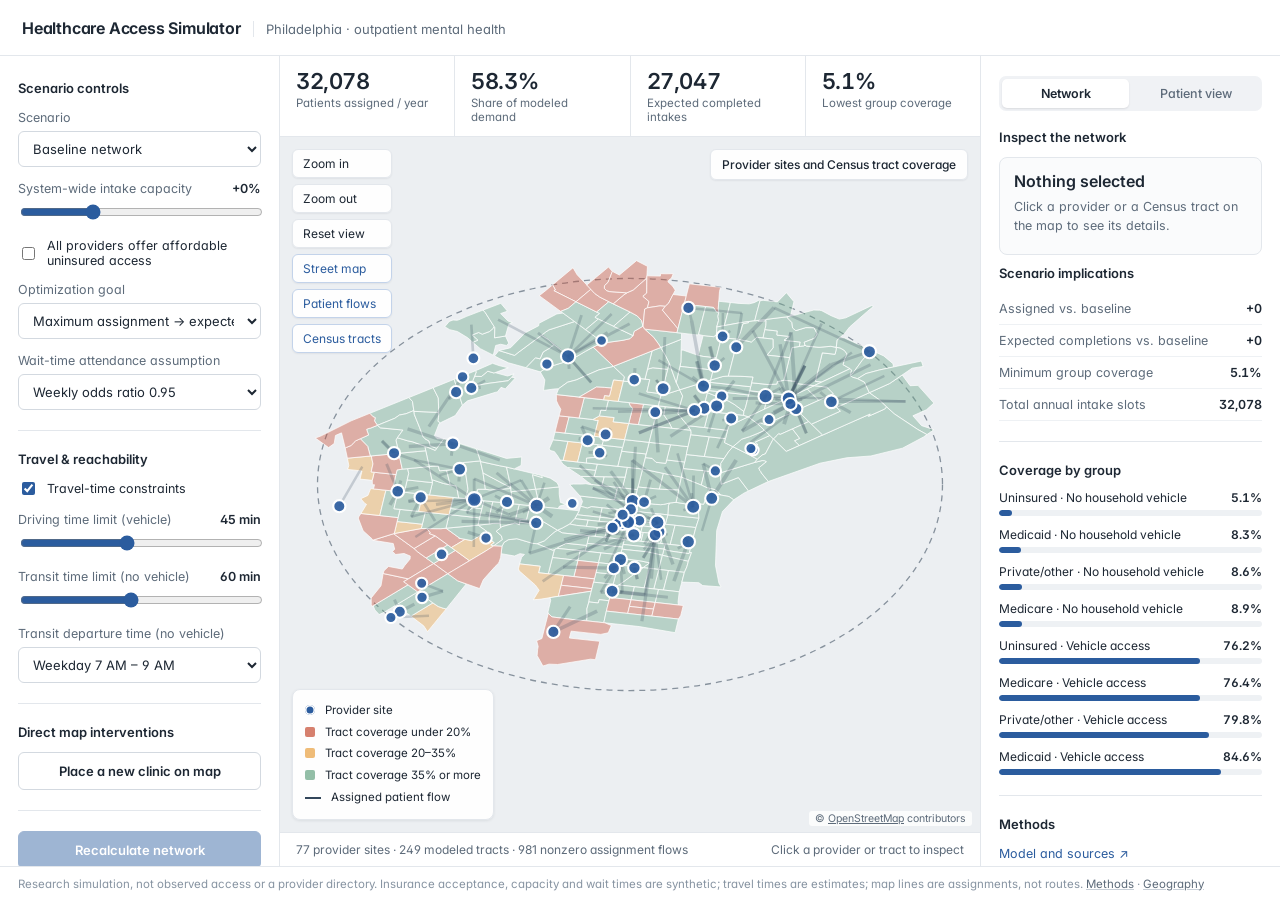
==== index.html @ bc06a71a "Initial commit" ====
<!DOCTYPE html><html lang="en"><head><meta charset="UTF-8"><meta name="viewport" content="width=device-width, initial-scale=1"><title>Healthcare Access Simulator · Philadelphia</title>
<link rel="preconnect" href="https://fonts.googleapis.com"><link rel="preconnect" href="https://fonts.gstatic.com" crossorigin><link href="https://fonts.googleapis.com/css2?family=Inter:wght@400;500;600;700&display=swap" rel="stylesheet">
<style>
:root{--bg:#f5f6f8;--panel:#ffffff;--line:#e3e7ec;--line-soft:#eef1f4;--text:#1d2733;--muted:#5d6b7a;--faint:#8794a2;--accent:#2b5c9e;--accent-hover:#234c84;--accent-soft:#e9f0fa;--warn:#a85d0c;--warn-bg:#fff6e8;--warn-line:#f0d6ac;--patient:#6b3fa0;
 font-family:Inter,ui-sans-serif,system-ui,-apple-system,"Segoe UI",sans-serif;color:var(--text);background:var(--bg);-webkit-font-smoothing:antialiased;font-feature-settings:"cv11","ss01"}
*{box-sizing:border-box}body{margin:0;background:var(--bg)}button,input,select{font:inherit;color:inherit}button{cursor:pointer}
header{height:56px;display:flex;align-items:center;justify-content:space-between;padding:0 22px;border-bottom:1px solid var(--line);background:var(--panel);gap:15px}
header strong{font-size:16px;letter-spacing:-.2px;font-weight:650}
header small{color:var(--muted);font-size:13px;margin-left:12px;padding-left:12px;border-left:1px solid var(--line)}
.layout{display:grid;grid-template-columns:280px minmax(450px,1fr) 300px;height:calc(100vh - 56px - 34px);min-height:600px}
.panel{background:var(--panel);overflow:auto;padding:20px 18px;border-right:1px solid var(--line)}
.panel.rightpanel{border-right:0;border-left:1px solid var(--line)}
h2{font-size:13px;font-weight:600;color:var(--text);margin:4px 0 12px;letter-spacing:0}
h3{font-size:13px;font-weight:600;margin:18px 0 8px}
.muted{color:var(--muted)}.small{font-size:12.5px;line-height:1.55}
.control{margin:14px 0}.control label{display:flex;justify-content:space-between;font-size:12.5px;color:var(--muted);margin-bottom:6px}.control label b{color:var(--text);font-weight:600}
.control input:not([type=checkbox]):not([type=range]),.control select{width:100%;border:1px solid #d3d9e0;border-radius:6px;background:#fff;color:var(--text);padding:8px 10px;font-size:13px}
.control select:focus,.control input:focus{outline:2px solid var(--accent-soft);border-color:var(--accent)}
.control input[type=range]{width:100%;padding:0;accent-color:var(--accent)}
.check{display:flex;gap:9px;align-items:center;margin:10px 0;font-size:12.5px;color:var(--text)}.check input{accent-color:var(--accent)}
.btn{background:var(--accent);color:#fff;border:1px solid var(--accent);border-radius:6px;padding:10px 12px;font-weight:600;font-size:13px;width:100%;transition:background .15s}
.btn:hover:not(:disabled){background:var(--accent-hover)}.btn:disabled{opacity:.45;cursor:not-allowed}
.btn.secondary{background:#fff;color:var(--text);border:1px solid #d3d9e0}.btn.secondary:hover{background:#f7f8fa}
.btn.smallbtn{padding:7px 8px;font-size:12px;font-weight:500}
.buttonrow{display:grid;grid-template-columns:1fr 1fr;gap:8px;margin:10px 0}
.divider{height:1px;background:var(--line);margin:20px 0}
.notice{background:var(--warn-bg);border:1px solid var(--warn-line);border-radius:6px;padding:10px 11px;color:#6f4708;font-size:12px;line-height:1.55;margin:12px 0}
.mapcol{display:flex;flex-direction:column;min-width:0;background:var(--bg)}
.metrics{display:grid;grid-template-columns:repeat(4,1fr);gap:1px;background:var(--line);border-bottom:1px solid var(--line)}
.metric{padding:12px 16px;background:var(--panel)}
.metric .value{font-size:22px;font-weight:600;letter-spacing:-.4px;font-variant-numeric:tabular-nums}
.metric .lbl{font-size:11.5px;color:var(--muted);margin-top:2px}
.mapwrap{flex:1;min-height:300px;position:relative;overflow:hidden;background:#eceff2}
#map{width:100%;height:100%;display:block;touch-action:none;cursor:grab}#map.add{cursor:crosshair}#map.drag{cursor:grabbing}
#maptiles{filter:grayscale(1) contrast(.95);opacity:.55}
.maptools{position:absolute;top:12px;left:12px;display:flex;flex-direction:column;gap:6px;pointer-events:none}.maptools>*{pointer-events:auto}
.tool{border:1px solid var(--line);background:#fffffff2;color:var(--text);border-radius:6px;padding:6px 10px;font-size:12px;text-align:left;box-shadow:0 1px 2px rgba(16,24,40,.06)}
.tool:hover{background:#fff}.tool.active{color:var(--accent);border-color:#c3d3ea}
.maplegend{position:absolute;bottom:12px;left:12px;background:#fffffff2;border:1px solid var(--line);border-radius:8px;padding:10px 12px;font-size:11.5px;color:var(--text);line-height:1.9;box-shadow:0 1px 3px rgba(16,24,40,.08)}
.maplegend b{display:inline-block;width:10px;height:10px;border-radius:50%;margin-right:7px;vertical-align:-1px}
.maplegend b.sq{border-radius:2px;opacity:.75}
.maplegend .line{width:16px;height:2px;border-radius:0;vertical-align:middle}
.maptitle{position:absolute;top:12px;right:12px;background:#fffffff2;border:1px solid var(--line);border-radius:6px;padding:7px 11px;color:var(--text);font-size:12px;font-weight:500;max-width:60%;text-align:right;box-shadow:0 1px 2px rgba(16,24,40,.06)}
.bottom{padding:9px 16px;background:var(--panel);border-top:1px solid var(--line);font-size:12px;color:var(--muted);display:flex;justify-content:space-between;gap:10px}
.statline{display:flex;justify-content:space-between;gap:10px;padding:8px 0;border-bottom:1px solid var(--line-soft);font-size:12.5px;color:var(--muted)}
.statline b{font-variant-numeric:tabular-nums;color:var(--text);font-weight:600}
.detail{padding:12px 14px;border:1px solid var(--line);border-radius:8px;background:#fafbfc;margin:10px 0}
.detail .name{font-weight:600;line-height:1.4}.detail p{margin:6px 0;color:var(--muted);font-size:12.5px;line-height:1.5}
.badge{display:inline-block;padding:2px 7px;border-radius:4px;background:var(--line-soft);color:#3a4756;font-size:11px;margin:2px 2px 2px 0}
.groupbar{margin:11px 0}.groupbar .head{display:flex;justify-content:space-between;font-size:12px;color:var(--text);margin-bottom:5px}.groupbar .head b{font-weight:600;font-variant-numeric:tabular-nums}
.track{height:6px;background:var(--line-soft);border-radius:3px;overflow:hidden}.fill{height:100%;background:var(--accent);border-radius:3px}
.tiny{font-size:11.5px;color:var(--faint);line-height:1.5}
.link{color:var(--accent);text-decoration:none}.link:hover{text-decoration:underline}
.select{cursor:pointer}.select:hover{stroke:#1d2733;stroke-width:2}
.hidden{display:none!important}
.tabs{display:grid;grid-template-columns:1fr 1fr;gap:3px;background:#f0f2f5;border-radius:7px;padding:3px;margin-bottom:18px}
.tab{background:transparent;border:0;color:var(--muted);border-radius:5px;padding:7px;font-size:12.5px;font-weight:500}
.tab.active{background:#fff;color:var(--text);font-weight:600;box-shadow:0 1px 2px rgba(16,24,40,.1)}
.ptrow{display:grid;grid-template-columns:24px 1fr;gap:9px;padding:10px 6px;border-bottom:1px solid var(--line-soft);cursor:pointer;border-radius:6px}
.ptrow:hover,.ptrow.sel{background:#f5f3fa}
.ptrank{width:22px;height:22px;border-radius:50%;background:var(--patient);color:#fff;font-weight:600;font-size:11px;display:flex;align-items:center;justify-content:center}
.ptrank.dim{background:var(--line-soft);color:var(--muted)}
.ptname{font-size:12.5px;font-weight:600;line-height:1.35}.ptmeta{font-size:11.5px;color:var(--muted);margin-top:3px;line-height:1.45}
.ptfull{color:var(--warn)}
.sitefoot{height:34px;display:flex;align-items:center;gap:14px;padding:0 18px;border-top:1px solid var(--line);background:var(--panel);color:var(--faint);font-size:11.5px;white-space:nowrap;overflow:hidden}
.sitefoot .msg{overflow:hidden;text-overflow:ellipsis}.sitefoot a{color:var(--muted);text-decoration:underline;text-decoration-color:#c9d0d8}.sitefoot a:hover{color:var(--accent)}
.attrib{position:absolute;right:8px;bottom:6px;font-size:10.5px;color:var(--muted);background:#ffffffcc;padding:1px 6px;border-radius:3px}.attrib a{color:inherit}
.ptdetail{position:relative;border-color:#d9cdea;background:#faf8fd}.ptdetail .name{font-size:13.5px;padding-right:18px}.ptdetail .statline b{text-align:right}.ptclose{position:absolute;top:6px;right:8px;border:0;background:none;font-size:18px;line-height:1;color:var(--faint)}.ptclose:hover{color:var(--text)}
code{font-size:11.5px;background:var(--line-soft);padding:1px 4px;border-radius:3px}
@media(max-width:1150px){.layout{grid-template-columns:240px minmax(390px,1fr) 260px}}
@media(max-width:900px){.layout{grid-template-columns:1fr;height:auto}.panel{border:0;border-bottom:1px solid var(--line)}.mapcol{height:72vh;min-height:550px;order:-1}.rightpanel{border:0}.metrics{grid-template-columns:repeat(2,1fr)}header{height:auto;min-height:56px;flex-wrap:wrap;padding:12px 16px}.sitefoot{height:auto;white-space:normal;flex-wrap:wrap;padding:10px 16px}}
</style></head><body>
<header><div><strong>Healthcare Access Simulator</strong><small>Philadelphia · outpatient mental health</small></div></header>
<main class="layout"><aside class="panel"><h2>Scenario controls</h2><div class="control"><label for="preset">Scenario</label><select id="preset"><option value="baseline">Baseline network</option><option value="equity">Max–min equity allocation</option><option value="capacity">Expand all capacity +20%</option><option value="uninsured">Uninsured access everywhere</option><option value="combined">Capacity + uninsured access</option><option value="piecewise">Alternative wait-time model</option><option value="custom">Custom intervention</option></select></div>
<div class="control"><label for="capacity">System-wide intake capacity <b id="caplabel">+0%</b></label><input id="capacity" type="range" min="-40" max="100" value="0" step="5"></div>
<label class="check"><input id="uninsured" type="checkbox">All providers offer affordable uninsured access</label>
<div class="control"><label for="objective">Optimization goal</label><select id="objective"><option value="attendance">Maximum assignment → expected attendance</option><option value="equity">Maximum assignment → max–min group equity</option></select></div>
<div class="control"><label for="waitmodel">Wait-time attendance assumption</label><select id="waitmodel"><option value="odds">Weekly odds ratio 0.95</option><option value="piecewise">Piecewise published no-show anchors</option></select></div>
<div class="divider"></div><h2>Travel & reachability</h2><label class="check"><input id="travelenabled" type="checkbox" checked>Travel-time constraints</label><div class="control"><label>Driving time limit (vehicle) <b id="carlabel">45 min</b></label><input id="carmax" type="range" min="10" max="90" step="5" value="45"></div><div class="control"><label>Transit time limit (no vehicle) <b id="nocarlabel">60 min</b></label><input id="nocarmax" type="range" min="10" max="120" step="5" value="60"></div><div class="control" id="transitwindowbox"><label>Transit departure time (no vehicle)</label><select id="transitwindow"></select></div><div class="divider"></div><h2>Direct map interventions</h2><button id="addsite" class="btn secondary">Place a new clinic on map</button><div id="newsite" class="hidden"><div class="control"><label>New clinic annual intake capacity</label><input id="newcap" type="number" value="400" min="0" max="10000"></div><div class="control"><label>New clinic wait (days)</label><input id="newwait" type="number" value="30" min="0" max="180"></div><label class="check"><input id="newmedicaid" type="checkbox" checked>Accept Medicaid</label><label class="check"><input id="newmedicare" type="checkbox" checked>Accept Medicare</label><label class="check"><input id="newprivate" type="checkbox" checked>Accept private</label><label class="check"><input id="newuninsured" type="checkbox" checked>Affordable uninsured access</label><p class="tiny" id="newcoord">Click the map to choose a site location.</p></div>
<div id="selectededit" class="hidden"><h3>Selected provider intervention</h3><div class="control"><label>Change annual intake capacity (slots)</label><input id="sitecapdelta" type="number" value="0" step="25"></div><label class="check"><input id="editmedicaid" type="checkbox">Medicaid</label><label class="check"><input id="editmedicare" type="checkbox">Medicare</label><label class="check"><input id="editprivate" type="checkbox">Private</label><label class="check"><input id="edituninsured" type="checkbox">Uninsured</label></div>
<div class="divider"></div><button id="run" class="btn">Recalculate network</button><div class="buttonrow"><button id="reset" class="btn secondary smallbtn">Reset changes</button><button id="compare" class="btn secondary smallbtn">Compare baseline</button></div></aside>
<section class="mapcol"><div class="metrics"><div class="metric"><div class="value" id="served">—</div><div class="lbl">Patients assigned / year</div></div><div class="metric"><div class="value" id="coverage">—</div><div class="lbl">Share of modeled demand</div></div><div class="metric"><div class="value" id="completed">—</div><div class="lbl">Expected completed intakes</div></div><div class="metric"><div class="value" id="equity">—</div><div class="lbl">Lowest group coverage</div></div></div><div class="mapwrap"><svg id="map" viewBox="0 0 1000 690" preserveAspectRatio="xMidYMid meet" role="img" aria-label="Geographic map of provider sites and modeled cohort connections"><g id="maptiles"></g><g id="mapcontent"></g></svg><div class="maptools"><button id="zoomin" class="tool">Zoom in</button><button id="zoomout" class="tool">Zoom out</button><button id="home" class="tool">Reset view</button><button id="tilesbtn" class="tool active">Street map</button><button id="flowsbtn" class="tool active">Patient flows</button><button id="originsbtn" class="tool active">Census tracts</button></div><div class="attrib">© <a href="https://www.openstreetmap.org/copyright" target="_blank">OpenStreetMap</a> contributors</div><div class="maptitle" id="maptitle">Provider locations · patient geography is illustrative</div><div class="maplegend"><div><b style="background:#2b5c9e;box-shadow:0 0 0 1.5px #fff inset"></b> Provider site</div><div><b class="sq" style="background:#c8553d"></b> Tract coverage under 20%</div><div><b class="sq" style="background:#e9a54b"></b> Tract coverage 20–35%</div><div><b class="sq" style="background:#6fa88a"></b> Tract coverage 35% or more</div><div><b class="line" style="background:#33475b"></b> Assigned patient flow</div></div></div><div class="bottom"><span id="mapstatus">Loading network…</span><span>Click a provider or tract to inspect</span></div></section>
<aside class="panel rightpanel"><div class="tabs"><button id="tabnetwork" class="tab active">Network</button><button id="tabpatient" class="tab">Patient view</button></div><div id="networkpane"><h2>Inspect the network</h2><div id="selection"><div class="detail"><div class="name">Nothing selected</div><p>Click a provider or a Census tract on the map to see its details.</p></div></div><h2>Scenario implications</h2><div id="implications"></div><div class="divider"></div><h2>Coverage by group</h2><div id="groups"></div><div class="divider"></div><h2>Methods</h2><p class="small"><a class="link" href="docs/MODEL_AND_PROVENANCE.md" target="_blank">Model and sources ↗</a></p><p class="small"><a class="link" href="docs/GEOGRAPHY.md" target="_blank">Geography and travel times ↗</a></p></div>
<div id="patientpane" class="hidden"><h2>Find providers for a patient</h2><button id="ptpick" class="btn secondary smallbtn">Set patient location on map</button><p class="tiny" id="ptloc">No location yet. Click the button, then click where the patient lives.</p>
<div class="control"><label for="ptins">Insurance</label><select id="ptins"><option>Medicaid</option><option>Medicare</option><option value="Private/other">Private / other</option><option>Uninsured</option></select></div>
<div class="control"><label for="ptcar">How they travel</label><select id="ptcar"><option value="1">Has a car (driving)</option><option value="0">No car (public transit)</option></select></div>
<div class="control"><label for="ptmax">Longest acceptable trip <b id="ptmaxlabel">45 min</b></label><input id="ptmax" type="range" min="10" max="120" step="5" value="45"></div>
<div class="control hidden" id="ptwindowbox"><label for="ptwindow">When they would travel</label><select id="ptwindow"></select></div>
<div class="control"><label for="ptsort">Sort by</label><select id="ptsort"><option value="attend">Most likely to attend (model)</option><option value="minutes">Shortest trip</option><option value="wait">Shortest wait</option></select></div>
<div id="ptdetail"></div><div id="ptsummary" class="small muted"></div><div id="ptlist"></div>
<p class="tiny">"Likely to attend" combines the model's assumed effects of wait time and travel time; it is not a measured rate. "Booked" is how much of the site's capacity the current scenario fills. Travel uses the nearest Census tract's network times.</p></div></aside></main>
<footer class="sitefoot"><span class="msg">Research simulation, not observed access or a provider directory. Insurance acceptance, capacity and wait times are synthetic; travel times are estimates; map lines are assignments, not routes. <a href="docs/MODEL_AND_PROVENANCE.md" target="_blank">Methods</a> · <a href="docs/GEOGRAPHY.md" target="_blank">Geography</a></span></footer>
<script id="snapshot" type="application/json">{"meta":{"geography_verified":true,"study_area":{"center_lat":39.964368,"center_lon":-75.163773,"radius_miles":5.36,"rule":"smallest circle containing all providers","tracts_kept":249,"tracts_total":391},"geography_active":true,"travel_mode":"network","vehicle_limit":45.0,"no_vehicle_limit":60.0,"geography_warning":"Travel times from R5 routing: driving on OpenStreetMap roads (free-flow, no congestion); public transit on SEPTA schedules (median over departures 2026-11-17 07:00 + 2.0 h, incl. walking and waiting). Tract origins are Census internal points. Attendance-vs-travel multiplier is an assumption.","network_travel_available":true,"travel_source":{"created":"2026-11-15T14:05:50","router":"R5 via r5py 1.1.7","osm_file":"philadelphia.osm.pbf","gtfs_files":["google_bus.zip","google_rail.zip"],"departure":"2026-11-17T07:00:00","departure_window_hours":2.0,"transit_windows":[{"key":"am","column":"transit_am_min","departure":"2026-11-17T07:00:00","label":"Weekday 7 AM – 9 AM"},{"key":"midday","column":"transit_midday_min","departure":"2026-11-17T11:00:00","label":"Weekday 11 AM – 1 PM"},{"key":"evening","column":"transit_evening_min","departure":"2026-11-17T17:00:00","label":"Weekday 5 PM – 7 PM"}],"default_transit_window":"am","transit_statistic":"median travel time over departures every minute in the window","transit_modes":"all GTFS transit modes + walking (access, egress, transfers); walk-only used if faster","drive_modes":"car on OSM road network, free-flow speeds (no congestion)","max_minutes":180,"origins":"Census 2024 Gazetteer tract internal points (data/tract_representative_points.csv)","missing_provider_pairs":{"drive_min":0,"transit_am_min":0,"transit_midday_min":0,"transit_evening_min":0}},"transit_window":"am","transit_windows":[{"key":"am","label":"Weekday 7 AM – 9 AM"},{"key":"midday","label":"Weekday 11 AM – 1 PM"},{"key":"evening","label":"Weekday 5 PM – 7 PM"}],"new_site_travel":null,"algorithm":"Two-stage linear programming over up to 17 candidate sites per cohort: maximum assignment then maximum expected attendance","candidate_edge_pruning":true,"edge_count":31621,"nonzero_flows":981},"metrics":{"demand":55034.04,"assigned":32078.0,"completed":27047.04,"coverage":0.58288,"attendance":0.84316,"min_group_coverage":0.05119,"capacity":32078.0},"providers":[{"id":"H001","name":"HEARTFELT INTERVENTIONS, LLC","address":"3580 Indian Queen Lane, Philadelphia, PA 19129","lat":40.0096688,"lon":-75.1906533,"capacity":126.0,"assigned":126.0,"wait":180.0,"accepts":{"Medicaid":true,"Medicare":true,"Private/other":true,"Uninsured":false}},{"id":"H002","name":"HISPANIC COMMUNITY COUNSELING SERVICES","address":"1952 E Allegheny Avenue, Philadelphia, PA 19134","lat":39.9946228,"lon":-75.1118597,"capacity":679.0,"assigned":679.0,"wait":31.0,"accepts":{"Medicaid":true,"Medicare":true,"Private/other":true,"Uninsured":true}},{"id":"H003","name":"HISPANIC COMMUNITY COUNSELING SERVICES","address":"3221 Kensington Avenue, Philadelphia, PA 19134","lat":39.9967681,"lon":-75.1124489,"capacity":535.0,"assigned":535.0,"wait":13.0,"accepts":{"Medicaid":true,"Medicare":true,"Private/other":true,"Uninsured":true}},{"id":"H004","name":"HOLCOMB BEHAVIORAL HEALTH SYSTEM","address":"225 S 69th Street, Upper Darby, PA 19082","lat":39.9561918,"lon":-75.2578197,"capacity":282.0,"assigned":282.0,"wait":74.0,"accepts":{"Medicaid":true,"Medicare":false,"Private/other":false,"Uninsured":true}},{"id":"H005","name":"HORIZON HOUSE, INC.","address":"5901 Market Street, Philadelphia, PA 19139","lat":39.961815,"lon":-75.238927,"capacity":480.0,"assigned":480.0,"wait":47.0,"accepts":{"Medicaid":true,"Medicare":false,"Private/other":true,"Uninsured":true}},{"id":"H006","name":"HOSPITAL OF UNIVERSITY OF PENNSYLVANIA","address":"3535 Market Street, Philadelphia, PA 19104","lat":39.9563537,"lon":-75.1939444,"capacity":1181.0,"assigned":1181.0,"wait":41.0,"accepts":{"Medicaid":false,"Medicare":true,"Private/other":true,"Uninsured":false}},{"id":"H007","name":"HOSPITAL OF UNIVERSITY OF PENNSYLVANIA - HUP DICKENS","address":"3400 Spruce Street, Philadelphia, PA 19104","lat":39.9499481,"lon":-75.1941014,"capacity":369.0,"assigned":369.0,"wait":47.0,"accepts":{"Medicaid":true,"Medicare":false,"Private/other":true,"Uninsured":false}},{"id":"H008","name":"INTEGRATED COMMUNITY HEALTH NETWORK, LLC","address":"6523 Elmwood Avenue, Philadelphia, PA 19142","lat":39.9219317,"lon":-75.2310609,"capacity":138.0,"assigned":138.0,"wait":76.0,"accepts":{"Medicaid":false,"Medicare":true,"Private/other":true,"Uninsured":false}},{"id":"H009","name":"JOSEPH J. PETERS INSTITUTE (JJPI)","address":"4601 Market Street, Philadelphia, PA 19143","lat":39.958744,"lon":-75.214159,"capacity":110.0,"assigned":110.0,"wait":24.0,"accepts":{"Medicaid":true,"Medicare":true,"Private/other":true,"Uninsured":true}},{"id":"H010","name":"JOSEPH J. PETERS INSTITUTE (JJPI) - BROAD STREET","address":"100 S Broad Street, Philadelphia, PA 19110","lat":39.9502599,"lon":-75.1643576,"capacity":556.0,"assigned":556.0,"wait":54.0,"accepts":{"Medicaid":true,"Medicare":true,"Private/other":false,"Uninsured":false}},{"id":"H011","name":"JOSEPH J. PETERS INSTITUTE (JJPI) - SAFETY & RESPONSIBILITY SERVICES","address":"1211 Chestnut Street, Philadelphia, PA 19107","lat":39.9507708,"lon":-75.1607119,"capacity":163.0,"assigned":163.0,"wait":106.0,"accepts":{"Medicaid":true,"Medicare":true,"Private/other":true,"Uninsured":true}},{"id":"H012","name":"JOSEPH J. PETERS INSTITUTE (JJPI) - SRP","address":"100 S Broad Street, Philadelphia, PA","lat":39.9502599,"lon":-75.1643576,"capacity":264.0,"assigned":264.0,"wait":59.0,"accepts":{"Medicaid":true,"Medicare":true,"Private/other":true,"Uninsured":true}},{"id":"H013","name":"JOSEPH J. PETERS INSTITUTE (JJPI) - VAUX PATH","address":"2300 W Master Street, Philadelphia, PA 19122","lat":39.976302,"lon":-75.17359,"capacity":178.0,"assigned":178.0,"wait":45.0,"accepts":{"Medicaid":false,"Medicare":false,"Private/other":true,"Uninsured":false}},{"id":"H014","name":"KIND AUTHENTIC THERAPEUTIC INITIATIVES, LLC (KATI)","address":"2832 Coral Street, Philadelphia, PA 19134","lat":39.9888069,"lon":-75.1187809,"capacity":51.0,"assigned":51.0,"wait":46.0,"accepts":{"Medicaid":true,"Medicare":false,"Private/other":true,"Uninsured":false}},{"id":"H015","name":"MEN AND WOMEN FOR HUMAN EXCELLENCE","address":"2600 Cecil B Moore Avenue, Philadelphia, PA 19121","lat":39.9810345,"lon":-75.1774605,"capacity":296.0,"assigned":296.0,"wait":26.0,"accepts":{"Medicaid":true,"Medicare":false,"Private/other":true,"Uninsured":true}},{"id":"H016","name":"MINDFUL ESSENCE THERAPEUTIC SERVICES, LLC","address":"2424 E York Street, Philadelphia, PA","lat":39.977336,"lon":-75.1239008,"capacity":26.0,"assigned":26.0,"wait":65.0,"accepts":{"Medicaid":true,"Medicare":false,"Private/other":true,"Uninsured":true}},{"id":"H017","name":"NEW SPIRIT BEHAVIORAL HEALTH FOUNDATION, A","address":"4190 City Avenue, Philadelphia, PA","lat":40.0048321,"lon":-75.2179365,"capacity":152.0,"assigned":152.0,"wait":43.0,"accepts":{"Medicaid":false,"Medicare":true,"Private/other":true,"Uninsured":true}},{"id":"H018","name":"NORTHEAST TREATMENT CENTERS (NET CENTERS) - COLUMBUS","address":"520 N Christopher Columbus Boulevard, Philadelphia, PA 19123","lat":39.9591905,"lon":-75.1373355,"capacity":592.0,"assigned":592.0,"wait":20.0,"accepts":{"Medicaid":true,"Medicare":true,"Private/other":true,"Uninsured":false}},{"id":"H019","name":"ONE STOP WELLNESS MD LLC","address":"2418 E York Street, Philadelphia, PA 19125","lat":39.9779057,"lon":-75.1246441,"capacity":68.0,"assigned":68.0,"wait":23.0,"accepts":{"Medicaid":false,"Medicare":false,"Private/other":true,"Uninsured":true}},{"id":"H020","name":"ONE STOP WELLNESS MD LLC","address":"1500 Walnut Street, Philadelphia, PA","lat":39.9493923,"lon":-75.166186,"capacity":38.0,"assigned":38.0,"wait":35.0,"accepts":{"Medicaid":true,"Medicare":true,"Private/other":true,"Uninsured":false}},{"id":"H021","name":"PAN AMERICAN MENTAL HEALTH SERVICES","address":"2561 N Front Street, Philadelphia, PA 19133","lat":39.9891827,"lon":-75.1310354,"capacity":253.0,"assigned":253.0,"wait":52.0,"accepts":{"Medicaid":false,"Medicare":true,"Private/other":true,"Uninsured":false}},{"id":"H022","name":"PAN AMERICAN MENTAL HEALTH SERVICES","address":"4519 N 5th Street, Philadelphia, PA 19140","lat":40.0200597,"lon":-75.1338206,"capacity":207.0,"assigned":207.0,"wait":44.0,"accepts":{"Medicaid":true,"Medicare":true,"Private/other":true,"Uninsured":false}},{"id":"H023","name":"PENNSYLVANIA HOSPITAL (HALL-MERCER COMMUNITY BEHAVIORAL HEALTH CENTER)","address":"245 S 8th Street, Philadelphia, PA 19106","lat":39.9465932,"lon":-75.1543838,"capacity":552.0,"assigned":552.0,"wait":20.0,"accepts":{"Medicaid":true,"Medicare":true,"Private/other":true,"Uninsured":true}},{"id":"H024","name":"PHILADELPHIA CONSULTATION CENTER","address":"401 S 2nd Street, Philadelphia, PA","lat":39.9428639,"lon":-75.1449323,"capacity":770.0,"assigned":770.0,"wait":28.0,"accepts":{"Medicaid":true,"Medicare":true,"Private/other":true,"Uninsured":false}},{"id":"H025","name":"WES HEALTH SYSTEM","address":"2101 S Broad Street, Philadelphia, PA 19148","lat":39.924237,"lon":-75.169547,"capacity":563.0,"assigned":563.0,"wait":34.0,"accepts":{"Medicaid":false,"Medicare":true,"Private/other":true,"Uninsured":false}},{"id":"H026","name":"WES HEALTH SYSTEM","address":"2514 N Broad Street, Philadelphia, PA 19132","lat":39.9915605,"lon":-75.1555965,"capacity":216.0,"assigned":216.0,"wait":48.0,"accepts":{"Medicaid":true,"Medicare":false,"Private/other":true,"Uninsured":false}},{"id":"H027","name":"VITAE HEALTH MEDICAL PENNSYLVANIA","address":"2600 Belmont Avenue, Philadelphia, PA 19131","lat":39.9991024,"lon":-75.2200304,"capacity":312.0,"assigned":312.0,"wait":37.0,"accepts":{"Medicaid":true,"Medicare":true,"Private/other":true,"Uninsured":true}},{"id":"H028","name":"VIRTUAL HOPE BEHAVIORAL HEALTH SERVICES, LLC","address":"5945 Lansdowne Avenue, Philadelphia, PA","lat":39.976157,"lon":-75.2401062,"capacity":294.0,"assigned":294.0,"wait":38.0,"accepts":{"Medicaid":true,"Medicare":true,"Private/other":true,"Uninsured":false}},{"id":"H029","name":"VANNA HEALTH (VANNA MEDICAL SERVICES, PA)","address":"5070 Parkside Avenue, Philadelphia, PA 19131","lat":39.9796873,"lon":-75.2210853,"capacity":494.0,"assigned":494.0,"wait":62.0,"accepts":{"Medicaid":true,"Medicare":true,"Private/other":true,"Uninsured":true}},{"id":"H030","name":"UNIVERSITY OF PENNSYLVANIA - PENNSYLVANIA","address":"800 Spruce Street, Philadelphia, PA","lat":39.9453631,"lon":-75.1556518,"capacity":483.0,"assigned":483.0,"wait":58.0,"accepts":{"Medicaid":true,"Medicare":false,"Private/other":true,"Uninsured":true}},{"id":"H031","name":"TOWER-DREXEL ACADEMIC GROUP - PSYCHIATRY","address":"1427 Vine Street, Philadelphia, PA","lat":39.9582299,"lon":-75.1629144,"capacity":872.0,"assigned":872.0,"wait":77.0,"accepts":{"Medicaid":true,"Medicare":true,"Private/other":true,"Uninsured":false}},{"id":"H032","name":"THRIVEWELL HEALTH CO.","address":"3228 N 20th Street, Philadelphia, PA 19140","lat":40.0037861,"lon":-75.1624028,"capacity":160.0,"assigned":160.0,"wait":30.0,"accepts":{"Medicaid":true,"Medicare":true,"Private/other":true,"Uninsured":false}},{"id":"H033","name":"THOMAS JEFFERSON UNIVERSITY HOSPITAL - PSYCHIATRIC ASSOCIATES","address":"833 Chestnut Street, Philadelphia, PA 19107","lat":39.9500971,"lon":-75.1549287,"capacity":1184.0,"assigned":1184.0,"wait":27.0,"accepts":{"Medicaid":true,"Medicare":true,"Private/other":true,"Uninsured":false}},{"id":"H034","name":"SIMPLY THERAPY MENTAL HEALTH CENTER - LPC GROUP","address":"2735 N 5th Street, Philadelphia, PA 19133","lat":39.993054,"lon":-75.1397812,"capacity":547.0,"assigned":547.0,"wait":14.0,"accepts":{"Medicaid":true,"Medicare":true,"Private/other":true,"Uninsured":true}},{"id":"H035","name":"SERENITY SAFE HAVEN OUTPATIENT CLINIC (FKA AGAPE STORAGE HEALTH CARE SERVICES)","address":"5520 Chester Avenue, Philadelphia, PA","lat":39.9381202,"lon":-75.2247388,"capacity":182.0,"assigned":182.0,"wait":59.0,"accepts":{"Medicaid":true,"Medicare":true,"Private/other":true,"Uninsured":false}},{"id":"H036","name":"SAFE MEADOW MEDICAL CENTER","address":"7042 Elmwood Avenue, Philadelphia, PA","lat":39.9165105,"lon":-75.2382527,"capacity":302.0,"assigned":302.0,"wait":24.0,"accepts":{"Medicaid":true,"Medicare":true,"Private/other":true,"Uninsured":false}},{"id":"H037","name":"RIGHT BALANCE COUNSELING AND CONSULTANT, LLC","address":"4617 Woodland Avenue, Philadelphia, PA","lat":39.9442188,"lon":-75.2103628,"capacity":117.0,"assigned":117.0,"wait":86.0,"accepts":{"Medicaid":false,"Medicare":true,"Private/other":true,"Uninsured":false}},{"id":"H038","name":"REDEEM CARING HANDS, LLC","address":"2209 S 63rd Street, Philadelphia, PA 19142","lat":39.9272328,"lon":-75.2311697,"capacity":64.0,"assigned":64.0,"wait":66.0,"accepts":{"Medicaid":true,"Medicare":false,"Private/other":true,"Uninsured":false}},{"id":"H039","name":"ALLIED COMFORT N CARE OUTPATIENT MENTAL HEALTH","address":"236 W Allegheny Avenue, Philadelphia, PA","lat":39.9975878,"lon":-75.1341087,"capacity":127.0,"assigned":127.0,"wait":32.0,"accepts":{"Medicaid":true,"Medicare":true,"Private/other":true,"Uninsured":true}},{"id":"H040","name":"ARCLINE ASSOCIATES COUNSEL SERVICES, LLC","address":"1601 Walnut Street, Philadelphia, PA","lat":39.9498719,"lon":-75.1676442,"capacity":52.0,"assigned":52.0,"wait":82.0,"accepts":{"Medicaid":true,"Medicare":false,"Private/other":true,"Uninsured":false}},{"id":"H041","name":"AS THERAPY, LLC (D/B/A WISSAHICKON VALLEY COUNSELING)","address":"4931 Wissahickon Avenue, Philadelphia, PA","lat":40.0185163,"lon":-75.1729693,"capacity":35.0,"assigned":35.0,"wait":29.0,"accepts":{"Medicaid":false,"Medicare":true,"Private/other":true,"Uninsured":false}},{"id":"H042","name":"ASOCIACION PUERTORRIQUENOS EN MARCHA (APM)","address":"4301 Rising Sun Avenue, Philadelphia, PA","lat":40.016004,"lon":-75.129398,"capacity":269.0,"assigned":269.0,"wait":93.0,"accepts":{"Medicaid":false,"Medicare":true,"Private/other":true,"Uninsured":false}},{"id":"H043","name":"ASSESSMENT AND TREATMENT ALTERNATIVES","address":"1235 Vine Street, Philadelphia, PA","lat":39.9577549,"lon":-75.1592229,"capacity":219.0,"assigned":219.0,"wait":49.0,"accepts":{"Medicaid":false,"Medicare":true,"Private/other":true,"Uninsured":false}},{"id":"H044","name":"BEANEL BEHAVIORAL HEALTH SERVICES, LLC","address":"7236 Elmwood Avenue, Philadelphia, PA","lat":39.9143678,"lon":-75.2411246,"capacity":80.0,"assigned":80.0,"wait":103.0,"accepts":{"Medicaid":false,"Medicare":false,"Private/other":true,"Uninsured":false}},{"id":"H045","name":"BELMONT BEHAVIORAL HEALTH","address":"4200 Monument Road, Philadelphia, PA","lat":40.0006686,"lon":-75.2151032,"capacity":298.0,"assigned":298.0,"wait":41.0,"accepts":{"Medicaid":true,"Medicare":true,"Private/other":true,"Uninsured":true}},{"id":"H046","name":"BEYOND MENTAL HEALTH & WELLNESS, LLC","address":"2929 Arch Street, Philadelphia, PA 19104","lat":39.9572797,"lon":-75.1824563,"capacity":25.0,"assigned":25.0,"wait":90.0,"accepts":{"Medicaid":false,"Medicare":true,"Private/other":true,"Uninsured":false}},{"id":"H047","name":"CASA DE CONSEJERIA Y SALUD INTEGRAL, INC. - MHOP","address":"618 W Lehigh Avenue, Philadelphia, PA 19133","lat":39.9921988,"lon":-75.1428706,"capacity":596.0,"assigned":596.0,"wait":11.0,"accepts":{"Medicaid":true,"Medicare":true,"Private/other":true,"Uninsured":false}},{"id":"H048","name":"CENTER FOR FAMILIES AND RELATIONSHIPS (CFAR) - 23RD STREET","address":"1845 N 23rd Street, Philadelphia, PA","lat":39.9831913,"lon":-75.1716659,"capacity":226.0,"assigned":226.0,"wait":25.0,"accepts":{"Medicaid":true,"Medicare":false,"Private/other":false,"Uninsured":true}},{"id":"H049","name":"CENTRALIZED COMPREHENSIVE HUMAN SERVICES, INC. - JOHN F. KENNEDY (JFK) BEHAVIORAL HEALTH CENTER","address":"112 N Broad Street, Philadelphia, PA","lat":39.9549927,"lon":-75.163513,"capacity":323.0,"assigned":323.0,"wait":38.0,"accepts":{"Medicaid":true,"Medicare":true,"Private/other":true,"Uninsured":false}},{"id":"H050","name":"CHILDREN’S HOSPITAL OF PHILADELPHIA (CHOP) - EATING DISORDER ASSESSMENT AND TREATMENT PROGRAM","address":"4601 Market Street, Philadelphia, PA 19139","lat":39.958744,"lon":-75.214159,"capacity":1425.0,"assigned":1425.0,"wait":60.0,"accepts":{"Medicaid":true,"Medicare":false,"Private/other":false,"Uninsured":false}},{"id":"H051","name":"CITIZENS ACTING TOGETHER CAN HELP, INC. (CATCH)","address":"1163 S Broad Street, Philadelphia, PA","lat":39.9361679,"lon":-75.1668726,"capacity":670.0,"assigned":670.0,"wait":25.0,"accepts":{"Medicaid":true,"Medicare":false,"Private/other":true,"Uninsured":false}},{"id":"H052","name":"CITIZENS ACTING TOGETHER CAN HELP, INC. (CATCH)","address":"1400 Reed Street, Philadelphia, PA 19146","lat":39.9329116,"lon":-75.1690208,"capacity":315.0,"assigned":315.0,"wait":79.0,"accepts":{"Medicaid":true,"Medicare":true,"Private/other":true,"Uninsured":false}},{"id":"H053","name":"CITIZENS ACTING TOGETHER CAN HELP, INC. (CATCH) - PENROSE AVENUE","address":"2401 Penrose Avenue, Philadelphia, PA","lat":39.9089233,"lon":-75.1885656,"capacity":312.0,"assigned":312.0,"wait":56.0,"accepts":{"Medicaid":true,"Medicare":true,"Private/other":true,"Uninsured":false}},{"id":"H054","name":"CITYWIDE COMMUNITY COUNSELING SERVICES, INC.","address":"537 E Allegheny Avenue, Philadelphia, PA 19134","lat":39.9975955,"lon":-75.1198987,"capacity":1142.0,"assigned":1142.0,"wait":79.0,"accepts":{"Medicaid":true,"Medicare":true,"Private/other":false,"Uninsured":false}},{"id":"H055","name":"COMHAR, INC.","address":"100 S Broad Street, Philadelphia, PA","lat":39.9502599,"lon":-75.1643576,"capacity":1011.0,"assigned":1011.0,"wait":45.0,"accepts":{"Medicaid":true,"Medicare":false,"Private/other":true,"Uninsured":true}},{"id":"H056","name":"COMHAR, INC.","address":"2055 E Allegheny Avenue, Philadelphia, PA","lat":39.9928507,"lon":-75.1100347,"capacity":428.0,"assigned":428.0,"wait":87.0,"accepts":{"Medicaid":true,"Medicare":true,"Private/other":true,"Uninsured":true}},{"id":"H057","name":"COMHAR, INC.","address":"2600 N American Street, Philadelphia, PA","lat":39.9559904,"lon":-75.1433382,"capacity":1075.0,"assigned":1075.0,"wait":23.0,"accepts":{"Medicaid":true,"Medicare":true,"Private/other":true,"Uninsured":true}},{"id":"H058","name":"COMMUNITY COUNCIL","address":"4900 Wyalusing Avenue, Philadelphia, PA","lat":39.9700961,"lon":-75.2188606,"capacity":489.0,"assigned":489.0,"wait":44.0,"accepts":{"Medicaid":true,"Medicare":true,"Private/other":true,"Uninsured":true}},{"id":"H059","name":"COMMUNITY WELLNESS COALITION - OUTPATIENT MENTAL HEALTH CLINIC","address":"3300 Henry Avenue, Philadelphia, PA 19129","lat":40.012575,"lon":-75.183804,"capacity":1166.0,"assigned":1166.0,"wait":42.0,"accepts":{"Medicaid":true,"Medicare":true,"Private/other":true,"Uninsured":false}},{"id":"H060","name":"CONSORTIUM, INC.","address":"5501 Chestnut Street, Philadelphia, PA 19139","lat":39.9594934,"lon":-75.2314913,"capacity":331.0,"assigned":331.0,"wait":37.0,"accepts":{"Medicaid":true,"Medicare":false,"Private/other":true,"Uninsured":true}},{"id":"H061","name":"ELLIE MENTAL HEALTH OF PHILADELPHIA - INDLOVU, LLC","address":"255 S 17th Street, Philadelphia, PA 19103","lat":39.9481077,"lon":-75.1693988,"capacity":153.0,"assigned":153.0,"wait":43.0,"accepts":{"Medicaid":false,"Medicare":false,"Private/other":true,"Uninsured":false}},{"id":"H062","name":"ELWYN OF PENNSYLVANIA AND DELAWARE","address":"12 N Preston Street, Philadelphia, PA","lat":39.9578036,"lon":-75.2035626,"capacity":315.0,"assigned":315.0,"wait":35.0,"accepts":{"Medicaid":true,"Medicare":true,"Private/other":true,"Uninsured":true}},{"id":"H063","name":"FOR ME TALK THERAPY","address":"191 Presidential Boulevard, Bala Cynwyd, PA 19004","lat":40.0118193,"lon":-75.2144529,"capacity":217.0,"assigned":217.0,"wait":22.0,"accepts":{"Medicaid":true,"Medicare":true,"Private/other":true,"Uninsured":true}},{"id":"H064","name":"FREE TO LIVE COUNSELING","address":"1515 Market Street, Philadelphia, PA 19102","lat":39.9529802,"lon":-75.1661525,"capacity":306.0,"assigned":306.0,"wait":69.0,"accepts":{"Medicaid":true,"Medicare":true,"Private/other":false,"Uninsured":true}},{"id":"H065","name":"GETWELL BEHAVIORAL HEALTH, INC.","address":"2227 E Venango Street, Philadelphia, PA 19134","lat":39.9955022,"lon":-75.0986222,"capacity":497.0,"assigned":497.0,"wait":11.0,"accepts":{"Medicaid":false,"Medicare":true,"Private/other":true,"Uninsured":false}},{"id":"H066","name":"GKSW CRYSTAL GROUP ASSOCIATES","address":"255 S 17th Street, Philadelphia, PA 19103","lat":39.9481077,"lon":-75.1693988,"capacity":336.0,"assigned":336.0,"wait":22.0,"accepts":{"Medicaid":true,"Medicare":true,"Private/other":true,"Uninsured":false}},{"id":"H067","name":"HARMONY WELLNESS GROUP INC.","address":"3803 N 5th Street, Philadelphia, PA 19140","lat":40.0091074,"lon":-75.1363702,"capacity":400.0,"assigned":400.0,"wait":36.0,"accepts":{"Medicaid":true,"Medicare":true,"Private/other":true,"Uninsured":false}},{"id":"H068","name":"HEALING AND BALANCE THERAPEUTIC SERVICES LLC","address":"1216 N Front Street, Philadelphia, PA 19122","lat":39.9694555,"lon":-75.1361561,"capacity":106.0,"assigned":106.0,"wait":42.0,"accepts":{"Medicaid":true,"Medicare":false,"Private/other":true,"Uninsured":false}},{"id":"H069","name":"Cognitive Behavioral Services Inc","address":"3257 N. 6th St, Philadelphia, PA 19140","lat":40.0013821,"lon":-75.1400063,"capacity":696.0,"assigned":696.0,"wait":49.0,"accepts":{"Medicaid":true,"Medicare":false,"Private/other":true,"Uninsured":true}},{"id":"H070","name":"COMHAR Inc. - Latino Treatment Services","address":"2600 N. American St, Philadelphia, PA 19133","lat":39.9939153,"lon":-75.1357349,"capacity":670.0,"assigned":670.0,"wait":63.0,"accepts":{"Medicaid":true,"Medicare":false,"Private/other":true,"Uninsured":true}},{"id":"H071","name":"GPHA - AI Assist Behavioral Healthcare Center","address":"4510 Frankford Avenue, Philadelphia, PA 19124","lat":40.0143175,"lon":-75.0863084,"capacity":616.0,"assigned":616.0,"wait":64.0,"accepts":{"Medicaid":true,"Medicare":true,"Private/other":false,"Uninsured":true}},{"id":"H072","name":"Hispanic Community Counseling - Kengsington Ave","address":"3221 Kensington Avenue, Philadelphia, PA 19134","lat":39.9967681,"lon":-75.1124489,"capacity":969.0,"assigned":969.0,"wait":33.0,"accepts":{"Medicaid":true,"Medicare":false,"Private/other":true,"Uninsured":false}},{"id":"H073","name":"Hispanic Community Counseling - E. Allegheny Ave","address":"1952 E. Allegheny Ave, Philadelphia, PA 19134","lat":39.9946228,"lon":-75.1118597,"capacity":284.0,"assigned":284.0,"wait":23.0,"accepts":{"Medicaid":true,"Medicare":false,"Private/other":true,"Uninsured":true}},{"id":"H074","name":"Merakey Mental Health Walk-in Clinic","address":"3125 N. Broad St, Philadelphia, PA 19132","lat":40.0004414,"lon":-75.1530675,"capacity":585.0,"assigned":585.0,"wait":50.0,"accepts":{"Medicaid":true,"Medicare":true,"Private/other":true,"Uninsured":true}},{"id":"H075","name":"Philadelphia Mental Health Care Corp (PMHCC/CCT)","address":"One Reed St, Philadelphia, PA 19147","lat":39.9330221,"lon":-75.1623461,"capacity":400.0,"assigned":400.0,"wait":31.0,"accepts":{"Medicaid":true,"Medicare":true,"Private/other":true,"Uninsured":true}},{"id":"H076","name":"Philadelphia Mental Health Center - PMHC","address":"1235 Pine St, Philadelphia, PA 19107","lat":39.9454363,"lon":-75.1625653,"capacity":724.0,"assigned":724.0,"wait":33.0,"accepts":{"Medicaid":true,"Medicare":true,"Private/other":true,"Uninsured":true}},{"id":"H077","name":"Warren E. Smith - Outpatient","address":"1315 Windrim Ave, Philadelphia, PA 19141","lat":40.030775,"lon":-75.1448759,"capacity":334.0,"assigned":334.0,"wait":29.0,"accepts":{"Medicaid":true,"Medicare":false,"Private/other":false,"Uninsured":true}}],"tracts":[{"id":"42101000101","lat":39.950546,"lon":-75.1468375,"demand":105.639,"assigned":80.517,"coverage":0.76219,"reach":{"Medicaid · No household vehicle":62,"Medicaid · Vehicle access":62,"Medicare · No household vehicle":52,"Medicare · Vehicle access":52,"Private/other · No household vehicle":69,"Private/other · Vehicle access":69,"Uninsured · No household vehicle":35,"Uninsured · Vehicle access":35}},{"id":"42101000102","lat":39.954716,"lon":-75.1465255,"demand":177.757,"assigned":177.757,"coverage":1.0,"reach":{"Medicaid · No household vehicle":62,"Medicaid · Vehicle access":62,"Medicare · No household vehicle":52,"Medicare · Vehicle access":52,"Private/other · No household vehicle":69,"Private/other · Vehicle access":69,"Uninsured · No household vehicle":35,"Uninsured · Vehicle access":35}},{"id":"42101000200","lat":39.9554162,"lon":-75.1569255,"demand":187.08,"assigned":159.034,"coverage":0.85009,"reach":{"Medicaid · No household vehicle":62,"Medicaid · Vehicle access":62,"Medicare · No household vehicle":52,"Medicare · Vehicle access":52,"Private/other · No household vehicle":69,"Private/other · Vehicle access":69,"Uninsured · No household vehicle":35,"Uninsured · Vehicle access":35}},{"id":"42101000300","lat":39.9568348,"lon":-75.1713009,"demand":290.231,"assigned":207.689,"coverage":0.7156,"reach":{"Medicaid · No household vehicle":62,"Medicaid · Vehicle access":62,"Medicare · No household vehicle":52,"Medicare · Vehicle access":52,"Private/other · No household vehicle":69,"Private/other · Vehicle access":69,"Uninsured · No household vehicle":35,"Uninsured · Vehicle access":35}},{"id":"42101000401","lat":39.9541871,"lon":-75.1758082,"demand":207.059,"assigned":182.455,"coverage":0.88117,"reach":{"Medicaid · No household vehicle":62,"Medicaid · Vehicle access":62,"Medicare · No household vehicle":52,"Medicare · Vehicle access":52,"Private/other · No household vehicle":69,"Private/other · Vehicle access":69,"Uninsured · No household vehicle":35,"Uninsured · Vehicle access":35}},{"id":"42101000403","lat":39.9530146,"lon":-75.1662733,"demand":32.404,"assigned":32.404,"coverage":1.0,"reach":{"Medicaid · No household vehicle":62,"Medicaid · Vehicle access":62,"Medicare · No household vehicle":52,"Medicare · Vehicle access":52,"Private/other · No household vehicle":69,"Private/other · Vehicle access":69,"Uninsured · No household vehicle":35,"Uninsured · Vehicle access":35}},{"id":"42101000404","lat":39.9535379,"lon":-75.1707559,"demand":138.334,"assigned":120.575,"coverage":0.87162,"reach":{"Medicaid · No household vehicle":62,"Medicaid · Vehicle access":62,"Medicare · No household vehicle":52,"Medicare · Vehicle access":52,"Private/other · No household vehicle":69,"Private/other · Vehicle access":69,"Uninsured · No household vehicle":35,"Uninsured · Vehicle access":35}},{"id":"42101000500","lat":39.9519533,"lon":-75.1581771,"demand":192.675,"assigned":192.675,"coverage":1.0,"reach":{"Medicaid · No household vehicle":62,"Medicaid · Vehicle access":62,"Medicare · No household vehicle":52,"Medicare · Vehicle access":52,"Private/other · No household vehicle":69,"Private/other · Vehicle access":69,"Uninsured · No household vehicle":35,"Uninsured · Vehicle access":35}},{"id":"42101000600","lat":39.9493845,"lon":-75.1583355,"demand":94.555,"assigned":94.555,"coverage":1.0,"reach":{"Medicaid · No household vehicle":62,"Medicaid · Vehicle access":62,"Medicare · No household vehicle":52,"Medicare · Vehicle access":52,"Private/other · No household vehicle":69,"Private/other · Vehicle access":69,"Uninsured · No household vehicle":35,"Uninsured · Vehicle access":35}},{"id":"42101000701","lat":39.950701,"lon":-75.1689153,"demand":150.517,"assigned":150.517,"coverage":1.0,"reach":{"Medicaid · No household vehicle":62,"Medicaid · Vehicle access":62,"Medicare · No household vehicle":52,"Medicare · Vehicle access":52,"Private/other · No household vehicle":69,"Private/other · Vehicle access":69,"Uninsured · No household vehicle":35,"Uninsured · Vehicle access":35}},{"id":"42101000702","lat":39.9514178,"lon":-75.1778219,"demand":151.283,"assigned":90.686,"coverage":0.59945,"reach":{"Medicaid · No household vehicle":62,"Medicaid · Vehicle access":62,"Medicare · No household vehicle":52,"Medicare · Vehicle access":52,"Private/other · No household vehicle":69,"Private/other · Vehicle access":69,"Uninsured · No household vehicle":35,"Uninsured · Vehicle access":35}},{"id":"42101000801","lat":39.9497374,"lon":-75.1804054,"demand":75.546,"assigned":56.717,"coverage":0.75075,"reach":{"Medicaid · No household vehicle":62,"Medicaid · Vehicle access":62,"Medicare · No household vehicle":52,"Medicare · Vehicle access":52,"Private/other · No household vehicle":69,"Private/other · Vehicle access":69,"Uninsured · No household vehicle":35,"Uninsured · Vehicle access":35}},{"id":"42101000803","lat":39.9493748,"lon":-75.1742489,"demand":192.212,"assigned":153.42,"coverage":0.79818,"reach":{"Medicaid · No household vehicle":62,"Medicaid · Vehicle access":62,"Medicare · No household vehicle":52,"Medicare · Vehicle access":52,"Private/other · No household vehicle":69,"Private/other · Vehicle access":69,"Uninsured · No household vehicle":35,"Uninsured · Vehicle access":35}},{"id":"42101000805","lat":39.9487605,"lon":-75.1693486,"demand":133.733,"assigned":130.356,"coverage":0.97474,"reach":{"Medicaid · No household vehicle":62,"Medicaid · Vehicle access":62,"Medicare · No household vehicle":52,"Medicare · Vehicle access":52,"Private/other · No household vehicle":69,"Private/other · Vehicle access":69,"Uninsured · No household vehicle":35,"Uninsured · Vehicle access":35}},{"id":"42101000806","lat":39.9483711,"lon":-75.1661849,"demand":179.055,"assigned":179.055,"coverage":1.0,"reach":{"Medicaid · No household vehicle":62,"Medicaid · Vehicle access":62,"Medicare · No household vehicle":52,"Medicare · Vehicle access":52,"Private/other · No household vehicle":69,"Private/other · Vehicle access":69,"Uninsured · No household vehicle":35,"Uninsured · Vehicle access":35}},{"id":"42101000901","lat":39.9478866,"lon":-75.1623004,"demand":146.212,"assigned":146.212,"coverage":1.0,"reach":{"Medicaid · No household vehicle":62,"Medicaid · Vehicle access":62,"Medicare · No household vehicle":52,"Medicare · Vehicle access":52,"Private/other · No household vehicle":69,"Private/other · Vehicle access":69,"Uninsured · No household vehicle":35,"Uninsured · Vehicle access":35}},{"id":"42101000902","lat":39.9471596,"lon":-75.1566389,"demand":173.76,"assigned":173.76,"coverage":1.0,"reach":{"Medicaid · No household vehicle":62,"Medicaid · Vehicle access":62,"Medicare · No household vehicle":52,"Medicare · Vehicle access":52,"Private/other · No household vehicle":69,"Private/other · Vehicle access":69,"Uninsured · No household vehicle":35,"Uninsured · Vehicle access":35}},{"id":"42101001001","lat":39.9456722,"lon":-75.151602,"demand":170.241,"assigned":170.241,"coverage":1.0,"reach":{"Medicaid · No household vehicle":62,"Medicaid · Vehicle access":62,"Medicare · No household vehicle":52,"Medicare · Vehicle access":52,"Private/other · No household vehicle":69,"Private/other · Vehicle access":69,"Uninsured · No household vehicle":35,"Uninsured · Vehicle access":35}},{"id":"42101001002","lat":39.9450045,"lon":-75.1466193,"demand":253.515,"assigned":243.246,"coverage":0.95949,"reach":{"Medicaid · No household vehicle":62,"Medicaid · Vehicle access":62,"Medicare · No household vehicle":52,"Medicare · Vehicle access":52,"Private/other · No household vehicle":69,"Private/other · Vehicle access":69,"Uninsured · No household vehicle":35,"Uninsured · Vehicle access":35}},{"id":"42101001101","lat":39.9449918,"lon":-75.162524,"demand":206.546,"assigned":206.546,"coverage":1.0,"reach":{"Medicaid · No household vehicle":62,"Medicaid · Vehicle access":62,"Medicare · No household vehicle":52,"Medicare · Vehicle access":52,"Private/other · No household vehicle":69,"Private/other · Vehicle access":69,"Uninsured · No household vehicle":35,"Uninsured · Vehicle access":35}},{"id":"42101001102","lat":39.9442654,"lon":-75.156696,"demand":187.577,"assigned":187.577,"coverage":1.0,"reach":{"Medicaid · No household vehicle":62,"Medicaid · Vehicle access":62,"Medicare · No household vehicle":52,"Medicare · Vehicle access":52,"Private/other · No household vehicle":69,"Private/other · Vehicle access":69,"Uninsured · No household vehicle":35,"Uninsured · Vehicle access":35}},{"id":"42101001201","lat":39.9470373,"lon":-75.1799169,"demand":200.835,"assigned":147.584,"coverage":0.73485,"reach":{"Medicaid · No household vehicle":62,"Medicaid · Vehicle access":62,"Medicare · No household vehicle":52,"Medicare · Vehicle access":52,"Private/other · No household vehicle":69,"Private/other · Vehicle access":69,"Uninsured · No household vehicle":35,"Uninsured · Vehicle access":35}},{"id":"42101001203","lat":39.9463064,"lon":-75.173116,"demand":128.773,"assigned":67.71,"coverage":0.52581,"reach":{"Medicaid · No household vehicle":62,"Medicaid · Vehicle access":62,"Medicare · No household vehicle":52,"Medicare · Vehicle access":52,"Private/other · No household vehicle":69,"Private/other · Vehicle access":69,"Uninsured · No household vehicle":35,"Uninsured · Vehicle access":35}},{"id":"42101001204","lat":39.9457155,"lon":-75.1683734,"demand":185.197,"assigned":181.412,"coverage":0.97956,"reach":{"Medicaid · No household vehicle":62,"Medicaid · Vehicle access":62,"Medicare · No household vehicle":52,"Medicare · Vehicle access":52,"Private/other · No household vehicle":69,"Private/other · Vehicle access":69,"Uninsured · No household vehicle":35,"Uninsured · Vehicle access":35}},{"id":"42101001301","lat":39.9408055,"lon":-75.1820557,"demand":97.963,"assigned":74.03,"coverage":0.7557,"reach":{"Medicaid · No household vehicle":57,"Medicaid · Vehicle access":62,"Medicare · No household vehicle":45,"Medicare · Vehicle access":52,"Private/other · No household vehicle":62,"Private/other · Vehicle access":69,"Uninsured · No household vehicle":32,"Uninsured · Vehicle access":35}},{"id":"42101001302","lat":39.9435771,"lon":-75.1851119,"demand":176.095,"assigned":153.67,"coverage":0.87265,"reach":{"Medicaid · No household vehicle":54,"Medicaid · Vehicle access":62,"Medicare · No household vehicle":43,"Medicare · Vehicle access":52,"Private/other · No household vehicle":60,"Private/other · Vehicle access":69,"Uninsured · No household vehicle":29,"Uninsured · Vehicle access":35}},{"id":"42101001400","lat":39.9429436,"lon":-75.171593,"demand":296.797,"assigned":194.103,"coverage":0.65399,"reach":{"Medicaid · No household vehicle":62,"Medicaid · Vehicle access":62,"Medicare · No household vehicle":52,"Medicare · Vehicle access":52,"Private/other · No household vehicle":69,"Private/other · Vehicle access":69,"Uninsured · No household vehicle":35,"Uninsured · Vehicle access":35}},{"id":"42101001500","lat":39.9419037,"lon":-75.1591158,"demand":124.593,"assigned":98.43,"coverage":0.79001,"reach":{"Medicaid · No household vehicle":62,"Medicaid · Vehicle access":62,"Medicare · No household vehicle":52,"Medicare · Vehicle access":52,"Private/other · No household vehicle":69,"Private/other · Vehicle access":69,"Uninsured · No household vehicle":35,"Uninsured · Vehicle access":35}},{"id":"42101001600","lat":39.9402546,"lon":-75.1483127,"demand":91.945,"assigned":87.261,"coverage":0.94906,"reach":{"Medicaid · No household vehicle":59,"Medicaid · Vehicle access":62,"Medicare · No household vehicle":49,"Medicare · Vehicle access":52,"Private/other · No household vehicle":66,"Private/other · Vehicle access":69,"Uninsured · No household vehicle":32,"Uninsured · Vehicle access":35}},{"id":"42101001700","lat":39.9377805,"lon":-75.1484848,"demand":242.406,"assigned":126.611,"coverage":0.52231,"reach":{"Medicaid · No household vehicle":59,"Medicaid · Vehicle access":62,"Medicare · No household vehicle":49,"Medicare · Vehicle access":52,"Private/other · No household vehicle":66,"Private/other · Vehicle access":69,"Uninsured · No household vehicle":32,"Uninsured · Vehicle access":35}},{"id":"42101001800","lat":39.9400001,"lon":-75.1593102,"demand":169.767,"assigned":109.038,"coverage":0.64228,"reach":{"Medicaid · No household vehicle":60,"Medicaid · Vehicle access":62,"Medicare · No household vehicle":50,"Medicare · Vehicle access":52,"Private/other · No household vehicle":67,"Private/other · Vehicle access":69,"Uninsured · No household vehicle":33,"Uninsured · Vehicle access":35}},{"id":"42101001900","lat":39.9400454,"lon":-75.172227,"demand":145.726,"assigned":130.087,"coverage":0.89269,"reach":{"Medicaid · No household vehicle":61,"Medicaid · Vehicle access":62,"Medicare · No household vehicle":50,"Medicare · Vehicle access":52,"Private/other · No household vehicle":67,"Private/other · Vehicle access":69,"Uninsured · No household vehicle":34,"Uninsured · Vehicle access":35}},{"id":"42101002000","lat":39.9381467,"lon":-75.1843188,"demand":106.79,"assigned":90.118,"coverage":0.84388,"reach":{"Medicaid · No household vehicle":54,"Medicaid · Vehicle access":62,"Medicare · No household vehicle":42,"Medicare · Vehicle access":52,"Private/other · No household vehicle":60,"Private/other · Vehicle access":69,"Uninsured · No household vehicle":30,"Uninsured · Vehicle access":35}},{"id":"42101002100","lat":39.9372214,"lon":-75.1768955,"demand":139.268,"assigned":111.77,"coverage":0.80255,"reach":{"Medicaid · No household vehicle":62,"Medicaid · Vehicle access":62,"Medicare · No household vehicle":51,"Medicare · Vehicle access":52,"Private/other · No household vehicle":68,"Private/other · Vehicle access":69,"Uninsured · No household vehicle":35,"Uninsured · Vehicle access":35}},{"id":"42101002200","lat":39.9364111,"lon":-75.1703923,"demand":172.007,"assigned":153.752,"coverage":0.89387,"reach":{"Medicaid · No household vehicle":62,"Medicaid · Vehicle access":62,"Medicare · No household vehicle":52,"Medicare · Vehicle access":52,"Private/other · No household vehicle":69,"Private/other · Vehicle access":69,"Uninsured · No household vehicle":35,"Uninsured · Vehicle access":35}},{"id":"42101002300","lat":39.9348217,"lon":-75.1629799,"demand":207.579,"assigned":191.92,"coverage":0.92457,"reach":{"Medicaid · No household vehicle":59,"Medicaid · Vehicle access":62,"Medicare · No household vehicle":49,"Medicare · Vehicle access":52,"Private/other · No household vehicle":66,"Private/other · Vehicle access":69,"Uninsured · No household vehicle":32,"Uninsured · Vehicle access":35}},{"id":"42101002400","lat":39.9367634,"lon":-75.15951,"demand":286.796,"assigned":197.216,"coverage":0.68765,"reach":{"Medicaid · No household vehicle":59,"Medicaid · Vehicle access":62,"Medicare · No household vehicle":49,"Medicare · Vehicle access":52,"Private/other · No household vehicle":66,"Private/other · Vehicle access":69,"Uninsured · No household vehicle":32,"Uninsured · Vehicle access":35}},{"id":"42101002500","lat":39.9342949,"lon":-75.1498638,"demand":260.369,"assigned":192.811,"coverage":0.74053,"reach":{"Medicaid · No household vehicle":59,"Medicaid · Vehicle access":62,"Medicare · No household vehicle":49,"Medicare · Vehicle access":52,"Private/other · No household vehicle":66,"Private/other · Vehicle access":69,"Uninsured · No household vehicle":32,"Uninsured · Vehicle access":35}},{"id":"42101002701","lat":39.9285526,"lon":-75.1537033,"demand":237.976,"assigned":167.47,"coverage":0.70373,"reach":{"Medicaid · No household vehicle":59,"Medicaid · Vehicle access":62,"Medicare · No household vehicle":47,"Medicare · Vehicle access":52,"Private/other · No household vehicle":64,"Private/other · Vehicle access":69,"Uninsured · No household vehicle":31,"Uninsured · Vehicle access":35}},{"id":"42101002702","lat":39.9280114,"lon":-75.1495606,"demand":204.284,"assigned":176.797,"coverage":0.86545,"reach":{"Medicaid · No household vehicle":57,"Medicaid · Vehicle access":62,"Medicare · No household vehicle":46,"Medicare · Vehicle access":52,"Private/other · No household vehicle":63,"Private/other · Vehicle access":69,"Uninsured · No household vehicle":31,"Uninsured · Vehicle access":35}},{"id":"42101002801","lat":39.9289729,"lon":-75.1568319,"demand":176.874,"assigned":144.121,"coverage":0.81482,"reach":{"Medicaid · No household vehicle":59,"Medicaid · Vehicle access":62,"Medicare · No household vehicle":49,"Medicare · Vehicle access":52,"Private/other · No household vehicle":66,"Private/other · Vehicle access":69,"Uninsured · No household vehicle":32,"Uninsured · Vehicle access":35}},{"id":"42101002802","lat":39.9288001,"lon":-75.1614073,"demand":385.244,"assigned":248.541,"coverage":0.64515,"reach":{"Medicaid · No household vehicle":59,"Medicaid · Vehicle access":62,"Medicare · No household vehicle":48,"Medicare · Vehicle access":52,"Private/other · No household vehicle":65,"Private/other · Vehicle access":69,"Uninsured · No household vehicle":32,"Uninsured · Vehicle access":35}},{"id":"42101002900","lat":39.9306978,"lon":-75.1655733,"demand":213.307,"assigned":151.682,"coverage":0.71109,"reach":{"Medicaid · No household vehicle":59,"Medicaid · Vehicle access":62,"Medicare · No household vehicle":49,"Medicare · Vehicle access":52,"Private/other · No household vehicle":66,"Private/other · Vehicle access":69,"Uninsured · No household vehicle":32,"Uninsured · Vehicle access":35}},{"id":"42101003001","lat":39.929064,"lon":-75.1719912,"demand":235.441,"assigned":169.244,"coverage":0.71884,"reach":{"Medicaid · No household vehicle":60,"Medicaid · Vehicle access":62,"Medicare · No household vehicle":50,"Medicare · Vehicle access":52,"Private/other · No household vehicle":67,"Private/other · Vehicle access":69,"Uninsured · No household vehicle":33,"Uninsured · Vehicle access":35}},{"id":"42101003002","lat":39.9327263,"lon":-75.1711915,"demand":250.263,"assigned":239.86,"coverage":0.95843,"reach":{"Medicaid · No household vehicle":59,"Medicaid · Vehicle access":62,"Medicare · No household vehicle":48,"Medicare · Vehicle access":52,"Private/other · No household vehicle":65,"Private/other · Vehicle access":69,"Uninsured · No household vehicle":32,"Uninsured · Vehicle access":35}},{"id":"42101003100","lat":39.9323428,"lon":-75.1779572,"demand":371.168,"assigned":0.0,"coverage":0.0,"reach":{"Medicaid · No household vehicle":59,"Medicaid · Vehicle access":62,"Medicare · No household vehicle":48,"Medicare · Vehicle access":52,"Private/other · No household vehicle":65,"Private/other · Vehicle access":69,"Uninsured · No household vehicle":32,"Uninsured · Vehicle access":35}},{"id":"42101003200","lat":39.9333011,"lon":-75.1854187,"demand":255.827,"assigned":198.142,"coverage":0.77451,"reach":{"Medicaid · No household vehicle":50,"Medicaid · Vehicle access":62,"Medicare · No household vehicle":40,"Medicare · Vehicle access":52,"Private/other · No household vehicle":55,"Private/other · Vehicle access":69,"Uninsured · No household vehicle":26,"Uninsured · Vehicle access":35}},{"id":"42101003300","lat":39.9385079,"lon":-75.1963391,"demand":353.503,"assigned":257.621,"coverage":0.72876,"reach":{"Medicaid · No household vehicle":56,"Medicaid · Vehicle access":62,"Medicare · No household vehicle":44,"Medicare · Vehicle access":52,"Private/other · No household vehicle":62,"Private/other · Vehicle access":69,"Uninsured · No household vehicle":32,"Uninsured · Vehicle access":35}},{"id":"42101003600","lat":39.9279253,"lon":-75.1920207,"demand":398.499,"assigned":130.968,"coverage":0.32865,"reach":{"Medicaid · No household vehicle":48,"Medicaid · Vehicle access":62,"Medicare · No household vehicle":38,"Medicare · Vehicle access":52,"Private/other · No household vehicle":52,"Private/other · Vehicle access":69,"Uninsured · No household vehicle":24,"Uninsured · Vehicle access":35}},{"id":"42101003701","lat":39.9276728,"lon":-75.1806654,"demand":345.446,"assigned":0.0,"coverage":0.0,"reach":{"Medicaid · No household vehicle":55,"Medicaid · Vehicle access":62,"Medicare · No household vehicle":43,"Medicare · Vehicle access":52,"Private/other · No household vehicle":61,"Private/other · Vehicle access":69,"Uninsured · No household vehicle":31,"Uninsured · Vehicle access":35}},{"id":"42101003702","lat":39.9245287,"lon":-75.1824353,"demand":179.38,"assigned":0.0,"coverage":0.0,"reach":{"Medicaid · No household vehicle":56,"Medicaid · Vehicle access":62,"Medicare · No household vehicle":44,"Medicare · Vehicle access":52,"Private/other · No household vehicle":62,"Private/other · Vehicle access":69,"Uninsured · No household vehicle":31,"Uninsured · Vehicle access":35}},{"id":"42101003800","lat":39.918466,"lon":-75.1831321,"demand":119.643,"assigned":114.019,"coverage":0.95299,"reach":{"Medicaid · No household vehicle":58,"Medicaid · Vehicle access":62,"Medicare · No household vehicle":46,"Medicare · Vehicle access":52,"Private/other · No household vehicle":63,"Private/other · Vehicle access":69,"Uninsured · No household vehicle":31,"Uninsured · Vehicle access":35}},{"id":"42101003901","lat":39.9238262,"lon":-75.1732854,"demand":334.194,"assigned":226.294,"coverage":0.67713,"reach":{"Medicaid · No household vehicle":59,"Medicaid · Vehicle access":62,"Medicare · No household vehicle":48,"Medicare · Vehicle access":52,"Private/other · No household vehicle":65,"Private/other · Vehicle access":69,"Uninsured · No household vehicle":32,"Uninsured · Vehicle access":35}},{"id":"42101003902","lat":39.9167148,"lon":-75.1744099,"demand":272.441,"assigned":208.438,"coverage":0.76508,"reach":{"Medicaid · No household vehicle":59,"Medicaid · Vehicle access":62,"Medicare · No household vehicle":48,"Medicare · Vehicle access":52,"Private/other · No household vehicle":65,"Private/other · Vehicle access":69,"Uninsured · No household vehicle":32,"Uninsured · Vehicle access":35}},{"id":"42101004001","lat":39.9238033,"lon":-75.1662098,"demand":317.851,"assigned":201.474,"coverage":0.63386,"reach":{"Medicaid · No household vehicle":59,"Medicaid · Vehicle access":62,"Medicare · No household vehicle":49,"Medicare · Vehicle access":52,"Private/other · No household vehicle":66,"Private/other · Vehicle access":69,"Uninsured · No household vehicle":32,"Uninsured · Vehicle access":35}},{"id":"42101004002","lat":39.9188943,"lon":-75.167416,"demand":294.965,"assigned":0.0,"coverage":0.0,"reach":{"Medicaid · No household vehicle":59,"Medicaid · Vehicle access":62,"Medicare · No household vehicle":48,"Medicare · Vehicle access":52,"Private/other · No household vehicle":65,"Private/other · Vehicle access":69,"Uninsured · No household vehicle":32,"Uninsured · Vehicle access":35}},{"id":"42101004101","lat":39.9229611,"lon":-75.1589741,"demand":339.182,"assigned":262.107,"coverage":0.77276,"reach":{"Medicaid · No household vehicle":59,"Medicaid · Vehicle access":62,"Medicare · No household vehicle":47,"Medicare · Vehicle access":52,"Private/other · No household vehicle":64,"Private/other · Vehicle access":69,"Uninsured · No household vehicle":31,"Uninsured · Vehicle access":35}},{"id":"42101004103","lat":39.9192616,"lon":-75.1597758,"demand":344.692,"assigned":0.0,"coverage":0.0,"reach":{"Medicaid · No household vehicle":56,"Medicaid · Vehicle access":62,"Medicare · No household vehicle":43,"Medicare · Vehicle access":52,"Private/other · No household vehicle":60,"Private/other · Vehicle access":69,"Uninsured · No household vehicle":30,"Uninsured · Vehicle access":35}},{"id":"42101004104","lat":39.9166943,"lon":-75.1603345,"demand":182.127,"assigned":0.0,"coverage":0.0,"reach":{"Medicaid · No household vehicle":57,"Medicaid · Vehicle access":62,"Medicare · No household vehicle":44,"Medicare · Vehicle access":52,"Private/other · No household vehicle":61,"Private/other · Vehicle access":69,"Uninsured · No household vehicle":31,"Uninsured · Vehicle access":35}},{"id":"42101004201","lat":39.9219675,"lon":-75.1515167,"demand":210.287,"assigned":178.376,"coverage":0.84825,"reach":{"Medicaid · No household vehicle":57,"Medicaid · Vehicle access":62,"Medicare · No household vehicle":45,"Medicare · Vehicle access":52,"Private/other · No household vehicle":62,"Private/other · Vehicle access":69,"Uninsured · No household vehicle":31,"Uninsured · Vehicle access":35}},{"id":"42101004202","lat":39.916857,"lon":-75.1516284,"demand":380.681,"assigned":0.0,"coverage":0.0,"reach":{"Medicaid · No household vehicle":55,"Medicaid · Vehicle access":62,"Medicare · No household vehicle":42,"Medicare · Vehicle access":52,"Private/other · No household vehicle":59,"Private/other · Vehicle access":69,"Uninsured · No household vehicle":30,"Uninsured · Vehicle access":35}},{"id":"42101006100","lat":39.9149909,"lon":-75.2288106,"demand":198.237,"assigned":64.271,"coverage":0.32421,"reach":{"Medicaid · No household vehicle":35,"Medicaid · Vehicle access":62,"Medicare · No household vehicle":30,"Medicare · Vehicle access":52,"Private/other · No household vehicle":39,"Private/other · Vehicle access":69,"Uninsured · No household vehicle":16,"Uninsured · Vehicle access":35}},{"id":"42101006200","lat":39.9194134,"lon":-75.2335257,"demand":222.03,"assigned":145.773,"coverage":0.65655,"reach":{"Medicaid · No household vehicle":42,"Medicaid · Vehicle access":62,"Medicare · No household vehicle":35,"Medicare · Vehicle access":52,"Private/other · No household vehicle":47,"Private/other · Vehicle access":69,"Uninsured · No household vehicle":21,"Uninsured · Vehicle access":35}},{"id":"42101006300","lat":39.9210844,"lon":-75.2399761,"demand":242.041,"assigned":149.55,"coverage":0.61787,"reach":{"Medicaid · No household vehicle":44,"Medicaid · Vehicle access":62,"Medicare · No household vehicle":36,"Medicare · Vehicle access":52,"Private/other · No household vehicle":50,"Private/other · Vehicle access":69,"Uninsured · No household vehicle":23,"Uninsured · Vehicle access":35}},{"id":"42101006400","lat":39.9251805,"lon":-75.2428396,"demand":314.669,"assigned":0.0,"coverage":0.0,"reach":{"Medicaid · No household vehicle":35,"Medicaid · Vehicle access":62,"Medicare · No household vehicle":30,"Medicare · Vehicle access":52,"Private/other · No household vehicle":39,"Private/other · Vehicle access":69,"Uninsured · No household vehicle":16,"Uninsured · Vehicle access":35}},{"id":"42101006500","lat":39.9330954,"lon":-75.2318407,"demand":186.754,"assigned":0.0,"coverage":0.0,"reach":{"Medicaid · No household vehicle":54,"Medicaid · Vehicle access":62,"Medicare · No household vehicle":44,"Medicare · Vehicle access":52,"Private/other · No household vehicle":59,"Private/other · Vehicle access":69,"Uninsured · No household vehicle":30,"Uninsured · Vehicle access":35}},{"id":"42101006600","lat":39.9293155,"lon":-75.2298425,"demand":137.748,"assigned":0.0,"coverage":0.0,"reach":{"Medicaid · No household vehicle":53,"Medicaid · Vehicle access":62,"Medicare · No household vehicle":42,"Medicare · Vehicle access":52,"Private/other · No household vehicle":57,"Private/other · Vehicle access":69,"Uninsured · No household vehicle":30,"Uninsured · Vehicle access":35}},{"id":"42101006700","lat":39.9242475,"lon":-75.2242816,"demand":475.471,"assigned":224.407,"coverage":0.47197,"reach":{"Medicaid · No household vehicle":49,"Medicaid · Vehicle access":62,"Medicare · No household vehicle":38,"Medicare · Vehicle access":52,"Private/other · No household vehicle":54,"Private/other · Vehicle access":69,"Uninsured · No household vehicle":27,"Uninsured · Vehicle access":35}},{"id":"42101007000","lat":39.9351858,"lon":-75.2214706,"demand":258.426,"assigned":17.319,"coverage":0.06702,"reach":{"Medicaid · No household vehicle":58,"Medicaid · Vehicle access":62,"Medicare · No household vehicle":47,"Medicare · Vehicle access":52,"Private/other · No household vehicle":63,"Private/other · Vehicle access":69,"Uninsured · No household vehicle":33,"Uninsured · Vehicle access":35}},{"id":"42101007101","lat":39.938158,"lon":-75.2249984,"demand":126.896,"assigned":115.147,"coverage":0.90742,"reach":{"Medicaid · No household vehicle":60,"Medicaid · Vehicle access":62,"Medicare · No household vehicle":48,"Medicare · Vehicle access":52,"Private/other · No household vehicle":65,"Private/other · Vehicle access":69,"Uninsured · No household vehicle":35,"Uninsured · Vehicle access":35}},{"id":"42101007102","lat":39.9409204,"lon":-75.2282511,"demand":260.307,"assigned":49.534,"coverage":0.19029,"reach":{"Medicaid · No household vehicle":49,"Medicaid · Vehicle access":62,"Medicare · No household vehicle":39,"Medicare · Vehicle access":52,"Private/other · No household vehicle":55,"Private/other · Vehicle access":69,"Uninsured · No household vehicle":28,"Uninsured · Vehicle access":35}},{"id":"42101007200","lat":39.9446375,"lon":-75.2332142,"demand":293.891,"assigned":53.94,"coverage":0.18354,"reach":{"Medicaid · No household vehicle":49,"Medicaid · Vehicle access":62,"Medicare · No household vehicle":39,"Medicare · Vehicle access":52,"Private/other · No household vehicle":55,"Private/other · Vehicle access":69,"Uninsured · No household vehicle":28,"Uninsured · Vehicle access":35}},{"id":"42101007300","lat":39.9448131,"lon":-75.2232796,"demand":196.61,"assigned":36.314,"coverage":0.1847,"reach":{"Medicaid · No household vehicle":54,"Medicaid · Vehicle access":62,"Medicare · No household vehicle":43,"Medicare · Vehicle access":52,"Private/other · No household vehicle":59,"Private/other · Vehicle access":69,"Uninsured · No household vehicle":30,"Uninsured · Vehicle access":35}},{"id":"42101007400","lat":39.9408638,"lon":-75.2143066,"demand":286.595,"assigned":59.294,"coverage":0.20689,"reach":{"Medicaid · No household vehicle":60,"Medicaid · Vehicle access":62,"Medicare · No household vehicle":50,"Medicare · Vehicle access":52,"Private/other · No household vehicle":67,"Private/other · Vehicle access":69,"Uninsured · No household vehicle":35,"Uninsured · Vehicle access":35}},{"id":"42101007700","lat":39.9463523,"lon":-75.2082583,"demand":103.191,"assigned":73.124,"coverage":0.70863,"reach":{"Medicaid · No household vehicle":62,"Medicaid · Vehicle access":62,"Medicare · No household vehicle":52,"Medicare · Vehicle access":52,"Private/other · No household vehicle":69,"Private/other · Vehicle access":69,"Uninsured · No household vehicle":35,"Uninsured · Vehicle access":35}},{"id":"42101007800","lat":39.9464631,"lon":-75.2162652,"demand":177.26,"assigned":138.076,"coverage":0.77895,"reach":{"Medicaid · No household vehicle":60,"Medicaid · Vehicle access":62,"Medicare · No household vehicle":48,"Medicare · Vehicle access":52,"Private/other · No household vehicle":65,"Private/other · Vehicle access":69,"Uninsured · No household vehicle":35,"Uninsured · Vehicle access":35}},{"id":"42101007900","lat":39.950463,"lon":-75.218257,"demand":238.481,"assigned":140.601,"coverage":0.58957,"reach":{"Medicaid · No household vehicle":60,"Medicaid · Vehicle access":62,"Medicare · No household vehicle":48,"Medicare · Vehicle access":52,"Private/other · No household vehicle":65,"Private/other · Vehicle access":69,"Uninsured · No household vehicle":35,"Uninsured · Vehicle access":35}},{"id":"42101008000","lat":39.9506586,"lon":-75.2268464,"demand":232.571,"assigned":133.565,"coverage":0.5743,"reach":{"Medicaid · No household vehicle":60,"Medicaid · Vehicle access":62,"Medicare · No household vehicle":49,"Medicare · Vehicle access":52,"Private/other · No household vehicle":66,"Private/other · Vehicle access":69,"Uninsured · No household vehicle":35,"Uninsured · Vehicle access":35}},{"id":"42101008101","lat":39.9483645,"lon":-75.2360472,"demand":205.556,"assigned":43.502,"coverage":0.21163,"reach":{"Medicaid · No household vehicle":55,"Medicaid · Vehicle access":62,"Medicare · No household vehicle":45,"Medicare · Vehicle access":52,"Private/other · No household vehicle":60,"Private/other · Vehicle access":69,"Uninsured · No household vehicle":31,"Uninsured · Vehicle access":35}},{"id":"42101008102","lat":39.9522216,"lon":-75.2345584,"demand":336.335,"assigned":170.983,"coverage":0.50837,"reach":{"Medicaid · No household vehicle":54,"Medicaid · Vehicle access":62,"Medicare · No household vehicle":45,"Medicare · Vehicle access":52,"Private/other · No household vehicle":60,"Private/other · Vehicle access":69,"Uninsured · No household vehicle":30,"Uninsured · Vehicle access":35}},{"id":"42101008200","lat":39.9491574,"lon":-75.2444494,"demand":597.403,"assigned":83.017,"coverage":0.13896,"reach":{"Medicaid · No household vehicle":48,"Medicaid · Vehicle access":62,"Medicare · No household vehicle":39,"Medicare · Vehicle access":52,"Private/other · No household vehicle":55,"Private/other · Vehicle access":69,"Uninsured · No household vehicle":27,"Uninsured · Vehicle access":35}},{"id":"42101008301","lat":39.957781,"lon":-75.2467384,"demand":206.537,"assigned":48.054,"coverage":0.23266,"reach":{"Medicaid · No household vehicle":55,"Medicaid · Vehicle access":62,"Medicare · No household vehicle":44,"Medicare · Vehicle access":52,"Private/other · No household vehicle":60,"Private/other · Vehicle access":69,"Uninsured · No household vehicle":32,"Uninsured · Vehicle access":35}},{"id":"42101008302","lat":39.9566981,"lon":-75.2414378,"demand":282.646,"assigned":186.696,"coverage":0.66053,"reach":{"Medicaid · No household vehicle":58,"Medicaid · Vehicle access":62,"Medicare · No household vehicle":46,"Medicare · Vehicle access":52,"Private/other · No household vehicle":63,"Private/other · Vehicle access":69,"Uninsured · No household vehicle":35,"Uninsured · Vehicle access":35}},{"id":"42101008400","lat":39.9579899,"lon":-75.235468,"demand":303.35,"assigned":189.459,"coverage":0.62456,"reach":{"Medicaid · No household vehicle":62,"Medicaid · Vehicle access":62,"Medicare · No household vehicle":52,"Medicare · Vehicle access":52,"Private/other · No household vehicle":69,"Private/other · Vehicle access":69,"Uninsured · No household vehicle":35,"Uninsured · Vehicle access":35}},{"id":"42101008500","lat":39.9568821,"lon":-75.2265389,"demand":483.962,"assigned":100.644,"coverage":0.20796,"reach":{"Medicaid · No household vehicle":62,"Medicaid · Vehicle access":62,"Medicare · No household vehicle":52,"Medicare · Vehicle access":52,"Private/other · No household vehicle":69,"Private/other · Vehicle access":69,"Uninsured · No household vehicle":35,"Uninsured · Vehicle access":35}},{"id":"42101008601","lat":39.9537341,"lon":-75.2165929,"demand":295.675,"assigned":172.062,"coverage":0.58193,"reach":{"Medicaid · No household vehicle":61,"Medicaid · Vehicle access":62,"Medicare · No household vehicle":51,"Medicare · Vehicle access":52,"Private/other · No household vehicle":68,"Private/other · Vehicle access":69,"Uninsured · No household vehicle":35,"Uninsured · Vehicle access":35}},{"id":"42101008602","lat":39.9569725,"lon":-75.216703,"demand":188.016,"assigned":114.768,"coverage":0.61041,"reach":{"Medicaid · No household vehicle":62,"Medicaid · Vehicle access":62,"Medicare · No household vehicle":52,"Medicare · Vehicle access":52,"Private/other · No household vehicle":69,"Private/other · Vehicle access":69,"Uninsured · No household vehicle":35,"Uninsured · Vehicle access":35}},{"id":"42101008701","lat":39.953566,"lon":-75.2104986,"demand":221.67,"assigned":165.699,"coverage":0.7475,"reach":{"Medicaid · No household vehicle":59,"Medicaid · Vehicle access":62,"Medicare · No household vehicle":49,"Medicare · Vehicle access":52,"Private/other · No household vehicle":66,"Private/other · Vehicle access":69,"Uninsured · No household vehicle":35,"Uninsured · Vehicle access":35}},{"id":"42101008702","lat":39.9538112,"lon":-75.2070434,"demand":153.048,"assigned":128.23,"coverage":0.83784,"reach":{"Medicaid · No household vehicle":62,"Medicaid · Vehicle access":62,"Medicare · No household vehicle":52,"Medicare · Vehicle access":52,"Private/other · No household vehicle":69,"Private/other · Vehicle access":69,"Uninsured · No household vehicle":35,"Uninsured · Vehicle access":35}},{"id":"42101008801","lat":39.9539319,"lon":-75.1984477,"demand":149.125,"assigned":107.522,"coverage":0.72102,"reach":{"Medicaid · No household vehicle":62,"Medicaid · Vehicle access":62,"Medicare · No household vehicle":52,"Medicare · Vehicle access":52,"Private/other · No household vehicle":69,"Private/other · Vehicle access":69,"Uninsured · No household vehicle":35,"Uninsured · Vehicle access":35}},{"id":"42101008802","lat":39.9529471,"lon":-75.2027609,"demand":339.13,"assigned":260.906,"coverage":0.76934,"reach":{"Medicaid · No household vehicle":62,"Medicaid · Vehicle access":62,"Medicare · No household vehicle":52,"Medicare · Vehicle access":52,"Private/other · No household vehicle":69,"Private/other · Vehicle access":69,"Uninsured · No household vehicle":35,"Uninsured · Vehicle access":35}},{"id":"42101009000","lat":39.9592921,"lon":-75.1899772,"demand":254.37,"assigned":239.569,"coverage":0.94181,"reach":{"Medicaid · No household vehicle":62,"Medicaid · Vehicle access":62,"Medicare · No household vehicle":52,"Medicare · Vehicle access":52,"Private/other · No household vehicle":69,"Private/other · Vehicle access":69,"Uninsured · No household vehicle":35,"Uninsured · Vehicle access":35}},{"id":"42101009100","lat":39.9594179,"lon":-75.1977245,"demand":222.415,"assigned":120.27,"coverage":0.54075,"reach":{"Medicaid · No household vehicle":62,"Medicaid · Vehicle access":62,"Medicare · No household vehicle":52,"Medicare · Vehicle access":52,"Private/other · No household vehicle":69,"Private/other · Vehicle access":69,"Uninsured · No household vehicle":35,"Uninsured · Vehicle access":35}},{"id":"42101009200","lat":39.9601608,"lon":-75.2074723,"demand":206.793,"assigned":138.458,"coverage":0.66955,"reach":{"Medicaid · No household vehicle":60,"Medicaid · Vehicle access":62,"Medicare · No household vehicle":50,"Medicare · Vehicle access":52,"Private/other · No household vehicle":67,"Private/other · Vehicle access":69,"Uninsured · No household vehicle":35,"Uninsured · Vehicle access":35}},{"id":"42101009300","lat":39.962289,"lon":-75.2240326,"demand":244.831,"assigned":173.981,"coverage":0.71062,"reach":{"Medicaid · No household vehicle":62,"Medicaid · Vehicle access":62,"Medicare · No household vehicle":52,"Medicare · Vehicle access":52,"Private/other · No household vehicle":69,"Private/other · Vehicle access":69,"Uninsured · No household vehicle":35,"Uninsured · Vehicle access":35}},{"id":"42101009400","lat":39.9632709,"lon":-75.2322437,"demand":225.922,"assigned":151.844,"coverage":0.67211,"reach":{"Medicaid · No household vehicle":62,"Medicaid · Vehicle access":62,"Medicare · No household vehicle":52,"Medicare · Vehicle access":52,"Private/other · No household vehicle":69,"Private/other · Vehicle access":69,"Uninsured · No household vehicle":35,"Uninsured · Vehicle access":35}},{"id":"42101009500","lat":39.9658712,"lon":-75.2379141,"demand":227.769,"assigned":141.611,"coverage":0.62173,"reach":{"Medicaid · No household vehicle":59,"Medicaid · Vehicle access":62,"Medicare · No household vehicle":47,"Medicare · Vehicle access":52,"Private/other · No household vehicle":64,"Private/other · Vehicle access":69,"Uninsured · No household vehicle":35,"Uninsured · Vehicle access":35}},{"id":"42101009600","lat":39.9655396,"lon":-75.2435075,"demand":118.737,"assigned":6.996,"coverage":0.05892,"reach":{"Medicaid · No household vehicle":59,"Medicaid · Vehicle access":62,"Medicare · No household vehicle":47,"Medicare · Vehicle access":52,"Private/other · No household vehicle":64,"Private/other · Vehicle access":69,"Uninsured · No household vehicle":35,"Uninsured · Vehicle access":35}},{"id":"42101010000","lat":39.9710834,"lon":-75.250376,"demand":299.877,"assigned":69.051,"coverage":0.23026,"reach":{"Medicaid · No household vehicle":47,"Medicaid · Vehicle access":62,"Medicare · No household vehicle":39,"Medicare · Vehicle access":52,"Private/other · No household vehicle":53,"Private/other · Vehicle access":69,"Uninsured · No household vehicle":27,"Uninsured · Vehicle access":35}},{"id":"42101010100","lat":39.9721397,"lon":-75.2425291,"demand":395.272,"assigned":78.613,"coverage":0.19888,"reach":{"Medicaid · No household vehicle":51,"Medicaid · Vehicle access":62,"Medicare · No household vehicle":40,"Medicare · Vehicle access":52,"Private/other · No household vehicle":56,"Private/other · Vehicle access":69,"Uninsured · No household vehicle":30,"Uninsured · Vehicle access":35}},{"id":"42101010200","lat":39.968083,"lon":-75.2316701,"demand":280.754,"assigned":147.694,"coverage":0.52606,"reach":{"Medicaid · No household vehicle":60,"Medicaid · Vehicle access":62,"Medicare · No household vehicle":48,"Medicare · Vehicle access":52,"Private/other · No household vehicle":65,"Private/other · Vehicle access":69,"Uninsured · No household vehicle":35,"Uninsured · Vehicle access":35}},{"id":"42101010300","lat":39.9678329,"lon":-75.2254384,"demand":102.385,"assigned":81.107,"coverage":0.79218,"reach":{"Medicaid · No household vehicle":61,"Medicaid · Vehicle access":62,"Medicare · No household vehicle":51,"Medicare · Vehicle access":52,"Private/other · No household vehicle":68,"Private/other · Vehicle access":69,"Uninsured · No household vehicle":35,"Uninsured · Vehicle access":35}},{"id":"42101010400","lat":39.9654955,"lon":-75.2191208,"demand":281.888,"assigned":181.789,"coverage":0.6449,"reach":{"Medicaid · No household vehicle":60,"Medicaid · Vehicle access":62,"Medicare · No household vehicle":49,"Medicare · Vehicle access":52,"Private/other · No household vehicle":66,"Private/other · Vehicle access":69,"Uninsured · No household vehicle":35,"Uninsured · Vehicle access":35}},{"id":"42101010500","lat":39.9665651,"lon":-75.2142018,"demand":325.034,"assigned":192.1,"coverage":0.59101,"reach":{"Medicaid · No household vehicle":60,"Medicaid · Vehicle access":62,"Medicare · No household vehicle":50,"Medicare · Vehicle access":52,"Private/other · No household vehicle":67,"Private/other · Vehicle access":69,"Uninsured · No household vehicle":35,"Uninsured · Vehicle access":35}},{"id":"42101010600","lat":39.9646327,"lon":-75.2079213,"demand":90.43,"assigned":59.33,"coverage":0.65609,"reach":{"Medicaid · No household vehicle":60,"Medicaid · Vehicle access":62,"Medicare · No household vehicle":48,"Medicare · Vehicle access":52,"Private/other · No household vehicle":65,"Private/other · Vehicle access":69,"Uninsured · No household vehicle":35,"Uninsured · Vehicle access":35}},{"id":"42101010700","lat":39.9687505,"lon":-75.2069416,"demand":242.204,"assigned":169.565,"coverage":0.70009,"reach":{"Medicaid · No household vehicle":60,"Medicaid · Vehicle access":62,"Medicare · No household vehicle":48,"Medicare · Vehicle access":52,"Private/other · No household vehicle":65,"Private/other · Vehicle access":69,"Uninsured · No household vehicle":35,"Uninsured · Vehicle access":35}},{"id":"42101010800","lat":39.9660217,"lon":-75.198989,"demand":283.057,"assigned":165.379,"coverage":0.58426,"reach":{"Medicaid · No household vehicle":60,"Medicaid · Vehicle access":62,"Medicare · No household vehicle":48,"Medicare · Vehicle access":52,"Private/other · No household vehicle":65,"Private/other · Vehicle access":69,"Uninsured · No household vehicle":35,"Uninsured · Vehicle access":35}},{"id":"42101010900","lat":39.9650671,"lon":-75.1914538,"demand":161.871,"assigned":110.852,"coverage":0.68482,"reach":{"Medicaid · No household vehicle":61,"Medicaid · Vehicle access":62,"Medicare · No household vehicle":50,"Medicare · Vehicle access":52,"Private/other · No household vehicle":67,"Private/other · Vehicle access":69,"Uninsured · No household vehicle":35,"Uninsured · Vehicle access":35}},{"id":"42101011000","lat":39.9735487,"lon":-75.205901,"demand":160.118,"assigned":122.773,"coverage":0.76677,"reach":{"Medicaid · No household vehicle":61,"Medicaid · Vehicle access":62,"Medicare · No household vehicle":50,"Medicare · Vehicle access":52,"Private/other · No household vehicle":67,"Private/other · Vehicle access":69,"Uninsured · No household vehicle":35,"Uninsured · Vehicle access":35}},{"id":"42101011100","lat":39.9752012,"lon":-75.221575,"demand":246.441,"assigned":159.392,"coverage":0.64678,"reach":{"Medicaid · No household vehicle":58,"Medicaid · Vehicle access":62,"Medicare · No household vehicle":46,"Medicare · Vehicle access":52,"Private/other · No household vehicle":64,"Private/other · Vehicle access":69,"Uninsured · No household vehicle":33,"Uninsured · Vehicle access":35}},{"id":"42101011200","lat":39.9736041,"lon":-75.2336532,"demand":383.013,"assigned":281.166,"coverage":0.73409,"reach":{"Medicaid · No household vehicle":60,"Medicaid · Vehicle access":62,"Medicare · No household vehicle":48,"Medicare · Vehicle access":52,"Private/other · No household vehicle":65,"Private/other · Vehicle access":69,"Uninsured · No household vehicle":35,"Uninsured · Vehicle access":35}},{"id":"42101011300","lat":39.9786589,"lon":-75.2353332,"demand":188.888,"assigned":157.701,"coverage":0.83489,"reach":{"Medicaid · No household vehicle":50,"Medicaid · Vehicle access":62,"Medicare · No household vehicle":40,"Medicare · Vehicle access":52,"Private/other · No household vehicle":56,"Private/other · Vehicle access":69,"Uninsured · No household vehicle":29,"Uninsured · Vehicle access":35}},{"id":"42101011400","lat":39.9807388,"lon":-75.2440178,"demand":328.814,"assigned":196.78,"coverage":0.59845,"reach":{"Medicaid · No household vehicle":47,"Medicaid · Vehicle access":62,"Medicare · No household vehicle":39,"Medicare · Vehicle access":52,"Private/other · No household vehicle":55,"Private/other · Vehicle access":69,"Uninsured · No household vehicle":27,"Uninsured · Vehicle access":35}},{"id":"42101011500","lat":39.9773687,"lon":-75.2518303,"demand":283.551,"assigned":0.0,"coverage":0.0,"reach":{"Medicaid · No household vehicle":45,"Medicaid · Vehicle access":62,"Medicare · No household vehicle":38,"Medicare · Vehicle access":52,"Private/other · No household vehicle":52,"Private/other · Vehicle access":69,"Uninsured · No household vehicle":24,"Uninsured · Vehicle access":35}},{"id":"42101011700","lat":39.991907,"lon":-75.240437,"demand":166.669,"assigned":72.824,"coverage":0.43694,"reach":{"Medicaid · No household vehicle":47,"Medicaid · Vehicle access":62,"Medicare · No household vehicle":40,"Medicare · Vehicle access":52,"Private/other · No household vehicle":54,"Private/other · Vehicle access":69,"Uninsured · No household vehicle":25,"Uninsured · Vehicle access":35}},{"id":"42101011800","lat":39.9852922,"lon":-75.2357403,"demand":220.964,"assigned":115.651,"coverage":0.52339,"reach":{"Medicaid · No household vehicle":46,"Medicaid · Vehicle access":62,"Medicare · No household vehicle":39,"Medicare · Vehicle access":52,"Private/other · No household vehicle":53,"Private/other · Vehicle access":69,"Uninsured · No household vehicle":26,"Uninsured · Vehicle access":35}},{"id":"42101011900","lat":39.9861159,"lon":-75.2288441,"demand":233.652,"assigned":169.399,"coverage":0.725,"reach":{"Medicaid · No household vehicle":45,"Medicaid · Vehicle access":62,"Medicare · No household vehicle":38,"Medicare · Vehicle access":52,"Private/other · No household vehicle":50,"Private/other · Vehicle access":69,"Uninsured · No household vehicle":23,"Uninsured · Vehicle access":35}},{"id":"42101012000","lat":39.9955322,"lon":-75.2297466,"demand":121.715,"assigned":76.218,"coverage":0.6262,"reach":{"Medicaid · No household vehicle":39,"Medicaid · Vehicle access":62,"Medicare · No household vehicle":32,"Medicare · Vehicle access":52,"Private/other · No household vehicle":42,"Private/other · Vehicle access":69,"Uninsured · No household vehicle":21,"Uninsured · Vehicle access":35}},{"id":"42101012100","lat":39.9964998,"lon":-75.2223795,"demand":202.357,"assigned":156.304,"coverage":0.77242,"reach":{"Medicaid · No household vehicle":29,"Medicaid · Vehicle access":62,"Medicare · No household vehicle":26,"Medicare · Vehicle access":52,"Private/other · No household vehicle":32,"Private/other · Vehicle access":69,"Uninsured · No household vehicle":16,"Uninsured · Vehicle access":35}},{"id":"42101012201","lat":40.0034648,"lon":-75.2106388,"demand":173.53,"assigned":111.747,"coverage":0.64396,"reach":{"Medicaid · No household vehicle":36,"Medicaid · Vehicle access":62,"Medicare · No household vehicle":31,"Medicare · Vehicle access":52,"Private/other · No household vehicle":39,"Private/other · Vehicle access":69,"Uninsured · No household vehicle":21,"Uninsured · Vehicle access":35}},{"id":"42101012203","lat":40.0074872,"lon":-75.2093403,"demand":50.577,"assigned":38.423,"coverage":0.7597,"reach":{"Medicaid · No household vehicle":55,"Medicaid · Vehicle access":62,"Medicare · No household vehicle":46,"Medicare · Vehicle access":52,"Private/other · No household vehicle":59,"Private/other · Vehicle access":69,"Uninsured · No household vehicle":31,"Uninsured · Vehicle access":35}},{"id":"42101012204","lat":40.0009407,"lon":-75.2120769,"demand":172.36,"assigned":172.36,"coverage":1.0,"reach":{"Medicaid · No household vehicle":37,"Medicaid · Vehicle access":62,"Medicare · No household vehicle":31,"Medicare · Vehicle access":52,"Private/other · No household vehicle":40,"Private/other · Vehicle access":69,"Uninsured · No household vehicle":21,"Uninsured · Vehicle access":35}},{"id":"42101012501","lat":39.9605615,"lon":-75.1650735,"demand":144.067,"assigned":141.708,"coverage":0.98363,"reach":{"Medicaid · No household vehicle":62,"Medicaid · Vehicle access":62,"Medicare · No household vehicle":52,"Medicare · Vehicle access":52,"Private/other · No household vehicle":69,"Private/other · Vehicle access":69,"Uninsured · No household vehicle":35,"Uninsured · Vehicle access":35}},{"id":"42101012502","lat":39.963017,"lon":-75.1758223,"demand":258.289,"assigned":159.366,"coverage":0.61701,"reach":{"Medicaid · No household vehicle":62,"Medicaid · Vehicle access":62,"Medicare · No household vehicle":52,"Medicare · Vehicle access":52,"Private/other · No household vehicle":69,"Private/other · Vehicle access":69,"Uninsured · No household vehicle":35,"Uninsured · Vehicle access":35}},{"id":"42101013100","lat":39.9651312,"lon":-75.1507381,"demand":120.843,"assigned":62.135,"coverage":0.51417,"reach":{"Medicaid · No household vehicle":62,"Medicaid · Vehicle access":62,"Medicare · No household vehicle":52,"Medicare · Vehicle access":52,"Private/other · No household vehicle":69,"Private/other · Vehicle access":69,"Uninsured · No household vehicle":35,"Uninsured · Vehicle access":35}},{"id":"42101013200","lat":39.9662042,"lon":-75.1571336,"demand":239.728,"assigned":170.35,"coverage":0.7106,"reach":{"Medicaid · No household vehicle":62,"Medicaid · Vehicle access":62,"Medicare · No household vehicle":52,"Medicare · Vehicle access":52,"Private/other · No household vehicle":69,"Private/other · Vehicle access":69,"Uninsured · No household vehicle":35,"Uninsured · Vehicle access":35}},{"id":"42101013300","lat":39.9666126,"lon":-75.1629455,"demand":261.181,"assigned":156.143,"coverage":0.59783,"reach":{"Medicaid · No household vehicle":62,"Medicaid · Vehicle access":62,"Medicare · No household vehicle":52,"Medicare · Vehicle access":52,"Private/other · No household vehicle":69,"Private/other · Vehicle access":69,"Uninsured · No household vehicle":35,"Uninsured · Vehicle access":35}},{"id":"42101013401","lat":39.9659574,"lon":-75.1752507,"demand":190.662,"assigned":135.125,"coverage":0.70871,"reach":{"Medicaid · No household vehicle":62,"Medicaid · Vehicle access":62,"Medicare · No household vehicle":52,"Medicare · Vehicle access":52,"Private/other · No household vehicle":69,"Private/other · Vehicle access":69,"Uninsured · No household vehicle":35,"Uninsured · Vehicle access":35}},{"id":"42101013402","lat":39.9653623,"lon":-75.1690326,"demand":93.516,"assigned":87.647,"coverage":0.93724,"reach":{"Medicaid · No household vehicle":62,"Medicaid · Vehicle access":62,"Medicare · No household vehicle":52,"Medicare · Vehicle access":52,"Private/other · No household vehicle":69,"Private/other · Vehicle access":69,"Uninsured · No household vehicle":35,"Uninsured · Vehicle access":35}},{"id":"42101013500","lat":39.9693564,"lon":-75.1700367,"demand":218.393,"assigned":171.547,"coverage":0.7855,"reach":{"Medicaid · No household vehicle":62,"Medicaid · Vehicle access":62,"Medicare · No household vehicle":52,"Medicare · Vehicle access":52,"Private/other · No household vehicle":69,"Private/other · Vehicle access":69,"Uninsured · No household vehicle":35,"Uninsured · Vehicle access":35}},{"id":"42101013601","lat":39.9690103,"lon":-75.178759,"demand":131.384,"assigned":92.538,"coverage":0.70433,"reach":{"Medicaid · No household vehicle":62,"Medicaid · Vehicle access":62,"Medicare · No household vehicle":52,"Medicare · Vehicle access":52,"Private/other · No household vehicle":69,"Private/other · Vehicle access":69,"Uninsured · No household vehicle":35,"Uninsured · Vehicle access":35}},{"id":"42101013602","lat":39.9716057,"lon":-75.1800748,"demand":294.723,"assigned":159.308,"coverage":0.54053,"reach":{"Medicaid · No household vehicle":62,"Medicaid · Vehicle access":62,"Medicare · No household vehicle":52,"Medicare · Vehicle access":52,"Private/other · No household vehicle":69,"Private/other · Vehicle access":69,"Uninsured · No household vehicle":35,"Uninsured · Vehicle access":35}},{"id":"42101013701","lat":39.9779769,"lon":-75.1866322,"demand":73.106,"assigned":66.449,"coverage":0.90893,"reach":{"Medicaid · No household vehicle":61,"Medicaid · Vehicle access":62,"Medicare · No household vehicle":50,"Medicare · Vehicle access":52,"Private/other · No household vehicle":67,"Private/other · Vehicle access":69,"Uninsured · No household vehicle":35,"Uninsured · Vehicle access":35}},{"id":"42101013702","lat":39.9767045,"lon":-75.182281,"demand":161.871,"assigned":40.121,"coverage":0.24786,"reach":{"Medicaid · No household vehicle":61,"Medicaid · Vehicle access":62,"Medicare · No household vehicle":51,"Medicare · Vehicle access":52,"Private/other · No household vehicle":68,"Private/other · Vehicle access":69,"Uninsured · No household vehicle":35,"Uninsured · Vehicle access":35}},{"id":"42101013800","lat":39.9764504,"lon":-75.1771771,"demand":103.981,"assigned":88.991,"coverage":0.85584,"reach":{"Medicaid · No household vehicle":61,"Medicaid · Vehicle access":62,"Medicare · No household vehicle":51,"Medicare · Vehicle access":52,"Private/other · No household vehicle":67,"Private/other · Vehicle access":69,"Uninsured · No household vehicle":35,"Uninsured · Vehicle access":35}},{"id":"42101013900","lat":39.9750563,"lon":-75.1711846,"demand":191.84,"assigned":124.634,"coverage":0.64968,"reach":{"Medicaid · No household vehicle":62,"Medicaid · Vehicle access":62,"Medicare · No household vehicle":52,"Medicare · Vehicle access":52,"Private/other · No household vehicle":68,"Private/other · Vehicle access":69,"Uninsured · No household vehicle":35,"Uninsured · Vehicle access":35}},{"id":"42101014000","lat":39.9735358,"lon":-75.1630966,"demand":375.102,"assigned":244.8,"coverage":0.65262,"reach":{"Medicaid · No household vehicle":62,"Medicaid · Vehicle access":62,"Medicare · No household vehicle":52,"Medicare · Vehicle access":52,"Private/other · No household vehicle":69,"Private/other · Vehicle access":69,"Uninsured · No household vehicle":35,"Uninsured · Vehicle access":35}},{"id":"42101014100","lat":39.970877,"lon":-75.1524555,"demand":159.689,"assigned":132.013,"coverage":0.82669,"reach":{"Medicaid · No household vehicle":62,"Medicaid · Vehicle access":62,"Medicare · No household vehicle":52,"Medicare · Vehicle access":52,"Private/other · No household vehicle":69,"Private/other · Vehicle access":69,"Uninsured · No household vehicle":35,"Uninsured · Vehicle access":35}},{"id":"42101014201","lat":39.9677174,"lon":-75.1432033,"demand":200.259,"assigned":138.386,"coverage":0.69104,"reach":{"Medicaid · No household vehicle":59,"Medicaid · Vehicle access":62,"Medicare · No household vehicle":49,"Medicare · Vehicle access":52,"Private/other · No household vehicle":66,"Private/other · Vehicle access":69,"Uninsured · No household vehicle":33,"Uninsured · Vehicle access":35}},{"id":"42101014202","lat":39.962255,"lon":-75.1346335,"demand":173.014,"assigned":103.742,"coverage":0.59962,"reach":{"Medicaid · No household vehicle":58,"Medicaid · Vehicle access":62,"Medicare · No household vehicle":47,"Medicare · Vehicle access":52,"Private/other · No household vehicle":63,"Private/other · Vehicle access":69,"Uninsured · No household vehicle":31,"Uninsured · Vehicle access":35}},{"id":"42101014300","lat":39.9678118,"lon":-75.1249943,"demand":101.433,"assigned":77.704,"coverage":0.76606,"reach":{"Medicaid · No household vehicle":54,"Medicaid · Vehicle access":62,"Medicare · No household vehicle":43,"Medicare · Vehicle access":52,"Private/other · No household vehicle":58,"Private/other · Vehicle access":69,"Uninsured · No household vehicle":31,"Uninsured · Vehicle access":35}},{"id":"42101014400","lat":39.9722286,"lon":-75.1400952,"demand":318.234,"assigned":239.122,"coverage":0.7514,"reach":{"Medicaid · No household vehicle":58,"Medicaid · Vehicle access":62,"Medicare · No household vehicle":48,"Medicare · Vehicle access":52,"Private/other · No household vehicle":65,"Private/other · Vehicle access":69,"Uninsured · No household vehicle":32,"Uninsured · Vehicle access":35}},{"id":"42101014500","lat":39.9760715,"lon":-75.1484189,"demand":110.326,"assigned":90.629,"coverage":0.82147,"reach":{"Medicaid · No household vehicle":62,"Medicaid · Vehicle access":62,"Medicare · No household vehicle":52,"Medicare · Vehicle access":52,"Private/other · No household vehicle":69,"Private/other · Vehicle access":69,"Uninsured · No household vehicle":35,"Uninsured · Vehicle access":35}},{"id":"42101014600","lat":39.9764305,"lon":-75.154699,"demand":272.422,"assigned":213.78,"coverage":0.78474,"reach":{"Medicaid · No household vehicle":62,"Medicaid · Vehicle access":62,"Medicare · No household vehicle":52,"Medicare · Vehicle access":52,"Private/other · No household vehicle":69,"Private/other · Vehicle access":69,"Uninsured · No household vehicle":35,"Uninsured · Vehicle access":35}},{"id":"42101014700","lat":39.9785489,"lon":-75.1620244,"demand":174.175,"assigned":140.159,"coverage":0.8047,"reach":{"Medicaid · No household vehicle":62,"Medicaid · Vehicle access":62,"Medicare · No household vehicle":52,"Medicare · Vehicle access":52,"Private/other · No household vehicle":69,"Private/other · Vehicle access":69,"Uninsured · No household vehicle":35,"Uninsured · Vehicle access":35}},{"id":"42101014800","lat":39.9802047,"lon":-75.169161,"demand":76.565,"assigned":40.847,"coverage":0.5335,"reach":{"Medicaid · No household vehicle":62,"Medicaid · Vehicle access":62,"Medicare · No household vehicle":52,"Medicare · Vehicle access":52,"Private/other · No household vehicle":69,"Private/other · Vehicle access":69,"Uninsured · No household vehicle":35,"Uninsured · Vehicle access":35}},{"id":"42101014900","lat":39.9816503,"lon":-75.1804029,"demand":239.396,"assigned":177.652,"coverage":0.74209,"reach":{"Medicaid · No household vehicle":61,"Medicaid · Vehicle access":62,"Medicare · No household vehicle":51,"Medicare · Vehicle access":52,"Private/other · No household vehicle":68,"Private/other · Vehicle access":69,"Uninsured · No household vehicle":35,"Uninsured · Vehicle access":35}},{"id":"42101015101","lat":39.9869632,"lon":-75.1857502,"demand":122.921,"assigned":0.0,"coverage":0.0,"reach":{"Medicaid · No household vehicle":61,"Medicaid · Vehicle access":62,"Medicare · No household vehicle":51,"Medicare · Vehicle access":52,"Private/other · No household vehicle":67,"Private/other · Vehicle access":69,"Uninsured · No household vehicle":35,"Uninsured · Vehicle access":35}},{"id":"42101015102","lat":39.9861429,"lon":-75.179428,"demand":341.092,"assigned":203.391,"coverage":0.59629,"reach":{"Medicaid · No household vehicle":60,"Medicaid · Vehicle access":62,"Medicare · No household vehicle":50,"Medicare · Vehicle access":52,"Private/other · No household vehicle":66,"Private/other · Vehicle access":69,"Uninsured · No household vehicle":35,"Uninsured · Vehicle access":35}},{"id":"42101015200","lat":39.9854546,"lon":-75.1700491,"demand":542.729,"assigned":121.398,"coverage":0.22368,"reach":{"Medicaid · No household vehicle":59,"Medicaid · Vehicle access":62,"Medicare · No household vehicle":50,"Medicare · Vehicle access":52,"Private/other · No household vehicle":65,"Private/other · Vehicle access":69,"Uninsured · No household vehicle":35,"Uninsured · Vehicle access":35}},{"id":"42101015300","lat":39.9837644,"lon":-75.1608848,"demand":380.947,"assigned":244.43,"coverage":0.64164,"reach":{"Medicaid · No household vehicle":62,"Medicaid · Vehicle access":62,"Medicare · No household vehicle":52,"Medicare · Vehicle access":52,"Private/other · No household vehicle":68,"Private/other · Vehicle access":69,"Uninsured · No household vehicle":35,"Uninsured · Vehicle access":35}},{"id":"42101015600","lat":39.9790066,"lon":-75.141891,"demand":125.794,"assigned":69.33,"coverage":0.55114,"reach":{"Medicaid · No household vehicle":60,"Medicaid · Vehicle access":62,"Medicare · No household vehicle":50,"Medicare · Vehicle access":52,"Private/other · No household vehicle":66,"Private/other · Vehicle access":69,"Uninsured · No household vehicle":35,"Uninsured · Vehicle access":35}},{"id":"42101015700","lat":39.9780454,"lon":-75.1355249,"demand":184.449,"assigned":133.832,"coverage":0.72558,"reach":{"Medicaid · No household vehicle":58,"Medicaid · Vehicle access":62,"Medicare · No household vehicle":48,"Medicare · Vehicle access":52,"Private/other · No household vehicle":65,"Private/other · Vehicle access":69,"Uninsured · No household vehicle":32,"Uninsured · Vehicle access":35}},{"id":"42101015800","lat":39.9735773,"lon":-75.1294327,"demand":238.091,"assigned":218.25,"coverage":0.91667,"reach":{"Medicaid · No household vehicle":57,"Medicaid · Vehicle access":62,"Medicare · No household vehicle":46,"Medicare · Vehicle access":52,"Private/other · No household vehicle":62,"Private/other · Vehicle access":69,"Uninsured · No household vehicle":31,"Uninsured · Vehicle access":35}},{"id":"42101016001","lat":39.9783182,"lon":-75.1212992,"demand":141.42,"assigned":90.588,"coverage":0.64056,"reach":{"Medicaid · No household vehicle":56,"Medicaid · Vehicle access":62,"Medicare · No household vehicle":45,"Medicare · Vehicle access":52,"Private/other · No household vehicle":60,"Private/other · Vehicle access":69,"Uninsured · No household vehicle":31,"Uninsured · Vehicle access":35}},{"id":"42101016002","lat":39.9802781,"lon":-75.1247874,"demand":214.675,"assigned":181.623,"coverage":0.84604,"reach":{"Medicaid · No household vehicle":57,"Medicaid · Vehicle access":62,"Medicare · No household vehicle":46,"Medicare · Vehicle access":52,"Private/other · No household vehicle":62,"Private/other · Vehicle access":69,"Uninsured · No household vehicle":31,"Uninsured · Vehicle access":35}},{"id":"42101016100","lat":39.9844577,"lon":-75.127525,"demand":403.145,"assigned":257.618,"coverage":0.63902,"reach":{"Medicaid · No household vehicle":57,"Medicaid · Vehicle access":62,"Medicare · No household vehicle":46,"Medicare · Vehicle access":52,"Private/other · No household vehicle":62,"Private/other · Vehicle access":69,"Uninsured · No household vehicle":31,"Uninsured · Vehicle access":35}},{"id":"42101016200","lat":39.9840197,"lon":-75.1384217,"demand":143.514,"assigned":113.903,"coverage":0.79368,"reach":{"Medicaid · No household vehicle":57,"Medicaid · Vehicle access":62,"Medicare · No household vehicle":47,"Medicare · Vehicle access":52,"Private/other · No household vehicle":63,"Private/other · Vehicle access":69,"Uninsured · No household vehicle":32,"Uninsured · Vehicle access":35}},{"id":"42101016300","lat":39.9885061,"lon":-75.1339156,"demand":168.618,"assigned":142.282,"coverage":0.84381,"reach":{"Medicaid · No household vehicle":57,"Medicaid · Vehicle access":62,"Medicare · No household vehicle":47,"Medicare · Vehicle access":52,"Private/other · No household vehicle":63,"Private/other · Vehicle access":69,"Uninsured · No household vehicle":32,"Uninsured · Vehicle access":35}},{"id":"42101016400","lat":39.9896435,"lon":-75.1431669,"demand":171.462,"assigned":154.692,"coverage":0.90219,"reach":{"Medicaid · No household vehicle":56,"Medicaid · Vehicle access":62,"Medicare · No household vehicle":46,"Medicare · Vehicle access":52,"Private/other · No household vehicle":61,"Private/other · Vehicle access":69,"Uninsured · No household vehicle":32,"Uninsured · Vehicle access":35}},{"id":"42101016500","lat":39.9890552,"lon":-75.1491727,"demand":109.525,"assigned":83.68,"coverage":0.76403,"reach":{"Medicaid · No household vehicle":60,"Medicaid · Vehicle access":62,"Medicare · No household vehicle":50,"Medicare · Vehicle access":52,"Private/other · No household vehicle":66,"Private/other · Vehicle access":69,"Uninsured · No household vehicle":35,"Uninsured · Vehicle access":35}},{"id":"42101016600","lat":39.9890491,"lon":-75.1536062,"demand":142.367,"assigned":68.513,"coverage":0.48124,"reach":{"Medicaid · No household vehicle":62,"Medicaid · Vehicle access":62,"Medicare · No household vehicle":52,"Medicare · Vehicle access":52,"Private/other · No household vehicle":69,"Private/other · Vehicle access":69,"Uninsured · No household vehicle":35,"Uninsured · Vehicle access":35}},{"id":"42101016701","lat":39.9911989,"lon":-75.1619033,"demand":214.467,"assigned":0.0,"coverage":0.0,"reach":{"Medicaid · No household vehicle":60,"Medicaid · Vehicle access":62,"Medicare · No household vehicle":50,"Medicare · Vehicle access":52,"Private/other · No household vehicle":66,"Private/other · Vehicle access":69,"Uninsured · No household vehicle":35,"Uninsured · Vehicle access":35}},{"id":"42101016702","lat":39.9904175,"lon":-75.1578177,"demand":131.024,"assigned":98.805,"coverage":0.7541,"reach":{"Medicaid · No household vehicle":62,"Medicaid · Vehicle access":62,"Medicare · No household vehicle":52,"Medicare · Vehicle access":52,"Private/other · No household vehicle":69,"Private/other · Vehicle access":69,"Uninsured · No household vehicle":35,"Uninsured · Vehicle access":35}},{"id":"42101016800","lat":39.9917812,"lon":-75.167655,"demand":200.69,"assigned":138.552,"coverage":0.69038,"reach":{"Medicaid · No household vehicle":58,"Medicaid · Vehicle access":62,"Medicare · No household vehicle":49,"Medicare · Vehicle access":52,"Private/other · No household vehicle":64,"Private/other · Vehicle access":69,"Uninsured · No household vehicle":34,"Uninsured · Vehicle access":35}},{"id":"42101016901","lat":39.9930523,"lon":-75.1758394,"demand":252.85,"assigned":144.707,"coverage":0.5723,"reach":{"Medicaid · No household vehicle":58,"Medicaid · Vehicle access":62,"Medicare · No household vehicle":49,"Medicare · Vehicle access":52,"Private/other · No household vehicle":64,"Private/other · Vehicle access":69,"Uninsured · No household vehicle":34,"Uninsured · Vehicle access":35}},{"id":"42101016902","lat":39.9939856,"lon":-75.1831934,"demand":243.211,"assigned":0.0,"coverage":0.0,"reach":{"Medicaid · No household vehicle":58,"Medicaid · Vehicle access":62,"Medicare · No household vehicle":49,"Medicare · Vehicle access":52,"Private/other · No household vehicle":64,"Private/other · Vehicle access":69,"Uninsured · No household vehicle":34,"Uninsured · Vehicle access":35}},{"id":"42101017000","lat":40.0078562,"lon":-75.1834444,"demand":128.372,"assigned":109.594,"coverage":0.85372,"reach":{"Medicaid · No household vehicle":50,"Medicaid · Vehicle access":62,"Medicare · No household vehicle":43,"Medicare · Vehicle access":52,"Private/other · No household vehicle":55,"Private/other · Vehicle access":69,"Uninsured · No household vehicle":30,"Uninsured · Vehicle access":35}},{"id":"42101017100","lat":40.0027449,"lon":-75.1763249,"demand":300.426,"assigned":184.877,"coverage":0.61538,"reach":{"Medicaid · No household vehicle":58,"Medicaid · Vehicle access":62,"Medicare · No household vehicle":49,"Medicare · Vehicle access":52,"Private/other · No household vehicle":64,"Private/other · Vehicle access":69,"Uninsured · No household vehicle":34,"Uninsured · Vehicle access":35}},{"id":"42101017201","lat":39.9993972,"lon":-75.1686145,"demand":155.348,"assigned":43.735,"coverage":0.28153,"reach":{"Medicaid · No household vehicle":57,"Medicaid · Vehicle access":62,"Medicare · No household vehicle":48,"Medicare · Vehicle access":52,"Private/other · No household vehicle":63,"Private/other · Vehicle access":69,"Uninsured · No household vehicle":34,"Uninsured · Vehicle access":35}},{"id":"42101017202","lat":39.998667,"lon":-75.1742061,"demand":210.782,"assigned":0.0,"coverage":0.0,"reach":{"Medicaid · No household vehicle":57,"Medicaid · Vehicle access":62,"Medicare · No household vehicle":48,"Medicare · Vehicle access":52,"Private/other · No household vehicle":63,"Private/other · Vehicle access":69,"Uninsured · No household vehicle":34,"Uninsured · Vehicle access":35}},{"id":"42101017300","lat":39.9985706,"lon":-75.1609337,"demand":130.05,"assigned":99.2,"coverage":0.76278,"reach":{"Medicaid · No household vehicle":57,"Medicaid · Vehicle access":62,"Medicare · No household vehicle":48,"Medicare · Vehicle access":52,"Private/other · No household vehicle":63,"Private/other · Vehicle access":69,"Uninsured · No household vehicle":33,"Uninsured · Vehicle access":35}},{"id":"42101017400","lat":39.9962138,"lon":-75.1503586,"demand":144.07,"assigned":101.469,"coverage":0.7043,"reach":{"Medicaid · No household vehicle":61,"Medicaid · Vehicle access":62,"Medicare · No household vehicle":51,"Medicare · Vehicle access":52,"Private/other · No household vehicle":67,"Private/other · Vehicle access":69,"Uninsured · No household vehicle":35,"Uninsured · Vehicle access":35}},{"id":"42101017500","lat":39.997915,"lon":-75.1429842,"demand":355.021,"assigned":244.061,"coverage":0.68745,"reach":{"Medicaid · No household vehicle":54,"Medicaid · Vehicle access":62,"Medicare · No household vehicle":45,"Medicare · Vehicle access":52,"Private/other · No household vehicle":60,"Private/other · Vehicle access":69,"Uninsured · No household vehicle":31,"Uninsured · Vehicle access":35}},{"id":"42101017601","lat":39.993926,"lon":-75.1343448,"demand":266.261,"assigned":255.616,"coverage":0.96002,"reach":{"Medicaid · No household vehicle":54,"Medicaid · Vehicle access":62,"Medicare · No household vehicle":45,"Medicare · Vehicle access":52,"Private/other · No household vehicle":60,"Private/other · Vehicle access":69,"Uninsured · No household vehicle":30,"Uninsured · Vehicle access":35}},{"id":"42101017602","lat":39.9967182,"lon":-75.1305528,"demand":159.108,"assigned":159.108,"coverage":1.0,"reach":{"Medicaid · No household vehicle":54,"Medicaid · Vehicle access":62,"Medicare · No household vehicle":45,"Medicare · Vehicle access":52,"Private/other · No household vehicle":60,"Private/other · Vehicle access":69,"Uninsured · No household vehicle":31,"Uninsured · Vehicle access":35}},{"id":"42101017701","lat":39.996447,"lon":-75.1167526,"demand":188.795,"assigned":188.795,"coverage":1.0,"reach":{"Medicaid · No household vehicle":58,"Medicaid · Vehicle access":62,"Medicare · No household vehicle":48,"Medicare · Vehicle access":52,"Private/other · No household vehicle":64,"Private/other · Vehicle access":69,"Uninsured · No household vehicle":32,"Uninsured · Vehicle access":35}},{"id":"42101017702","lat":39.9950621,"lon":-75.1231399,"demand":197.205,"assigned":172.01,"coverage":0.87224,"reach":{"Medicaid · No household vehicle":58,"Medicaid · Vehicle access":62,"Medicare · No household vehicle":48,"Medicare · Vehicle access":52,"Private/other · No household vehicle":64,"Private/other · Vehicle access":69,"Uninsured · No household vehicle":32,"Uninsured · Vehicle access":35}},{"id":"42101017800","lat":39.9913752,"lon":-75.117304,"demand":247.266,"assigned":220.462,"coverage":0.8916,"reach":{"Medicaid · No household vehicle":57,"Medicaid · Vehicle access":62,"Medicare · No household vehicle":46,"Medicare · Vehicle access":52,"Private/other · No household vehicle":62,"Private/other · Vehicle access":69,"Uninsured · No household vehicle":31,"Uninsured · Vehicle access":35}},{"id":"42101017900","lat":39.9870535,"lon":-75.1139355,"demand":254.82,"assigned":220.608,"coverage":0.86574,"reach":{"Medicaid · No household vehicle":52,"Medicaid · Vehicle access":62,"Medicare · No household vehicle":42,"Medicare · Vehicle access":52,"Private/other · No household vehicle":57,"Private/other · Vehicle access":69,"Uninsured · No household vehicle":28,"Uninsured · Vehicle access":35}},{"id":"42101018001","lat":39.9810569,"lon":-75.1128,"demand":117.308,"assigned":88.221,"coverage":0.75204,"reach":{"Medicaid · No household vehicle":53,"Medicaid · Vehicle access":62,"Medicare · No household vehicle":43,"Medicare · Vehicle access":52,"Private/other · No household vehicle":58,"Private/other · Vehicle access":69,"Uninsured · No household vehicle":29,"Uninsured · Vehicle access":35}},{"id":"42101018002","lat":39.9836344,"lon":-75.1067096,"demand":334.111,"assigned":210.401,"coverage":0.62973,"reach":{"Medicaid · No household vehicle":52,"Medicaid · Vehicle access":62,"Medicare · No household vehicle":42,"Medicare · Vehicle access":52,"Private/other · No household vehicle":57,"Private/other · Vehicle access":69,"Uninsured · No household vehicle":28,"Uninsured · Vehicle access":35}},{"id":"42101018300","lat":39.9956035,"lon":-75.0746225,"demand":375.482,"assigned":213.686,"coverage":0.5691,"reach":{"Medicaid · No household vehicle":38,"Medicaid · Vehicle access":62,"Medicare · No household vehicle":32,"Medicare · Vehicle access":52,"Private/other · No household vehicle":39,"Private/other · Vehicle access":69,"Uninsured · No household vehicle":21,"Uninsured · Vehicle access":35}},{"id":"42101018801","lat":39.9962925,"lon":-75.1080366,"demand":146.583,"assigned":140.421,"coverage":0.95796,"reach":{"Medicaid · No household vehicle":56,"Medicaid · Vehicle access":62,"Medicare · No household vehicle":45,"Medicare · Vehicle access":52,"Private/other · No household vehicle":60,"Private/other · Vehicle access":69,"Uninsured · No household vehicle":31,"Uninsured · Vehicle access":35}},{"id":"42101018802","lat":39.9991169,"lon":-75.1022288,"demand":194.645,"assigned":145.341,"coverage":0.7467,"reach":{"Medicaid · No household vehicle":55,"Medicaid · Vehicle access":62,"Medicare · No household vehicle":44,"Medicare · Vehicle access":52,"Private/other · No household vehicle":59,"Private/other · Vehicle access":69,"Uninsured · No household vehicle":30,"Uninsured · Vehicle access":35}},{"id":"42101019000","lat":40.0095015,"lon":-75.0986136,"demand":458.203,"assigned":322.738,"coverage":0.70436,"reach":{"Medicaid · No household vehicle":52,"Medicaid · Vehicle access":62,"Medicare · No household vehicle":42,"Medicare · Vehicle access":52,"Private/other · No household vehicle":57,"Private/other · Vehicle access":69,"Uninsured · No household vehicle":28,"Uninsured · Vehicle access":35}},{"id":"42101019100","lat":40.0090421,"lon":-75.107211,"demand":533.037,"assigned":368.296,"coverage":0.69094,"reach":{"Medicaid · No household vehicle":51,"Medicaid · Vehicle access":62,"Medicare · No household vehicle":41,"Medicare · Vehicle access":52,"Private/other · No household vehicle":56,"Private/other · Vehicle access":69,"Uninsured · No household vehicle":28,"Uninsured · Vehicle access":35}},{"id":"42101019200","lat":40.0006626,"lon":-75.1151056,"demand":432.022,"assigned":352.409,"coverage":0.81572,"reach":{"Medicaid · No household vehicle":55,"Medicaid · Vehicle access":62,"Medicare · No household vehicle":45,"Medicare · Vehicle access":52,"Private/other · No household vehicle":60,"Private/other · Vehicle access":69,"Uninsured · No household vehicle":31,"Uninsured · Vehicle access":35}},{"id":"42101019501","lat":40.0004303,"lon":-75.1316227,"demand":312.182,"assigned":174.388,"coverage":0.55861,"reach":{"Medicaid · No household vehicle":54,"Medicaid · Vehicle access":62,"Medicare · No household vehicle":45,"Medicare · Vehicle access":52,"Private/other · No household vehicle":60,"Private/other · Vehicle access":69,"Uninsured · No household vehicle":31,"Uninsured · Vehicle access":35}},{"id":"42101019502","lat":40.003403,"lon":-75.1300445,"demand":195.235,"assigned":151.691,"coverage":0.77697,"reach":{"Medicaid · No household vehicle":52,"Medicaid · Vehicle access":62,"Medicare · No household vehicle":43,"Medicare · Vehicle access":52,"Private/other · No household vehicle":58,"Private/other · Vehicle access":69,"Uninsured · No household vehicle":29,"Uninsured · Vehicle access":35}},{"id":"42101019700","lat":40.0162799,"lon":-75.1379372,"demand":360.486,"assigned":260.027,"coverage":0.72133,"reach":{"Medicaid · No household vehicle":51,"Medicaid · Vehicle access":62,"Medicare · No household vehicle":42,"Medicare · Vehicle access":52,"Private/other · No household vehicle":57,"Private/other · Vehicle access":69,"Uninsured · No household vehicle":29,"Uninsured · Vehicle access":35}},{"id":"42101019800","lat":40.010719,"lon":-75.142141,"demand":335.479,"assigned":268.624,"coverage":0.80072,"reach":{"Medicaid · No household vehicle":60,"Medicaid · Vehicle access":62,"Medicare · No household vehicle":50,"Medicare · Vehicle access":52,"Private/other · No household vehicle":66,"Private/other · Vehicle access":69,"Uninsured · No household vehicle":35,"Uninsured · Vehicle access":35}},{"id":"42101019900","lat":40.0048515,"lon":-75.1435463,"demand":246.326,"assigned":175.215,"coverage":0.71131,"reach":{"Medicaid · No household vehicle":58,"Medicaid · Vehicle access":62,"Medicare · No household vehicle":48,"Medicare · Vehicle access":52,"Private/other · No household vehicle":63,"Private/other · Vehicle access":69,"Uninsured · No household vehicle":34,"Uninsured · Vehicle access":35}},{"id":"42101020000","lat":40.0025312,"lon":-75.1508996,"demand":83.89,"assigned":62.94,"coverage":0.75027,"reach":{"Medicaid · No household vehicle":62,"Medicaid · Vehicle access":62,"Medicare · No household vehicle":52,"Medicare · Vehicle access":52,"Private/other · No household vehicle":69,"Private/other · Vehicle access":69,"Uninsured · No household vehicle":35,"Uninsured · Vehicle access":35}},{"id":"42101020101","lat":40.0036824,"lon":-75.1553072,"demand":313.861,"assigned":155.346,"coverage":0.49495,"reach":{"Medicaid · No household vehicle":62,"Medicaid · Vehicle access":62,"Medicare · No household vehicle":52,"Medicare · Vehicle access":52,"Private/other · No household vehicle":68,"Private/other · Vehicle access":69,"Uninsured · No household vehicle":35,"Uninsured · Vehicle access":35}},{"id":"42101020102","lat":40.0111417,"lon":-75.1545685,"demand":177.527,"assigned":142.33,"coverage":0.80174,"reach":{"Medicaid · No household vehicle":61,"Medicaid · Vehicle access":62,"Medicare · No household vehicle":51,"Medicare · Vehicle access":52,"Private/other · No household vehicle":68,"Private/other · Vehicle access":69,"Uninsured · No household vehicle":35,"Uninsured · Vehicle access":35}},{"id":"42101020200","lat":40.0081282,"lon":-75.1621608,"demand":203.458,"assigned":145.326,"coverage":0.71428,"reach":{"Medicaid · No household vehicle":59,"Medicaid · Vehicle access":62,"Medicare · No household vehicle":49,"Medicare · Vehicle access":52,"Private/other · No household vehicle":64,"Private/other · Vehicle access":69,"Uninsured · No household vehicle":35,"Uninsured · Vehicle access":35}},{"id":"42101020300","lat":40.0125819,"lon":-75.1495922,"demand":149.874,"assigned":94.545,"coverage":0.63083,"reach":{"Medicaid · No household vehicle":61,"Medicaid · Vehicle access":62,"Medicare · No household vehicle":51,"Medicare · Vehicle access":52,"Private/other · No household vehicle":68,"Private/other · Vehicle access":69,"Uninsured · No household vehicle":35,"Uninsured · Vehicle access":35}},{"id":"42101020400","lat":40.0198216,"lon":-75.1525117,"demand":189.117,"assigned":127.767,"coverage":0.6756,"reach":{"Medicaid · No household vehicle":57,"Medicaid · Vehicle access":62,"Medicare · No household vehicle":48,"Medicare · Vehicle access":52,"Private/other · No household vehicle":63,"Private/other · Vehicle access":69,"Uninsured · No household vehicle":33,"Uninsured · Vehicle access":35}},{"id":"42101020500","lat":40.0158738,"lon":-75.1643607,"demand":233.148,"assigned":0.0,"coverage":0.0,"reach":{"Medicaid · No household vehicle":49,"Medicaid · Vehicle access":62,"Medicare · No household vehicle":41,"Medicare · Vehicle access":52,"Private/other · No household vehicle":53,"Private/other · Vehicle access":69,"Uninsured · No household vehicle":26,"Uninsured · Vehicle access":35}},{"id":"42101020600","lat":40.0197999,"lon":-75.182774,"demand":125.601,"assigned":79.47,"coverage":0.63272,"reach":{"Medicaid · No household vehicle":45,"Medicaid · Vehicle access":62,"Medicare · No household vehicle":39,"Medicare · Vehicle access":52,"Private/other · No household vehicle":48,"Private/other · Vehicle access":69,"Uninsured · No household vehicle":26,"Uninsured · Vehicle access":35}},{"id":"42101020701","lat":40.0113258,"lon":-75.1894871,"demand":210.971,"assigned":162.314,"coverage":0.76937,"reach":{"Medicaid · No household vehicle":54,"Medicaid · Vehicle access":62,"Medicare · No household vehicle":45,"Medicare · Vehicle access":52,"Private/other · No household vehicle":58,"Private/other · Vehicle access":69,"Uninsured · No household vehicle":30,"Uninsured · Vehicle access":35}},{"id":"42101020702","lat":40.0135178,"lon":-75.1969296,"demand":129.305,"assigned":78.72,"coverage":0.60879,"reach":{"Medicaid · No household vehicle":55,"Medicaid · Vehicle access":62,"Medicare · No household vehicle":46,"Medicare · Vehicle access":52,"Private/other · No household vehicle":59,"Private/other · Vehicle access":69,"Uninsured · No household vehicle":31,"Uninsured · Vehicle access":35}},{"id":"42101020800","lat":40.0213962,"lon":-75.1935432,"demand":108.058,"assigned":101.055,"coverage":0.93519,"reach":{"Medicaid · No household vehicle":43,"Medicaid · Vehicle access":62,"Medicare · No household vehicle":37,"Medicare · Vehicle access":52,"Private/other · No household vehicle":45,"Private/other · Vehicle access":69,"Uninsured · No household vehicle":25,"Uninsured · Vehicle access":35}},{"id":"42101020900","lat":40.0186576,"lon":-75.2089795,"demand":190.348,"assigned":113.102,"coverage":0.59419,"reach":{"Medicaid · No household vehicle":56,"Medicaid · Vehicle access":62,"Medicare · No household vehicle":47,"Medicare · Vehicle access":52,"Private/other · No household vehicle":60,"Private/other · Vehicle access":69,"Uninsured · No household vehicle":32,"Uninsured · Vehicle access":35}},{"id":"42101021000","lat":40.024473,"lon":-75.2151045,"demand":175.124,"assigned":103.634,"coverage":0.59178,"reach":{"Medicaid · No household vehicle":54,"Medicaid · Vehicle access":62,"Medicare · No household vehicle":46,"Medicare · Vehicle access":52,"Private/other · No household vehicle":59,"Private/other · Vehicle access":69,"Uninsured · No household vehicle":31,"Uninsured · Vehicle access":35}},{"id":"42101021100","lat":40.026385,"lon":-75.2064504,"demand":167.143,"assigned":108.282,"coverage":0.64784,"reach":{"Medicaid · No household vehicle":49,"Medicaid · Vehicle access":62,"Medicare · No household vehicle":42,"Medicare · Vehicle access":52,"Private/other · No household vehicle":54,"Private/other · Vehicle access":69,"Uninsured · No household vehicle":28,"Uninsured · Vehicle access":35}},{"id":"42101023800","lat":40.038937,"lon":-75.1827038,"demand":441.791,"assigned":0.0,"coverage":0.0,"reach":{"Medicaid · No household vehicle":47,"Medicaid · Vehicle access":62,"Medicare · No household vehicle":42,"Medicare · Vehicle access":52,"Private/other · No household vehicle":51,"Private/other · Vehicle access":69,"Uninsured · No household vehicle":26,"Uninsured · Vehicle access":35}},{"id":"42101023900","lat":40.0339713,"lon":-75.1875115,"demand":151.312,"assigned":0.0,"coverage":0.0,"reach":{"Medicaid · No household vehicle":47,"Medicaid · Vehicle access":62,"Medicare · No household vehicle":41,"Medicare · Vehicle access":52,"Private/other · No household vehicle":51,"Private/other · Vehicle access":69,"Uninsured · No household vehicle":27,"Uninsured · Vehicle access":35}},{"id":"42101024000","lat":40.0280807,"lon":-75.1794623,"demand":202.435,"assigned":132.846,"coverage":0.65624,"reach":{"Medicaid · No household vehicle":50,"Medicaid · Vehicle access":62,"Medicare · No household vehicle":43,"Medicare · Vehicle access":52,"Private/other · No household vehicle":54,"Private/other · Vehicle access":69,"Uninsured · No household vehicle":28,"Uninsured · Vehicle access":35}},{"id":"42101024100","lat":40.0332734,"lon":-75.1759175,"demand":60.924,"assigned":0.0,"coverage":0.0,"reach":{"Medicaid · No household vehicle":55,"Medicaid · Vehicle access":62,"Medicare · No household vehicle":46,"Medicare · Vehicle access":52,"Private/other · No household vehicle":61,"Private/other · Vehicle access":69,"Uninsured · No household vehicle":32,"Uninsured · Vehicle access":35}},{"id":"42101024200","lat":40.028511,"lon":-75.1697086,"demand":313.6,"assigned":112.683,"coverage":0.35932,"reach":{"Medicaid · No household vehicle":55,"Medicaid · Vehicle access":62,"Medicare · No household vehicle":46,"Medicare · Vehicle access":52,"Private/other · No household vehicle":61,"Private/other · Vehicle access":69,"Uninsured · No household vehicle":32,"Uninsured · Vehicle access":35}},{"id":"42101024300","lat":40.0215855,"lon":-75.1710376,"demand":301.192,"assigned":107.392,"coverage":0.35656,"reach":{"Medicaid · No household vehicle":53,"Medicaid · Vehicle access":62,"Medicare · No household vehicle":45,"Medicare · Vehicle access":52,"Private/other · No household vehicle":58,"Private/other · Vehicle access":69,"Uninsured · No household vehicle":30,"Uninsured · Vehicle access":35}},{"id":"42101024400","lat":40.0248284,"lon":-75.1638925,"demand":169.761,"assigned":128.765,"coverage":0.75851,"reach":{"Medicaid · No household vehicle":55,"Medicaid · Vehicle access":62,"Medicare · No household vehicle":46,"Medicare · Vehicle access":52,"Private/other · No household vehicle":61,"Private/other · Vehicle access":69,"Uninsured · No household vehicle":32,"Uninsured · Vehicle access":35}},{"id":"42101024500","lat":40.0333286,"lon":-75.1620463,"demand":293.038,"assigned":13.972,"coverage":0.04768,"reach":{"Medicaid · No household vehicle":51,"Medicaid · Vehicle access":62,"Medicare · No household vehicle":43,"Medicare · Vehicle access":52,"Private/other · No household vehicle":55,"Private/other · Vehicle access":69,"Uninsured · No household vehicle":28,"Uninsured · Vehicle access":35}},{"id":"42101024600","lat":40.0409623,"lon":-75.1729016,"demand":139.859,"assigned":0.0,"coverage":0.0,"reach":{"Medicaid · No household vehicle":53,"Medicaid · Vehicle access":62,"Medicare · No household vehicle":44,"Medicare · Vehicle access":52,"Private/other · No household vehicle":57,"Private/other · Vehicle access":69,"Uninsured · No household vehicle":30,"Uninsured · Vehicle access":35}},{"id":"42101024700","lat":40.0417034,"lon":-75.1645311,"demand":237.067,"assigned":0.0,"coverage":0.0,"reach":{"Medicaid · No household vehicle":54,"Medicaid · Vehicle access":62,"Medicare · No household vehicle":44,"Medicare · Vehicle access":52,"Private/other · No household vehicle":59,"Private/other · Vehicle access":69,"Uninsured · No household vehicle":32,"Uninsured · Vehicle access":35}},{"id":"42101027902","lat":40.0374381,"lon":-75.1543087,"demand":261.414,"assigned":10.217,"coverage":0.03908,"reach":{"Medicaid · No household vehicle":55,"Medicaid · Vehicle access":62,"Medicare · No household vehicle":46,"Medicare · Vehicle access":52,"Private/other · No household vehicle":61,"Private/other · Vehicle access":69,"Uninsured · No household vehicle":32,"Uninsured · Vehicle access":35}},{"id":"42101028000","lat":40.026119,"lon":-75.1546481,"demand":181.565,"assigned":35.24,"coverage":0.19409,"reach":{"Medicaid · No household vehicle":53,"Medicaid · Vehicle access":62,"Medicare · No household vehicle":44,"Medicare · Vehicle access":52,"Private/other · No household vehicle":59,"Private/other · Vehicle access":69,"Uninsured · No household vehicle":30,"Uninsured · Vehicle access":35}},{"id":"42101028100","lat":40.0304473,"lon":-75.1491299,"demand":122.013,"assigned":13.93,"coverage":0.11417,"reach":{"Medicaid · No household vehicle":56,"Medicaid · Vehicle access":62,"Medicare · No household vehicle":47,"Medicare · Vehicle access":52,"Private/other · No household vehicle":62,"Private/other · Vehicle access":69,"Uninsured · No household vehicle":32,"Uninsured · Vehicle access":35}},{"id":"42101028200","lat":40.0348703,"lon":-75.1403325,"demand":201.509,"assigned":33.097,"coverage":0.16425,"reach":{"Medicaid · No household vehicle":53,"Medicaid · Vehicle access":62,"Medicare · No household vehicle":44,"Medicare · Vehicle access":52,"Private/other · No household vehicle":59,"Private/other · Vehicle access":69,"Uninsured · No household vehicle":30,"Uninsured · Vehicle access":35}},{"id":"42101028300","lat":40.0260505,"lon":-75.1438525,"demand":341.473,"assigned":233.776,"coverage":0.68461,"reach":{"Medicaid · No household vehicle":54,"Medicaid · Vehicle access":62,"Medicare · No household vehicle":45,"Medicare · Vehicle access":52,"Private/other · No household vehicle":60,"Private/other · Vehicle access":69,"Uninsured · No household vehicle":31,"Uninsured · Vehicle access":35}},{"id":"42101028400","lat":40.0251574,"lon":-75.1381289,"demand":162.73,"assigned":127.88,"coverage":0.78584,"reach":{"Medicaid · No household vehicle":53,"Medicaid · Vehicle access":62,"Medicare · No household vehicle":44,"Medicare · Vehicle access":52,"Private/other · No household vehicle":59,"Private/other · Vehicle access":69,"Uninsured · No household vehicle":31,"Uninsured · Vehicle access":35}},{"id":"42101028500","lat":40.0288851,"lon":-75.1337095,"demand":166.126,"assigned":110.449,"coverage":0.66485,"reach":{"Medicaid · No household vehicle":52,"Medicaid · Vehicle access":62,"Medicare · No household vehicle":43,"Medicare · Vehicle access":52,"Private/other · No household vehicle":58,"Private/other · Vehicle access":69,"Uninsured · No household vehicle":30,"Uninsured · Vehicle access":35}},{"id":"42101028600","lat":40.0288604,"lon":-75.1276101,"demand":343.706,"assigned":178.666,"coverage":0.51982,"reach":{"Medicaid · No household vehicle":50,"Medicaid · Vehicle access":62,"Medicare · No household vehicle":42,"Medicare · Vehicle access":52,"Private/other · No household vehicle":56,"Private/other · Vehicle access":69,"Uninsured · No household vehicle":28,"Uninsured · Vehicle access":35}},{"id":"42101028700","lat":40.0221385,"lon":-75.1313206,"demand":179.07,"assigned":111.732,"coverage":0.62396,"reach":{"Medicaid · No household vehicle":52,"Medicaid · Vehicle access":62,"Medicare · No household vehicle":43,"Medicare · Vehicle access":52,"Private/other · No household vehicle":58,"Private/other · Vehicle access":69,"Uninsured · No household vehicle":30,"Uninsured · Vehicle access":35}},{"id":"42101028800","lat":40.0222351,"lon":-75.1240599,"demand":233.595,"assigned":169.873,"coverage":0.72721,"reach":{"Medicaid · No household vehicle":50,"Medicaid · Vehicle access":62,"Medicare · No household vehicle":42,"Medicare · Vehicle access":52,"Private/other · No household vehicle":56,"Private/other · Vehicle access":69,"Uninsured · No household vehicle":28,"Uninsured · Vehicle access":35}},{"id":"42101028901","lat":40.0170785,"lon":-75.1151943,"demand":200.684,"assigned":163.429,"coverage":0.81436,"reach":{"Medicaid · No household vehicle":45,"Medicaid · Vehicle access":62,"Medicare · No household vehicle":37,"Medicare · Vehicle access":52,"Private/other · No household vehicle":47,"Private/other · Vehicle access":69,"Uninsured · No household vehicle":24,"Uninsured · Vehicle access":35}},{"id":"42101028902","lat":40.0216105,"lon":-75.1116877,"demand":380.634,"assigned":282.072,"coverage":0.74106,"reach":{"Medicaid · No household vehicle":44,"Medicaid · Vehicle access":62,"Medicare · No household vehicle":37,"Medicare · Vehicle access":52,"Private/other · No household vehicle":47,"Private/other · Vehicle access":69,"Uninsured · No household vehicle":24,"Uninsured · Vehicle access":35}},{"id":"42101029000","lat":40.030849,"lon":-75.1171388,"demand":364.249,"assigned":281.16,"coverage":0.77189,"reach":{"Medicaid · No household vehicle":51,"Medicaid · Vehicle access":62,"Medicare · No household vehicle":42,"Medicare · Vehicle access":52,"Private/other · No household vehicle":57,"Private/other · Vehicle access":69,"Uninsured · No household vehicle":29,"Uninsured · Vehicle access":35}},{"id":"42101029200","lat":40.0249035,"lon":-75.1017831,"demand":220.636,"assigned":127.176,"coverage":0.57641,"reach":{"Medicaid · No household vehicle":44,"Medicaid · Vehicle access":62,"Medicare · No household vehicle":37,"Medicare · Vehicle access":52,"Private/other · No household vehicle":46,"Private/other · Vehicle access":69,"Uninsured · No household vehicle":23,"Uninsured · Vehicle access":35}},{"id":"42101029300","lat":40.0140522,"lon":-75.091993,"demand":148.911,"assigned":105.796,"coverage":0.71046,"reach":{"Medicaid · No household vehicle":54,"Medicaid · Vehicle access":62,"Medicare · No household vehicle":44,"Medicare · Vehicle access":52,"Private/other · No household vehicle":59,"Private/other · Vehicle access":69,"Uninsured · No household vehicle":29,"Uninsured · Vehicle access":35}},{"id":"42101029400","lat":40.009462,"lon":-75.0859621,"demand":117.339,"assigned":114.234,"coverage":0.97354,"reach":{"Medicaid · No household vehicle":55,"Medicaid · Vehicle access":62,"Medicare · No household vehicle":44,"Medicare · Vehicle access":52,"Private/other · No household vehicle":59,"Private/other · Vehicle access":69,"Uninsured · No household vehicle":30,"Uninsured · Vehicle access":35}},{"id":"42101036600","lat":39.9469291,"lon":-75.1404797,"demand":108.325,"assigned":83.716,"coverage":0.77282,"reach":{"Medicaid · No household vehicle":58,"Medicaid · Vehicle access":62,"Medicare · No household vehicle":48,"Medicare · Vehicle access":52,"Private/other · No household vehicle":65,"Private/other · Vehicle access":69,"Uninsured · No household vehicle":32,"Uninsured · Vehicle access":35}},{"id":"42101036700","lat":39.9611378,"lon":-75.1438094,"demand":312.537,"assigned":152.151,"coverage":0.48683,"reach":{"Medicaid · No household vehicle":62,"Medicaid · Vehicle access":62,"Medicare · No household vehicle":52,"Medicare · Vehicle access":52,"Private/other · No household vehicle":69,"Private/other · Vehicle access":69,"Uninsured · No household vehicle":35,"Uninsured · Vehicle access":35}},{"id":"42101036901","lat":39.9471283,"lon":-75.1970015,"demand":6.405,"assigned":5.552,"coverage":0.86678,"reach":{"Medicaid · No household vehicle":62,"Medicaid · Vehicle access":62,"Medicare · No household vehicle":52,"Medicare · Vehicle access":52,"Private/other · No household vehicle":69,"Private/other · Vehicle access":69,"Uninsured · No household vehicle":35,"Uninsured · Vehicle access":35}},{"id":"42101036902","lat":39.9523358,"lon":-75.1889603,"demand":306.712,"assigned":258.764,"coverage":0.84367,"reach":{"Medicaid · No household vehicle":62,"Medicaid · Vehicle access":62,"Medicare · No household vehicle":52,"Medicare · Vehicle access":52,"Private/other · No household vehicle":69,"Private/other · Vehicle access":69,"Uninsured · No household vehicle":35,"Uninsured · Vehicle access":35}},{"id":"42101037200","lat":39.9129542,"lon":-75.1599458,"demand":197.678,"assigned":160.433,"coverage":0.81158,"reach":{"Medicaid · No household vehicle":54,"Medicaid · Vehicle access":62,"Medicare · No household vehicle":41,"Medicare · Vehicle access":52,"Private/other · No household vehicle":59,"Private/other · Vehicle access":69,"Uninsured · No household vehicle":29,"Uninsured · Vehicle access":35}},{"id":"42101037300","lat":39.9024981,"lon":-75.1879361,"demand":405.915,"assigned":0.0,"coverage":0.0,"reach":{"Medicaid · No household vehicle":26,"Medicaid · Vehicle access":62,"Medicare · No household vehicle":23,"Medicare · Vehicle access":52,"Private/other · No household vehicle":29,"Private/other · Vehicle access":69,"Uninsured · No household vehicle":11,"Uninsured · Vehicle access":35}},{"id":"42101037500","lat":39.9840699,"lon":-75.2551922,"demand":302.336,"assigned":0.0,"coverage":0.0,"reach":{"Medicaid · No household vehicle":29,"Medicaid · Vehicle access":62,"Medicare · No household vehicle":24,"Medicare · Vehicle access":52,"Private/other · No household vehicle":30,"Private/other · Vehicle access":69,"Uninsured · No household vehicle":16,"Uninsured · Vehicle access":35}},{"id":"42101037600","lat":39.959994,"lon":-75.1553299,"demand":160.191,"assigned":118.004,"coverage":0.73665,"reach":{"Medicaid · No household vehicle":62,"Medicaid · Vehicle access":62,"Medicare · No household vehicle":52,"Medicare · Vehicle access":52,"Private/other · No household vehicle":69,"Private/other · Vehicle access":69,"Uninsured · No household vehicle":35,"Uninsured · Vehicle access":35}},{"id":"42101037700","lat":39.9824381,"lon":-75.1506931,"demand":360.581,"assigned":232.005,"coverage":0.64342,"reach":{"Medicaid · No household vehicle":62,"Medicaid · Vehicle access":62,"Medicare · No household vehicle":52,"Medicare · Vehicle access":52,"Private/other · No household vehicle":69,"Private/other · Vehicle access":69,"Uninsured · No household vehicle":35,"Uninsured · Vehicle access":35}},{"id":"42101037800","lat":39.9805802,"lon":-75.0956845,"demand":134.54,"assigned":88.944,"coverage":0.6611,"reach":{"Medicaid · No household vehicle":46,"Medicaid · Vehicle access":62,"Medicare · No household vehicle":34,"Medicare · Vehicle access":52,"Private/other · No household vehicle":48,"Private/other · Vehicle access":69,"Uninsured · No household vehicle":26,"Uninsured · Vehicle access":35}},{"id":"42101037900","lat":39.9914067,"lon":-75.0923741,"demand":294.495,"assigned":194.74,"coverage":0.66127,"reach":{"Medicaid · No household vehicle":47,"Medicaid · Vehicle access":62,"Medicare · No household vehicle":36,"Medicare · Vehicle access":52,"Private/other · No household vehicle":50,"Private/other · Vehicle access":69,"Uninsured · No household vehicle":27,"Uninsured · Vehicle access":35}},{"id":"42101038000","lat":40.0052447,"lon":-75.0814777,"demand":141.725,"assigned":97.736,"coverage":0.68962,"reach":{"Medicaid · No household vehicle":49,"Medicaid · Vehicle access":62,"Medicare · No household vehicle":39,"Medicare · Vehicle access":52,"Private/other · No household vehicle":53,"Private/other · Vehicle access":69,"Uninsured · No household vehicle":27,"Uninsured · Vehicle access":35}},{"id":"42101038200","lat":39.9963741,"lon":-75.0973643,"demand":209.447,"assigned":167.843,"coverage":0.80136,"reach":{"Medicaid · No household vehicle":47,"Medicaid · Vehicle access":62,"Medicare · No household vehicle":37,"Medicare · Vehicle access":52,"Private/other · No household vehicle":52,"Private/other · Vehicle access":69,"Uninsured · No household vehicle":27,"Uninsured · Vehicle access":35}},{"id":"42101038301","lat":40.0119572,"lon":-75.1332197,"demand":111.409,"assigned":89.149,"coverage":0.80019,"reach":{"Medicaid · No household vehicle":51,"Medicaid · Vehicle access":62,"Medicare · No household vehicle":42,"Medicare · Vehicle access":52,"Private/other · No household vehicle":57,"Private/other · Vehicle access":69,"Uninsured · No household vehicle":29,"Uninsured · Vehicle access":35}},{"id":"42101039100","lat":39.933272,"lon":-75.2132103,"demand":133.77,"assigned":0.0,"coverage":0.0,"reach":{"Medicaid · No household vehicle":53,"Medicaid · Vehicle access":62,"Medicare · No household vehicle":43,"Medicare · Vehicle access":52,"Private/other · No household vehicle":58,"Private/other · Vehicle access":69,"Uninsured · No household vehicle":29,"Uninsured · Vehicle access":35}},{"id":"42101989300","lat":40.0104085,"lon":-75.1222257,"demand":26.103,"assigned":18.197,"coverage":0.6971,"reach":{"Medicaid · No household vehicle":51,"Medicaid · Vehicle access":62,"Medicare · No household vehicle":42,"Medicare · Vehicle access":52,"Private/other · No household vehicle":57,"Private/other · Vehicle access":69,"Uninsured · No household vehicle":29,"Uninsured · Vehicle access":35}}],"flows":[{"tract":"42101000101","provider":"H033","group":"Medicaid · Vehicle access","assigned":20.795,"expected_completed":17.815},{"tract":"42101000101","provider":"H033","group":"Medicare · Vehicle access","assigned":11.711,"expected_completed":10.033},{"tract":"42101000101","provider":"H033","group":"Private/other · Vehicle access","assigned":41.787,"expected_completed":35.8},{"tract":"42101000101","provider":"H057","group":"Uninsured · Vehicle access","assigned":6.225,"expected_completed":5.349},{"tract":"42101000102","provider":"H057","group":"Medicaid · No household vehicle","assigned":21.671,"expected_completed":17.987},{"tract":"42101000102","provider":"H057","group":"Medicaid · Vehicle access","assigned":34.227,"expected_completed":30.098},{"tract":"42101000102","provider":"H057","group":"Medicare · No household vehicle","assigned":7.438,"expected_completed":6.174},{"tract":"42101000102","provider":"H057","group":"Medicare · Vehicle access","assigned":15.568,"expected_completed":13.69},{"tract":"42101000102","provider":"H057","group":"Private/other · No household vehicle","assigned":22.598,"expected_completed":18.756},{"tract":"42101000102","provider":"H057","group":"Private/other · Vehicle access","assigned":65.295,"expected_completed":57.419},{"tract":"42101000102","provider":"H057","group":"Uninsured · No household vehicle","assigned":4.02,"expected_completed":3.337},{"tract":"42101000102","provider":"H057","group":"Uninsured · Vehicle access","assigned":6.94,"expected_completed":6.103},{"tract":"42101000200","provider":"H033","group":"Medicaid · Vehicle access","assigned":35.268,"expected_completed":30.215},{"tract":"42101000200","provider":"H043","group":"Medicare · No household vehicle","assigned":7.403,"expected_completed":6.019},{"tract":"42101000200","provider":"H033","group":"Medicare · Vehicle access","assigned":14.912,"expected_completed":12.776},{"tract":"42101000200","provider":"H043","group":"Private/other · No household vehicle","assigned":24.436,"expected_completed":19.865},{"tract":"42101000200","provider":"H033","group":"Private/other · Vehicle access","assigned":68.679,"expected_completed":58.839},{"tract":"42101000200","provider":"H057","group":"Uninsured · Vehicle access","assigned":8.337,"expected_completed":7.164},{"tract":"42101000300","provider":"H010","group":"Medicaid · Vehicle access","assigned":51.387,"expected_completed":42.074},{"tract":"42101000300","provider":"H010","group":"Medicare · Vehicle access","assigned":18.351,"expected_completed":15.025},{"tract":"42101000300","provider":"H049","group":"Private/other · Vehicle access","assigned":48.568,"expected_completed":40.78},{"tract":"42101000300","provider":"H055","group":"Private/other · Vehicle access","assigned":70.761,"expected_completed":58.393},{"tract":"42101000300","provider":"H055","group":"Uninsured · Vehicle access","assigned":18.621,"expected_completed":15.366},{"tract":"42101000401","provider":"H064","group":"Medicaid · No household vehicle","assigned":37.366,"expected_completed":29.137},{"tract":"42101000401","provider":"H010","group":"Medicaid · Vehicle access","assigned":44.202,"expected_completed":37.037},{"tract":"42101000401","provider":"H064","group":"Medicare · No household vehicle","assigned":9.566,"expected_completed":7.46},{"tract":"42101000401","provider":"H010","group":"Medicare · Vehicle access","assigned":14.925,"expected_completed":12.506},{"tract":"42101000401","provider":"H055","group":"Private/other · Vehicle access","assigned":56.333,"expected_completed":47.573},{"tract":"42101000401","provider":"H064","group":"Uninsured · No household vehicle","assigned":8.683,"expected_completed":6.771},{"tract":"42101000401","provider":"H055","group":"Uninsured · Vehicle access","assigned":11.38,"expected_completed":9.61},{"tract":"42101000403","provider":"H064","group":"Medicaid · No household vehicle","assigned":0.054,"expected_completed":0.046},{"tract":"42101000403","provider":"H064","group":"Medicaid · Vehicle access","assigned":1.34,"expected_completed":1.159},{"tract":"42101000403","provider":"H064","group":"Medicare · No household vehicle","assigned":0.12,"expected_completed":0.104},{"tract":"42101000403","provider":"H064","group":"Medicare · Vehicle access","assigned":3.904,"expected_completed":3.378},{"tract":"42101000403","provider":"H055","group":"Private/other · No household vehicle","assigned":0.676,"expected_completed":0.545},{"tract":"42101000403","provider":"H055","group":"Private/other · Vehicle access","assigned":26.028,"expected_completed":21.729},{"tract":"42101000403","provider":"H064","group":"Uninsured · No household vehicle","assigned":0.01,"expected_completed":0.009},{"tract":"42101000403","provider":"H064","group":"Uninsured · Vehicle access","assigned":0.271,"expected_completed":0.235},{"tract":"42101000404","provider":"H064","group":"Medicaid · No household vehicle","assigned":14.676,"expected_completed":11.444},{"tract":"42101000404","provider":"H049","group":"Medicaid · Vehicle access","assigned":24.62,"expected_completed":21.155},{"tract":"42101000404","provider":"H064","group":"Medicare · No household vehicle","assigned":5.12,"expected_completed":3.992},{"tract":"42101000404","provider":"H049","group":"Medicare · Vehicle access","assigned":11.309,"expected_completed":9.718},{"tract":"42101000404","provider":"H049","group":"Private/other · Vehicle access","assigned":53.915,"expected_completed":46.328},{"tract":"42101000404","provider":"H064","group":"Uninsured · No household vehicle","assigned":3.862,"expected_completed":3.011},{"tract":"42101000404","provider":"H055","group":"Uninsured · Vehicle access","assigned":7.074,"expected_completed":5.905},{"tract":"42101000500","provider":"H033","group":"Medicaid · No household vehicle","assigned":18.217,"expected_completed":15.075},{"tract":"42101000500","provider":"H033","group":"Medicaid · Vehicle access","assigned":35.359,"expected_completed":31.001},{"tract":"42101000500","provider":"H033","group":"Medicare · No household vehicle","assigned":8.829,"expected_completed":7.307},{"tract":"42101000500","provider":"H033","group":"Medicare · Vehicle access","assigned":22.399,"expected_completed":19.639},{"tract":"42101000500","provider":"H033","group":"Private/other · No household vehicle","assigned":21.246,"expected_completed":17.582},{"tract":"42101000500","provider":"H033","group":"Private/other · Vehicle access","assigned":72.975,"expected_completed":63.982},{"tract":"42101000500","provider":"H011","group":"Uninsured · No household vehicle","assigned":4.391,"expected_completed":3.402},{"tract":"42101000500","provider":"H055","group":"Uninsured · Vehicle access","assigned":9.259,"expected_completed":7.91},{"tract":"42101000600","provider":"H033","group":"Medicaid · No household vehicle","assigned":6.375,"expected_completed":5.276},{"tract":"42101000600","provider":"H023","group":"Medicaid · Vehicle access","assigned":17.269,"expected_completed":15.219},{"tract":"42101000600","provider":"H033","group":"Medicare · No household vehicle","assigned":1.827,"expected_completed":1.512},{"tract":"42101000600","provider":"H023","group":"Medicare · Vehicle access","assigned":6.356,"expected_completed":5.602},{"tract":"42101000600","provider":"H033","group":"Private/other · No household vehicle","assigned":10.453,"expected_completed":8.65},{"tract":"42101000600","provider":"H023","group":"Private/other · Vehicle access","assigned":48.131,"expected_completed":42.417},{"tract":"42101000600","provider":"H011","group":"Uninsured · No household vehicle","assigned":1.057,"expected_completed":0.819},{"tract":"42101000600","provider":"H023","group":"Uninsured · Vehicle access","assigned":3.087,"expected_completed":2.72},{"tract":"42101000701","provider":"H040","group":"Medicaid · No household vehicle","assigned":17.768,"expected_completed":14.652},{"tract":"42101000701","provider":"H033","group":"Medicaid · Vehicle access","assigned":31.572,"expected_completed":27.049},{"tract":"42101000701","provider":"H010","group":"Medicare · No household vehicle","assigned":4.019,"expected_completed":3.291},{"tract":"42101000701","provider":"H033","group":"Medicare · Vehicle access","assigned":9.278,"expected_completed":7.949},{"tract":"42101000701","provider":"H040","group":"Private/other · No household vehicle","assigned":18.152,"expected_completed":14.969},{"tract":"42101000701","provider":"H033","group":"Private/other · Vehicle access","assigned":57.856,"expected_completed":49.567},{"tract":"42101000701","provider":"H055","group":"Uninsured · No household vehicle","assigned":4.041,"expected_completed":3.335},{"tract":"42101000701","provider":"H055","group":"Uninsured · Vehicle access","assigned":7.831,"expected_completed":6.69},{"tract":"42101000702","provider":"H064","group":"Medicaid · Vehicle access","assigned":30.505,"expected_completed":24.626},{"tract":"42101000702","provider":"H049","group":"Medicare · Vehicle access","assigned":10.619,"expected_completed":8.917},{"tract":"42101000702","provider":"H049","group":"Private/other · Vehicle access","assigned":40.72,"expected_completed":34.191},{"tract":"42101000702","provider":"H064","group":"Uninsured · Vehicle access","assigned":8.841,"expected_completed":7.137},{"tract":"42101000801","provider":"H010","group":"Medicaid · Vehicle access","assigned":11.316,"expected_completed":9.265},{"tract":"42101000801","provider":"H010","group":"Medicare · Vehicle access","assigned":6.152,"expected_completed":5.037},{"tract":"42101000801","provider":"H055","group":"Private/other · Vehicle access","assigned":36.281,"expected_completed":29.939},{"tract":"42101000801","provider":"H055","group":"Uninsured · Vehicle access","assigned":2.969,"expected_completed":2.45},{"tract":"42101000803","provider":"H010","group":"Medicaid · Vehicle access","assigned":22.902,"expected_completed":18.97},{"tract":"42101000803","provider":"H033","group":"Medicaid · Vehicle access","assigned":9.524,"expected_completed":7.973},{"tract":"42101000803","provider":"H033","group":"Medicare · Vehicle access","assigned":19.306,"expected_completed":16.163},{"tract":"42101000803","provider":"H055","group":"Private/other · Vehicle access","assigned":94.314,"expected_completed":78.734},{"tract":"42101000803","provider":"H055","group":"Uninsured · Vehicle access","assigned":7.373,"expected_completed":6.155},{"tract":"42101000805","provider":"H066","group":"Medicaid · No household vehicle","assigned":12.554,"expected_completed":11.176},{"tract":"42101000805","provider":"H066","group":"Medicaid · Vehicle access","assigned":30.324,"expected_completed":26.996},{"tract":"42101000805","provider":"H066","group":"Medicare · No household vehicle","assigned":4.081,"expected_completed":3.633},{"tract":"42101000805","provider":"H066","group":"Medicare · Vehicle access","assigned":12.428,"expected_completed":11.064},{"tract":"42101000805","provider":"H066","group":"Private/other · No household vehicle","assigned":12.046,"expected_completed":10.724},{"tract":"42101000805","provider":"H066","group":"Private/other · Vehicle access","assigned":50.088,"expected_completed":44.59},{"tract":"42101000805","provider":"H055","group":"Uninsured · Vehicle access","assigned":8.834,"expected_completed":7.461},{"tract":"42101000806","provider":"H010","group":"Medicaid · No household vehicle","assigned":25.56,"expected_completed":20.928},{"tract":"42101000806","provider":"H020","group":"Medicaid · No household vehicle","assigned":11.346,"expected_completed":9.887},{"tract":"42101000806","provider":"H010","group":"Medicaid · Vehicle access","assigned":25.215,"expected_completed":21.128},{"tract":"42101000806","provider":"H055","group":"Medicaid · Vehicle access","assigned":16.151,"expected_completed":13.639},{"tract":"42101000806","provider":"H020","group":"Medicare · No household vehicle","assigned":7.491,"expected_completed":6.528},{"tract":"42101000806","provider":"H010","group":"Medicare · Vehicle access","assigned":11.001,"expected_completed":9.218},{"tract":"42101000806","provider":"H020","group":"Private/other · No household vehicle","assigned":19.163,"expected_completed":16.697},{"tract":"42101000806","provider":"H055","group":"Private/other · Vehicle access","assigned":42.035,"expected_completed":35.499},{"tract":"42101000806","provider":"H055","group":"Uninsured · No household vehicle","assigned":9.393,"expected_completed":7.751},{"tract":"42101000806","provider":"H055","group":"Uninsured · Vehicle access","assigned":11.701,"expected_completed":9.881},{"tract":"42101000901","provider":"H076","group":"Medicaid · No household vehicle","assigned":37.176,"expected_completed":31.34},{"tract":"42101000901","provider":"H076","group":"Medicaid · Vehicle access","assigned":28.981,"expected_completed":25.586},{"tract":"42101000901","provider":"H076","group":"Medicare · No household vehicle","assigned":8.847,"expected_completed":7.458},{"tract":"42101000901","provider":"H076","group":"Medicare · Vehicle access","assigned":9.27,"expected_completed":8.184},{"tract":"42101000901","provider":"H076","group":"Private/other · No household vehicle","assigned":16.597,"expected_completed":13.991},{"tract":"42101000901","provider":"H076","group":"Private/other · Vehicle access","assigned":27.844,"expected_completed":24.582},{"tract":"42101000901","provider":"H076","group":"Uninsured · No household vehicle","assigned":9.282,"expected_completed":7.825},{"tract":"42101000901","provider":"H076","group":"Uninsured · Vehicle access","assigned":8.215,"expected_completed":7.253},{"tract":"42101000902","provider":"H023","group":"Medicaid · No household vehicle","assigned":24.479,"expected_completed":21.08},{"tract":"42101000902","provider":"H033","group":"Medicaid · Vehicle access","assigned":33.662,"expected_completed":29.174},{"tract":"42101000902","provider":"H023","group":"Medicare · No household vehicle","assigned":7.27,"expected_completed":6.261},{"tract":"42101000902","provider":"H033","group":"Medicare · Vehicle access","assigned":13.264,"expected_completed":11.496},{"tract":"42101000902","provider":"H023","group":"Private/other · No household vehicle","assigned":22.033,"expected_completed":18.974},{"tract":"42101000902","provider":"H033","group":"Private/other · Vehicle access","assigned":56.855,"expected_completed":49.275},{"tract":"42101000902","provider":"H023","group":"Uninsured · No household vehicle","assigned":6.447,"expected_completed":5.552},{"tract":"42101000902","provider":"H023","group":"Uninsured · Vehicle access","assigned":9.749,"expected_completed":8.592},{"tract":"42101001001","provider":"H023","group":"Medicaid · No household vehicle","assigned":22.411,"expected_completed":18.859},{"tract":"42101001001","provider":"H030","group":"Medicaid · Vehicle access","assigned":31.207,"expected_completed":26.662},{"tract":"42101001001","provider":"H023","group":"Medicare · No household vehicle","assigned":7.766,"expected_completed":6.535},{"tract":"42101001001","provider":"H023","group":"Medicare · Vehicle access","assigned":14.243,"expected_completed":12.552},{"tract":"42101001001","provider":"H023","group":"Private/other · No household vehicle","assigned":22.093,"expected_completed":18.591},{"tract":"42101001001","provider":"H030","group":"Private/other · Vehicle access","assigned":57.529,"expected_completed":49.152},{"tract":"42101001001","provider":"H023","group":"Uninsured · No household vehicle","assigned":5.923,"expected_completed":4.984},{"tract":"42101001001","provider":"H030","group":"Uninsured · Vehicle access","assigned":9.069,"expected_completed":7.749},{"tract":"42101001002","provider":"H024","group":"Medicaid · No household vehicle","assigned":37.447,"expected_completed":31.326},{"tract":"42101001002","provider":"H024","group":"Medicaid · Vehicle access","assigned":54.202,"expected_completed":47.486},{"tract":"42101001002","provider":"H024","group":"Medicare · No household vehicle","assigned":10.061,"expected_completed":8.416},{"tract":"42101001002","provider":"H024","group":"Medicare · Vehicle access","assigned":18.891,"expected_completed":16.551},{"tract":"42101001002","provider":"H024","group":"Private/other · No household vehicle","assigned":28.824,"expected_completed":24.112},{"tract":"42101001002","provider":"H024","group":"Private/other · Vehicle access","assigned":77.486,"expected_completed":67.885},{"tract":"42101001002","provider":"H057","group":"Uninsured · Vehicle access","assigned":16.336,"expected_completed":14.037},{"tract":"42101001101","provider":"H076","group":"Medicaid · No household vehicle","assigned":15.133,"expected_completed":13.207},{"tract":"42101001101","provider":"H076","group":"Medicaid · Vehicle access","assigned":37.678,"expected_completed":33.265},{"tract":"42101001101","provider":"H076","group":"Medicare · No household vehicle","assigned":3.627,"expected_completed":3.165},{"tract":"42101001101","provider":"H076","group":"Medicare · Vehicle access","assigned":11.631,"expected_completed":10.269},{"tract":"42101001101","provider":"H076","group":"Private/other · No household vehicle","assigned":24.272,"expected_completed":21.183},{"tract":"42101001101","provider":"H076","group":"Private/other · Vehicle access","assigned":103.719,"expected_completed":91.571},{"tract":"42101001101","provider":"H076","group":"Uninsured · No household vehicle","assigned":2.842,"expected_completed":2.48},{"tract":"42101001101","provider":"H076","group":"Uninsured · Vehicle access","assigned":7.645,"expected_completed":6.749},{"tract":"42101001102","provider":"H030","group":"Medicaid · No household vehicle","assigned":20.983,"expected_completed":17.317},{"tract":"42101001102","provider":"H033","group":"Medicaid · Vehicle access","assigned":33.462,"expected_completed":28.668},{"tract":"42101001102","provider":"H023","group":"Medicare · No household vehicle","assigned":5.919,"expected_completed":4.924},{"tract":"42101001102","provider":"H033","group":"Medicare · Vehicle access","assigned":12.404,"expected_completed":10.627},{"tract":"42101001102","provider":"H030","group":"Private/other · No household vehicle","assigned":25.9,"expected_completed":21.374},{"tract":"42101001102","provider":"H033","group":"Private/other · Vehicle access","assigned":75.481,"expected_completed":64.667},{"tract":"42101001102","provider":"H030","group":"Uninsured · No household vehicle","assigned":4.891,"expected_completed":4.036},{"tract":"42101001102","provider":"H023","group":"Uninsured · Vehicle access","assigned":8.537,"expected_completed":7.437},{"tract":"42101001201","provider":"H064","group":"Medicaid · Vehicle access","assigned":32.55,"expected_completed":25.677},{"tract":"42101001201","provider":"H064","group":"Medicare · Vehicle access","assigned":13.192,"expected_completed":10.406},{"tract":"42101001201","provider":"H076","group":"Private/other · Vehicle access","assigned":93.267,"expected_completed":77.721},{"tract":"42101001201","provider":"H064","group":"Uninsured · Vehicle access","assigned":8.575,"expected_completed":6.765},{"tract":"42101001203","provider":"H066","group":"Medicaid · Vehicle access","assigned":25.829,"expected_completed":22.469},{"tract":"42101001203","provider":"H066","group":"Medicare · Vehicle access","assigned":8.944,"expected_completed":7.78},{"tract":"42101001203","provider":"H061","group":"Private/other · Vehicle access","assigned":26.679,"expected_completed":22.83},{"tract":"42101001203","provider":"H055","group":"Uninsured · Vehicle access","assigned":6.258,"expected_completed":5.224},{"tract":"42101001204","provider":"H066","group":"Medicaid · No household vehicle","assigned":11.986,"expected_completed":10.071},{"tract":"42101001204","provider":"H055","group":"Medicaid · Vehicle access","assigned":30.323,"expected_completed":25.905},{"tract":"42101001204","provider":"H066","group":"Medicare · No household vehicle","assigned":5.287,"expected_completed":4.443},{"tract":"42101001204","provider":"H010","group":"Medicare · Vehicle access","assigned":17.293,"expected_completed":14.658},{"tract":"42101001204","provider":"H061","group":"Private/other · No household vehicle","assigned":19.928,"expected_completed":16.473},{"tract":"42101001204","provider":"H055","group":"Private/other · Vehicle access","assigned":86.255,"expected_completed":73.689},{"tract":"42101001204","provider":"H055","group":"Uninsured · Vehicle access","assigned":10.34,"expected_completed":8.833},{"tract":"42101001301","provider":"H076","group":"Medicaid · Vehicle access","assigned":15.64,"expected_completed":13.184},{"tract":"42101001301","provider":"H076","group":"Medicare · Vehicle access","assigned":7.649,"expected_completed":6.448},{"tract":"42101001301","provider":"H076","group":"Private/other · Vehicle access","assigned":44.9,"expected_completed":37.851},{"tract":"42101001301","provider":"H076","group":"Uninsured · Vehicle access","assigned":5.841,"expected_completed":4.924},{"tract":"42101001302","provider":"H055","group":"Medicaid · Vehicle access","assigned":18.421,"expected_completed":14.854},{"tract":"42101001302","provider":"H010","group":"Medicare · Vehicle access","assigned":16.295,"expected_completed":13.037},{"tract":"42101001302","provider":"H012","group":"Private/other · Vehicle access","assigned":19.114,"expected_completed":15.222},{"tract":"42101001302","provider":"H055","group":"Private/other · Vehicle access","assigned":95.483,"expected_completed":76.994},{"tract":"42101001302","provider":"H012","group":"Uninsured · Vehicle access","assigned":4.358,"expected_completed":3.471},{"tract":"42101001400","provider":"H066","group":"Medicaid · Vehicle access","assigned":62.493,"expected_completed":54.995},{"tract":"42101001400","provider":"H066","group":"Medicare · Vehicle access","assigned":28.237,"expected_completed":24.849},{"tract":"42101001400","provider":"H061","group":"Private/other · Vehicle access","assigned":12.983,"expected_completed":11.24},{"tract":"42101001400","provider":"H066","group":"Private/other · Vehicle access","assigned":71.702,"expected_completed":63.099},{"tract":"42101001400","provider":"H055","group":"Uninsured · Vehicle access","assigned":18.688,"expected_completed":15.782},{"tract":"42101001500","provider":"H033","group":"Medicaid · Vehicle access","assigned":13.232,"expected_completed":11.337},{"tract":"42101001500","provider":"H033","group":"Medicare · Vehicle access","assigned":10.817,"expected_completed":9.268},{"tract":"42101001500","provider":"H033","group":"Private/other · Vehicle access","assigned":71.045,"expected_completed":60.867},{"tract":"42101001500","provider":"H076","group":"Uninsured · Vehicle access","assigned":3.335,"expected_completed":2.911},{"tract":"42101001600","provider":"H024","group":"Medicaid · Vehicle access","assigned":3.52,"expected_completed":3.084},{"tract":"42101001600","provider":"H024","group":"Medicare · Vehicle access","assigned":11.855,"expected_completed":10.387},{"tract":"42101001600","provider":"H024","group":"Private/other · Vehicle access","assigned":70.327,"expected_completed":61.614},{"tract":"42101001600","provider":"H057","group":"Uninsured · Vehicle access","assigned":1.558,"expected_completed":1.339},{"tract":"42101001700","provider":"H024","group":"Medicaid · Vehicle access","assigned":49.547,"expected_completed":42.416},{"tract":"42101001700","provider":"H024","group":"Medicare · Vehicle access","assigned":16.122,"expected_completed":13.802},{"tract":"42101001700","provider":"H024","group":"Private/other · Vehicle access","assigned":46.447,"expected_completed":39.763},{"tract":"42101001700","provider":"H057","group":"Uninsured · Vehicle access","assigned":14.495,"expected_completed":12.171},{"tract":"42101001800","provider":"H023","group":"Medicaid · Vehicle access","assigned":29.504,"expected_completed":25.703},{"tract":"42101001800","provider":"H023","group":"Medicare · Vehicle access","assigned":12.343,"expected_completed":10.753},{"tract":"42101001800","provider":"H023","group":"Private/other · Vehicle access","assigned":58.984,"expected_completed":51.385},{"tract":"42101001800","provider":"H023","group":"Uninsured · Vehicle access","assigned":8.206,"expected_completed":7.149},{"tract":"42101001900","provider":"H076","group":"Medicaid · Vehicle access","assigned":10.25,"expected_completed":8.741},{"tract":"42101001900","provider":"H076","group":"Medicare · Vehicle access","assigned":13.373,"expected_completed":11.405},{"tract":"42101001900","provider":"H076","group":"Private/other · Vehicle access","assigned":102.342,"expected_completed":87.277},{"tract":"42101001900","provider":"H076","group":"Uninsured · Vehicle access","assigned":4.122,"expected_completed":3.515},{"tract":"42101002000","provider":"H064","group":"Medicaid · Vehicle access","assigned":12.912,"expected_completed":10.186},{"tract":"42101002000","provider":"H064","group":"Medicare · Vehicle access","assigned":11.038,"expected_completed":8.707},{"tract":"42101002000","provider":"H076","group":"Private/other · Vehicle access","assigned":64.776,"expected_completed":53.979},{"tract":"42101002000","provider":"H064","group":"Uninsured · Vehicle access","assigned":1.392,"expected_completed":1.098},{"tract":"42101002100","provider":"H051","group":"Medicaid · Vehicle access","assigned":23.187,"expected_completed":19.667},{"tract":"42101002100","provider":"H052","group":"Medicare · Vehicle access","assigned":18.942,"expected_completed":15.312},{"tract":"42101002100","provider":"H051","group":"Private/other · Vehicle access","assigned":46.286,"expected_completed":39.258},{"tract":"42101002100","provider":"H052","group":"Private/other · Vehicle access","assigned":16.917,"expected_completed":13.675},{"tract":"42101002100","provider":"H064","group":"Uninsured · Vehicle access","assigned":6.437,"expected_completed":5.078},{"tract":"42101002200","provider":"H051","group":"Medicaid · No household vehicle","assigned":35.633,"expected_completed":29.875},{"tract":"42101002200","provider":"H010","group":"Medicaid · Vehicle access","assigned":39.387,"expected_completed":32.249},{"tract":"42101002200","provider":"H010","group":"Medicare · Vehicle access","assigned":2.447,"expected_completed":2.003},{"tract":"42101002200","provider":"H064","group":"Medicare · Vehicle access","assigned":8.161,"expected_completed":6.588},{"tract":"42101002200","provider":"H051","group":"Private/other · No household vehicle","assigned":17.252,"expected_completed":14.465},{"tract":"42101002200","provider":"H055","group":"Private/other · Vehicle access","assigned":37.484,"expected_completed":30.932},{"tract":"42101002200","provider":"H064","group":"Uninsured · Vehicle access","assigned":13.389,"expected_completed":10.808},{"tract":"42101002300","provider":"H075","group":"Medicaid · No household vehicle","assigned":22.827,"expected_completed":19.274},{"tract":"42101002300","provider":"H051","group":"Medicaid · Vehicle access","assigned":44.895,"expected_completed":38.968},{"tract":"42101002300","provider":"H075","group":"Medicare · No household vehicle","assigned":7.803,"expected_completed":6.588},{"tract":"42101002300","provider":"H075","group":"Medicare · Vehicle access","assigned":14.343,"expected_completed":12.537},{"tract":"42101002300","provider":"H075","group":"Private/other · No household vehicle","assigned":25.372,"expected_completed":21.422},{"tract":"42101002300","provider":"H051","group":"Private/other · Vehicle access","assigned":66.617,"expected_completed":57.823},{"tract":"42101002300","provider":"H075","group":"Uninsured · Vehicle access","assigned":10.063,"expected_completed":8.796},{"tract":"42101002400","provider":"H023","group":"Medicaid · Vehicle access","assigned":59.497,"expected_completed":51.832},{"tract":"42101002400","provider":"H023","group":"Medicare · Vehicle access","assigned":19.429,"expected_completed":16.926},{"tract":"42101002400","provider":"H023","group":"Private/other · Vehicle access","assigned":102.249,"expected_completed":89.076},{"tract":"42101002400","provider":"H023","group":"Uninsured · Vehicle access","assigned":16.041,"expected_completed":13.974},{"tract":"42101002500","provider":"H033","group":"Medicaid · Vehicle access","assigned":43.832,"expected_completed":37.121},{"tract":"42101002500","provider":"H033","group":"Medicare · Vehicle access","assigned":18.84,"expected_completed":15.956},{"tract":"42101002500","provider":"H033","group":"Private/other · Vehicle access","assigned":119.527,"expected_completed":101.227},{"tract":"42101002500","provider":"H023","group":"Uninsured · Vehicle access","assigned":10.612,"expected_completed":9.139},{"tract":"42101002701","provider":"H024","group":"Medicaid · Vehicle access","assigned":40.662,"expected_completed":33.624},{"tract":"42101002701","provider":"H024","group":"Medicare · Vehicle access","assigned":20.6,"expected_completed":17.035},{"tract":"42101002701","provider":"H024","group":"Private/other · Vehicle access","assigned":34.386,"expected_completed":28.435},{"tract":"42101002701","provider":"H030","group":"Private/other · Vehicle access","assigned":62.967,"expected_completed":50.195},{"tract":"42101002701","provider":"H030","group":"Uninsured · Vehicle access","assigned":8.855,"expected_completed":7.059},{"tract":"42101002702","provider":"H024","group":"Medicaid · Vehicle access","assigned":24.315,"expected_completed":20.34},{"tract":"42101002702","provider":"H024","group":"Medicare · Vehicle access","assigned":25.118,"expected_completed":21.012},{"tract":"42101002702","provider":"H024","group":"Private/other · Vehicle access","assigned":125.505,"expected_completed":104.989},{"tract":"42101002702","provider":"H030","group":"Uninsured · Vehicle access","assigned":1.859,"expected_completed":1.499},{"tract":"42101002801","provider":"H030","group":"Medicaid · Vehicle access","assigned":23.927,"expected_completed":19.295},{"tract":"42101002801","provider":"H075","group":"Medicare · Vehicle access","assigned":17.059,"expected_completed":14.571},{"tract":"42101002801","provider":"H030","group":"Private/other · Vehicle access","assigned":96.342,"expected_completed":77.693},{"tract":"42101002801","provider":"H030","group":"Uninsured · Vehicle access","assigned":6.792,"expected_completed":5.478},{"tract":"42101002802","provider":"H075","group":"Medicaid · Vehicle access","assigned":82.659,"expected_completed":70.601},{"tract":"42101002802","provider":"H075","group":"Medicare · Vehicle access","assigned":27.989,"expected_completed":23.907},{"tract":"42101002802","provider":"H075","group":"Private/other · Vehicle access","assigned":115.046,"expected_completed":98.264},{"tract":"42101002802","provider":"H075","group":"Uninsured · Vehicle access","assigned":22.845,"expected_completed":19.513},{"tract":"42101002900","provider":"H051","group":"Medicaid · Vehicle access","assigned":36.166,"expected_completed":31.392},{"tract":"42101002900","provider":"H075","group":"Medicare · Vehicle access","assigned":16.878,"expected_completed":14.753},{"tract":"42101002900","provider":"H051","group":"Private/other · Vehicle access","assigned":90.12,"expected_completed":78.223},{"tract":"42101002900","provider":"H075","group":"Uninsured · Vehicle access","assigned":8.518,"expected_completed":7.445},{"tract":"42101003001","provider":"H051","group":"Medicaid · Vehicle access","assigned":42.797,"expected_completed":36.299},{"tract":"42101003001","provider":"H010","group":"Medicare · Vehicle access","assigned":21.097,"expected_completed":16.879},{"tract":"42101003001","provider":"H051","group":"Private/other · Vehicle access","assigned":93.503,"expected_completed":79.306},{"tract":"42101003001","provider":"H012","group":"Uninsured · Vehicle access","assigned":11.847,"expected_completed":9.435},{"tract":"42101003002","provider":"H052","group":"Medicaid · No household vehicle","assigned":45.844,"expected_completed":37.49},{"tract":"42101003002","provider":"H010","group":"Medicaid · Vehicle access","assigned":51.789,"expected_completed":42.895},{"tract":"42101003002","provider":"H052","group":"Medicare · No household vehicle","assigned":14.004,"expected_completed":11.452},{"tract":"42101003002","provider":"H010","group":"Medicare · Vehicle access","assigned":20.986,"expected_completed":17.382},{"tract":"42101003002","provider":"H052","group":"Private/other · No household vehicle","assigned":29.357,"expected_completed":24.007},{"tract":"42101003002","provider":"H051","group":"Private/other · Vehicle access","assigned":49.819,"expected_completed":43.242},{"tract":"42101003002","provider":"H055","group":"Private/other · Vehicle access","assigned":15.016,"expected_completed":12.535},{"tract":"42101003002","provider":"H055","group":"Uninsured · Vehicle access","assigned":13.045,"expected_completed":10.89},{"tract":"42101003200","provider":"H052","group":"Medicaid · Vehicle access","assigned":43.406,"expected_completed":34.686},{"tract":"42101003200","provider":"H052","group":"Medicare · Vehicle access","assigned":36.581,"expected_completed":29.231},{"tract":"42101003200","provider":"H052","group":"Private/other · Vehicle access","assigned":109.948,"expected_completed":87.859},{"tract":"42101003200","provider":"H064","group":"Uninsured · Vehicle access","assigned":8.207,"expected_completed":6.399},{"tract":"42101003300","provider":"H007","group":"Medicaid · Vehicle access","assigned":62.19,"expected_completed":51.828},{"tract":"42101003300","provider":"H076","group":"Medicaid · Vehicle access","assigned":5.746,"expected_completed":4.733},{"tract":"42101003300","provider":"H011","group":"Medicare · Vehicle access","assigned":30.525,"expected_completed":23.109},{"tract":"42101003300","provider":"H007","group":"Private/other · Vehicle access","assigned":9.796,"expected_completed":8.164},{"tract":"42101003300","provider":"H040","group":"Private/other · Vehicle access","assigned":16.08,"expected_completed":12.662},{"tract":"42101003300","provider":"H046","group":"Private/other · Vehicle access","assigned":25.0,"expected_completed":19.969},{"tract":"42101003300","provider":"H061","group":"Private/other · Vehicle access","assigned":93.41,"expected_completed":76.326},{"tract":"42101003300","provider":"H012","group":"Uninsured · Vehicle access","assigned":14.873,"expected_completed":11.845},{"tract":"42101003600","provider":"H055","group":"Medicaid · Vehicle access","assigned":80.569,"expected_completed":64.222},{"tract":"42101003600","provider":"H010","group":"Medicare · Vehicle access","assigned":26.228,"expected_completed":20.743},{"tract":"42101003600","provider":"H012","group":"Uninsured · Vehicle access","assigned":24.171,"expected_completed":19.03},{"tract":"42101003800","provider":"H053","group":"Medicaid · Vehicle access","assigned":9.713,"expected_completed":8.219},{"tract":"42101003800","provider":"H053","group":"Medicare · Vehicle access","assigned":12.771,"expected_completed":10.805},{"tract":"42101003800","provider":"H053","group":"Private/other · Vehicle access","assigned":90.416,"expected_completed":76.501},{"tract":"42101003800","provider":"H012","group":"Uninsured · Vehicle access","assigned":1.119,"expected_completed":0.881},{"tract":"42101003901","provider":"H051","group":"Medicaid · Vehicle access","assigned":56.353,"expected_completed":47.796},{"tract":"42101003901","provider":"H025","group":"Medicare · Vehicle access","assigned":36.774,"expected_completed":32.069},{"tract":"42101003901","provider":"H025","group":"Private/other · Vehicle access","assigned":118.056,"expected_completed":102.95},{"tract":"42101003901","provider":"H064","group":"Uninsured · Vehicle access","assigned":15.111,"expected_completed":11.783},{"tract":"42101003902","provider":"H053","group":"Medicaid · Vehicle access","assigned":37.002,"expected_completed":30.592},{"tract":"42101003902","provider":"H053","group":"Medicare · Vehicle access","assigned":20.273,"expected_completed":16.761},{"tract":"42101003902","provider":"H025","group":"Private/other · Vehicle access","assigned":0.48,"expected_completed":0.414},{"tract":"42101003902","provider":"H053","group":"Private/other · Vehicle access","assigned":141.826,"expected_completed":117.259},{"tract":"42101003902","provider":"H012","group":"Uninsured · Vehicle access","assigned":8.858,"expected_completed":6.974},{"tract":"42101004001","provider":"H051","group":"Medicaid · Vehicle access","assigned":67.373,"expected_completed":58.479},{"tract":"42101004001","provider":"H025","group":"Medicare · Vehicle access","assigned":13.787,"expected_completed":12.304},{"tract":"42101004001","provider":"H025","group":"Private/other · Vehicle access","assigned":102.058,"expected_completed":91.08},{"tract":"42101004001","provider":"H075","group":"Uninsured · Vehicle access","assigned":18.256,"expected_completed":15.774},{"tract":"42101004101","provider":"H033","group":"Medicaid · Vehicle access","assigned":59.106,"expected_completed":48.913},{"tract":"42101004101","provider":"H025","group":"Medicare · Vehicle access","assigned":31.386,"expected_completed":27.688},{"tract":"42101004101","provider":"H025","group":"Private/other · Vehicle access","assigned":161.275,"expected_completed":142.273},{"tract":"42101004101","provider":"H075","group":"Uninsured · Vehicle access","assigned":10.34,"expected_completed":8.934},{"tract":"42101004201","provider":"H024","group":"Medicaid · Vehicle access","assigned":28.404,"expected_completed":23.761},{"tract":"42101004201","provider":"H025","group":"Medicare · Vehicle access","assigned":17.541,"expected_completed":15.296},{"tract":"42101004201","provider":"H024","group":"Private/other · Vehicle access","assigned":46.281,"expected_completed":38.716},{"tract":"42101004201","provider":"H025","group":"Private/other · Vehicle access","assigned":81.643,"expected_completed":71.197},{"tract":"42101004201","provider":"H023","group":"Uninsured · Vehicle access","assigned":3.422,"expected_completed":2.88},{"tract":"42101004201","provider":"H030","group":"Uninsured · Vehicle access","assigned":1.085,"expected_completed":0.875},{"tract":"42101006100","provider":"H036","group":"Medicare · Vehicle access","assigned":9.417,"expected_completed":8.18},{"tract":"42101006100","provider":"H044","group":"Private/other · Vehicle access","assigned":54.854,"expected_completed":43.653},{"tract":"42101006200","provider":"H036","group":"Medicaid · Vehicle access","assigned":38.504,"expected_completed":34.228},{"tract":"42101006200","provider":"H036","group":"Medicare · Vehicle access","assigned":12.59,"expected_completed":11.192},{"tract":"42101006200","provider":"H036","group":"Private/other · Vehicle access","assigned":94.678,"expected_completed":84.163},{"tract":"42101006300","provider":"H036","group":"Medicaid · Vehicle access","assigned":48.355,"expected_completed":42.491},{"tract":"42101006300","provider":"H036","group":"Medicare · Vehicle access","assigned":17.381,"expected_completed":15.273},{"tract":"42101006300","provider":"H036","group":"Private/other · Vehicle access","assigned":81.074,"expected_completed":71.242},{"tract":"42101006300","provider":"H044","group":"Private/other · Vehicle access","assigned":2.739,"expected_completed":2.205},{"tract":"42101006700","provider":"H038","group":"Medicaid · Vehicle access","assigned":64.0,"expected_completed":54.268},{"tract":"42101006700","provider":"H008","group":"Medicare · Vehicle access","assigned":35.881,"expected_completed":30.472},{"tract":"42101006700","provider":"H008","group":"Private/other · Vehicle access","assigned":102.119,"expected_completed":86.726},{"tract":"42101006700","provider":"H044","group":"Private/other · Vehicle access","assigned":22.407,"expected_completed":17.831},{"tract":"42101007000","provider":"H035","group":"Medicaid · Vehicle access","assigned":17.319,"expected_completed":14.783},{"tract":"42101007101","provider":"H035","group":"Medicaid · No household vehicle","assigned":24.137,"expected_completed":21.084},{"tract":"42101007101","provider":"H035","group":"Medicaid · Vehicle access","assigned":27.414,"expected_completed":23.947},{"tract":"42101007101","provider":"H035","group":"Medicare · No household vehicle","assigned":6.038,"expected_completed":5.274},{"tract":"42101007101","provider":"H035","group":"Medicare · Vehicle access","assigned":9.08,"expected_completed":7.931},{"tract":"42101007101","provider":"H035","group":"Private/other · No household vehicle","assigned":15.077,"expected_completed":13.17},{"tract":"42101007101","provider":"H035","group":"Private/other · Vehicle access","assigned":33.403,"expected_completed":29.178},{"tract":"42101007102","provider":"H035","group":"Medicaid · Vehicle access","assigned":49.534,"expected_completed":42.281},{"tract":"42101007200","provider":"H050","group":"Medicaid · Vehicle access","assigned":53.94,"expected_completed":44.433},{"tract":"42101007300","provider":"H050","group":"Medicaid · Vehicle access","assigned":36.314,"expected_completed":29.57},{"tract":"42101007400","provider":"H050","group":"Medicaid · Vehicle access","assigned":59.294,"expected_completed":48.282},{"tract":"42101007700","provider":"H050","group":"Medicaid · Vehicle access","assigned":20.314,"expected_completed":16.928},{"tract":"42101007700","provider":"H062","group":"Medicare · Vehicle access","assigned":7.907,"expected_completed":6.733},{"tract":"42101007700","provider":"H007","group":"Private/other · Vehicle access","assigned":26.017,"expected_completed":21.682},{"tract":"42101007700","provider":"H062","group":"Private/other · Vehicle access","assigned":14.108,"expected_completed":12.013},{"tract":"42101007700","provider":"H062","group":"Uninsured · Vehicle access","assigned":4.778,"expected_completed":4.068},{"tract":"42101007800","provider":"H050","group":"Medicaid · Vehicle access","assigned":21.076,"expected_completed":17.563},{"tract":"42101007800","provider":"H037","group":"Medicare · Vehicle access","assigned":15.154,"expected_completed":12.587},{"tract":"42101007800","provider":"H037","group":"Private/other · Vehicle access","assigned":101.846,"expected_completed":84.594},{"tract":"42101007900","provider":"H050","group":"Medicaid · Vehicle access","assigned":37.265,"expected_completed":31.414},{"tract":"42101007900","provider":"H007","group":"Private/other · Vehicle access","assigned":103.336,"expected_completed":86.118},{"tract":"42101008000","provider":"H050","group":"Medicaid · Vehicle access","assigned":48.27,"expected_completed":40.691},{"tract":"42101008000","provider":"H060","group":"Private/other · Vehicle access","assigned":70.103,"expected_completed":60.287},{"tract":"42101008000","provider":"H060","group":"Uninsured · Vehicle access","assigned":15.193,"expected_completed":13.065},{"tract":"42101008101","provider":"H050","group":"Medicaid · Vehicle access","assigned":43.502,"expected_completed":35.422},{"tract":"42101008102","provider":"H050","group":"Medicaid · Vehicle access","assigned":65.176,"expected_completed":53.689},{"tract":"42101008102","provider":"H060","group":"Private/other · Vehicle access","assigned":88.603,"expected_completed":76.196},{"tract":"42101008102","provider":"H004","group":"Uninsured · Vehicle access","assigned":17.203,"expected_completed":13.979},{"tract":"42101008200","provider":"H004","group":"Medicaid · Vehicle access","assigned":50.095,"expected_completed":40.706},{"tract":"42101008200","provider":"H004","group":"Uninsured · Vehicle access","assigned":32.922,"expected_completed":26.751},{"tract":"42101008301","provider":"H004","group":"Medicaid · Vehicle access","assigned":37.378,"expected_completed":31.082},{"tract":"42101008301","provider":"H004","group":"Uninsured · Vehicle access","assigned":10.676,"expected_completed":8.878},{"tract":"42101008302","provider":"H004","group":"Medicaid · Vehicle access","assigned":43.401,"expected_completed":36.091},{"tract":"42101008302","provider":"H005","group":"Private/other · Vehicle access","assigned":129.017,"expected_completed":110.034},{"tract":"42101008302","provider":"H004","group":"Uninsured · Vehicle access","assigned":14.278,"expected_completed":11.873},{"tract":"42101008400","provider":"H050","group":"Medicaid · Vehicle access","assigned":58.225,"expected_completed":48.52},{"tract":"42101008400","provider":"H060","group":"Private/other · Vehicle access","assigned":117.735,"expected_completed":102.425},{"tract":"42101008400","provider":"H060","group":"Uninsured · Vehicle access","assigned":13.499,"expected_completed":11.744},{"tract":"42101008500","provider":"H050","group":"Medicaid · Vehicle access","assigned":100.644,"expected_completed":83.868},{"tract":"42101008601","provider":"H050","group":"Medicaid · Vehicle access","assigned":59.163,"expected_completed":50.453},{"tract":"42101008601","provider":"H009","group":"Medicare · Vehicle access","assigned":17.856,"expected_completed":15.691},{"tract":"42101008601","provider":"H007","group":"Private/other · Vehicle access","assigned":56.788,"expected_completed":47.876},{"tract":"42101008601","provider":"H009","group":"Private/other · Vehicle access","assigned":22.093,"expected_completed":19.413},{"tract":"42101008601","provider":"H009","group":"Uninsured · Vehicle access","assigned":16.162,"expected_completed":14.202},{"tract":"42101008602","provider":"H050","group":"Medicaid · Vehicle access","assigned":41.416,"expected_completed":35.319},{"tract":"42101008602","provider":"H006","group":"Medicare · Vehicle access","assigned":12.728,"expected_completed":10.785},{"tract":"42101008602","provider":"H009","group":"Medicare · Vehicle access","assigned":4.332,"expected_completed":3.807},{"tract":"42101008602","provider":"H006","group":"Private/other · Vehicle access","assigned":45.64,"expected_completed":38.672},{"tract":"42101008602","provider":"H009","group":"Uninsured · Vehicle access","assigned":10.651,"expected_completed":9.359},{"tract":"42101008701","provider":"H050","group":"Medicaid · Vehicle access","assigned":36.264,"expected_completed":30.57},{"tract":"42101008701","provider":"H006","group":"Medicare · Vehicle access","assigned":18.563,"expected_completed":15.548},{"tract":"42101008701","provider":"H007","group":"Private/other · Vehicle access","assigned":110.872,"expected_completed":93.473},{"tract":"42101008702","provider":"H050","group":"Medicaid · Vehicle access","assigned":23.163,"expected_completed":19.753},{"tract":"42101008702","provider":"H062","group":"Medicare · Vehicle access","assigned":12.281,"expected_completed":10.578},{"tract":"42101008702","provider":"H062","group":"Private/other · Vehicle access","assigned":84.616,"expected_completed":72.884},{"tract":"42101008702","provider":"H062","group":"Uninsured · Vehicle access","assigned":8.169,"expected_completed":7.036},{"tract":"42101008801","provider":"H050","group":"Medicaid · Vehicle access","assigned":26.506,"expected_completed":22.088},{"tract":"42101008801","provider":"H006","group":"Medicare · Vehicle access","assigned":13.068,"expected_completed":11.202},{"tract":"42101008801","provider":"H006","group":"Private/other · Vehicle access","assigned":59.849,"expected_completed":51.301},{"tract":"42101008801","provider":"H055","group":"Uninsured · Vehicle access","assigned":8.099,"expected_completed":6.531},{"tract":"42101008802","provider":"H050","group":"Medicaid · Vehicle access","assigned":67.817,"expected_completed":57.17},{"tract":"42101008802","provider":"H006","group":"Medicare · Vehicle access","assigned":24.184,"expected_completed":20.73},{"tract":"42101008802","provider":"H006","group":"Private/other · Vehicle access","assigned":148.704,"expected_completed":127.466},{"tract":"42101008802","provider":"H062","group":"Uninsured · Vehicle access","assigned":20.201,"expected_completed":17.4},{"tract":"42101009000","provider":"H010","group":"Medicaid · Vehicle access","assigned":10.528,"expected_completed":8.423},{"tract":"42101009000","provider":"H006","group":"Medicare · Vehicle access","assigned":23.178,"expected_completed":19.868},{"tract":"42101009000","provider":"H006","group":"Private/other · Vehicle access","assigned":203.675,"expected_completed":174.585},{"tract":"42101009000","provider":"H055","group":"Uninsured · Vehicle access","assigned":2.187,"expected_completed":1.764},{"tract":"42101009100","provider":"H050","group":"Medicaid · Vehicle access","assigned":45.131,"expected_completed":38.045},{"tract":"42101009100","provider":"H006","group":"Medicare · Vehicle access","assigned":16.556,"expected_completed":14.356},{"tract":"42101009100","provider":"H006","group":"Private/other · Vehicle access","assigned":47.447,"expected_completed":41.143},{"tract":"42101009100","provider":"H062","group":"Uninsured · Vehicle access","assigned":11.136,"expected_completed":9.704},{"tract":"42101009200","provider":"H050","group":"Medicaid · Vehicle access","assigned":40.452,"expected_completed":34.497},{"tract":"42101009200","provider":"H062","group":"Medicare · Vehicle access","assigned":16.525,"expected_completed":14.234},{"tract":"42101009200","provider":"H062","group":"Private/other · Vehicle access","assigned":73.19,"expected_completed":63.042},{"tract":"42101009200","provider":"H062","group":"Uninsured · Vehicle access","assigned":8.291,"expected_completed":7.141},{"tract":"42101009300","provider":"H050","group":"Medicaid · Vehicle access","assigned":47.876,"expected_completed":40.359},{"tract":"42101009300","provider":"H058","group":"Medicare · Vehicle access","assigned":21.081,"expected_completed":18.025},{"tract":"42101009300","provider":"H005","group":"Private/other · Vehicle access","assigned":38.564,"expected_completed":32.889},{"tract":"42101009300","provider":"H058","group":"Private/other · Vehicle access","assigned":40.594,"expected_completed":34.709},{"tract":"42101009300","provider":"H060","group":"Private/other · Vehicle access","assigned":15.174,"expected_completed":13.049},{"tract":"42101009300","provider":"H060","group":"Uninsured · Vehicle access","assigned":10.693,"expected_completed":9.196},{"tract":"42101009400","provider":"H050","group":"Medicaid · Vehicle access","assigned":44.731,"expected_completed":37.275},{"tract":"42101009400","provider":"H058","group":"Medicare · Vehicle access","assigned":14.918,"expected_completed":12.755},{"tract":"42101009400","provider":"H005","group":"Private/other · Vehicle access","assigned":79.973,"expected_completed":68.998},{"tract":"42101009400","provider":"H005","group":"Uninsured · Vehicle access","assigned":12.222,"expected_completed":10.545},{"tract":"42101009500","provider":"H005","group":"Medicaid · Vehicle access","assigned":46.963,"expected_completed":41.466},{"tract":"42101009500","provider":"H005","group":"Private/other · Vehicle access","assigned":84.376,"expected_completed":74.499},{"tract":"42101009500","provider":"H005","group":"Uninsured · Vehicle access","assigned":10.272,"expected_completed":9.069},{"tract":"42101009600","provider":"H004","group":"Medicaid · Vehicle access","assigned":4.758,"expected_completed":3.911},{"tract":"42101009600","provider":"H004","group":"Uninsured · Vehicle access","assigned":2.239,"expected_completed":1.84},{"tract":"42101010000","provider":"H004","group":"Medicaid · Vehicle access","assigned":54.26,"expected_completed":44.09},{"tract":"42101010000","provider":"H004","group":"Uninsured · Vehicle access","assigned":14.791,"expected_completed":12.019},{"tract":"42101010100","provider":"H005","group":"Medicaid · Vehicle access","assigned":78.613,"expected_completed":67.046},{"tract":"42101010200","provider":"H050","group":"Medicaid · Vehicle access","assigned":49.347,"expected_completed":40.65},{"tract":"42101010200","provider":"H058","group":"Medicaid · Vehicle access","assigned":16.866,"expected_completed":14.588},{"tract":"42101010200","provider":"H058","group":"Medicare · Vehicle access","assigned":17.213,"expected_completed":14.888},{"tract":"42101010200","provider":"H058","group":"Private/other · Vehicle access","assigned":48.163,"expected_completed":41.66},{"tract":"42101010200","provider":"H058","group":"Uninsured · Vehicle access","assigned":16.105,"expected_completed":13.93},{"tract":"42101010300","provider":"H050","group":"Medicaid · Vehicle access","assigned":15.121,"expected_completed":12.601},{"tract":"42101010300","provider":"H058","group":"Medicare · Vehicle access","assigned":8.645,"expected_completed":7.478},{"tract":"42101010300","provider":"H058","group":"Private/other · Vehicle access","assigned":53.765,"expected_completed":46.505},{"tract":"42101010300","provider":"H058","group":"Uninsured · Vehicle access","assigned":3.576,"expected_completed":3.093},{"tract":"42101010400","provider":"H050","group":"Medicaid · Vehicle access","assigned":51.412,"expected_completed":43.341},{"tract":"42101010400","provider":"H058","group":"Medicare · Vehicle access","assigned":19.518,"expected_completed":16.883},{"tract":"42101010400","provider":"H058","group":"Private/other · Vehicle access","assigned":94.703,"expected_completed":81.915},{"tract":"42101010400","provider":"H058","group":"Uninsured · Vehicle access","assigned":16.156,"expected_completed":13.975},{"tract":"42101010500","provider":"H050","group":"Medicaid · Vehicle access","assigned":73.199,"expected_completed":62.423},{"tract":"42101010500","provider":"H009","group":"Medicare · Vehicle access","assigned":27.987,"expected_completed":24.593},{"tract":"42101010500","provider":"H006","group":"Private/other · Vehicle access","assigned":72.224,"expected_completed":61.197},{"tract":"42101010500","provider":"H009","group":"Uninsured · Vehicle access","assigned":10.919,"expected_completed":9.595},{"tract":"42101010500","provider":"H058","group":"Uninsured · Vehicle access","assigned":7.772,"expected_completed":6.722},{"tract":"42101010600","provider":"H050","group":"Medicaid · Vehicle access","assigned":16.65,"expected_completed":14.199},{"tract":"42101010600","provider":"H062","group":"Medicare · Vehicle access","assigned":7.05,"expected_completed":6.072},{"tract":"42101010600","provider":"H062","group":"Private/other · Vehicle access","assigned":31.421,"expected_completed":27.065},{"tract":"42101010600","provider":"H062","group":"Uninsured · Vehicle access","assigned":4.209,"expected_completed":3.625},{"tract":"42101010700","provider":"H050","group":"Medicaid · Vehicle access","assigned":42.976,"expected_completed":35.401},{"tract":"42101010700","provider":"H006","group":"Medicare · Vehicle access","assigned":22.872,"expected_completed":19.158},{"tract":"42101010700","provider":"H006","group":"Private/other · Vehicle access","assigned":90.967,"expected_completed":76.194},{"tract":"42101010700","provider":"H058","group":"Uninsured · Vehicle access","assigned":12.749,"expected_completed":10.901},{"tract":"42101010800","provider":"H050","group":"Medicaid · Vehicle access","assigned":55.114,"expected_completed":45.4},{"tract":"42101010800","provider":"H006","group":"Medicare · Vehicle access","assigned":25.548,"expected_completed":21.648},{"tract":"42101010800","provider":"H006","group":"Private/other · Vehicle access","assigned":73.599,"expected_completed":62.363},{"tract":"42101010800","provider":"H062","group":"Uninsured · Vehicle access","assigned":11.117,"expected_completed":9.466},{"tract":"42101010900","provider":"H012","group":"Medicaid · Vehicle access","assigned":34.905,"expected_completed":27.799},{"tract":"42101010900","provider":"H006","group":"Medicare · Vehicle access","assigned":11.959,"expected_completed":10.134},{"tract":"42101010900","provider":"H006","group":"Private/other · Vehicle access","assigned":55.008,"expected_completed":46.61},{"tract":"42101010900","provider":"H012","group":"Uninsured · Vehicle access","assigned":8.979,"expected_completed":7.151},{"tract":"42101011000","provider":"H050","group":"Medicaid · Vehicle access","assigned":20.68,"expected_completed":17.035},{"tract":"42101011000","provider":"H029","group":"Medicare · Vehicle access","assigned":12.079,"expected_completed":9.932},{"tract":"42101011000","provider":"H029","group":"Private/other · Vehicle access","assigned":85.663,"expected_completed":70.432},{"tract":"42101011000","provider":"H011","group":"Uninsured · Vehicle access","assigned":4.351,"expected_completed":3.294},{"tract":"42101011100","provider":"H050","group":"Medicaid · Vehicle access","assigned":49.348,"expected_completed":40.65},{"tract":"42101011100","provider":"H029","group":"Medicare · Vehicle access","assigned":14.962,"expected_completed":12.444},{"tract":"42101011100","provider":"H029","group":"Private/other · Vehicle access","assigned":83.052,"expected_completed":69.078},{"tract":"42101011100","provider":"H029","group":"Uninsured · Vehicle access","assigned":12.031,"expected_completed":10.007},{"tract":"42101011200","provider":"H050","group":"Medicaid · Vehicle access","assigned":73.906,"expected_completed":60.18},{"tract":"42101011200","provider":"H058","group":"Medicare · Vehicle access","assigned":26.375,"expected_completed":22.551},{"tract":"42101011200","provider":"H028","group":"Private/other · Vehicle access","assigned":78.154,"expected_completed":67.936},{"tract":"42101011200","provider":"H029","group":"Private/other · Vehicle access","assigned":31.928,"expected_completed":26.251},{"tract":"42101011200","provider":"H058","group":"Private/other · Vehicle access","assigned":51.598,"expected_completed":44.118},{"tract":"42101011200","provider":"H058","group":"Uninsured · Vehicle access","assigned":19.205,"expected_completed":16.421},{"tract":"42101011300","provider":"H029","group":"Medicaid · Vehicle access","assigned":26.418,"expected_completed":21.721},{"tract":"42101011300","provider":"H028","group":"Medicare · Vehicle access","assigned":19.066,"expected_completed":16.574},{"tract":"42101011300","provider":"H029","group":"Private/other · Vehicle access","assigned":105.963,"expected_completed":87.123},{"tract":"42101011300","provider":"H029","group":"Uninsured · Vehicle access","assigned":6.253,"expected_completed":5.141},{"tract":"42101011400","provider":"H028","group":"Medicaid · Vehicle access","assigned":55.967,"expected_completed":48.65},{"tract":"42101011400","provider":"H028","group":"Medicare · Vehicle access","assigned":14.371,"expected_completed":12.492},{"tract":"42101011400","provider":"H028","group":"Private/other · Vehicle access","assigned":126.442,"expected_completed":109.911},{"tract":"42101011700","provider":"H027","group":"Medicaid · Vehicle access","assigned":33.46,"expected_completed":27.795},{"tract":"42101011700","provider":"H017","group":"Medicare · Vehicle access","assigned":5.201,"expected_completed":4.349},{"tract":"42101011700","provider":"H017","group":"Private/other · Vehicle access","assigned":26.26,"expected_completed":21.959},{"tract":"42101011700","provider":"H017","group":"Uninsured · Vehicle access","assigned":7.902,"expected_completed":6.608},{"tract":"42101011800","provider":"H029","group":"Private/other · Vehicle access","assigned":105.777,"expected_completed":86.97},{"tract":"42101011800","provider":"H029","group":"Uninsured · Vehicle access","assigned":9.873,"expected_completed":8.118},{"tract":"42101011900","provider":"H027","group":"Medicaid · Vehicle access","assigned":21.565,"expected_completed":17.914},{"tract":"42101011900","provider":"H045","group":"Medicaid · Vehicle access","assigned":13.893,"expected_completed":11.503},{"tract":"42101011900","provider":"H027","group":"Medicare · Vehicle access","assigned":14.645,"expected_completed":12.165},{"tract":"42101011900","provider":"H017","group":"Private/other · Vehicle access","assigned":98.549,"expected_completed":81.461},{"tract":"42101011900","provider":"H027","group":"Private/other · Vehicle access","assigned":9.808,"expected_completed":8.147},{"tract":"42101011900","provider":"H017","group":"Uninsured · Vehicle access","assigned":10.938,"expected_completed":9.041},{"tract":"42101012000","provider":"H027","group":"Medicaid · Vehicle access","assigned":24.673,"expected_completed":20.975},{"tract":"42101012000","provider":"H027","group":"Medicare · Vehicle access","assigned":7.059,"expected_completed":6.001},{"tract":"42101012000","provider":"H027","group":"Private/other · Vehicle access","assigned":40.508,"expected_completed":34.436},{"tract":"42101012000","provider":"H027","group":"Uninsured · Vehicle access","assigned":3.977,"expected_completed":3.381},{"tract":"42101012100","provider":"H027","group":"Medicaid · Vehicle access","assigned":38.535,"expected_completed":32.759},{"tract":"42101012100","provider":"H027","group":"Medicare · Vehicle access","assigned":19.865,"expected_completed":16.887},{"tract":"42101012100","provider":"H027","group":"Private/other · Vehicle access","assigned":89.068,"expected_completed":75.716},{"tract":"42101012100","provider":"H027","group":"Uninsured · Vehicle access","assigned":8.835,"expected_completed":7.511},{"tract":"42101012201","provider":"H045","group":"Medicaid · Vehicle access","assigned":31.614,"expected_completed":27.099},{"tract":"42101012201","provider":"H045","group":"Medicare · Vehicle access","assigned":15.438,"expected_completed":13.233},{"tract":"42101012201","provider":"H045","group":"Private/other · Vehicle access","assigned":53.911,"expected_completed":46.212},{"tract":"42101012201","provider":"H045","group":"Uninsured · Vehicle access","assigned":10.783,"expected_completed":9.243},{"tract":"42101012203","provider":"H063","group":"Medicaid · Vehicle access","assigned":6.733,"expected_completed":5.925},{"tract":"42101012203","provider":"H063","group":"Medicare · Vehicle access","assigned":4.436,"expected_completed":3.904},{"tract":"42101012203","provider":"H063","group":"Private/other · Vehicle access","assigned":25.486,"expected_completed":22.428},{"tract":"42101012203","provider":"H063","group":"Uninsured · Vehicle access","assigned":1.768,"expected_completed":1.556},{"tract":"42101012204","provider":"H045","group":"Medicaid · No household vehicle","assigned":3.959,"expected_completed":3.278},{"tract":"42101012204","provider":"H045","group":"Medicaid · Vehicle access","assigned":17.707,"expected_completed":15.533},{"tract":"42101012204","provider":"H045","group":"Medicare · No household vehicle","assigned":2.785,"expected_completed":2.306},{"tract":"42101012204","provider":"H045","group":"Medicare · Vehicle access","assigned":16.291,"expected_completed":14.291},{"tract":"42101012204","provider":"H045","group":"Private/other · No household vehicle","assigned":15.253,"expected_completed":12.629},{"tract":"42101012204","provider":"H045","group":"Private/other · Vehicle access","assigned":111.248,"expected_completed":97.588},{"tract":"42101012204","provider":"H045","group":"Uninsured · No household vehicle","assigned":0.886,"expected_completed":0.733},{"tract":"42101012204","provider":"H045","group":"Uninsured · Vehicle access","assigned":4.231,"expected_completed":3.712},{"tract":"42101012501","provider":"H031","group":"Medicaid · No household vehicle","assigned":13.874,"expected_completed":10.982},{"tract":"42101012501","provider":"H031","group":"Medicaid · Vehicle access","assigned":24.683,"expected_completed":20.7},{"tract":"42101012501","provider":"H031","group":"Medicare · No household vehicle","assigned":8.687,"expected_completed":6.876},{"tract":"42101012501","provider":"H031","group":"Medicare · Vehicle access","assigned":20.45,"expected_completed":17.15},{"tract":"42101012501","provider":"H031","group":"Private/other · No household vehicle","assigned":16.566,"expected_completed":13.113},{"tract":"42101012501","provider":"H031","group":"Private/other · Vehicle access","assigned":52.88,"expected_completed":44.347},{"tract":"42101012501","provider":"H057","group":"Uninsured · Vehicle access","assigned":4.569,"expected_completed":3.881},{"tract":"42101012502","provider":"H033","group":"Medicaid · Vehicle access","assigned":51.838,"expected_completed":42.406},{"tract":"42101012502","provider":"H031","group":"Medicare · Vehicle access","assigned":18.425,"expected_completed":14.926},{"tract":"42101012502","provider":"H031","group":"Private/other · Vehicle access","assigned":74.987,"expected_completed":60.744},{"tract":"42101012502","provider":"H064","group":"Uninsured · Vehicle access","assigned":14.116,"expected_completed":11.136},{"tract":"42101013100","provider":"H057","group":"Medicaid · Vehicle access","assigned":25.758,"expected_completed":22.133},{"tract":"42101013100","provider":"H057","group":"Medicare · Vehicle access","assigned":6.347,"expected_completed":5.454},{"tract":"42101013100","provider":"H057","group":"Private/other · Vehicle access","assigned":23.677,"expected_completed":20.346},{"tract":"42101013100","provider":"H057","group":"Uninsured · Vehicle access","assigned":6.352,"expected_completed":5.458},{"tract":"42101013200","provider":"H055","group":"Medicaid · Vehicle access","assigned":40.66,"expected_completed":33.553},{"tract":"42101013200","provider":"H057","group":"Medicaid · Vehicle access","assigned":15.237,"expected_completed":12.794},{"tract":"42101013200","provider":"H043","group":"Medicare · Vehicle access","assigned":23.756,"expected_completed":19.993},{"tract":"42101013200","provider":"H043","group":"Private/other · Vehicle access","assigned":75.694,"expected_completed":63.705},{"tract":"42101013200","provider":"H055","group":"Uninsured · Vehicle access","assigned":15.004,"expected_completed":12.382},{"tract":"42101013300","provider":"H031","group":"Medicaid · Vehicle access","assigned":55.228,"expected_completed":45.784},{"tract":"42101013300","provider":"H031","group":"Medicare · Vehicle access","assigned":21.099,"expected_completed":17.491},{"tract":"42101013300","provider":"H031","group":"Private/other · Vehicle access","assigned":64.68,"expected_completed":53.62},{"tract":"42101013300","provider":"H064","group":"Uninsured · Vehicle access","assigned":15.136,"expected_completed":12.219},{"tract":"42101013401","provider":"H031","group":"Medicaid · Vehicle access","assigned":33.288,"expected_completed":27.279},{"tract":"42101013401","provider":"H031","group":"Medicare · Vehicle access","assigned":16.004,"expected_completed":13.115},{"tract":"42101013401","provider":"H031","group":"Private/other · Vehicle access","assigned":78.265,"expected_completed":64.136},{"tract":"42101013401","provider":"H064","group":"Uninsured · Vehicle access","assigned":7.568,"expected_completed":6.039},{"tract":"42101013402","provider":"H010","group":"Medicaid · Vehicle access","assigned":5.929,"expected_completed":4.855},{"tract":"42101013402","provider":"H010","group":"Medicare · Vehicle access","assigned":7.975,"expected_completed":6.529},{"tract":"42101013402","provider":"H049","group":"Private/other · Vehicle access","assigned":70.978,"expected_completed":59.597},{"tract":"42101013402","provider":"H055","group":"Uninsured · Vehicle access","assigned":2.766,"expected_completed":2.282},{"tract":"42101013500","provider":"H031","group":"Medicaid · Vehicle access","assigned":30.062,"expected_completed":24.635},{"tract":"42101013500","provider":"H031","group":"Medicare · Vehicle access","assigned":22.18,"expected_completed":18.176},{"tract":"42101013500","provider":"H031","group":"Private/other · Vehicle access","assigned":112.25,"expected_completed":91.986},{"tract":"42101013500","provider":"H064","group":"Uninsured · Vehicle access","assigned":7.055,"expected_completed":5.63},{"tract":"42101013601","provider":"H033","group":"Medicaid · Vehicle access","assigned":23.425,"expected_completed":18.943},{"tract":"42101013601","provider":"H049","group":"Medicare · Vehicle access","assigned":13.848,"expected_completed":11.362},{"tract":"42101013601","provider":"H049","group":"Private/other · Vehicle access","assigned":48.423,"expected_completed":39.73},{"tract":"42101013601","provider":"H064","group":"Uninsured · Vehicle access","assigned":6.843,"expected_completed":5.336},{"tract":"42101013602","provider":"H011","group":"Medicaid · Vehicle access","assigned":21.791,"expected_completed":16.497},{"tract":"42101013602","provider":"H055","group":"Medicaid · Vehicle access","assigned":43.982,"expected_completed":35.058},{"tract":"42101013602","provider":"H012","group":"Medicare · Vehicle access","assigned":20.706,"expected_completed":16.301},{"tract":"42101013602","provider":"H011","group":"Private/other · Vehicle access","assigned":56.122,"expected_completed":42.488},{"tract":"42101013602","provider":"H012","group":"Uninsured · Vehicle access","assigned":16.707,"expected_completed":13.153},{"tract":"42101013701","provider":"H011","group":"Medicaid · Vehicle access","assigned":7.235,"expected_completed":5.478},{"tract":"42101013701","provider":"H011","group":"Medicare · Vehicle access","assigned":6.854,"expected_completed":5.189},{"tract":"42101013701","provider":"H011","group":"Private/other · Vehicle access","assigned":17.064,"expected_completed":12.919},{"tract":"42101013701","provider":"H015","group":"Private/other · Vehicle access","assigned":34.732,"expected_completed":30.474},{"tract":"42101013701","provider":"H012","group":"Uninsured · Vehicle access","assigned":0.563,"expected_completed":0.443},{"tract":"42101013702","provider":"H013","group":"Private/other · Vehicle access","assigned":40.121,"expected_completed":33.882},{"tract":"42101013800","provider":"H012","group":"Medicaid · Vehicle access","assigned":15.444,"expected_completed":12.159},{"tract":"42101013800","provider":"H012","group":"Medicare · Vehicle access","assigned":8.479,"expected_completed":6.675},{"tract":"42101013800","provider":"H013","group":"Private/other · Vehicle access","assigned":60.452,"expected_completed":51.645},{"tract":"42101013800","provider":"H012","group":"Uninsured · Vehicle access","assigned":4.616,"expected_completed":3.634},{"tract":"42101013900","provider":"H012","group":"Medicaid · Vehicle access","assigned":38.811,"expected_completed":31.269},{"tract":"42101013900","provider":"H010","group":"Medicare · Vehicle access","assigned":15.083,"expected_completed":12.207},{"tract":"42101013900","provider":"H013","group":"Private/other · Vehicle access","assigned":61.592,"expected_completed":53.849},{"tract":"42101013900","provider":"H055","group":"Uninsured · Vehicle access","assigned":9.148,"expected_completed":7.462},{"tract":"42101014000","provider":"H031","group":"Medicaid · Vehicle access","assigned":68.941,"expected_completed":55.847},{"tract":"42101014000","provider":"H031","group":"Medicare · Vehicle access","assigned":28.194,"expected_completed":22.839},{"tract":"42101014000","provider":"H031","group":"Private/other · Vehicle access","assigned":22.266,"expected_completed":18.037},{"tract":"42101014000","provider":"H057","group":"Private/other · Vehicle access","assigned":105.457,"expected_completed":87.531},{"tract":"42101014000","provider":"H057","group":"Uninsured · Vehicle access","assigned":19.941,"expected_completed":16.551},{"tract":"42101014100","provider":"H057","group":"Medicaid · Vehicle access","assigned":24.384,"expected_completed":20.712},{"tract":"42101014100","provider":"H057","group":"Medicare · Vehicle access","assigned":11.297,"expected_completed":9.596},{"tract":"42101014100","provider":"H057","group":"Private/other · Vehicle access","assigned":87.545,"expected_completed":74.362},{"tract":"42101014100","provider":"H057","group":"Uninsured · Vehicle access","assigned":8.787,"expected_completed":7.463},{"tract":"42101014201","provider":"H057","group":"Medicaid · Vehicle access","assigned":40.677,"expected_completed":34.953},{"tract":"42101014201","provider":"H057","group":"Medicare · Vehicle access","assigned":13.474,"expected_completed":11.578},{"tract":"42101014201","provider":"H057","group":"Private/other · Vehicle access","assigned":71.475,"expected_completed":61.417},{"tract":"42101014201","provider":"H057","group":"Uninsured · Vehicle access","assigned":12.76,"expected_completed":10.965},{"tract":"42101014202","provider":"H018","group":"Medicaid · Vehicle access","assigned":36.832,"expected_completed":31.718},{"tract":"42101014202","provider":"H018","group":"Medicare · Vehicle access","assigned":11.004,"expected_completed":9.476},{"tract":"42101014202","provider":"H018","group":"Private/other · Vehicle access","assigned":45.747,"expected_completed":39.396},{"tract":"42101014202","provider":"H057","group":"Uninsured · Vehicle access","assigned":10.159,"expected_completed":8.53},{"tract":"42101014300","provider":"H018","group":"Medicaid · Vehicle access","assigned":15.491,"expected_completed":13.187},{"tract":"42101014300","provider":"H018","group":"Medicare · Vehicle access","assigned":9.564,"expected_completed":8.142},{"tract":"42101014300","provider":"H018","group":"Private/other · Vehicle access","assigned":48.749,"expected_completed":41.499},{"tract":"42101014300","provider":"H057","group":"Uninsured · Vehicle access","assigned":3.9,"expected_completed":3.237},{"tract":"42101014400","provider":"H068","group":"Medicaid · Vehicle access","assigned":59.628,"expected_completed":51.663},{"tract":"42101014400","provider":"H057","group":"Medicare · Vehicle access","assigned":23.445,"expected_completed":19.686},{"tract":"42101014400","provider":"H018","group":"Private/other · Vehicle access","assigned":130.459,"expected_completed":109.78},{"tract":"42101014400","provider":"H057","group":"Private/other · Vehicle access","assigned":8.422,"expected_completed":7.072},{"tract":"42101014400","provider":"H057","group":"Uninsured · Vehicle access","assigned":17.167,"expected_completed":14.415},{"tract":"42101014500","provider":"H057","group":"Medicaid · Vehicle access","assigned":15.508,"expected_completed":13.021},{"tract":"42101014500","provider":"H057","group":"Medicare · Vehicle access","assigned":11.542,"expected_completed":9.691},{"tract":"42101014500","provider":"H057","group":"Private/other · Vehicle access","assigned":59.76,"expected_completed":50.178},{"tract":"42101014500","provider":"H057","group":"Uninsured · Vehicle access","assigned":3.82,"expected_completed":3.207},{"tract":"42101014600","provider":"H026","group":"Medicaid · Vehicle access","assigned":37.646,"expected_completed":31.711},{"tract":"42101014600","provider":"H055","group":"Medicaid · Vehicle access","assigned":7.114,"expected_completed":5.736},{"tract":"42101014600","provider":"H010","group":"Medicare · Vehicle access","assigned":30.464,"expected_completed":24.373},{"tract":"42101014600","provider":"H026","group":"Private/other · Vehicle access","assigned":125.373,"expected_completed":105.606},{"tract":"42101014600","provider":"H055","group":"Uninsured · Vehicle access","assigned":13.184,"expected_completed":10.631},{"tract":"42101014700","provider":"H012","group":"Medicaid · Vehicle access","assigned":26.516,"expected_completed":21.118},{"tract":"42101014700","provider":"H010","group":"Medicare · Vehicle access","assigned":15.719,"expected_completed":12.576},{"tract":"42101014700","provider":"H031","group":"Private/other · Vehicle access","assigned":88.99,"expected_completed":71.26},{"tract":"42101014700","provider":"H043","group":"Private/other · Vehicle access","assigned":1.36,"expected_completed":1.118},{"tract":"42101014700","provider":"H055","group":"Uninsured · Vehicle access","assigned":7.574,"expected_completed":6.107},{"tract":"42101014800","provider":"H048","group":"Medicaid · Vehicle access","assigned":15.56,"expected_completed":13.198},{"tract":"42101014800","provider":"H043","group":"Medicare · Vehicle access","assigned":5.303,"expected_completed":4.361},{"tract":"42101014800","provider":"H013","group":"Private/other · Vehicle access","assigned":15.835,"expected_completed":13.686},{"tract":"42101014800","provider":"H012","group":"Uninsured · Vehicle access","assigned":3.654,"expected_completed":2.91},{"tract":"42101014800","provider":"H048","group":"Uninsured · Vehicle access","assigned":0.495,"expected_completed":0.42},{"tract":"42101014900","provider":"H015","group":"Medicaid · Vehicle access","assigned":42.09,"expected_completed":37.794},{"tract":"42101014900","provider":"H011","group":"Medicare · Vehicle access","assigned":13.61,"expected_completed":10.303},{"tract":"42101014900","provider":"H015","group":"Private/other · Vehicle access","assigned":111.588,"expected_completed":100.198},{"tract":"42101014900","provider":"H015","group":"Uninsured · Vehicle access","assigned":10.365,"expected_completed":9.307},{"tract":"42101015102","provider":"H048","group":"Medicaid · Vehicle access","assigned":69.825,"expected_completed":59.223},{"tract":"42101015102","provider":"H021","group":"Medicare · Vehicle access","assigned":17.618,"expected_completed":14.121},{"tract":"42101015102","provider":"H015","group":"Private/other · Vehicle access","assigned":97.226,"expected_completed":85.308},{"tract":"42101015102","provider":"H048","group":"Uninsured · Vehicle access","assigned":18.722,"expected_completed":15.879},{"tract":"42101015200","provider":"H048","group":"Medicaid · Vehicle access","assigned":91.961,"expected_completed":77.102},{"tract":"42101015200","provider":"H048","group":"Uninsured · Vehicle access","assigned":29.437,"expected_completed":24.681},{"tract":"42101015300","provider":"H047","group":"Medicaid · Vehicle access","assigned":73.29,"expected_completed":63.512},{"tract":"42101015300","provider":"H054","group":"Medicare · Vehicle access","assigned":29.64,"expected_completed":23.144},{"tract":"42101015300","provider":"H047","group":"Private/other · Vehicle access","assigned":117.463,"expected_completed":101.792},{"tract":"42101015300","provider":"H070","group":"Uninsured · Vehicle access","assigned":24.038,"expected_completed":19.294},{"tract":"42101015600","provider":"H054","group":"Medicaid · Vehicle access","assigned":25.19,"expected_completed":20.129},{"tract":"42101015600","provider":"H054","group":"Medicare · Vehicle access","assigned":6.264,"expected_completed":5.006},{"tract":"42101015600","provider":"H070","group":"Private/other · Vehicle access","assigned":31.966,"expected_completed":26.257},{"tract":"42101015600","provider":"H057","group":"Uninsured · Vehicle access","assigned":5.91,"expected_completed":4.962},{"tract":"42101015700","provider":"H068","group":"Medicaid · Vehicle access","assigned":32.632,"expected_completed":28.273},{"tract":"42101015700","provider":"H021","group":"Medicare · Vehicle access","assigned":15.072,"expected_completed":12.506},{"tract":"42101015700","provider":"H021","group":"Private/other · Vehicle access","assigned":64.614,"expected_completed":53.614},{"tract":"42101015700","provider":"H068","group":"Private/other · Vehicle access","assigned":13.74,"expected_completed":11.904},{"tract":"42101015700","provider":"H057","group":"Uninsured · Vehicle access","assigned":7.774,"expected_completed":6.528},{"tract":"42101015800","provider":"H018","group":"Medicaid · Vehicle access","assigned":17.246,"expected_completed":14.512},{"tract":"42101015800","provider":"H018","group":"Medicare · Vehicle access","assigned":28.246,"expected_completed":23.769},{"tract":"42101015800","provider":"H018","group":"Private/other · Vehicle access","assigned":170.394,"expected_completed":143.385},{"tract":"42101015800","provider":"H057","group":"Uninsured · Vehicle access","assigned":2.364,"expected_completed":1.963},{"tract":"42101016001","provider":"H054","group":"Medicaid · Vehicle access","assigned":28.488,"expected_completed":22.764},{"tract":"42101016001","provider":"H054","group":"Medicare · Vehicle access","assigned":11.822,"expected_completed":9.447},{"tract":"42101016001","provider":"H019","group":"Private/other · Vehicle access","assigned":43.267,"expected_completed":38.49},{"tract":"42101016001","provider":"H019","group":"Uninsured · Vehicle access","assigned":7.011,"expected_completed":6.237},{"tract":"42101016002","provider":"H054","group":"Medicaid · Vehicle access","assigned":20.833,"expected_completed":16.456},{"tract":"42101016002","provider":"H054","group":"Medicare · Vehicle access","assigned":19.091,"expected_completed":15.08},{"tract":"42101016002","provider":"H016","group":"Private/other · Vehicle access","assigned":26.0,"expected_completed":22.068},{"tract":"42101016002","provider":"H019","group":"Private/other · Vehicle access","assigned":12.324,"expected_completed":10.837},{"tract":"42101016002","provider":"H056","group":"Private/other · Vehicle access","assigned":62.815,"expected_completed":49.763},{"tract":"42101016002","provider":"H072","group":"Private/other · Vehicle access","assigned":35.162,"expected_completed":28.965},{"tract":"42101016002","provider":"H019","group":"Uninsured · Vehicle access","assigned":5.398,"expected_completed":4.747},{"tract":"42101016100","provider":"H054","group":"Medicaid · Vehicle access","assigned":73.272,"expected_completed":59.231},{"tract":"42101016100","provider":"H054","group":"Medicare · Vehicle access","assigned":26.49,"expected_completed":21.413},{"tract":"42101016100","provider":"H002","group":"Private/other · Vehicle access","assigned":138.495,"expected_completed":118.292},{"tract":"42101016100","provider":"H002","group":"Uninsured · Vehicle access","assigned":19.361,"expected_completed":16.537},{"tract":"42101016200","provider":"H070","group":"Medicaid · Vehicle access","assigned":20.917,"expected_completed":16.789},{"tract":"42101016200","provider":"H021","group":"Medicare · Vehicle access","assigned":17.646,"expected_completed":14.307},{"tract":"42101016200","provider":"H070","group":"Private/other · Vehicle access","assigned":67.754,"expected_completed":54.383},{"tract":"42101016200","provider":"H070","group":"Uninsured · Vehicle access","assigned":7.587,"expected_completed":6.089},{"tract":"42101016300","provider":"H070","group":"Medicaid · Vehicle access","assigned":34.241,"expected_completed":28.127},{"tract":"42101016300","provider":"H021","group":"Medicare · No household vehicle","assigned":8.911,"expected_completed":7.309},{"tract":"42101016300","provider":"H021","group":"Medicare · Vehicle access","assigned":18.958,"expected_completed":15.731},{"tract":"42101016300","provider":"H021","group":"Private/other · No household vehicle","assigned":17.676,"expected_completed":14.499},{"tract":"42101016300","provider":"H021","group":"Private/other · Vehicle access","assigned":52.72,"expected_completed":43.745},{"tract":"42101016300","provider":"H070","group":"Uninsured · Vehicle access","assigned":9.774,"expected_completed":8.029},{"tract":"42101016400","provider":"H034","group":"Medicaid · Vehicle access","assigned":18.229,"expected_completed":15.765},{"tract":"42101016400","provider":"H034","group":"Medicare · Vehicle access","assigned":17.925,"expected_completed":15.502},{"tract":"42101016400","provider":"H034","group":"Private/other · Vehicle access","assigned":111.915,"expected_completed":96.785},{"tract":"42101016400","provider":"H034","group":"Uninsured · Vehicle access","assigned":6.622,"expected_completed":5.727},{"tract":"42101016500","provider":"H047","group":"Medicaid · Vehicle access","assigned":18.874,"expected_completed":16.546},{"tract":"42101016500","provider":"H047","group":"Medicare · Vehicle access","assigned":8.117,"expected_completed":7.116},{"tract":"42101016500","provider":"H047","group":"Private/other · Vehicle access","assigned":49.846,"expected_completed":43.698},{"tract":"42101016500","provider":"H070","group":"Uninsured · Vehicle access","assigned":6.843,"expected_completed":5.557},{"tract":"42101016600","provider":"H026","group":"Medicaid · Vehicle access","assigned":31.576,"expected_completed":27.219},{"tract":"42101016600","provider":"H047","group":"Medicare · Vehicle access","assigned":8.081,"expected_completed":7.084},{"tract":"42101016600","provider":"H026","group":"Private/other · Vehicle access","assigned":21.405,"expected_completed":18.452},{"tract":"42101016600","provider":"H074","group":"Uninsured · Vehicle access","assigned":7.452,"expected_completed":6.339},{"tract":"42101016702","provider":"H047","group":"Medicaid · Vehicle access","assigned":21.531,"expected_completed":18.875},{"tract":"42101016702","provider":"H047","group":"Medicare · Vehicle access","assigned":13.516,"expected_completed":11.849},{"tract":"42101016702","provider":"H047","group":"Private/other · Vehicle access","assigned":57.744,"expected_completed":50.622},{"tract":"42101016702","provider":"H070","group":"Uninsured · Vehicle access","assigned":6.014,"expected_completed":4.883},{"tract":"42101016800","provider":"H054","group":"Medicaid · Vehicle access","assigned":42.684,"expected_completed":33.33},{"tract":"42101016800","provider":"H054","group":"Medicare · Vehicle access","assigned":15.556,"expected_completed":12.146},{"tract":"42101016800","provider":"H047","group":"Private/other · Vehicle access","assigned":69.582,"expected_completed":60.299},{"tract":"42101016800","provider":"H070","group":"Uninsured · Vehicle access","assigned":10.729,"expected_completed":8.612},{"tract":"42101016901","provider":"H047","group":"Medicaid · Vehicle access","assigned":8.543,"expected_completed":7.318},{"tract":"42101016901","provider":"H070","group":"Medicaid · Vehicle access","assigned":41.956,"expected_completed":33.289},{"tract":"42101016901","provider":"H047","group":"Medicare · Vehicle access","assigned":15.348,"expected_completed":13.147},{"tract":"42101016901","provider":"H047","group":"Private/other · Vehicle access","assigned":67.544,"expected_completed":57.86},{"tract":"42101016901","provider":"H070","group":"Uninsured · Vehicle access","assigned":11.317,"expected_completed":8.979},{"tract":"42101017000","provider":"H059","group":"Medicaid · Vehicle access","assigned":13.683,"expected_completed":11.719},{"tract":"42101017000","provider":"H059","group":"Medicare · Vehicle access","assigned":11.182,"expected_completed":9.577},{"tract":"42101017000","provider":"H059","group":"Private/other · Vehicle access","assigned":84.729,"expected_completed":72.568},{"tract":"42101017100","provider":"H059","group":"Medicaid · Vehicle access","assigned":60.151,"expected_completed":50.926},{"tract":"42101017100","provider":"H059","group":"Medicare · Vehicle access","assigned":26.713,"expected_completed":22.616},{"tract":"42101017100","provider":"H059","group":"Private/other · Vehicle access","assigned":84.004,"expected_completed":71.12},{"tract":"42101017100","provider":"H074","group":"Uninsured · Vehicle access","assigned":14.009,"expected_completed":11.78},{"tract":"42101017201","provider":"H074","group":"Medicaid · Vehicle access","assigned":25.282,"expected_completed":21.015},{"tract":"42101017201","provider":"H074","group":"Medicare · Vehicle access","assigned":12.337,"expected_completed":10.255},{"tract":"42101017201","provider":"H074","group":"Uninsured · Vehicle access","assigned":6.116,"expected_completed":5.083},{"tract":"42101017300","provider":"H054","group":"Medicaid · Vehicle access","assigned":18.9,"expected_completed":14.758},{"tract":"42101017300","provider":"H054","group":"Medicare · Vehicle access","assigned":9.74,"expected_completed":7.606},{"tract":"42101017300","provider":"H047","group":"Private/other · Vehicle access","assigned":66.522,"expected_completed":57.647},{"tract":"42101017300","provider":"H070","group":"Uninsured · Vehicle access","assigned":4.037,"expected_completed":3.241},{"tract":"42101017400","provider":"H034","group":"Medicaid · Vehicle access","assigned":30.182,"expected_completed":26.101},{"tract":"42101017400","provider":"H034","group":"Medicare · Vehicle access","assigned":11.428,"expected_completed":9.883},{"tract":"42101017400","provider":"H034","group":"Private/other · Vehicle access","assigned":51.153,"expected_completed":44.237},{"tract":"42101017400","provider":"H034","group":"Uninsured · Vehicle access","assigned":8.706,"expected_completed":7.529},{"tract":"42101017500","provider":"H034","group":"Medicaid · Vehicle access","assigned":61.063,"expected_completed":52.201},{"tract":"42101017500","provider":"H034","group":"Medicare · Vehicle access","assigned":39.534,"expected_completed":33.797},{"tract":"42101017500","provider":"H034","group":"Private/other · Vehicle access","assigned":127.879,"expected_completed":109.321},{"tract":"42101017500","provider":"H034","group":"Uninsured · Vehicle access","assigned":15.584,"expected_completed":13.323},{"tract":"42101017601","provider":"H070","group":"Medicaid · No household vehicle","assigned":32.174,"expected_completed":26.735},{"tract":"42101017601","provider":"H070","group":"Medicaid · Vehicle access","assigned":52.504,"expected_completed":44.649},{"tract":"42101017601","provider":"H034","group":"Medicare · Vehicle access","assigned":22.436,"expected_completed":19.403},{"tract":"42101017601","provider":"H070","group":"Private/other · No household vehicle","assigned":30.55,"expected_completed":25.386},{"tract":"42101017601","provider":"H070","group":"Private/other · Vehicle access","assigned":90.783,"expected_completed":77.201},{"tract":"42101017601","provider":"H070","group":"Uninsured · No household vehicle","assigned":9.753,"expected_completed":8.104},{"tract":"42101017601","provider":"H070","group":"Uninsured · Vehicle access","assigned":17.415,"expected_completed":14.81},{"tract":"42101017602","provider":"H039","group":"Medicaid · No household vehicle","assigned":9.358,"expected_completed":7.895},{"tract":"42101017602","provider":"H054","group":"Medicaid · Vehicle access","assigned":25.615,"expected_completed":21.19},{"tract":"42101017602","provider":"H039","group":"Medicare · No household vehicle","assigned":4.171,"expected_completed":3.519},{"tract":"42101017602","provider":"H054","group":"Medicare · Vehicle access","assigned":14.924,"expected_completed":12.346},{"tract":"42101017602","provider":"H039","group":"Private/other · No household vehicle","assigned":17.081,"expected_completed":14.411},{"tract":"42101017602","provider":"H072","group":"Private/other · Vehicle access","assigned":79.333,"expected_completed":67.655},{"tract":"42101017602","provider":"H039","group":"Uninsured · No household vehicle","assigned":2.186,"expected_completed":1.844},{"tract":"42101017602","provider":"H003","group":"Uninsured · Vehicle access","assigned":6.44,"expected_completed":5.573},{"tract":"42101017701","provider":"H054","group":"Medicaid · No household vehicle","assigned":24.623,"expected_completed":19.676},{"tract":"42101017701","provider":"H054","group":"Medicaid · Vehicle access","assigned":32.622,"expected_completed":27.618},{"tract":"42101017701","provider":"H054","group":"Medicare · No household vehicle","assigned":8.204,"expected_completed":6.556},{"tract":"42101017701","provider":"H054","group":"Medicare · Vehicle access","assigned":14.615,"expected_completed":12.373},{"tract":"42101017701","provider":"H072","group":"Private/other · No household vehicle","assigned":26.552,"expected_completed":21.621},{"tract":"42101017701","provider":"H073","group":"Private/other · Vehicle access","assigned":66.473,"expected_completed":59.134},{"tract":"42101017701","provider":"H003","group":"Uninsured · No household vehicle","assigned":6.389,"expected_completed":5.279},{"tract":"42101017701","provider":"H073","group":"Uninsured · Vehicle access","assigned":9.316,"expected_completed":8.288},{"tract":"42101017702","provider":"H054","group":"Medicaid · No household vehicle","assigned":13.6,"expected_completed":10.498},{"tract":"42101017702","provider":"H054","group":"Medicaid · Vehicle access","assigned":31.695,"expected_completed":25.919},{"tract":"42101017702","provider":"H054","group":"Medicare · No household vehicle","assigned":7.229,"expected_completed":5.58},{"tract":"42101017702","provider":"H054","group":"Medicare · Vehicle access","assigned":22.225,"expected_completed":18.175},{"tract":"42101017702","provider":"H002","group":"Private/other · Vehicle access","assigned":90.239,"expected_completed":76.19},{"tract":"42101017702","provider":"H002","group":"Uninsured · Vehicle access","assigned":7.022,"expected_completed":5.929},{"tract":"42101017800","provider":"H002","group":"Medicaid · Vehicle access","assigned":8.681,"expected_completed":7.501},{"tract":"42101017800","provider":"H002","group":"Medicare · Vehicle access","assigned":7.759,"expected_completed":6.704},{"tract":"42101017800","provider":"H054","group":"Medicare · Vehicle access","assigned":18.308,"expected_completed":14.972},{"tract":"42101017800","provider":"H014","group":"Private/other · No household vehicle","assigned":4.301,"expected_completed":3.506},{"tract":"42101017800","provider":"H002","group":"Private/other · Vehicle access","assigned":179.621,"expected_completed":155.201},{"tract":"42101017800","provider":"H073","group":"Uninsured · Vehicle access","assigned":1.792,"expected_completed":1.557},{"tract":"42101017900","provider":"H054","group":"Medicaid · Vehicle access","assigned":31.456,"expected_completed":25.724},{"tract":"42101017900","provider":"H002","group":"Medicare · Vehicle access","assigned":24.378,"expected_completed":21.064},{"tract":"42101017900","provider":"H002","group":"Private/other · Vehicle access","assigned":0.931,"expected_completed":0.804},{"tract":"42101017900","provider":"H073","group":"Private/other · Vehicle access","assigned":154.21,"expected_completed":134.051},{"tract":"42101017900","provider":"H073","group":"Uninsured · Vehicle access","assigned":9.633,"expected_completed":8.374},{"tract":"42101018001","provider":"H054","group":"Medicaid · Vehicle access","assigned":19.51,"expected_completed":15.772},{"tract":"42101018001","provider":"H054","group":"Medicare · Vehicle access","assigned":9.265,"expected_completed":7.49},{"tract":"42101018001","provider":"H002","group":"Private/other · Vehicle access","assigned":7.026,"expected_completed":6.001},{"tract":"42101018001","provider":"H014","group":"Private/other · Vehicle access","assigned":46.699,"expected_completed":39.862},{"tract":"42101018001","provider":"H002","group":"Uninsured · Vehicle access","assigned":5.721,"expected_completed":4.886},{"tract":"42101018002","provider":"H056","group":"Medicaid · Vehicle access","assigned":69.581,"expected_completed":57.068},{"tract":"42101018002","provider":"H056","group":"Medicare · Vehicle access","assigned":26.294,"expected_completed":21.565},{"tract":"42101018002","provider":"H056","group":"Private/other · Vehicle access","assigned":98.44,"expected_completed":80.737},{"tract":"42101018002","provider":"H056","group":"Uninsured · Vehicle access","assigned":16.086,"expected_completed":13.193},{"tract":"42101018300","provider":"H054","group":"Medicaid · Vehicle access","assigned":54.814,"expected_completed":42.31},{"tract":"42101018300","provider":"H071","group":"Medicaid · Vehicle access","assigned":43.402,"expected_completed":34.009},{"tract":"42101018300","provider":"H065","group":"Medicare · Vehicle access","assigned":20.847,"expected_completed":17.653},{"tract":"42101018300","provider":"H065","group":"Private/other · Vehicle access","assigned":70.629,"expected_completed":59.808},{"tract":"42101018300","provider":"H071","group":"Uninsured · Vehicle access","assigned":23.994,"expected_completed":18.801},{"tract":"42101018801","provider":"H072","group":"Medicaid · No household vehicle","assigned":8.938,"expected_completed":7.195},{"tract":"42101018801","provider":"H003","group":"Medicaid · Vehicle access","assigned":23.835,"expected_completed":20.867},{"tract":"42101018801","provider":"H003","group":"Medicare · Vehicle access","assigned":12.306,"expected_completed":10.774},{"tract":"42101018801","provider":"H072","group":"Private/other · No household vehicle","assigned":15.861,"expected_completed":12.767},{"tract":"42101018801","provider":"H003","group":"Private/other · Vehicle access","assigned":72.049,"expected_completed":63.076},{"tract":"42101018801","provider":"H003","group":"Uninsured · Vehicle access","assigned":7.432,"expected_completed":6.506},{"tract":"42101018802","provider":"H073","group":"Medicaid · Vehicle access","assigned":35.821,"expected_completed":31.5},{"tract":"42101018802","provider":"H065","group":"Medicare · Vehicle access","assigned":24.784,"expected_completed":22.235},{"tract":"42101018802","provider":"H065","group":"Private/other · Vehicle access","assigned":77.981,"expected_completed":69.961},{"tract":"42101018802","provider":"H073","group":"Uninsured · Vehicle access","assigned":6.754,"expected_completed":5.939},{"tract":"42101019000","provider":"H071","group":"Medicaid · Vehicle access","assigned":79.814,"expected_completed":66.259},{"tract":"42101019000","provider":"H071","group":"Medicare · Vehicle access","assigned":37.183,"expected_completed":30.868},{"tract":"42101019000","provider":"H072","group":"Private/other · Vehicle access","assigned":184.91,"expected_completed":157.691},{"tract":"42101019000","provider":"H071","group":"Uninsured · Vehicle access","assigned":20.832,"expected_completed":17.294},{"tract":"42101019100","provider":"H072","group":"Medicaid · Vehicle access","assigned":105.989,"expected_completed":90.387},{"tract":"42101019100","provider":"H003","group":"Medicare · Vehicle access","assigned":51.498,"expected_completed":44.567},{"tract":"42101019100","provider":"H003","group":"Private/other · Vehicle access","assigned":57.252,"expected_completed":49.546},{"tract":"42101019100","provider":"H072","group":"Private/other · Vehicle access","assigned":125.571,"expected_completed":107.087},{"tract":"42101019100","provider":"H003","group":"Uninsured · Vehicle access","assigned":27.986,"expected_completed":24.219},{"tract":"42101019200","provider":"H054","group":"Medicaid · Vehicle access","assigned":65.988,"expected_completed":54.59},{"tract":"42101019200","provider":"H054","group":"Medicare · Vehicle access","assigned":24.463,"expected_completed":20.238},{"tract":"42101019200","provider":"H003","group":"Private/other · Vehicle access","assigned":239.397,"expected_completed":207.176},{"tract":"42101019200","provider":"H003","group":"Uninsured · Vehicle access","assigned":22.56,"expected_completed":19.523},{"tract":"42101019501","provider":"H054","group":"Medicaid · Vehicle access","assigned":68.134,"expected_completed":55.718},{"tract":"42101019501","provider":"H054","group":"Medicare · Vehicle access","assigned":27.392,"expected_completed":22.4},{"tract":"42101019501","provider":"H069","group":"Private/other · Vehicle access","assigned":57.903,"expected_completed":48.732},{"tract":"42101019501","provider":"H069","group":"Uninsured · Vehicle access","assigned":20.959,"expected_completed":17.639},{"tract":"42101019502","provider":"H054","group":"Medicaid · Vehicle access","assigned":30.988,"expected_completed":25.341},{"tract":"42101019502","provider":"H054","group":"Medicare · Vehicle access","assigned":16.505,"expected_completed":13.497},{"tract":"42101019502","provider":"H039","group":"Private/other · Vehicle access","assigned":94.203,"expected_completed":80.399},{"tract":"42101019502","provider":"H069","group":"Private/other · Vehicle access","assigned":1.452,"expected_completed":1.222},{"tract":"42101019502","provider":"H069","group":"Uninsured · Vehicle access","assigned":8.543,"expected_completed":7.19},{"tract":"42101019700","provider":"H067","group":"Medicaid · Vehicle access","assigned":59.335,"expected_completed":51.067},{"tract":"42101019700","provider":"H067","group":"Medicare · Vehicle access","assigned":32.895,"expected_completed":28.311},{"tract":"42101019700","provider":"H067","group":"Private/other · Vehicle access","assigned":154.223,"expected_completed":132.734},{"tract":"42101019700","provider":"H069","group":"Uninsured · Vehicle access","assigned":13.574,"expected_completed":11.424},{"tract":"42101019800","provider":"H069","group":"Medicaid · Vehicle access","assigned":57.041,"expected_completed":48.564},{"tract":"42101019800","provider":"H054","group":"Medicare · Vehicle access","assigned":26.759,"expected_completed":21.383},{"tract":"42101019800","provider":"H069","group":"Private/other · Vehicle access","assigned":171.32,"expected_completed":145.859},{"tract":"42101019800","provider":"H069","group":"Uninsured · Vehicle access","assigned":13.504,"expected_completed":11.497},{"tract":"42101019900","provider":"H069","group":"Medicaid · Vehicle access","assigned":50.182,"expected_completed":42.234},{"tract":"42101019900","provider":"H054","group":"Medicare · Vehicle access","assigned":23.639,"expected_completed":18.673},{"tract":"42101019900","provider":"H069","group":"Private/other · Vehicle access","assigned":88.015,"expected_completed":74.074},{"tract":"42101019900","provider":"H069","group":"Uninsured · Vehicle access","assigned":13.378,"expected_completed":11.259},{"tract":"42101020000","provider":"H074","group":"Medicaid · Vehicle access","assigned":15.061,"expected_completed":13.111},{"tract":"42101020000","provider":"H074","group":"Medicare · Vehicle access","assigned":7.712,"expected_completed":6.714},{"tract":"42101020000","provider":"H074","group":"Private/other · Vehicle access","assigned":35.797,"expected_completed":31.162},{"tract":"42101020000","provider":"H074","group":"Uninsured · Vehicle access","assigned":4.37,"expected_completed":3.804},{"tract":"42101020101","provider":"H074","group":"Medicaid · Vehicle access","assigned":66.014,"expected_completed":56.807},{"tract":"42101020101","provider":"H074","group":"Medicare · Vehicle access","assigned":16.856,"expected_completed":14.505},{"tract":"42101020101","provider":"H074","group":"Private/other · Vehicle access","assigned":54.028,"expected_completed":46.493},{"tract":"42101020101","provider":"H074","group":"Uninsured · Vehicle access","assigned":18.448,"expected_completed":15.875},{"tract":"42101020102","provider":"H074","group":"Medicaid · Vehicle access","assigned":24.554,"expected_completed":20.647},{"tract":"42101020102","provider":"H074","group":"Medicare · Vehicle access","assigned":13.53,"expected_completed":11.377},{"tract":"42101020102","provider":"H032","group":"Private/other · Vehicle access","assigned":23.37,"expected_completed":19.976},{"tract":"42101020102","provider":"H069","group":"Private/other · Vehicle access","assigned":52.635,"expected_completed":43.287},{"tract":"42101020102","provider":"H074","group":"Private/other · Vehicle access","assigned":22.454,"expected_completed":18.881},{"tract":"42101020102","provider":"H069","group":"Uninsured · Vehicle access","assigned":5.787,"expected_completed":4.759},{"tract":"42101020200","provider":"H032","group":"Medicaid · Vehicle access","assigned":34.206,"expected_completed":29.578},{"tract":"42101020200","provider":"H032","group":"Medicare · Vehicle access","assigned":11.808,"expected_completed":10.211},{"tract":"42101020200","provider":"H032","group":"Private/other · Vehicle access","assigned":90.616,"expected_completed":78.357},{"tract":"42101020200","provider":"H069","group":"Uninsured · Vehicle access","assigned":8.696,"expected_completed":7.069},{"tract":"42101020300","provider":"H074","group":"Medicaid · Vehicle access","assigned":29.253,"expected_completed":24.884},{"tract":"42101020300","provider":"H074","group":"Medicare · Vehicle access","assigned":12.254,"expected_completed":10.424},{"tract":"42101020300","provider":"H074","group":"Private/other · Vehicle access","assigned":45.081,"expected_completed":38.348},{"tract":"42101020300","provider":"H074","group":"Uninsured · Vehicle access","assigned":7.957,"expected_completed":6.768},{"tract":"42101020400","provider":"H074","group":"Medicaid · Vehicle access","assigned":28.531,"expected_completed":23.715},{"tract":"42101020400","provider":"H074","group":"Medicare · Vehicle access","assigned":13.269,"expected_completed":11.029},{"tract":"42101020400","provider":"H074","group":"Private/other · Vehicle access","assigned":79.353,"expected_completed":65.959},{"tract":"42101020400","provider":"H077","group":"Uninsured · Vehicle access","assigned":6.615,"expected_completed":5.593},{"tract":"42101020600","provider":"H059","group":"Medicaid · Vehicle access","assigned":24.98,"expected_completed":21.149},{"tract":"42101020600","provider":"H059","group":"Medicare · Vehicle access","assigned":12.062,"expected_completed":10.212},{"tract":"42101020600","provider":"H059","group":"Private/other · Vehicle access","assigned":42.428,"expected_completed":35.921},{"tract":"42101020701","provider":"H001","group":"Medicaid · Vehicle access","assigned":24.326,"expected_completed":17.59},{"tract":"42101020701","provider":"H059","group":"Medicaid · Vehicle access","assigned":8.347,"expected_completed":7.149},{"tract":"42101020701","provider":"H059","group":"Medicare · Vehicle access","assigned":27.968,"expected_completed":23.953},{"tract":"42101020701","provider":"H001","group":"Private/other · Vehicle access","assigned":101.674,"expected_completed":73.52},{"tract":"42101020702","provider":"H059","group":"Medicaid · Vehicle access","assigned":23.702,"expected_completed":19.836},{"tract":"42101020702","provider":"H059","group":"Medicare · Vehicle access","assigned":13.217,"expected_completed":11.061},{"tract":"42101020702","provider":"H059","group":"Private/other · Vehicle access","assigned":41.801,"expected_completed":34.983},{"tract":"42101020800","provider":"H059","group":"Medicaid · Vehicle access","assigned":4.443,"expected_completed":3.805},{"tract":"42101020800","provider":"H059","group":"Medicare · Vehicle access","assigned":13.224,"expected_completed":11.326},{"tract":"42101020800","provider":"H059","group":"Private/other · Vehicle access","assigned":83.388,"expected_completed":71.419},{"tract":"42101020900","provider":"H063","group":"Medicaid · Vehicle access","assigned":35.633,"expected_completed":30.289},{"tract":"42101020900","provider":"H063","group":"Medicare · Vehicle access","assigned":18.212,"expected_completed":15.481},{"tract":"42101020900","provider":"H063","group":"Private/other · Vehicle access","assigned":48.969,"expected_completed":41.626},{"tract":"42101020900","provider":"H063","group":"Uninsured · Vehicle access","assigned":10.288,"expected_completed":8.745},{"tract":"42101021000","provider":"H059","group":"Medicaid · Vehicle access","assigned":6.901,"expected_completed":5.709},{"tract":"42101021000","provider":"H059","group":"Medicare · Vehicle access","assigned":28.109,"expected_completed":23.255},{"tract":"42101021000","provider":"H017","group":"Private/other · Vehicle access","assigned":3.149,"expected_completed":2.573},{"tract":"42101021000","provider":"H063","group":"Private/other · Vehicle access","assigned":65.475,"expected_completed":55.017},{"tract":"42101021100","provider":"H059","group":"Medicaid · Vehicle access","assigned":34.884,"expected_completed":29.534},{"tract":"42101021100","provider":"H059","group":"Medicare · Vehicle access","assigned":12.913,"expected_completed":10.933},{"tract":"42101021100","provider":"H059","group":"Private/other · Vehicle access","assigned":60.486,"expected_completed":51.209},{"tract":"42101024000","provider":"H059","group":"Medicaid · Vehicle access","assigned":35.248,"expected_completed":29.499},{"tract":"42101024000","provider":"H059","group":"Medicare · Vehicle access","assigned":21.105,"expected_completed":17.663},{"tract":"42101024000","provider":"H059","group":"Private/other · Vehicle access","assigned":76.493,"expected_completed":64.017},{"tract":"42101024200","provider":"H059","group":"Medicaid · Vehicle access","assigned":61.075,"expected_completed":50.527},{"tract":"42101024200","provider":"H059","group":"Medicare · Vehicle access","assigned":22.481,"expected_completed":18.598},{"tract":"42101024200","provider":"H059","group":"Private/other · Vehicle access","assigned":29.127,"expected_completed":24.096},{"tract":"42101024300","provider":"H041","group":"Medicare · Vehicle access","assigned":23.053,"expected_completed":20.181},{"tract":"42101024300","provider":"H041","group":"Private/other · Vehicle access","assigned":11.947,"expected_completed":10.459},{"tract":"42101024300","provider":"H059","group":"Private/other · Vehicle access","assigned":72.392,"expected_completed":59.889},{"tract":"42101024400","provider":"H059","group":"Medicaid · Vehicle access","assigned":27.643,"expected_completed":22.869},{"tract":"42101024400","provider":"H059","group":"Medicare · Vehicle access","assigned":18.443,"expected_completed":15.258},{"tract":"42101024400","provider":"H059","group":"Private/other · Vehicle access","assigned":82.679,"expected_completed":68.399},{"tract":"42101024500","provider":"H077","group":"Medicaid · Vehicle access","assigned":0.636,"expected_completed":0.537},{"tract":"42101024500","provider":"H077","group":"Uninsured · Vehicle access","assigned":13.337,"expected_completed":11.278},{"tract":"42101027902","provider":"H077","group":"Uninsured · Vehicle access","assigned":10.217,"expected_completed":8.64},{"tract":"42101028000","provider":"H077","group":"Medicaid · Vehicle access","assigned":27.738,"expected_completed":24.004},{"tract":"42101028000","provider":"H077","group":"Uninsured · Vehicle access","assigned":7.502,"expected_completed":6.492},{"tract":"42101028100","provider":"H077","group":"Medicaid · Vehicle access","assigned":10.705,"expected_completed":9.372},{"tract":"42101028100","provider":"H077","group":"Uninsured · Vehicle access","assigned":3.225,"expected_completed":2.823},{"tract":"42101028200","provider":"H077","group":"Medicaid · Vehicle access","assigned":23.866,"expected_completed":20.893},{"tract":"42101028200","provider":"H077","group":"Uninsured · Vehicle access","assigned":9.232,"expected_completed":8.082},{"tract":"42101028300","provider":"H077","group":"Medicaid · Vehicle access","assigned":65.447,"expected_completed":57.294},{"tract":"42101028300","provider":"H074","group":"Medicare · Vehicle access","assigned":25.284,"expected_completed":21.016},{"tract":"42101028300","provider":"H069","group":"Private/other · Vehicle access","assigned":128.478,"expected_completed":104.445},{"tract":"42101028300","provider":"H077","group":"Uninsured · Vehicle access","assigned":14.567,"expected_completed":12.753},{"tract":"42101028400","provider":"H077","group":"Medicaid · Vehicle access","assigned":23.679,"expected_completed":20.491},{"tract":"42101028400","provider":"H067","group":"Medicare · Vehicle access","assigned":18.72,"expected_completed":15.743},{"tract":"42101028400","provider":"H022","group":"Private/other · Vehicle access","assigned":34.756,"expected_completed":29.718},{"tract":"42101028400","provider":"H067","group":"Private/other · Vehicle access","assigned":44.435,"expected_completed":37.37},{"tract":"42101028400","provider":"H077","group":"Uninsured · Vehicle access","assigned":6.291,"expected_completed":5.444},{"tract":"42101028500","provider":"H077","group":"Medicaid · Vehicle access","assigned":33.125,"expected_completed":28.999},{"tract":"42101028500","provider":"H022","group":"Medicare · Vehicle access","assigned":11.349,"expected_completed":9.704},{"tract":"42101028500","provider":"H022","group":"Private/other · Vehicle access","assigned":56.317,"expected_completed":48.153},{"tract":"42101028500","provider":"H077","group":"Uninsured · Vehicle access","assigned":9.657,"expected_completed":8.454},{"tract":"42101028600","provider":"H077","group":"Medicaid · Vehicle access","assigned":53.108,"expected_completed":45.431},{"tract":"42101028600","provider":"H042","group":"Medicare · Vehicle access","assigned":31.251,"expected_completed":25.166},{"tract":"42101028600","provider":"H042","group":"Private/other · Vehicle access","assigned":73.475,"expected_completed":59.168},{"tract":"42101028600","provider":"H067","group":"Private/other · Vehicle access","assigned":5.776,"expected_completed":4.802},{"tract":"42101028600","provider":"H077","group":"Uninsured · Vehicle access","assigned":15.055,"expected_completed":12.878},{"tract":"42101028700","provider":"H022","group":"Medicaid · Vehicle access","assigned":34.381,"expected_completed":29.739},{"tract":"42101028700","provider":"H022","group":"Medicare · Vehicle access","assigned":12.061,"expected_completed":10.432},{"tract":"42101028700","provider":"H022","group":"Private/other · Vehicle access","assigned":58.136,"expected_completed":50.286},{"tract":"42101028700","provider":"H071","group":"Uninsured · Vehicle access","assigned":7.154,"expected_completed":5.671},{"tract":"42101028800","provider":"H071","group":"Medicaid · Vehicle access","assigned":46.008,"expected_completed":36.893},{"tract":"42101028800","provider":"H071","group":"Medicare · Vehicle access","assigned":24.541,"expected_completed":19.68},{"tract":"42101028800","provider":"H072","group":"Private/other · Vehicle access","assigned":88.363,"expected_completed":71.953},{"tract":"42101028800","provider":"H071","group":"Uninsured · Vehicle access","assigned":10.96,"expected_completed":8.789},{"tract":"42101028901","provider":"H054","group":"Medicaid · Vehicle access","assigned":26.472,"expected_completed":21.154},{"tract":"42101028901","provider":"H054","group":"Medicare · Vehicle access","assigned":14.018,"expected_completed":11.202},{"tract":"42101028901","provider":"H072","group":"Private/other · Vehicle access","assigned":115.082,"expected_completed":94.799},{"tract":"42101028901","provider":"H003","group":"Uninsured · Vehicle access","assigned":7.856,"expected_completed":6.567},{"tract":"42101028902","provider":"H054","group":"Medicaid · Vehicle access","assigned":75.109,"expected_completed":60.019},{"tract":"42101028902","provider":"H054","group":"Medicare · Vehicle access","assigned":28.821,"expected_completed":23.03},{"tract":"42101028902","provider":"H056","group":"Private/other · Vehicle access","assigned":154.784,"expected_completed":121.215},{"tract":"42101028902","provider":"H071","group":"Uninsured · Vehicle access","assigned":23.358,"expected_completed":18.731},{"tract":"42101029000","provider":"H071","group":"Medicaid · Vehicle access","assigned":64.846,"expected_completed":50.812},{"tract":"42101029000","provider":"H071","group":"Medicare · Vehicle access","assigned":29.531,"expected_completed":23.14},{"tract":"42101029000","provider":"H042","group":"Private/other · Vehicle access","assigned":164.273,"expected_completed":132.286},{"tract":"42101029000","provider":"H071","group":"Uninsured · Vehicle access","assigned":22.509,"expected_completed":17.637},{"tract":"42101029200","provider":"H071","group":"Medicaid · Vehicle access","assigned":42.364,"expected_completed":34.366},{"tract":"42101029200","provider":"H071","group":"Medicare · Vehicle access","assigned":14.09,"expected_completed":11.43},{"tract":"42101029200","provider":"H072","group":"Private/other · Vehicle access","assigned":59.836,"expected_completed":48.164},{"tract":"42101029200","provider":"H071","group":"Uninsured · Vehicle access","assigned":10.886,"expected_completed":8.831},{"tract":"42101029300","provider":"H071","group":"Medicaid · Vehicle access","assigned":32.077,"expected_completed":26.939},{"tract":"42101029300","provider":"H071","group":"Medicare · Vehicle access","assigned":11.357,"expected_completed":9.538},{"tract":"42101029300","provider":"H072","group":"Private/other · Vehicle access","assigned":54.016,"expected_completed":45.012},{"tract":"42101029300","provider":"H071","group":"Uninsured · Vehicle access","assigned":8.346,"expected_completed":7.009},{"tract":"42101029400","provider":"H071","group":"Medicaid · Vehicle access","assigned":7.257,"expected_completed":5.955},{"tract":"42101029400","provider":"H071","group":"Medicare · Vehicle access","assigned":8.795,"expected_completed":7.217},{"tract":"42101029400","provider":"H002","group":"Private/other · Vehicle access","assigned":85.544,"expected_completed":71.396},{"tract":"42101029400","provider":"H065","group":"Private/other · Vehicle access","assigned":11.09,"expected_completed":9.5},{"tract":"42101029400","provider":"H071","group":"Uninsured · Vehicle access","assigned":1.549,"expected_completed":1.271},{"tract":"42101036600","provider":"H018","group":"Medicaid · Vehicle access","assigned":17.307,"expected_completed":15.077},{"tract":"42101036600","provider":"H018","group":"Medicare · Vehicle access","assigned":9.226,"expected_completed":8.038},{"tract":"42101036600","provider":"H018","group":"Private/other · Vehicle access","assigned":51.735,"expected_completed":45.07},{"tract":"42101036600","provider":"H057","group":"Uninsured · Vehicle access","assigned":5.448,"expected_completed":4.574},{"tract":"42101036700","provider":"H057","group":"Medicaid · Vehicle access","assigned":71.803,"expected_completed":62.416},{"tract":"42101036700","provider":"H057","group":"Medicare · Vehicle access","assigned":20.0,"expected_completed":17.385},{"tract":"42101036700","provider":"H057","group":"Private/other · Vehicle access","assigned":39.658,"expected_completed":34.474},{"tract":"42101036700","provider":"H057","group":"Uninsured · Vehicle access","assigned":20.69,"expected_completed":17.986},{"tract":"42101036901","provider":"H050","group":"Medicaid · Vehicle access","assigned":0.708,"expected_completed":0.583},{"tract":"42101036901","provider":"H006","group":"Medicare · Vehicle access","assigned":0.592,"expected_completed":0.502},{"tract":"42101036901","provider":"H006","group":"Private/other · Vehicle access","assigned":3.972,"expected_completed":3.366},{"tract":"42101036901","provider":"H012","group":"Uninsured · Vehicle access","assigned":0.28,"expected_completed":0.223},{"tract":"42101036902","provider":"H010","group":"Medicaid · Vehicle access","assigned":39.751,"expected_completed":32.547},{"tract":"42101036902","provider":"H006","group":"Medicare · Vehicle access","assigned":31.867,"expected_completed":27.633},{"tract":"42101036902","provider":"H006","group":"Private/other · Vehicle access","assigned":178.797,"expected_completed":155.041},{"tract":"42101036902","provider":"H055","group":"Uninsured · Vehicle access","assigned":8.349,"expected_completed":6.89},{"tract":"42101037200","provider":"H030","group":"Medicaid · Vehicle access","assigned":24.855,"expected_completed":19.813},{"tract":"42101037200","provider":"H033","group":"Medicare · Vehicle access","assigned":23.362,"expected_completed":18.892},{"tract":"42101037200","provider":"H030","group":"Private/other · Vehicle access","assigned":100.047,"expected_completed":79.753},{"tract":"42101037200","provider":"H033","group":"Private/other · Vehicle access","assigned":5.477,"expected_completed":4.429},{"tract":"42101037200","provider":"H030","group":"Uninsured · Vehicle access","assigned":6.691,"expected_completed":5.334},{"tract":"42101037600","provider":"H057","group":"Medicaid · Vehicle access","assigned":27.664,"expected_completed":23.771},{"tract":"42101037600","provider":"H043","group":"Medicare · Vehicle access","assigned":12.066,"expected_completed":10.392},{"tract":"42101037600","provider":"H043","group":"Private/other · Vehicle access","assigned":68.983,"expected_completed":59.414},{"tract":"42101037600","provider":"H057","group":"Uninsured · Vehicle access","assigned":9.291,"expected_completed":7.984},{"tract":"42101037700","provider":"H034","group":"Medicaid · Vehicle access","assigned":24.342,"expected_completed":20.81},{"tract":"42101037700","provider":"H057","group":"Medicaid · Vehicle access","assigned":8.23,"expected_completed":6.911},{"tract":"42101037700","provider":"H070","group":"Medicaid · Vehicle access","assigned":35.488,"expected_completed":29.151},{"tract":"42101037700","provider":"H021","group":"Medicare · Vehicle access","assigned":37.941,"expected_completed":31.482},{"tract":"42101037700","provider":"H021","group":"Private/other · Vehicle access","assigned":1.843,"expected_completed":1.529},{"tract":"42101037700","provider":"H070","group":"Private/other · Vehicle access","assigned":109.671,"expected_completed":90.086},{"tract":"42101037700","provider":"H070","group":"Uninsured · Vehicle access","assigned":14.489,"expected_completed":11.901},{"tract":"42101037800","provider":"H072","group":"Medicaid · Vehicle access","assigned":26.976,"expected_completed":22.221},{"tract":"42101037800","provider":"H002","group":"Medicare · Vehicle access","assigned":9.741,"expected_completed":8.13},{"tract":"42101037800","provider":"H002","group":"Private/other · Vehicle access","assigned":1.381,"expected_completed":1.152},{"tract":"42101037800","provider":"H072","group":"Private/other · Vehicle access","assigned":42.41,"expected_completed":34.935},{"tract":"42101037800","provider":"H002","group":"Uninsured · Vehicle access","assigned":8.437,"expected_completed":7.042},{"tract":"42101037900","provider":"H002","group":"Medicaid · Vehicle access","assigned":49.696,"expected_completed":42.446},{"tract":"42101037900","provider":"H065","group":"Medicare · Vehicle access","assigned":24.434,"expected_completed":21.42},{"tract":"42101037900","provider":"H065","group":"Private/other · Vehicle access","assigned":107.788,"expected_completed":94.493},{"tract":"42101037900","provider":"H002","group":"Uninsured · Vehicle access","assigned":12.822,"expected_completed":10.952},{"tract":"42101038000","provider":"H071","group":"Medicaid · Vehicle access","assigned":26.073,"expected_completed":21.396},{"tract":"42101038000","provider":"H071","group":"Medicare · Vehicle access","assigned":11.925,"expected_completed":9.786},{"tract":"42101038000","provider":"H065","group":"Private/other · Vehicle access","assigned":52.589,"expected_completed":45.049},{"tract":"42101038000","provider":"H071","group":"Uninsured · Vehicle access","assigned":7.149,"expected_completed":5.867},{"tract":"42101038200","provider":"H054","group":"Medicaid · Vehicle access","assigned":50.798,"expected_completed":41.064},{"tract":"42101038200","provider":"H065","group":"Medicare · No household vehicle","assigned":10.228,"expected_completed":8.966},{"tract":"42101038200","provider":"H065","group":"Medicare · Vehicle access","assigned":19.002,"expected_completed":17.047},{"tract":"42101038200","provider":"H065","group":"Private/other · No household vehicle","assigned":21.056,"expected_completed":18.459},{"tract":"42101038200","provider":"H065","group":"Private/other · Vehicle access","assigned":56.573,"expected_completed":50.754},{"tract":"42101038200","provider":"H002","group":"Uninsured · Vehicle access","assigned":10.186,"expected_completed":8.7},{"tract":"42101038301","provider":"H067","group":"Medicaid · Vehicle access","assigned":12.807,"expected_completed":11.151},{"tract":"42101038301","provider":"H067","group":"Medicare · Vehicle access","assigned":10.638,"expected_completed":9.262},{"tract":"42101038301","provider":"H067","group":"Private/other · Vehicle access","assigned":61.17,"expected_completed":53.259},{"tract":"42101038301","provider":"H069","group":"Uninsured · Vehicle access","assigned":4.533,"expected_completed":3.815},{"tract":"42101989300","provider":"H054","group":"Medicaid · Vehicle access","assigned":4.888,"expected_completed":4.044},{"tract":"42101989300","provider":"H054","group":"Medicare · Vehicle access","assigned":1.347,"expected_completed":1.115},{"tract":"42101989300","provider":"H002","group":"Private/other · Vehicle access","assigned":10.532,"expected_completed":8.996},{"tract":"42101989300","provider":"H002","group":"Uninsured · Vehicle access","assigned":1.429,"expected_completed":1.221}],"groups":[{"group":"Medicaid · No household vehicle","demand":6861.13555,"assigned":570.1704,"coverage":0.0831},{"group":"Medicaid · Vehicle access","demand":9897.37984,"assigned":8370.43378,"coverage":0.84572},{"group":"Medicare · No household vehicle","demand":2061.59588,"assigned":182.73057,"coverage":0.08864},{"group":"Medicare · Vehicle access","demand":4510.92053,"assigned":3447.89925,"coverage":0.76434},{"group":"Private/other · No household vehicle","demand":6271.84815,"assigned":540.36977,"coverage":0.08616},{"group":"Private/other · Vehicle access","demand":21165.57219,"assigned":16882.0953,"coverage":0.79762},{"group":"Uninsured · No household vehicle","demand":1642.06314,"assigned":84.05408,"coverage":0.05119},{"group":"Uninsured · Vehicle access","demand":2623.52899,"assigned":2000.24686,"coverage":0.76243}]}</script><script src="assets/tract_boundaries.js"></script><script src="assets/app.js"></script></body></html>
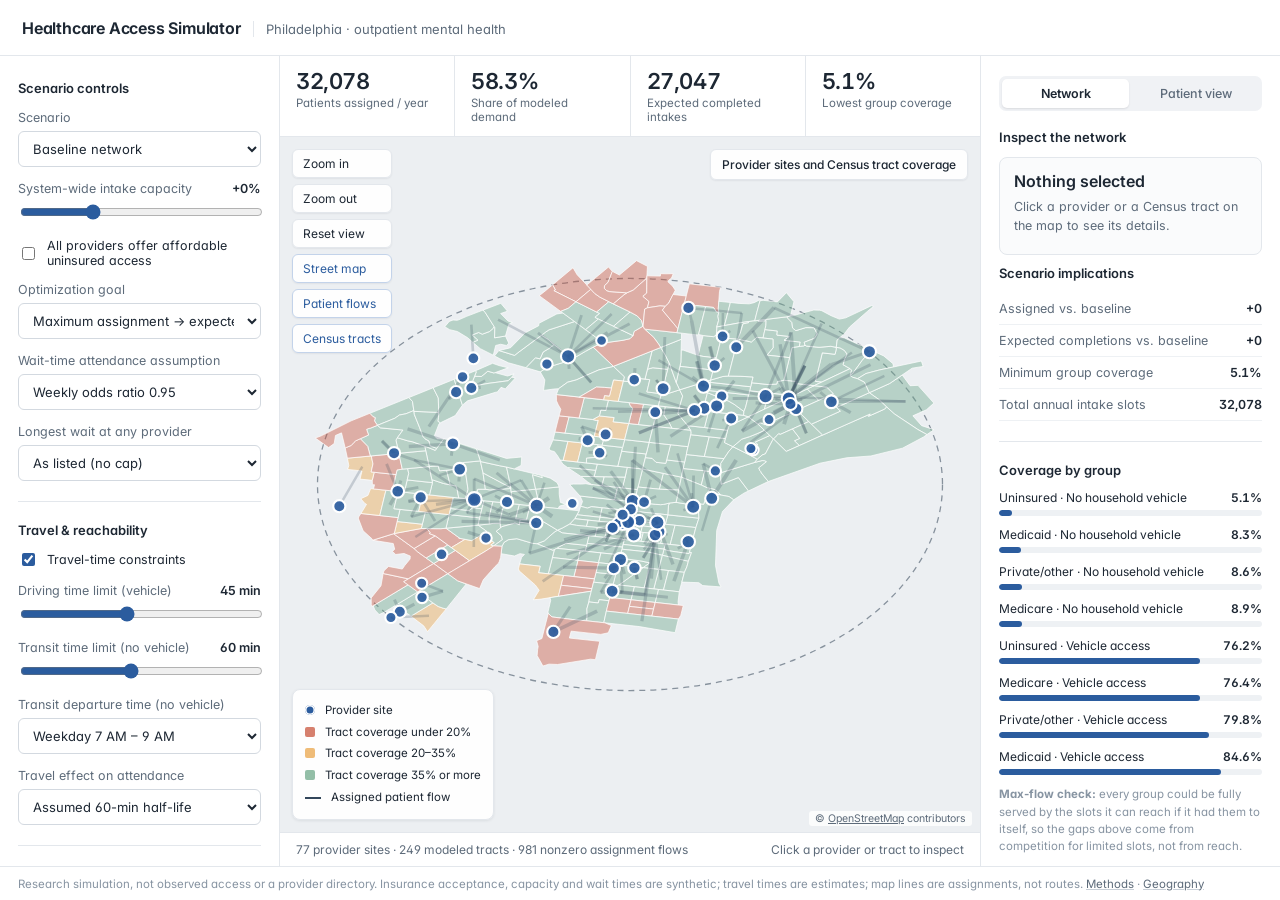
==== commit 1c0c71f4: "Updates to methods" ====
--- a/index.html
+++ b/index.html
@@ -71,23 +71,23 @@
 @media(max-width:900px){.layout{grid-template-columns:1fr;height:auto}.panel{border:0;border-bottom:1px solid var(--line)}.mapcol{height:72vh;min-height:550px;order:-1}.rightpanel{border:0}.metrics{grid-template-columns:repeat(2,1fr)}header{height:auto;min-height:56px;flex-wrap:wrap;padding:12px 16px}.sitefoot{height:auto;white-space:normal;flex-wrap:wrap;padding:10px 16px}}
 </style></head><body>
 <header><div><strong>Healthcare Access Simulator</strong><small>Philadelphia · outpatient mental health</small></div></header>
-<main class="layout"><aside class="panel"><h2>Scenario controls</h2><div class="control"><label for="preset">Scenario</label><select id="preset"><option value="baseline">Baseline network</option><option value="equity">Max–min equity allocation</option><option value="capacity">Expand all capacity +20%</option><option value="uninsured">Uninsured access everywhere</option><option value="combined">Capacity + uninsured access</option><option value="piecewise">Alternative wait-time model</option><option value="custom">Custom intervention</option></select></div>
+<main class="layout"><aside class="panel"><h2>Scenario controls</h2><div class="control"><label for="preset">Scenario</label><select id="preset"><option value="baseline">Baseline network</option><option value="equity">Max–min equity allocation</option><option value="capacity">Expand all capacity +20%</option><option value="uninsured">Uninsured access everywhere</option><option value="combined">Capacity + uninsured access</option><option value="piecewise">Alternative wait-time model</option><option value="waitcap">Shorter waits: cap at 30 days</option><option value="travel30">Stronger travel penalty (30-min half-life)</option><option value="telehealth">Telehealth for 20% of slots</option><option value="custom">Custom intervention</option></select></div>
 <div class="control"><label for="capacity">System-wide intake capacity <b id="caplabel">+0%</b></label><input id="capacity" type="range" min="-40" max="100" value="0" step="5"></div>
 <label class="check"><input id="uninsured" type="checkbox">All providers offer affordable uninsured access</label>
 <div class="control"><label for="objective">Optimization goal</label><select id="objective"><option value="attendance">Maximum assignment → expected attendance</option><option value="equity">Maximum assignment → max–min group equity</option></select></div>
-<div class="control"><label for="waitmodel">Wait-time attendance assumption</label><select id="waitmodel"><option value="odds">Weekly odds ratio 0.95</option><option value="piecewise">Piecewise published no-show anchors</option></select></div>
-<div class="divider"></div><h2>Travel & reachability</h2><label class="check"><input id="travelenabled" type="checkbox" checked>Travel-time constraints</label><div class="control"><label>Driving time limit (vehicle) <b id="carlabel">45 min</b></label><input id="carmax" type="range" min="10" max="90" step="5" value="45"></div><div class="control"><label>Transit time limit (no vehicle) <b id="nocarlabel">60 min</b></label><input id="nocarmax" type="range" min="10" max="120" step="5" value="60"></div><div class="control" id="transitwindowbox"><label>Transit departure time (no vehicle)</label><select id="transitwindow"></select></div><div class="divider"></div><h2>Direct map interventions</h2><button id="addsite" class="btn secondary">Place a new clinic on map</button><div id="newsite" class="hidden"><div class="control"><label>New clinic annual intake capacity</label><input id="newcap" type="number" value="400" min="0" max="10000"></div><div class="control"><label>New clinic wait (days)</label><input id="newwait" type="number" value="30" min="0" max="180"></div><label class="check"><input id="newmedicaid" type="checkbox" checked>Accept Medicaid</label><label class="check"><input id="newmedicare" type="checkbox" checked>Accept Medicare</label><label class="check"><input id="newprivate" type="checkbox" checked>Accept private</label><label class="check"><input id="newuninsured" type="checkbox" checked>Affordable uninsured access</label><p class="tiny" id="newcoord">Click the map to choose a site location.</p></div>
-<div id="selectededit" class="hidden"><h3>Selected provider intervention</h3><div class="control"><label>Change annual intake capacity (slots)</label><input id="sitecapdelta" type="number" value="0" step="25"></div><label class="check"><input id="editmedicaid" type="checkbox">Medicaid</label><label class="check"><input id="editmedicare" type="checkbox">Medicare</label><label class="check"><input id="editprivate" type="checkbox">Private</label><label class="check"><input id="edituninsured" type="checkbox">Uninsured</label></div>
+<div class="control"><label for="waitmodel">Wait-time attendance assumption</label><select id="waitmodel"><option value="odds">Weekly odds ratio 0.95</option><option value="piecewise">Piecewise published no-show anchors</option></select></div><div class="control"><label for="waitcap">Longest wait at any provider</label><select id="waitcap"><option value="">As listed (no cap)</option><option value="60">60 days</option><option value="30">30 days</option><option value="14">14 days</option><option value="7">7 days (open access)</option></select></div>
+<div class="divider"></div><h2>Travel & reachability</h2><label class="check"><input id="travelenabled" type="checkbox" checked>Travel-time constraints</label><div class="control"><label>Driving time limit (vehicle) <b id="carlabel">45 min</b></label><input id="carmax" type="range" min="10" max="90" step="5" value="45"></div><div class="control"><label>Transit time limit (no vehicle) <b id="nocarlabel">60 min</b></label><input id="nocarmax" type="range" min="10" max="120" step="5" value="60"></div><div class="control" id="transitwindowbox"><label>Transit departure time (no vehicle)</label><select id="transitwindow"></select></div><div class="control"><label for="traveldecay">Travel effect on attendance</label><select id="traveldecay"><option value="halflife60">Assumed 60-min half-life</option><option value="halflife30">30-min half-life (Finnish study)</option><option value="group">Group piecewise T(t)</option></select></div><div class="divider"></div><h2>Telehealth</h2><div class="control"><label for="teleshare">Share of slots offered by video <b id="telelabel">0%</b></label><input id="teleshare" type="range" min="0" max="50" step="5" value="0"></div><div class="control"><label for="teleeffect">Telehealth attendance effect</label><select id="teleeffect"><option value="neutral">Same as in person</option><option value="favorable">Better: no-show odds ×0.64 (Pullyblank 2024)</option><option value="unfavorable">Worse: no-shows 17% vs 13% (Bhatta 2023)</option></select></div><p class="tiny">Video slots need no travel and are open to any patient whose insurance the site accepts. Evidence comes from established patients, not first intakes.</p><div class="divider"></div><h2>Direct map interventions</h2><button id="addsite" class="btn secondary">Place a new clinic on map</button><div id="newsite" class="hidden"><div class="control"><label>New clinic annual intake capacity</label><input id="newcap" type="number" value="400" min="0" max="10000"></div><div class="control"><label>New clinic wait (days)</label><input id="newwait" type="number" value="30" min="0" max="180"></div><label class="check"><input id="newmedicaid" type="checkbox" checked>Accept Medicaid</label><label class="check"><input id="newmedicare" type="checkbox" checked>Accept Medicare</label><label class="check"><input id="newprivate" type="checkbox" checked>Accept private</label><label class="check"><input id="newuninsured" type="checkbox" checked>Affordable uninsured access</label><p class="tiny" id="newcoord">Click the map to choose a site location.</p></div>
+<div id="selectededit" class="hidden"><h3>Selected provider intervention</h3><div class="control"><label>Change annual intake capacity (slots)</label><input id="sitecapdelta" type="number" value="0" step="25"></div><div class="control"><label>Wait for a first appointment (days)</label><input id="sitewait" type="number" min="0" max="365" step="1"></div><label class="check"><input id="editmedicaid" type="checkbox">Medicaid</label><label class="check"><input id="editmedicare" type="checkbox">Medicare</label><label class="check"><input id="editprivate" type="checkbox">Private</label><label class="check"><input id="edituninsured" type="checkbox">Uninsured</label></div>
 <div class="divider"></div><button id="run" class="btn">Recalculate network</button><div class="buttonrow"><button id="reset" class="btn secondary smallbtn">Reset changes</button><button id="compare" class="btn secondary smallbtn">Compare baseline</button></div></aside>
 <section class="mapcol"><div class="metrics"><div class="metric"><div class="value" id="served">—</div><div class="lbl">Patients assigned / year</div></div><div class="metric"><div class="value" id="coverage">—</div><div class="lbl">Share of modeled demand</div></div><div class="metric"><div class="value" id="completed">—</div><div class="lbl">Expected completed intakes</div></div><div class="metric"><div class="value" id="equity">—</div><div class="lbl">Lowest group coverage</div></div></div><div class="mapwrap"><svg id="map" viewBox="0 0 1000 690" preserveAspectRatio="xMidYMid meet" role="img" aria-label="Geographic map of provider sites and modeled cohort connections"><g id="maptiles"></g><g id="mapcontent"></g></svg><div class="maptools"><button id="zoomin" class="tool">Zoom in</button><button id="zoomout" class="tool">Zoom out</button><button id="home" class="tool">Reset view</button><button id="tilesbtn" class="tool active">Street map</button><button id="flowsbtn" class="tool active">Patient flows</button><button id="originsbtn" class="tool active">Census tracts</button></div><div class="attrib">© <a href="https://www.openstreetmap.org/copyright" target="_blank">OpenStreetMap</a> contributors</div><div class="maptitle" id="maptitle">Provider locations · patient geography is illustrative</div><div class="maplegend"><div><b style="background:#2b5c9e;box-shadow:0 0 0 1.5px #fff inset"></b> Provider site</div><div><b class="sq" style="background:#c8553d"></b> Tract coverage under 20%</div><div><b class="sq" style="background:#e9a54b"></b> Tract coverage 20–35%</div><div><b class="sq" style="background:#6fa88a"></b> Tract coverage 35% or more</div><div><b class="line" style="background:#33475b"></b> Assigned patient flow</div></div></div><div class="bottom"><span id="mapstatus">Loading network…</span><span>Click a provider or tract to inspect</span></div></section>
-<aside class="panel rightpanel"><div class="tabs"><button id="tabnetwork" class="tab active">Network</button><button id="tabpatient" class="tab">Patient view</button></div><div id="networkpane"><h2>Inspect the network</h2><div id="selection"><div class="detail"><div class="name">Nothing selected</div><p>Click a provider or a Census tract on the map to see its details.</p></div></div><h2>Scenario implications</h2><div id="implications"></div><div class="divider"></div><h2>Coverage by group</h2><div id="groups"></div><div class="divider"></div><h2>Methods</h2><p class="small"><a class="link" href="docs/MODEL_AND_PROVENANCE.md" target="_blank">Model and sources ↗</a></p><p class="small"><a class="link" href="docs/GEOGRAPHY.md" target="_blank">Geography and travel times ↗</a></p></div>
+<aside class="panel rightpanel"><div class="tabs"><button id="tabnetwork" class="tab active">Network</button><button id="tabpatient" class="tab">Patient view</button></div><div id="networkpane"><h2>Inspect the network</h2><div id="selection"><div class="detail"><div class="name">Nothing selected</div><p>Click a provider or a Census tract on the map to see its details.</p></div></div><h2>Scenario implications</h2><div id="implications"></div><div class="divider"></div><h2>Coverage by group</h2><div id="groups"></div><p class="tiny" id="groupreach"></p><div class="divider"></div><h2>Where would more capacity help?</h2><p class="tiny">Shadow prices from the optimizer: expected completed intakes gained per extra yearly slot at each site in the current scenario. Click a site to inspect it.</p><div id="slotvalues"></div><div class="divider"></div><h2>Best location for a new clinic</h2><div class="control"><label for="sscap">Annual intake capacity</label><input id="sscap" type="number" value="500" min="50" max="5000" step="50"></div><div class="control"><label for="sswait">Wait for a first appointment (days)</label><input id="sswait" type="number" value="14" min="0" max="180"></div><label class="check"><input id="ssmedicaid" type="checkbox" checked>Accepts Medicaid</label><label class="check"><input id="ssmedicare" type="checkbox">Accepts Medicare</label><label class="check"><input id="ssprivate" type="checkbox">Accepts private</label><label class="check"><input id="ssuninsured" type="checkbox" checked>Affordable uninsured access</label><div class="control"><label for="ssgoal">Goal</label><select id="ssgoal"><option value="completed">Most expected completed intakes</option><option value="equity">Highest coverage for the worst-off group</option></select></div><div class="control"><label for="sscount">Number of clinics</label><select id="sscount"><option value="1">1</option><option value="2">2 (added one at a time)</option><option value="3">3 (added one at a time)</option></select></div><button id="ssrun" class="btn secondary">Find best location</button><div id="ssresults"></div><div class="divider"></div><h2>Methods</h2><p class="small"><a class="link" href="docs/MODEL_AND_PROVENANCE.md" target="_blank">Model and sources ↗</a></p><p class="small"><a class="link" href="docs/GEOGRAPHY.md" target="_blank">Geography and travel times ↗</a></p><p class="small"><a class="link" href="docs/RESEARCH_INTEGRATION.md" target="_blank">How the research is used ↗</a></p><p class="small"><a class="link" href="docs/GRAPH_METHODS.md" target="_blank">Graph and optimization methods ↗</a></p><p class="small"><a class="link" href="docs/INTERVENTION_ANALYSIS.md" target="_blank">Intervention analysis ↗</a></p></div>
 <div id="patientpane" class="hidden"><h2>Find providers for a patient</h2><button id="ptpick" class="btn secondary smallbtn">Set patient location on map</button><p class="tiny" id="ptloc">No location yet. Click the button, then click where the patient lives.</p>
 <div class="control"><label for="ptins">Insurance</label><select id="ptins"><option>Medicaid</option><option>Medicare</option><option value="Private/other">Private / other</option><option>Uninsured</option></select></div>
 <div class="control"><label for="ptcar">How they travel</label><select id="ptcar"><option value="1">Has a car (driving)</option><option value="0">No car (public transit)</option></select></div>
 <div class="control"><label for="ptmax">Longest acceptable trip <b id="ptmaxlabel">45 min</b></label><input id="ptmax" type="range" min="10" max="120" step="5" value="45"></div>
 <div class="control hidden" id="ptwindowbox"><label for="ptwindow">When they would travel</label><select id="ptwindow"></select></div>
-<div class="control"><label for="ptsort">Sort by</label><select id="ptsort"><option value="attend">Most likely to attend (model)</option><option value="minutes">Shortest trip</option><option value="wait">Shortest wait</option></select></div>
+<div class="control"><label for="ptsort">Sort by</label><select id="ptsort"><option value="attend">Most likely to attend (model)</option><option value="minutes">Shortest trip</option><option value="wait">Shortest wait</option><option value="group">Group accessibility score</option></select></div><div class="control hidden" id="ptweightbox"><label for="ptweights">Score weighting (travel / wait)</label><select id="ptweights"><option value="0.6">60 / 40</option><option value="0.5">50 / 50</option><option value="0.4">40 / 60</option></select></div>
 <div id="ptdetail"></div><div id="ptsummary" class="small muted"></div><div id="ptlist"></div>
-<p class="tiny">"Likely to attend" combines the model's assumed effects of wait time and travel time; it is not a measured rate. "Booked" is how much of the site's capacity the current scenario fills. Travel uses the nearest Census tract's network times.</p></div></aside></main>
+<p class="tiny">"Likely to attend" combines the model's assumed effects of wait time and travel time; it is not a measured rate. "Booked" is how much of the site's capacity the current scenario fills. Travel uses the nearest Census tract's network times. "Group score" is the research team's proposed formula: insurance-accepting sites scored 0–100 as weighted travel score T(t) plus wait score W(d) (see docs/RESEARCH_INTEGRATION.md).</p></div></aside></main>
 <footer class="sitefoot"><span class="msg">Research simulation, not observed access or a provider directory. Insurance acceptance, capacity and wait times are synthetic; travel times are estimates; map lines are assignments, not routes. <a href="docs/MODEL_AND_PROVENANCE.md" target="_blank">Methods</a> · <a href="docs/GEOGRAPHY.md" target="_blank">Geography</a></span></footer>
-<script id="snapshot" type="application/json">{"meta":{"geography_verified":true,"study_area":{"center_lat":39.964368,"center_lon":-75.163773,"radius_miles":5.36,"rule":"smallest circle containing all providers","tracts_kept":249,"tracts_total":391},"geography_active":true,"travel_mode":"network","vehicle_limit":45.0,"no_vehicle_limit":60.0,"geography_warning":"Travel times from R5 routing: driving on OpenStreetMap roads (free-flow, no congestion); public transit on SEPTA schedules (median over departures 2026-11-17 07:00 + 2.0 h, incl. walking and waiting). Tract origins are Census internal points. Attendance-vs-travel multiplier is an assumption.","network_travel_available":true,"travel_source":{"created":"2026-11-15T14:05:50","router":"R5 via r5py 1.1.7","osm_file":"philadelphia.osm.pbf","gtfs_files":["google_bus.zip","google_rail.zip"],"departure":"2026-11-17T07:00:00","departure_window_hours":2.0,"transit_windows":[{"key":"am","column":"transit_am_min","departure":"2026-11-17T07:00:00","label":"Weekday 7 AM – 9 AM"},{"key":"midday","column":"transit_midday_min","departure":"2026-11-17T11:00:00","label":"Weekday 11 AM – 1 PM"},{"key":"evening","column":"transit_evening_min","departure":"2026-11-17T17:00:00","label":"Weekday 5 PM – 7 PM"}],"default_transit_window":"am","transit_statistic":"median travel time over departures every minute in the window","transit_modes":"all GTFS transit modes + walking (access, egress, transfers); walk-only used if faster","drive_modes":"car on OSM road network, free-flow speeds (no congestion)","max_minutes":180,"origins":"Census 2024 Gazetteer tract internal points (data/tract_representative_points.csv)","missing_provider_pairs":{"drive_min":0,"transit_am_min":0,"transit_midday_min":0,"transit_evening_min":0}},"transit_window":"am","transit_windows":[{"key":"am","label":"Weekday 7 AM – 9 AM"},{"key":"midday","label":"Weekday 11 AM – 1 PM"},{"key":"evening","label":"Weekday 5 PM – 7 PM"}],"new_site_travel":null,"algorithm":"Two-stage linear programming over up to 17 candidate sites per cohort: maximum assignment then maximum expected attendance","candidate_edge_pruning":true,"edge_count":31621,"nonzero_flows":981},"metrics":{"demand":55034.04,"assigned":32078.0,"completed":27047.04,"coverage":0.58288,"attendance":0.84316,"min_group_coverage":0.05119,"capacity":32078.0},"providers":[{"id":"H001","name":"HEARTFELT INTERVENTIONS, LLC","address":"3580 Indian Queen Lane, Philadelphia, PA 19129","lat":40.0096688,"lon":-75.1906533,"capacity":126.0,"assigned":126.0,"wait":180.0,"accepts":{"Medicaid":true,"Medicare":true,"Private/other":true,"Uninsured":false}},{"id":"H002","name":"HISPANIC COMMUNITY COUNSELING SERVICES","address":"1952 E Allegheny Avenue, Philadelphia, PA 19134","lat":39.9946228,"lon":-75.1118597,"capacity":679.0,"assigned":679.0,"wait":31.0,"accepts":{"Medicaid":true,"Medicare":true,"Private/other":true,"Uninsured":true}},{"id":"H003","name":"HISPANIC COMMUNITY COUNSELING SERVICES","address":"3221 Kensington Avenue, Philadelphia, PA 19134","lat":39.9967681,"lon":-75.1124489,"capacity":535.0,"assigned":535.0,"wait":13.0,"accepts":{"Medicaid":true,"Medicare":true,"Private/other":true,"Uninsured":true}},{"id":"H004","name":"HOLCOMB BEHAVIORAL HEALTH SYSTEM","address":"225 S 69th Street, Upper Darby, PA 19082","lat":39.9561918,"lon":-75.2578197,"capacity":282.0,"assigned":282.0,"wait":74.0,"accepts":{"Medicaid":true,"Medicare":false,"Private/other":false,"Uninsured":true}},{"id":"H005","name":"HORIZON HOUSE, INC.","address":"5901 Market Street, Philadelphia, PA 19139","lat":39.961815,"lon":-75.238927,"capacity":480.0,"assigned":480.0,"wait":47.0,"accepts":{"Medicaid":true,"Medicare":false,"Private/other":true,"Uninsured":true}},{"id":"H006","name":"HOSPITAL OF UNIVERSITY OF PENNSYLVANIA","address":"3535 Market Street, Philadelphia, PA 19104","lat":39.9563537,"lon":-75.1939444,"capacity":1181.0,"assigned":1181.0,"wait":41.0,"accepts":{"Medicaid":false,"Medicare":true,"Private/other":true,"Uninsured":false}},{"id":"H007","name":"HOSPITAL OF UNIVERSITY OF PENNSYLVANIA - HUP DICKENS","address":"3400 Spruce Street, Philadelphia, PA 19104","lat":39.9499481,"lon":-75.1941014,"capacity":369.0,"assigned":369.0,"wait":47.0,"accepts":{"Medicaid":true,"Medicare":false,"Private/other":true,"Uninsured":false}},{"id":"H008","name":"INTEGRATED COMMUNITY HEALTH NETWORK, LLC","address":"6523 Elmwood Avenue, Philadelphia, PA 19142","lat":39.9219317,"lon":-75.2310609,"capacity":138.0,"assigned":138.0,"wait":76.0,"accepts":{"Medicaid":false,"Medicare":true,"Private/other":true,"Uninsured":false}},{"id":"H009","name":"JOSEPH J. PETERS INSTITUTE (JJPI)","address":"4601 Market Street, Philadelphia, PA 19143","lat":39.958744,"lon":-75.214159,"capacity":110.0,"assigned":110.0,"wait":24.0,"accepts":{"Medicaid":true,"Medicare":true,"Private/other":true,"Uninsured":true}},{"id":"H010","name":"JOSEPH J. PETERS INSTITUTE (JJPI) - BROAD STREET","address":"100 S Broad Street, Philadelphia, PA 19110","lat":39.9502599,"lon":-75.1643576,"capacity":556.0,"assigned":556.0,"wait":54.0,"accepts":{"Medicaid":true,"Medicare":true,"Private/other":false,"Uninsured":false}},{"id":"H011","name":"JOSEPH J. PETERS INSTITUTE (JJPI) - SAFETY & RESPONSIBILITY SERVICES","address":"1211 Chestnut Street, Philadelphia, PA 19107","lat":39.9507708,"lon":-75.1607119,"capacity":163.0,"assigned":163.0,"wait":106.0,"accepts":{"Medicaid":true,"Medicare":true,"Private/other":true,"Uninsured":true}},{"id":"H012","name":"JOSEPH J. PETERS INSTITUTE (JJPI) - SRP","address":"100 S Broad Street, Philadelphia, PA","lat":39.9502599,"lon":-75.1643576,"capacity":264.0,"assigned":264.0,"wait":59.0,"accepts":{"Medicaid":true,"Medicare":true,"Private/other":true,"Uninsured":true}},{"id":"H013","name":"JOSEPH J. PETERS INSTITUTE (JJPI) - VAUX PATH","address":"2300 W Master Street, Philadelphia, PA 19122","lat":39.976302,"lon":-75.17359,"capacity":178.0,"assigned":178.0,"wait":45.0,"accepts":{"Medicaid":false,"Medicare":false,"Private/other":true,"Uninsured":false}},{"id":"H014","name":"KIND AUTHENTIC THERAPEUTIC INITIATIVES, LLC (KATI)","address":"2832 Coral Street, Philadelphia, PA 19134","lat":39.9888069,"lon":-75.1187809,"capacity":51.0,"assigned":51.0,"wait":46.0,"accepts":{"Medicaid":true,"Medicare":false,"Private/other":true,"Uninsured":false}},{"id":"H015","name":"MEN AND WOMEN FOR HUMAN EXCELLENCE","address":"2600 Cecil B Moore Avenue, Philadelphia, PA 19121","lat":39.9810345,"lon":-75.1774605,"capacity":296.0,"assigned":296.0,"wait":26.0,"accepts":{"Medicaid":true,"Medicare":false,"Private/other":true,"Uninsured":true}},{"id":"H016","name":"MINDFUL ESSENCE THERAPEUTIC SERVICES, LLC","address":"2424 E York Street, Philadelphia, PA","lat":39.977336,"lon":-75.1239008,"capacity":26.0,"assigned":26.0,"wait":65.0,"accepts":{"Medicaid":true,"Medicare":false,"Private/other":true,"Uninsured":true}},{"id":"H017","name":"NEW SPIRIT BEHAVIORAL HEALTH FOUNDATION, A","address":"4190 City Avenue, Philadelphia, PA","lat":40.0048321,"lon":-75.2179365,"capacity":152.0,"assigned":152.0,"wait":43.0,"accepts":{"Medicaid":false,"Medicare":true,"Private/other":true,"Uninsured":true}},{"id":"H018","name":"NORTHEAST TREATMENT CENTERS (NET CENTERS) - COLUMBUS","address":"520 N Christopher Columbus Boulevard, Philadelphia, PA 19123","lat":39.9591905,"lon":-75.1373355,"capacity":592.0,"assigned":592.0,"wait":20.0,"accepts":{"Medicaid":true,"Medicare":true,"Private/other":true,"Uninsured":false}},{"id":"H019","name":"ONE STOP WELLNESS MD LLC","address":"2418 E York Street, Philadelphia, PA 19125","lat":39.9779057,"lon":-75.1246441,"capacity":68.0,"assigned":68.0,"wait":23.0,"accepts":{"Medicaid":false,"Medicare":false,"Private/other":true,"Uninsured":true}},{"id":"H020","name":"ONE STOP WELLNESS MD LLC","address":"1500 Walnut Street, Philadelphia, PA","lat":39.9493923,"lon":-75.166186,"capacity":38.0,"assigned":38.0,"wait":35.0,"accepts":{"Medicaid":true,"Medicare":true,"Private/other":true,"Uninsured":false}},{"id":"H021","name":"PAN AMERICAN MENTAL HEALTH SERVICES","address":"2561 N Front Street, Philadelphia, PA 19133","lat":39.9891827,"lon":-75.1310354,"capacity":253.0,"assigned":253.0,"wait":52.0,"accepts":{"Medicaid":false,"Medicare":true,"Private/other":true,"Uninsured":false}},{"id":"H022","name":"PAN AMERICAN MENTAL HEALTH SERVICES","address":"4519 N 5th Street, Philadelphia, PA 19140","lat":40.0200597,"lon":-75.1338206,"capacity":207.0,"assigned":207.0,"wait":44.0,"accepts":{"Medicaid":true,"Medicare":true,"Private/other":true,"Uninsured":false}},{"id":"H023","name":"PENNSYLVANIA HOSPITAL (HALL-MERCER COMMUNITY BEHAVIORAL HEALTH CENTER)","address":"245 S 8th Street, Philadelphia, PA 19106","lat":39.9465932,"lon":-75.1543838,"capacity":552.0,"assigned":552.0,"wait":20.0,"accepts":{"Medicaid":true,"Medicare":true,"Private/other":true,"Uninsured":true}},{"id":"H024","name":"PHILADELPHIA CONSULTATION CENTER","address":"401 S 2nd Street, Philadelphia, PA","lat":39.9428639,"lon":-75.1449323,"capacity":770.0,"assigned":770.0,"wait":28.0,"accepts":{"Medicaid":true,"Medicare":true,"Private/other":true,"Uninsured":false}},{"id":"H025","name":"WES HEALTH SYSTEM","address":"2101 S Broad Street, Philadelphia, PA 19148","lat":39.924237,"lon":-75.169547,"capacity":563.0,"assigned":563.0,"wait":34.0,"accepts":{"Medicaid":false,"Medicare":true,"Private/other":true,"Uninsured":false}},{"id":"H026","name":"WES HEALTH SYSTEM","address":"2514 N Broad Street, Philadelphia, PA 19132","lat":39.9915605,"lon":-75.1555965,"capacity":216.0,"assigned":216.0,"wait":48.0,"accepts":{"Medicaid":true,"Medicare":false,"Private/other":true,"Uninsured":false}},{"id":"H027","name":"VITAE HEALTH MEDICAL PENNSYLVANIA","address":"2600 Belmont Avenue, Philadelphia, PA 19131","lat":39.9991024,"lon":-75.2200304,"capacity":312.0,"assigned":312.0,"wait":37.0,"accepts":{"Medicaid":true,"Medicare":true,"Private/other":true,"Uninsured":true}},{"id":"H028","name":"VIRTUAL HOPE BEHAVIORAL HEALTH SERVICES, LLC","address":"5945 Lansdowne Avenue, Philadelphia, PA","lat":39.976157,"lon":-75.2401062,"capacity":294.0,"assigned":294.0,"wait":38.0,"accepts":{"Medicaid":true,"Medicare":true,"Private/other":true,"Uninsured":false}},{"id":"H029","name":"VANNA HEALTH (VANNA MEDICAL SERVICES, PA)","address":"5070 Parkside Avenue, Philadelphia, PA 19131","lat":39.9796873,"lon":-75.2210853,"capacity":494.0,"assigned":494.0,"wait":62.0,"accepts":{"Medicaid":true,"Medicare":true,"Private/other":true,"Uninsured":true}},{"id":"H030","name":"UNIVERSITY OF PENNSYLVANIA - PENNSYLVANIA","address":"800 Spruce Street, Philadelphia, PA","lat":39.9453631,"lon":-75.1556518,"capacity":483.0,"assigned":483.0,"wait":58.0,"accepts":{"Medicaid":true,"Medicare":false,"Private/other":true,"Uninsured":true}},{"id":"H031","name":"TOWER-DREXEL ACADEMIC GROUP - PSYCHIATRY","address":"1427 Vine Street, Philadelphia, PA","lat":39.9582299,"lon":-75.1629144,"capacity":872.0,"assigned":872.0,"wait":77.0,"accepts":{"Medicaid":true,"Medicare":true,"Private/other":true,"Uninsured":false}},{"id":"H032","name":"THRIVEWELL HEALTH CO.","address":"3228 N 20th Street, Philadelphia, PA 19140","lat":40.0037861,"lon":-75.1624028,"capacity":160.0,"assigned":160.0,"wait":30.0,"accepts":{"Medicaid":true,"Medicare":true,"Private/other":true,"Uninsured":false}},{"id":"H033","name":"THOMAS JEFFERSON UNIVERSITY HOSPITAL - PSYCHIATRIC ASSOCIATES","address":"833 Chestnut Street, Philadelphia, PA 19107","lat":39.9500971,"lon":-75.1549287,"capacity":1184.0,"assigned":1184.0,"wait":27.0,"accepts":{"Medicaid":true,"Medicare":true,"Private/other":true,"Uninsured":false}},{"id":"H034","name":"SIMPLY THERAPY MENTAL HEALTH CENTER - LPC GROUP","address":"2735 N 5th Street, Philadelphia, PA 19133","lat":39.993054,"lon":-75.1397812,"capacity":547.0,"assigned":547.0,"wait":14.0,"accepts":{"Medicaid":true,"Medicare":true,"Private/other":true,"Uninsured":true}},{"id":"H035","name":"SERENITY SAFE HAVEN OUTPATIENT CLINIC (FKA AGAPE STORAGE HEALTH CARE SERVICES)","address":"5520 Chester Avenue, Philadelphia, PA","lat":39.9381202,"lon":-75.2247388,"capacity":182.0,"assigned":182.0,"wait":59.0,"accepts":{"Medicaid":true,"Medicare":true,"Private/other":true,"Uninsured":false}},{"id":"H036","name":"SAFE MEADOW MEDICAL CENTER","address":"7042 Elmwood Avenue, Philadelphia, PA","lat":39.9165105,"lon":-75.2382527,"capacity":302.0,"assigned":302.0,"wait":24.0,"accepts":{"Medicaid":true,"Medicare":true,"Private/other":true,"Uninsured":false}},{"id":"H037","name":"RIGHT BALANCE COUNSELING AND CONSULTANT, LLC","address":"4617 Woodland Avenue, Philadelphia, PA","lat":39.9442188,"lon":-75.2103628,"capacity":117.0,"assigned":117.0,"wait":86.0,"accepts":{"Medicaid":false,"Medicare":true,"Private/other":true,"Uninsured":false}},{"id":"H038","name":"REDEEM CARING HANDS, LLC","address":"2209 S 63rd Street, Philadelphia, PA 19142","lat":39.9272328,"lon":-75.2311697,"capacity":64.0,"assigned":64.0,"wait":66.0,"accepts":{"Medicaid":true,"Medicare":false,"Private/other":true,"Uninsured":false}},{"id":"H039","name":"ALLIED COMFORT N CARE OUTPATIENT MENTAL HEALTH","address":"236 W Allegheny Avenue, Philadelphia, PA","lat":39.9975878,"lon":-75.1341087,"capacity":127.0,"assigned":127.0,"wait":32.0,"accepts":{"Medicaid":true,"Medicare":true,"Private/other":true,"Uninsured":true}},{"id":"H040","name":"ARCLINE ASSOCIATES COUNSEL SERVICES, LLC","address":"1601 Walnut Street, Philadelphia, PA","lat":39.9498719,"lon":-75.1676442,"capacity":52.0,"assigned":52.0,"wait":82.0,"accepts":{"Medicaid":true,"Medicare":false,"Private/other":true,"Uninsured":false}},{"id":"H041","name":"AS THERAPY, LLC (D/B/A WISSAHICKON VALLEY COUNSELING)","address":"4931 Wissahickon Avenue, Philadelphia, PA","lat":40.0185163,"lon":-75.1729693,"capacity":35.0,"assigned":35.0,"wait":29.0,"accepts":{"Medicaid":false,"Medicare":true,"Private/other":true,"Uninsured":false}},{"id":"H042","name":"ASOCIACION PUERTORRIQUENOS EN MARCHA (APM)","address":"4301 Rising Sun Avenue, Philadelphia, PA","lat":40.016004,"lon":-75.129398,"capacity":269.0,"assigned":269.0,"wait":93.0,"accepts":{"Medicaid":false,"Medicare":true,"Private/other":true,"Uninsured":false}},{"id":"H043","name":"ASSESSMENT AND TREATMENT ALTERNATIVES","address":"1235 Vine Street, Philadelphia, PA","lat":39.9577549,"lon":-75.1592229,"capacity":219.0,"assigned":219.0,"wait":49.0,"accepts":{"Medicaid":false,"Medicare":true,"Private/other":true,"Uninsured":false}},{"id":"H044","name":"BEANEL BEHAVIORAL HEALTH SERVICES, LLC","address":"7236 Elmwood Avenue, Philadelphia, PA","lat":39.9143678,"lon":-75.2411246,"capacity":80.0,"assigned":80.0,"wait":103.0,"accepts":{"Medicaid":false,"Medicare":false,"Private/other":true,"Uninsured":false}},{"id":"H045","name":"BELMONT BEHAVIORAL HEALTH","address":"4200 Monument Road, Philadelphia, PA","lat":40.0006686,"lon":-75.2151032,"capacity":298.0,"assigned":298.0,"wait":41.0,"accepts":{"Medicaid":true,"Medicare":true,"Private/other":true,"Uninsured":true}},{"id":"H046","name":"BEYOND MENTAL HEALTH & WELLNESS, LLC","address":"2929 Arch Street, Philadelphia, PA 19104","lat":39.9572797,"lon":-75.1824563,"capacity":25.0,"assigned":25.0,"wait":90.0,"accepts":{"Medicaid":false,"Medicare":true,"Private/other":true,"Uninsured":false}},{"id":"H047","name":"CASA DE CONSEJERIA Y SALUD INTEGRAL, INC. - MHOP","address":"618 W Lehigh Avenue, Philadelphia, PA 19133","lat":39.9921988,"lon":-75.1428706,"capacity":596.0,"assigned":596.0,"wait":11.0,"accepts":{"Medicaid":true,"Medicare":true,"Private/other":true,"Uninsured":false}},{"id":"H048","name":"CENTER FOR FAMILIES AND RELATIONSHIPS (CFAR) - 23RD STREET","address":"1845 N 23rd Street, Philadelphia, PA","lat":39.9831913,"lon":-75.1716659,"capacity":226.0,"assigned":226.0,"wait":25.0,"accepts":{"Medicaid":true,"Medicare":false,"Private/other":false,"Uninsured":true}},{"id":"H049","name":"CENTRALIZED COMPREHENSIVE HUMAN SERVICES, INC. - JOHN F. KENNEDY (JFK) BEHAVIORAL HEALTH CENTER","address":"112 N Broad Street, Philadelphia, PA","lat":39.9549927,"lon":-75.163513,"capacity":323.0,"assigned":323.0,"wait":38.0,"accepts":{"Medicaid":true,"Medicare":true,"Private/other":true,"Uninsured":false}},{"id":"H050","name":"CHILDREN’S HOSPITAL OF PHILADELPHIA (CHOP) - EATING DISORDER ASSESSMENT AND TREATMENT PROGRAM","address":"4601 Market Street, Philadelphia, PA 19139","lat":39.958744,"lon":-75.214159,"capacity":1425.0,"assigned":1425.0,"wait":60.0,"accepts":{"Medicaid":true,"Medicare":false,"Private/other":false,"Uninsured":false}},{"id":"H051","name":"CITIZENS ACTING TOGETHER CAN HELP, INC. (CATCH)","address":"1163 S Broad Street, Philadelphia, PA","lat":39.9361679,"lon":-75.1668726,"capacity":670.0,"assigned":670.0,"wait":25.0,"accepts":{"Medicaid":true,"Medicare":false,"Private/other":true,"Uninsured":false}},{"id":"H052","name":"CITIZENS ACTING TOGETHER CAN HELP, INC. (CATCH)","address":"1400 Reed Street, Philadelphia, PA 19146","lat":39.9329116,"lon":-75.1690208,"capacity":315.0,"assigned":315.0,"wait":79.0,"accepts":{"Medicaid":true,"Medicare":true,"Private/other":true,"Uninsured":false}},{"id":"H053","name":"CITIZENS ACTING TOGETHER CAN HELP, INC. (CATCH) - PENROSE AVENUE","address":"2401 Penrose Avenue, Philadelphia, PA","lat":39.9089233,"lon":-75.1885656,"capacity":312.0,"assigned":312.0,"wait":56.0,"accepts":{"Medicaid":true,"Medicare":true,"Private/other":true,"Uninsured":false}},{"id":"H054","name":"CITYWIDE COMMUNITY COUNSELING SERVICES, INC.","address":"537 E Allegheny Avenue, Philadelphia, PA 19134","lat":39.9975955,"lon":-75.1198987,"capacity":1142.0,"assigned":1142.0,"wait":79.0,"accepts":{"Medicaid":true,"Medicare":true,"Private/other":false,"Uninsured":false}},{"id":"H055","name":"COMHAR, INC.","address":"100 S Broad Street, Philadelphia, PA","lat":39.9502599,"lon":-75.1643576,"capacity":1011.0,"assigned":1011.0,"wait":45.0,"accepts":{"Medicaid":true,"Medicare":false,"Private/other":true,"Uninsured":true}},{"id":"H056","name":"COMHAR, INC.","address":"2055 E Allegheny Avenue, Philadelphia, PA","lat":39.9928507,"lon":-75.1100347,"capacity":428.0,"assigned":428.0,"wait":87.0,"accepts":{"Medicaid":true,"Medicare":true,"Private/other":true,"Uninsured":true}},{"id":"H057","name":"COMHAR, INC.","address":"2600 N American Street, Philadelphia, PA","lat":39.9559904,"lon":-75.1433382,"capacity":1075.0,"assigned":1075.0,"wait":23.0,"accepts":{"Medicaid":true,"Medicare":true,"Private/other":true,"Uninsured":true}},{"id":"H058","name":"COMMUNITY COUNCIL","address":"4900 Wyalusing Avenue, Philadelphia, PA","lat":39.9700961,"lon":-75.2188606,"capacity":489.0,"assigned":489.0,"wait":44.0,"accepts":{"Medicaid":true,"Medicare":true,"Private/other":true,"Uninsured":true}},{"id":"H059","name":"COMMUNITY WELLNESS COALITION - OUTPATIENT MENTAL HEALTH CLINIC","address":"3300 Henry Avenue, Philadelphia, PA 19129","lat":40.012575,"lon":-75.183804,"capacity":1166.0,"assigned":1166.0,"wait":42.0,"accepts":{"Medicaid":true,"Medicare":true,"Private/other":true,"Uninsured":false}},{"id":"H060","name":"CONSORTIUM, INC.","address":"5501 Chestnut Street, Philadelphia, PA 19139","lat":39.9594934,"lon":-75.2314913,"capacity":331.0,"assigned":331.0,"wait":37.0,"accepts":{"Medicaid":true,"Medicare":false,"Private/other":true,"Uninsured":true}},{"id":"H061","name":"ELLIE MENTAL HEALTH OF PHILADELPHIA - INDLOVU, LLC","address":"255 S 17th Street, Philadelphia, PA 19103","lat":39.9481077,"lon":-75.1693988,"capacity":153.0,"assigned":153.0,"wait":43.0,"accepts":{"Medicaid":false,"Medicare":false,"Private/other":true,"Uninsured":false}},{"id":"H062","name":"ELWYN OF PENNSYLVANIA AND DELAWARE","address":"12 N Preston Street, Philadelphia, PA","lat":39.9578036,"lon":-75.2035626,"capacity":315.0,"assigned":315.0,"wait":35.0,"accepts":{"Medicaid":true,"Medicare":true,"Private/other":true,"Uninsured":true}},{"id":"H063","name":"FOR ME TALK THERAPY","address":"191 Presidential Boulevard, Bala Cynwyd, PA 19004","lat":40.0118193,"lon":-75.2144529,"capacity":217.0,"assigned":217.0,"wait":22.0,"accepts":{"Medicaid":true,"Medicare":true,"Private/other":true,"Uninsured":true}},{"id":"H064","name":"FREE TO LIVE COUNSELING","address":"1515 Market Street, Philadelphia, PA 19102","lat":39.9529802,"lon":-75.1661525,"capacity":306.0,"assigned":306.0,"wait":69.0,"accepts":{"Medicaid":true,"Medicare":true,"Private/other":false,"Uninsured":true}},{"id":"H065","name":"GETWELL BEHAVIORAL HEALTH, INC.","address":"2227 E Venango Street, Philadelphia, PA 19134","lat":39.9955022,"lon":-75.0986222,"capacity":497.0,"assigned":497.0,"wait":11.0,"accepts":{"Medicaid":false,"Medicare":true,"Private/other":true,"Uninsured":false}},{"id":"H066","name":"GKSW CRYSTAL GROUP ASSOCIATES","address":"255 S 17th Street, Philadelphia, PA 19103","lat":39.9481077,"lon":-75.1693988,"capacity":336.0,"assigned":336.0,"wait":22.0,"accepts":{"Medicaid":true,"Medicare":true,"Private/other":true,"Uninsured":false}},{"id":"H067","name":"HARMONY WELLNESS GROUP INC.","address":"3803 N 5th Street, Philadelphia, PA 19140","lat":40.0091074,"lon":-75.1363702,"capacity":400.0,"assigned":400.0,"wait":36.0,"accepts":{"Medicaid":true,"Medicare":true,"Private/other":true,"Uninsured":false}},{"id":"H068","name":"HEALING AND BALANCE THERAPEUTIC SERVICES LLC","address":"1216 N Front Street, Philadelphia, PA 19122","lat":39.9694555,"lon":-75.1361561,"capacity":106.0,"assigned":106.0,"wait":42.0,"accepts":{"Medicaid":true,"Medicare":false,"Private/other":true,"Uninsured":false}},{"id":"H069","name":"Cognitive Behavioral Services Inc","address":"3257 N. 6th St, Philadelphia, PA 19140","lat":40.0013821,"lon":-75.1400063,"capacity":696.0,"assigned":696.0,"wait":49.0,"accepts":{"Medicaid":true,"Medicare":false,"Private/other":true,"Uninsured":true}},{"id":"H070","name":"COMHAR Inc. - Latino Treatment Services","address":"2600 N. American St, Philadelphia, PA 19133","lat":39.9939153,"lon":-75.1357349,"capacity":670.0,"assigned":670.0,"wait":63.0,"accepts":{"Medicaid":true,"Medicare":false,"Private/other":true,"Uninsured":true}},{"id":"H071","name":"GPHA - AI Assist Behavioral Healthcare Center","address":"4510 Frankford Avenue, Philadelphia, PA 19124","lat":40.0143175,"lon":-75.0863084,"capacity":616.0,"assigned":616.0,"wait":64.0,"accepts":{"Medicaid":true,"Medicare":true,"Private/other":false,"Uninsured":true}},{"id":"H072","name":"Hispanic Community Counseling - Kengsington Ave","address":"3221 Kensington Avenue, Philadelphia, PA 19134","lat":39.9967681,"lon":-75.1124489,"capacity":969.0,"assigned":969.0,"wait":33.0,"accepts":{"Medicaid":true,"Medicare":false,"Private/other":true,"Uninsured":false}},{"id":"H073","name":"Hispanic Community Counseling - E. Allegheny Ave","address":"1952 E. Allegheny Ave, Philadelphia, PA 19134","lat":39.9946228,"lon":-75.1118597,"capacity":284.0,"assigned":284.0,"wait":23.0,"accepts":{"Medicaid":true,"Medicare":false,"Private/other":true,"Uninsured":true}},{"id":"H074","name":"Merakey Mental Health Walk-in Clinic","address":"3125 N. Broad St, Philadelphia, PA 19132","lat":40.0004414,"lon":-75.1530675,"capacity":585.0,"assigned":585.0,"wait":50.0,"accepts":{"Medicaid":true,"Medicare":true,"Private/other":true,"Uninsured":true}},{"id":"H075","name":"Philadelphia Mental Health Care Corp (PMHCC/CCT)","address":"One Reed St, Philadelphia, PA 19147","lat":39.9330221,"lon":-75.1623461,"capacity":400.0,"assigned":400.0,"wait":31.0,"accepts":{"Medicaid":true,"Medicare":true,"Private/other":true,"Uninsured":true}},{"id":"H076","name":"Philadelphia Mental Health Center - PMHC","address":"1235 Pine St, Philadelphia, PA 19107","lat":39.9454363,"lon":-75.1625653,"capacity":724.0,"assigned":724.0,"wait":33.0,"accepts":{"Medicaid":true,"Medicare":true,"Private/other":true,"Uninsured":true}},{"id":"H077","name":"Warren E. Smith - Outpatient","address":"1315 Windrim Ave, Philadelphia, PA 19141","lat":40.030775,"lon":-75.1448759,"capacity":334.0,"assigned":334.0,"wait":29.0,"accepts":{"Medicaid":true,"Medicare":false,"Private/other":false,"Uninsured":true}}],"tracts":[{"id":"42101000101","lat":39.950546,"lon":-75.1468375,"demand":105.639,"assigned":80.517,"coverage":0.76219,"reach":{"Medicaid · No household vehicle":62,"Medicaid · Vehicle access":62,"Medicare · No household vehicle":52,"Medicare · Vehicle access":52,"Private/other · No household vehicle":69,"Private/other · Vehicle access":69,"Uninsured · No household vehicle":35,"Uninsured · Vehicle access":35}},{"id":"42101000102","lat":39.954716,"lon":-75.1465255,"demand":177.757,"assigned":177.757,"coverage":1.0,"reach":{"Medicaid · No household vehicle":62,"Medicaid · Vehicle access":62,"Medicare · No household vehicle":52,"Medicare · Vehicle access":52,"Private/other · No household vehicle":69,"Private/other · Vehicle access":69,"Uninsured · No household vehicle":35,"Uninsured · Vehicle access":35}},{"id":"42101000200","lat":39.9554162,"lon":-75.1569255,"demand":187.08,"assigned":159.034,"coverage":0.85009,"reach":{"Medicaid · No household vehicle":62,"Medicaid · Vehicle access":62,"Medicare · No household vehicle":52,"Medicare · Vehicle access":52,"Private/other · No household vehicle":69,"Private/other · Vehicle access":69,"Uninsured · No household vehicle":35,"Uninsured · Vehicle access":35}},{"id":"42101000300","lat":39.9568348,"lon":-75.1713009,"demand":290.231,"assigned":207.689,"coverage":0.7156,"reach":{"Medicaid · No household vehicle":62,"Medicaid · Vehicle access":62,"Medicare · No household vehicle":52,"Medicare · Vehicle access":52,"Private/other · No household vehicle":69,"Private/other · Vehicle access":69,"Uninsured · No household vehicle":35,"Uninsured · Vehicle access":35}},{"id":"42101000401","lat":39.9541871,"lon":-75.1758082,"demand":207.059,"assigned":182.455,"coverage":0.88117,"reach":{"Medicaid · No household vehicle":62,"Medicaid · Vehicle access":62,"Medicare · No household vehicle":52,"Medicare · Vehicle access":52,"Private/other · No household vehicle":69,"Private/other · Vehicle access":69,"Uninsured · No household vehicle":35,"Uninsured · Vehicle access":35}},{"id":"42101000403","lat":39.9530146,"lon":-75.1662733,"demand":32.404,"assigned":32.404,"coverage":1.0,"reach":{"Medicaid · No household vehicle":62,"Medicaid · Vehicle access":62,"Medicare · No household vehicle":52,"Medicare · Vehicle access":52,"Private/other · No household vehicle":69,"Private/other · Vehicle access":69,"Uninsured · No household vehicle":35,"Uninsured · Vehicle access":35}},{"id":"42101000404","lat":39.9535379,"lon":-75.1707559,"demand":138.334,"assigned":120.575,"coverage":0.87162,"reach":{"Medicaid · No household vehicle":62,"Medicaid · Vehicle access":62,"Medicare · No household vehicle":52,"Medicare · Vehicle access":52,"Private/other · No household vehicle":69,"Private/other · Vehicle access":69,"Uninsured · No household vehicle":35,"Uninsured · Vehicle access":35}},{"id":"42101000500","lat":39.9519533,"lon":-75.1581771,"demand":192.675,"assigned":192.675,"coverage":1.0,"reach":{"Medicaid · No household vehicle":62,"Medicaid · Vehicle access":62,"Medicare · No household vehicle":52,"Medicare · Vehicle access":52,"Private/other · No household vehicle":69,"Private/other · Vehicle access":69,"Uninsured · No household vehicle":35,"Uninsured · Vehicle access":35}},{"id":"42101000600","lat":39.9493845,"lon":-75.1583355,"demand":94.555,"assigned":94.555,"coverage":1.0,"reach":{"Medicaid · No household vehicle":62,"Medicaid · Vehicle access":62,"Medicare · No household vehicle":52,"Medicare · Vehicle access":52,"Private/other · No household vehicle":69,"Private/other · Vehicle access":69,"Uninsured · No household vehicle":35,"Uninsured · Vehicle access":35}},{"id":"42101000701","lat":39.950701,"lon":-75.1689153,"demand":150.517,"assigned":150.517,"coverage":1.0,"reach":{"Medicaid · No household vehicle":62,"Medicaid · Vehicle access":62,"Medicare · No household vehicle":52,"Medicare · Vehicle access":52,"Private/other · No household vehicle":69,"Private/other · Vehicle access":69,"Uninsured · No household vehicle":35,"Uninsured · Vehicle access":35}},{"id":"42101000702","lat":39.9514178,"lon":-75.1778219,"demand":151.283,"assigned":90.686,"coverage":0.59945,"reach":{"Medicaid · No household vehicle":62,"Medicaid · Vehicle access":62,"Medicare · No household vehicle":52,"Medicare · Vehicle access":52,"Private/other · No household vehicle":69,"Private/other · Vehicle access":69,"Uninsured · No household vehicle":35,"Uninsured · Vehicle access":35}},{"id":"42101000801","lat":39.9497374,"lon":-75.1804054,"demand":75.546,"assigned":56.717,"coverage":0.75075,"reach":{"Medicaid · No household vehicle":62,"Medicaid · Vehicle access":62,"Medicare · No household vehicle":52,"Medicare · Vehicle access":52,"Private/other · No household vehicle":69,"Private/other · Vehicle access":69,"Uninsured · No household vehicle":35,"Uninsured · Vehicle access":35}},{"id":"42101000803","lat":39.9493748,"lon":-75.1742489,"demand":192.212,"assigned":153.42,"coverage":0.79818,"reach":{"Medicaid · No household vehicle":62,"Medicaid · Vehicle access":62,"Medicare · No household vehicle":52,"Medicare · Vehicle access":52,"Private/other · No household vehicle":69,"Private/other · Vehicle access":69,"Uninsured · No household vehicle":35,"Uninsured · Vehicle access":35}},{"id":"42101000805","lat":39.9487605,"lon":-75.1693486,"demand":133.733,"assigned":130.356,"coverage":0.97474,"reach":{"Medicaid · No household vehicle":62,"Medicaid · Vehicle access":62,"Medicare · No household vehicle":52,"Medicare · Vehicle access":52,"Private/other · No household vehicle":69,"Private/other · Vehicle access":69,"Uninsured · No household vehicle":35,"Uninsured · Vehicle access":35}},{"id":"42101000806","lat":39.9483711,"lon":-75.1661849,"demand":179.055,"assigned":179.055,"coverage":1.0,"reach":{"Medicaid · No household vehicle":62,"Medicaid · Vehicle access":62,"Medicare · No household vehicle":52,"Medicare · Vehicle access":52,"Private/other · No household vehicle":69,"Private/other · Vehicle access":69,"Uninsured · No household vehicle":35,"Uninsured · Vehicle access":35}},{"id":"42101000901","lat":39.9478866,"lon":-75.1623004,"demand":146.212,"assigned":146.212,"coverage":1.0,"reach":{"Medicaid · No household vehicle":62,"Medicaid · Vehicle access":62,"Medicare · No household vehicle":52,"Medicare · Vehicle access":52,"Private/other · No household vehicle":69,"Private/other · Vehicle access":69,"Uninsured · No household vehicle":35,"Uninsured · Vehicle access":35}},{"id":"42101000902","lat":39.9471596,"lon":-75.1566389,"demand":173.76,"assigned":173.76,"coverage":1.0,"reach":{"Medicaid · No household vehicle":62,"Medicaid · Vehicle access":62,"Medicare · No household vehicle":52,"Medicare · Vehicle access":52,"Private/other · No household vehicle":69,"Private/other · Vehicle access":69,"Uninsured · No household vehicle":35,"Uninsured · Vehicle access":35}},{"id":"42101001001","lat":39.9456722,"lon":-75.151602,"demand":170.241,"assigned":170.241,"coverage":1.0,"reach":{"Medicaid · No household vehicle":62,"Medicaid · Vehicle access":62,"Medicare · No household vehicle":52,"Medicare · Vehicle access":52,"Private/other · No household vehicle":69,"Private/other · Vehicle access":69,"Uninsured · No household vehicle":35,"Uninsured · Vehicle access":35}},{"id":"42101001002","lat":39.9450045,"lon":-75.1466193,"demand":253.515,"assigned":243.246,"coverage":0.95949,"reach":{"Medicaid · No household vehicle":62,"Medicaid · Vehicle access":62,"Medicare · No household vehicle":52,"Medicare · Vehicle access":52,"Private/other · No household vehicle":69,"Private/other · Vehicle access":69,"Uninsured · No household vehicle":35,"Uninsured · Vehicle access":35}},{"id":"42101001101","lat":39.9449918,"lon":-75.162524,"demand":206.546,"assigned":206.546,"coverage":1.0,"reach":{"Medicaid · No household vehicle":62,"Medicaid · Vehicle access":62,"Medicare · No household vehicle":52,"Medicare · Vehicle access":52,"Private/other · No household vehicle":69,"Private/other · Vehicle access":69,"Uninsured · No household vehicle":35,"Uninsured · Vehicle access":35}},{"id":"42101001102","lat":39.9442654,"lon":-75.156696,"demand":187.577,"assigned":187.577,"coverage":1.0,"reach":{"Medicaid · No household vehicle":62,"Medicaid · Vehicle access":62,"Medicare · No household vehicle":52,"Medicare · Vehicle access":52,"Private/other · No household vehicle":69,"Private/other · Vehicle access":69,"Uninsured · No household vehicle":35,"Uninsured · Vehicle access":35}},{"id":"42101001201","lat":39.9470373,"lon":-75.1799169,"demand":200.835,"assigned":147.584,"coverage":0.73485,"reach":{"Medicaid · No household vehicle":62,"Medicaid · Vehicle access":62,"Medicare · No household vehicle":52,"Medicare · Vehicle access":52,"Private/other · No household vehicle":69,"Private/other · Vehicle access":69,"Uninsured · No household vehicle":35,"Uninsured · Vehicle access":35}},{"id":"42101001203","lat":39.9463064,"lon":-75.173116,"demand":128.773,"assigned":67.71,"coverage":0.52581,"reach":{"Medicaid · No household vehicle":62,"Medicaid · Vehicle access":62,"Medicare · No household vehicle":52,"Medicare · Vehicle access":52,"Private/other · No household vehicle":69,"Private/other · Vehicle access":69,"Uninsured · No household vehicle":35,"Uninsured · Vehicle access":35}},{"id":"42101001204","lat":39.9457155,"lon":-75.1683734,"demand":185.197,"assigned":181.412,"coverage":0.97956,"reach":{"Medicaid · No household vehicle":62,"Medicaid · Vehicle access":62,"Medicare · No household vehicle":52,"Medicare · Vehicle access":52,"Private/other · No household vehicle":69,"Private/other · Vehicle access":69,"Uninsured · No household vehicle":35,"Uninsured · Vehicle access":35}},{"id":"42101001301","lat":39.9408055,"lon":-75.1820557,"demand":97.963,"assigned":74.03,"coverage":0.7557,"reach":{"Medicaid · No household vehicle":57,"Medicaid · Vehicle access":62,"Medicare · No household vehicle":45,"Medicare · Vehicle access":52,"Private/other · No household vehicle":62,"Private/other · Vehicle access":69,"Uninsured · No household vehicle":32,"Uninsured · Vehicle access":35}},{"id":"42101001302","lat":39.9435771,"lon":-75.1851119,"demand":176.095,"assigned":153.67,"coverage":0.87265,"reach":{"Medicaid · No household vehicle":54,"Medicaid · Vehicle access":62,"Medicare · No household vehicle":43,"Medicare · Vehicle access":52,"Private/other · No household vehicle":60,"Private/other · Vehicle access":69,"Uninsured · No household vehicle":29,"Uninsured · Vehicle access":35}},{"id":"42101001400","lat":39.9429436,"lon":-75.171593,"demand":296.797,"assigned":194.103,"coverage":0.65399,"reach":{"Medicaid · No household vehicle":62,"Medicaid · Vehicle access":62,"Medicare · No household vehicle":52,"Medicare · Vehicle access":52,"Private/other · No household vehicle":69,"Private/other · Vehicle access":69,"Uninsured · No household vehicle":35,"Uninsured · Vehicle access":35}},{"id":"42101001500","lat":39.9419037,"lon":-75.1591158,"demand":124.593,"assigned":98.43,"coverage":0.79001,"reach":{"Medicaid · No household vehicle":62,"Medicaid · Vehicle access":62,"Medicare · No household vehicle":52,"Medicare · Vehicle access":52,"Private/other · No household vehicle":69,"Private/other · Vehicle access":69,"Uninsured · No household vehicle":35,"Uninsured · Vehicle access":35}},{"id":"42101001600","lat":39.9402546,"lon":-75.1483127,"demand":91.945,"assigned":87.261,"coverage":0.94906,"reach":{"Medicaid · No household vehicle":59,"Medicaid · Vehicle access":62,"Medicare · No household vehicle":49,"Medicare · Vehicle access":52,"Private/other · No household vehicle":66,"Private/other · Vehicle access":69,"Uninsured · No household vehicle":32,"Uninsured · Vehicle access":35}},{"id":"42101001700","lat":39.9377805,"lon":-75.1484848,"demand":242.406,"assigned":126.611,"coverage":0.52231,"reach":{"Medicaid · No household vehicle":59,"Medicaid · Vehicle access":62,"Medicare · No household vehicle":49,"Medicare · Vehicle access":52,"Private/other · No household vehicle":66,"Private/other · Vehicle access":69,"Uninsured · No household vehicle":32,"Uninsured · Vehicle access":35}},{"id":"42101001800","lat":39.9400001,"lon":-75.1593102,"demand":169.767,"assigned":109.038,"coverage":0.64228,"reach":{"Medicaid · No household vehicle":60,"Medicaid · Vehicle access":62,"Medicare · No household vehicle":50,"Medicare · Vehicle access":52,"Private/other · No household vehicle":67,"Private/other · Vehicle access":69,"Uninsured · No household vehicle":33,"Uninsured · Vehicle access":35}},{"id":"42101001900","lat":39.9400454,"lon":-75.172227,"demand":145.726,"assigned":130.087,"coverage":0.89269,"reach":{"Medicaid · No household vehicle":61,"Medicaid · Vehicle access":62,"Medicare · No household vehicle":50,"Medicare · Vehicle access":52,"Private/other · No household vehicle":67,"Private/other · Vehicle access":69,"Uninsured · No household vehicle":34,"Uninsured · Vehicle access":35}},{"id":"42101002000","lat":39.9381467,"lon":-75.1843188,"demand":106.79,"assigned":90.118,"coverage":0.84388,"reach":{"Medicaid · No household vehicle":54,"Medicaid · Vehicle access":62,"Medicare · No household vehicle":42,"Medicare · Vehicle access":52,"Private/other · No household vehicle":60,"Private/other · Vehicle access":69,"Uninsured · No household vehicle":30,"Uninsured · Vehicle access":35}},{"id":"42101002100","lat":39.9372214,"lon":-75.1768955,"demand":139.268,"assigned":111.77,"coverage":0.80255,"reach":{"Medicaid · No household vehicle":62,"Medicaid · Vehicle access":62,"Medicare · No household vehicle":51,"Medicare · Vehicle access":52,"Private/other · No household vehicle":68,"Private/other · Vehicle access":69,"Uninsured · No household vehicle":35,"Uninsured · Vehicle access":35}},{"id":"42101002200","lat":39.9364111,"lon":-75.1703923,"demand":172.007,"assigned":153.752,"coverage":0.89387,"reach":{"Medicaid · No household vehicle":62,"Medicaid · Vehicle access":62,"Medicare · No household vehicle":52,"Medicare · Vehicle access":52,"Private/other · No household vehicle":69,"Private/other · Vehicle access":69,"Uninsured · No household vehicle":35,"Uninsured · Vehicle access":35}},{"id":"42101002300","lat":39.9348217,"lon":-75.1629799,"demand":207.579,"assigned":191.92,"coverage":0.92457,"reach":{"Medicaid · No household vehicle":59,"Medicaid · Vehicle access":62,"Medicare · No household vehicle":49,"Medicare · Vehicle access":52,"Private/other · No household vehicle":66,"Private/other · Vehicle access":69,"Uninsured · No household vehicle":32,"Uninsured · Vehicle access":35}},{"id":"42101002400","lat":39.9367634,"lon":-75.15951,"demand":286.796,"assigned":197.216,"coverage":0.68765,"reach":{"Medicaid · No household vehicle":59,"Medicaid · Vehicle access":62,"Medicare · No household vehicle":49,"Medicare · Vehicle access":52,"Private/other · No household vehicle":66,"Private/other · Vehicle access":69,"Uninsured · No household vehicle":32,"Uninsured · Vehicle access":35}},{"id":"42101002500","lat":39.9342949,"lon":-75.1498638,"demand":260.369,"assigned":192.811,"coverage":0.74053,"reach":{"Medicaid · No household vehicle":59,"Medicaid · Vehicle access":62,"Medicare · No household vehicle":49,"Medicare · Vehicle access":52,"Private/other · No household vehicle":66,"Private/other · Vehicle access":69,"Uninsured · No household vehicle":32,"Uninsured · Vehicle access":35}},{"id":"42101002701","lat":39.9285526,"lon":-75.1537033,"demand":237.976,"assigned":167.47,"coverage":0.70373,"reach":{"Medicaid · No household vehicle":59,"Medicaid · Vehicle access":62,"Medicare · No household vehicle":47,"Medicare · Vehicle access":52,"Private/other · No household vehicle":64,"Private/other · Vehicle access":69,"Uninsured · No household vehicle":31,"Uninsured · Vehicle access":35}},{"id":"42101002702","lat":39.9280114,"lon":-75.1495606,"demand":204.284,"assigned":176.797,"coverage":0.86545,"reach":{"Medicaid · No household vehicle":57,"Medicaid · Vehicle access":62,"Medicare · No household vehicle":46,"Medicare · Vehicle access":52,"Private/other · No household vehicle":63,"Private/other · Vehicle access":69,"Uninsured · No household vehicle":31,"Uninsured · Vehicle access":35}},{"id":"42101002801","lat":39.9289729,"lon":-75.1568319,"demand":176.874,"assigned":144.121,"coverage":0.81482,"reach":{"Medicaid · No household vehicle":59,"Medicaid · Vehicle access":62,"Medicare · No household vehicle":49,"Medicare · Vehicle access":52,"Private/other · No household vehicle":66,"Private/other · Vehicle access":69,"Uninsured · No household vehicle":32,"Uninsured · Vehicle access":35}},{"id":"42101002802","lat":39.9288001,"lon":-75.1614073,"demand":385.244,"assigned":248.541,"coverage":0.64515,"reach":{"Medicaid · No household vehicle":59,"Medicaid · Vehicle access":62,"Medicare · No household vehicle":48,"Medicare · Vehicle access":52,"Private/other · No household vehicle":65,"Private/other · Vehicle access":69,"Uninsured · No household vehicle":32,"Uninsured · Vehicle access":35}},{"id":"42101002900","lat":39.9306978,"lon":-75.1655733,"demand":213.307,"assigned":151.682,"coverage":0.71109,"reach":{"Medicaid · No household vehicle":59,"Medicaid · Vehicle access":62,"Medicare · No household vehicle":49,"Medicare · Vehicle access":52,"Private/other · No household vehicle":66,"Private/other · Vehicle access":69,"Uninsured · No household vehicle":32,"Uninsured · Vehicle access":35}},{"id":"42101003001","lat":39.929064,"lon":-75.1719912,"demand":235.441,"assigned":169.244,"coverage":0.71884,"reach":{"Medicaid · No household vehicle":60,"Medicaid · Vehicle access":62,"Medicare · No household vehicle":50,"Medicare · Vehicle access":52,"Private/other · No household vehicle":67,"Private/other · Vehicle access":69,"Uninsured · No household vehicle":33,"Uninsured · Vehicle access":35}},{"id":"42101003002","lat":39.9327263,"lon":-75.1711915,"demand":250.263,"assigned":239.86,"coverage":0.95843,"reach":{"Medicaid · No household vehicle":59,"Medicaid · Vehicle access":62,"Medicare · No household vehicle":48,"Medicare · Vehicle access":52,"Private/other · No household vehicle":65,"Private/other · Vehicle access":69,"Uninsured · No household vehicle":32,"Uninsured · Vehicle access":35}},{"id":"42101003100","lat":39.9323428,"lon":-75.1779572,"demand":371.168,"assigned":0.0,"coverage":0.0,"reach":{"Medicaid · No household vehicle":59,"Medicaid · Vehicle access":62,"Medicare · No household vehicle":48,"Medicare · Vehicle access":52,"Private/other · No household vehicle":65,"Private/other · Vehicle access":69,"Uninsured · No household vehicle":32,"Uninsured · Vehicle access":35}},{"id":"42101003200","lat":39.9333011,"lon":-75.1854187,"demand":255.827,"assigned":198.142,"coverage":0.77451,"reach":{"Medicaid · No household vehicle":50,"Medicaid · Vehicle access":62,"Medicare · No household vehicle":40,"Medicare · Vehicle access":52,"Private/other · No household vehicle":55,"Private/other · Vehicle access":69,"Uninsured · No household vehicle":26,"Uninsured · Vehicle access":35}},{"id":"42101003300","lat":39.9385079,"lon":-75.1963391,"demand":353.503,"assigned":257.621,"coverage":0.72876,"reach":{"Medicaid · No household vehicle":56,"Medicaid · Vehicle access":62,"Medicare · No household vehicle":44,"Medicare · Vehicle access":52,"Private/other · No household vehicle":62,"Private/other · Vehicle access":69,"Uninsured · No household vehicle":32,"Uninsured · Vehicle access":35}},{"id":"42101003600","lat":39.9279253,"lon":-75.1920207,"demand":398.499,"assigned":130.968,"coverage":0.32865,"reach":{"Medicaid · No household vehicle":48,"Medicaid · Vehicle access":62,"Medicare · No household vehicle":38,"Medicare · Vehicle access":52,"Private/other · No household vehicle":52,"Private/other · Vehicle access":69,"Uninsured · No household vehicle":24,"Uninsured · Vehicle access":35}},{"id":"42101003701","lat":39.9276728,"lon":-75.1806654,"demand":345.446,"assigned":0.0,"coverage":0.0,"reach":{"Medicaid · No household vehicle":55,"Medicaid · Vehicle access":62,"Medicare · No household vehicle":43,"Medicare · Vehicle access":52,"Private/other · No household vehicle":61,"Private/other · Vehicle access":69,"Uninsured · No household vehicle":31,"Uninsured · Vehicle access":35}},{"id":"42101003702","lat":39.9245287,"lon":-75.1824353,"demand":179.38,"assigned":0.0,"coverage":0.0,"reach":{"Medicaid · No household vehicle":56,"Medicaid · Vehicle access":62,"Medicare · No household vehicle":44,"Medicare · Vehicle access":52,"Private/other · No household vehicle":62,"Private/other · Vehicle access":69,"Uninsured · No household vehicle":31,"Uninsured · Vehicle access":35}},{"id":"42101003800","lat":39.918466,"lon":-75.1831321,"demand":119.643,"assigned":114.019,"coverage":0.95299,"reach":{"Medicaid · No household vehicle":58,"Medicaid · Vehicle access":62,"Medicare · No household vehicle":46,"Medicare · Vehicle access":52,"Private/other · No household vehicle":63,"Private/other · Vehicle access":69,"Uninsured · No household vehicle":31,"Uninsured · Vehicle access":35}},{"id":"42101003901","lat":39.9238262,"lon":-75.1732854,"demand":334.194,"assigned":226.294,"coverage":0.67713,"reach":{"Medicaid · No household vehicle":59,"Medicaid · Vehicle access":62,"Medicare · No household vehicle":48,"Medicare · Vehicle access":52,"Private/other · No household vehicle":65,"Private/other · Vehicle access":69,"Uninsured · No household vehicle":32,"Uninsured · Vehicle access":35}},{"id":"42101003902","lat":39.9167148,"lon":-75.1744099,"demand":272.441,"assigned":208.438,"coverage":0.76508,"reach":{"Medicaid · No household vehicle":59,"Medicaid · Vehicle access":62,"Medicare · No household vehicle":48,"Medicare · Vehicle access":52,"Private/other · No household vehicle":65,"Private/other · Vehicle access":69,"Uninsured · No household vehicle":32,"Uninsured · Vehicle access":35}},{"id":"42101004001","lat":39.9238033,"lon":-75.1662098,"demand":317.851,"assigned":201.474,"coverage":0.63386,"reach":{"Medicaid · No household vehicle":59,"Medicaid · Vehicle access":62,"Medicare · No household vehicle":49,"Medicare · Vehicle access":52,"Private/other · No household vehicle":66,"Private/other · Vehicle access":69,"Uninsured · No household vehicle":32,"Uninsured · Vehicle access":35}},{"id":"42101004002","lat":39.9188943,"lon":-75.167416,"demand":294.965,"assigned":0.0,"coverage":0.0,"reach":{"Medicaid · No household vehicle":59,"Medicaid · Vehicle access":62,"Medicare · No household vehicle":48,"Medicare · Vehicle access":52,"Private/other · No household vehicle":65,"Private/other · Vehicle access":69,"Uninsured · No household vehicle":32,"Uninsured · Vehicle access":35}},{"id":"42101004101","lat":39.9229611,"lon":-75.1589741,"demand":339.182,"assigned":262.107,"coverage":0.77276,"reach":{"Medicaid · No household vehicle":59,"Medicaid · Vehicle access":62,"Medicare · No household vehicle":47,"Medicare · Vehicle access":52,"Private/other · No household vehicle":64,"Private/other · Vehicle access":69,"Uninsured · No household vehicle":31,"Uninsured · Vehicle access":35}},{"id":"42101004103","lat":39.9192616,"lon":-75.1597758,"demand":344.692,"assigned":0.0,"coverage":0.0,"reach":{"Medicaid · No household vehicle":56,"Medicaid · Vehicle access":62,"Medicare · No household vehicle":43,"Medicare · Vehicle access":52,"Private/other · No household vehicle":60,"Private/other · Vehicle access":69,"Uninsured · No household vehicle":30,"Uninsured · Vehicle access":35}},{"id":"42101004104","lat":39.9166943,"lon":-75.1603345,"demand":182.127,"assigned":0.0,"coverage":0.0,"reach":{"Medicaid · No household vehicle":57,"Medicaid · Vehicle access":62,"Medicare · No household vehicle":44,"Medicare · Vehicle access":52,"Private/other · No household vehicle":61,"Private/other · Vehicle access":69,"Uninsured · No household vehicle":31,"Uninsured · Vehicle access":35}},{"id":"42101004201","lat":39.9219675,"lon":-75.1515167,"demand":210.287,"assigned":178.376,"coverage":0.84825,"reach":{"Medicaid · No household vehicle":57,"Medicaid · Vehicle access":62,"Medicare · No household vehicle":45,"Medicare · Vehicle access":52,"Private/other · No household vehicle":62,"Private/other · Vehicle access":69,"Uninsured · No household vehicle":31,"Uninsured · Vehicle access":35}},{"id":"42101004202","lat":39.916857,"lon":-75.1516284,"demand":380.681,"assigned":0.0,"coverage":0.0,"reach":{"Medicaid · No household vehicle":55,"Medicaid · Vehicle access":62,"Medicare · No household vehicle":42,"Medicare · Vehicle access":52,"Private/other · No household vehicle":59,"Private/other · Vehicle access":69,"Uninsured · No household vehicle":30,"Uninsured · Vehicle access":35}},{"id":"42101006100","lat":39.9149909,"lon":-75.2288106,"demand":198.237,"assigned":64.271,"coverage":0.32421,"reach":{"Medicaid · No household vehicle":35,"Medicaid · Vehicle access":62,"Medicare · No household vehicle":30,"Medicare · Vehicle access":52,"Private/other · No household vehicle":39,"Private/other · Vehicle access":69,"Uninsured · No household vehicle":16,"Uninsured · Vehicle access":35}},{"id":"42101006200","lat":39.9194134,"lon":-75.2335257,"demand":222.03,"assigned":145.773,"coverage":0.65655,"reach":{"Medicaid · No household vehicle":42,"Medicaid · Vehicle access":62,"Medicare · No household vehicle":35,"Medicare · Vehicle access":52,"Private/other · No household vehicle":47,"Private/other · Vehicle access":69,"Uninsured · No household vehicle":21,"Uninsured · Vehicle access":35}},{"id":"42101006300","lat":39.9210844,"lon":-75.2399761,"demand":242.041,"assigned":149.55,"coverage":0.61787,"reach":{"Medicaid · No household vehicle":44,"Medicaid · Vehicle access":62,"Medicare · No household vehicle":36,"Medicare · Vehicle access":52,"Private/other · No household vehicle":50,"Private/other · Vehicle access":69,"Uninsured · No household vehicle":23,"Uninsured · Vehicle access":35}},{"id":"42101006400","lat":39.9251805,"lon":-75.2428396,"demand":314.669,"assigned":0.0,"coverage":0.0,"reach":{"Medicaid · No household vehicle":35,"Medicaid · Vehicle access":62,"Medicare · No household vehicle":30,"Medicare · Vehicle access":52,"Private/other · No household vehicle":39,"Private/other · Vehicle access":69,"Uninsured · No household vehicle":16,"Uninsured · Vehicle access":35}},{"id":"42101006500","lat":39.9330954,"lon":-75.2318407,"demand":186.754,"assigned":0.0,"coverage":0.0,"reach":{"Medicaid · No household vehicle":54,"Medicaid · Vehicle access":62,"Medicare · No household vehicle":44,"Medicare · Vehicle access":52,"Private/other · No household vehicle":59,"Private/other · Vehicle access":69,"Uninsured · No household vehicle":30,"Uninsured · Vehicle access":35}},{"id":"42101006600","lat":39.9293155,"lon":-75.2298425,"demand":137.748,"assigned":0.0,"coverage":0.0,"reach":{"Medicaid · No household vehicle":53,"Medicaid · Vehicle access":62,"Medicare · No household vehicle":42,"Medicare · Vehicle access":52,"Private/other · No household vehicle":57,"Private/other · Vehicle access":69,"Uninsured · No household vehicle":30,"Uninsured · Vehicle access":35}},{"id":"42101006700","lat":39.9242475,"lon":-75.2242816,"demand":475.471,"assigned":224.407,"coverage":0.47197,"reach":{"Medicaid · No household vehicle":49,"Medicaid · Vehicle access":62,"Medicare · No household vehicle":38,"Medicare · Vehicle access":52,"Private/other · No household vehicle":54,"Private/other · Vehicle access":69,"Uninsured · No household vehicle":27,"Uninsured · Vehicle access":35}},{"id":"42101007000","lat":39.9351858,"lon":-75.2214706,"demand":258.426,"assigned":17.319,"coverage":0.06702,"reach":{"Medicaid · No household vehicle":58,"Medicaid · Vehicle access":62,"Medicare · No household vehicle":47,"Medicare · Vehicle access":52,"Private/other · No household vehicle":63,"Private/other · Vehicle access":69,"Uninsured · No household vehicle":33,"Uninsured · Vehicle access":35}},{"id":"42101007101","lat":39.938158,"lon":-75.2249984,"demand":126.896,"assigned":115.147,"coverage":0.90742,"reach":{"Medicaid · No household vehicle":60,"Medicaid · Vehicle access":62,"Medicare · No household vehicle":48,"Medicare · Vehicle access":52,"Private/other · No household vehicle":65,"Private/other · Vehicle access":69,"Uninsured · No household vehicle":35,"Uninsured · Vehicle access":35}},{"id":"42101007102","lat":39.9409204,"lon":-75.2282511,"demand":260.307,"assigned":49.534,"coverage":0.19029,"reach":{"Medicaid · No household vehicle":49,"Medicaid · Vehicle access":62,"Medicare · No household vehicle":39,"Medicare · Vehicle access":52,"Private/other · No household vehicle":55,"Private/other · Vehicle access":69,"Uninsured · No household vehicle":28,"Uninsured · Vehicle access":35}},{"id":"42101007200","lat":39.9446375,"lon":-75.2332142,"demand":293.891,"assigned":53.94,"coverage":0.18354,"reach":{"Medicaid · No household vehicle":49,"Medicaid · Vehicle access":62,"Medicare · No household vehicle":39,"Medicare · Vehicle access":52,"Private/other · No household vehicle":55,"Private/other · Vehicle access":69,"Uninsured · No household vehicle":28,"Uninsured · Vehicle access":35}},{"id":"42101007300","lat":39.9448131,"lon":-75.2232796,"demand":196.61,"assigned":36.314,"coverage":0.1847,"reach":{"Medicaid · No household vehicle":54,"Medicaid · Vehicle access":62,"Medicare · No household vehicle":43,"Medicare · Vehicle access":52,"Private/other · No household vehicle":59,"Private/other · Vehicle access":69,"Uninsured · No household vehicle":30,"Uninsured · Vehicle access":35}},{"id":"42101007400","lat":39.9408638,"lon":-75.2143066,"demand":286.595,"assigned":59.294,"coverage":0.20689,"reach":{"Medicaid · No household vehicle":60,"Medicaid · Vehicle access":62,"Medicare · No household vehicle":50,"Medicare · Vehicle access":52,"Private/other · No household vehicle":67,"Private/other · Vehicle access":69,"Uninsured · No household vehicle":35,"Uninsured · Vehicle access":35}},{"id":"42101007700","lat":39.9463523,"lon":-75.2082583,"demand":103.191,"assigned":73.124,"coverage":0.70863,"reach":{"Medicaid · No household vehicle":62,"Medicaid · Vehicle access":62,"Medicare · No household vehicle":52,"Medicare · Vehicle access":52,"Private/other · No household vehicle":69,"Private/other · Vehicle access":69,"Uninsured · No household vehicle":35,"Uninsured · Vehicle access":35}},{"id":"42101007800","lat":39.9464631,"lon":-75.2162652,"demand":177.26,"assigned":138.076,"coverage":0.77895,"reach":{"Medicaid · No household vehicle":60,"Medicaid · Vehicle access":62,"Medicare · No household vehicle":48,"Medicare · Vehicle access":52,"Private/other · No household vehicle":65,"Private/other · Vehicle access":69,"Uninsured · No household vehicle":35,"Uninsured · Vehicle access":35}},{"id":"42101007900","lat":39.950463,"lon":-75.218257,"demand":238.481,"assigned":140.601,"coverage":0.58957,"reach":{"Medicaid · No household vehicle":60,"Medicaid · Vehicle access":62,"Medicare · No household vehicle":48,"Medicare · Vehicle access":52,"Private/other · No household vehicle":65,"Private/other · Vehicle access":69,"Uninsured · No household vehicle":35,"Uninsured · Vehicle access":35}},{"id":"42101008000","lat":39.9506586,"lon":-75.2268464,"demand":232.571,"assigned":133.565,"coverage":0.5743,"reach":{"Medicaid · No household vehicle":60,"Medicaid · Vehicle access":62,"Medicare · No household vehicle":49,"Medicare · Vehicle access":52,"Private/other · No household vehicle":66,"Private/other · Vehicle access":69,"Uninsured · No household vehicle":35,"Uninsured · Vehicle access":35}},{"id":"42101008101","lat":39.9483645,"lon":-75.2360472,"demand":205.556,"assigned":43.502,"coverage":0.21163,"reach":{"Medicaid · No household vehicle":55,"Medicaid · Vehicle access":62,"Medicare · No household vehicle":45,"Medicare · Vehicle access":52,"Private/other · No household vehicle":60,"Private/other · Vehicle access":69,"Uninsured · No household vehicle":31,"Uninsured · Vehicle access":35}},{"id":"42101008102","lat":39.9522216,"lon":-75.2345584,"demand":336.335,"assigned":170.983,"coverage":0.50837,"reach":{"Medicaid · No household vehicle":54,"Medicaid · Vehicle access":62,"Medicare · No household vehicle":45,"Medicare · Vehicle access":52,"Private/other · No household vehicle":60,"Private/other · Vehicle access":69,"Uninsured · No household vehicle":30,"Uninsured · Vehicle access":35}},{"id":"42101008200","lat":39.9491574,"lon":-75.2444494,"demand":597.403,"assigned":83.017,"coverage":0.13896,"reach":{"Medicaid · No household vehicle":48,"Medicaid · Vehicle access":62,"Medicare · No household vehicle":39,"Medicare · Vehicle access":52,"Private/other · No household vehicle":55,"Private/other · Vehicle access":69,"Uninsured · No household vehicle":27,"Uninsured · Vehicle access":35}},{"id":"42101008301","lat":39.957781,"lon":-75.2467384,"demand":206.537,"assigned":48.054,"coverage":0.23266,"reach":{"Medicaid · No household vehicle":55,"Medicaid · Vehicle access":62,"Medicare · No household vehicle":44,"Medicare · Vehicle access":52,"Private/other · No household vehicle":60,"Private/other · Vehicle access":69,"Uninsured · No household vehicle":32,"Uninsured · Vehicle access":35}},{"id":"42101008302","lat":39.9566981,"lon":-75.2414378,"demand":282.646,"assigned":186.696,"coverage":0.66053,"reach":{"Medicaid · No household vehicle":58,"Medicaid · Vehicle access":62,"Medicare · No household vehicle":46,"Medicare · Vehicle access":52,"Private/other · No household vehicle":63,"Private/other · Vehicle access":69,"Uninsured · No household vehicle":35,"Uninsured · Vehicle access":35}},{"id":"42101008400","lat":39.9579899,"lon":-75.235468,"demand":303.35,"assigned":189.459,"coverage":0.62456,"reach":{"Medicaid · No household vehicle":62,"Medicaid · Vehicle access":62,"Medicare · No household vehicle":52,"Medicare · Vehicle access":52,"Private/other · No household vehicle":69,"Private/other · Vehicle access":69,"Uninsured · No household vehicle":35,"Uninsured · Vehicle access":35}},{"id":"42101008500","lat":39.9568821,"lon":-75.2265389,"demand":483.962,"assigned":100.644,"coverage":0.20796,"reach":{"Medicaid · No household vehicle":62,"Medicaid · Vehicle access":62,"Medicare · No household vehicle":52,"Medicare · Vehicle access":52,"Private/other · No household vehicle":69,"Private/other · Vehicle access":69,"Uninsured · No household vehicle":35,"Uninsured · Vehicle access":35}},{"id":"42101008601","lat":39.9537341,"lon":-75.2165929,"demand":295.675,"assigned":172.062,"coverage":0.58193,"reach":{"Medicaid · No household vehicle":61,"Medicaid · Vehicle access":62,"Medicare · No household vehicle":51,"Medicare · Vehicle access":52,"Private/other · No household vehicle":68,"Private/other · Vehicle access":69,"Uninsured · No household vehicle":35,"Uninsured · Vehicle access":35}},{"id":"42101008602","lat":39.9569725,"lon":-75.216703,"demand":188.016,"assigned":114.768,"coverage":0.61041,"reach":{"Medicaid · No household vehicle":62,"Medicaid · Vehicle access":62,"Medicare · No household vehicle":52,"Medicare · Vehicle access":52,"Private/other · No household vehicle":69,"Private/other · Vehicle access":69,"Uninsured · No household vehicle":35,"Uninsured · Vehicle access":35}},{"id":"42101008701","lat":39.953566,"lon":-75.2104986,"demand":221.67,"assigned":165.699,"coverage":0.7475,"reach":{"Medicaid · No household vehicle":59,"Medicaid · Vehicle access":62,"Medicare · No household vehicle":49,"Medicare · Vehicle access":52,"Private/other · No household vehicle":66,"Private/other · Vehicle access":69,"Uninsured · No household vehicle":35,"Uninsured · Vehicle access":35}},{"id":"42101008702","lat":39.9538112,"lon":-75.2070434,"demand":153.048,"assigned":128.23,"coverage":0.83784,"reach":{"Medicaid · No household vehicle":62,"Medicaid · Vehicle access":62,"Medicare · No household vehicle":52,"Medicare · Vehicle access":52,"Private/other · No household vehicle":69,"Private/other · Vehicle access":69,"Uninsured · No household vehicle":35,"Uninsured · Vehicle access":35}},{"id":"42101008801","lat":39.9539319,"lon":-75.1984477,"demand":149.125,"assigned":107.522,"coverage":0.72102,"reach":{"Medicaid · No household vehicle":62,"Medicaid · Vehicle access":62,"Medicare · No household vehicle":52,"Medicare · Vehicle access":52,"Private/other · No household vehicle":69,"Private/other · Vehicle access":69,"Uninsured · No household vehicle":35,"Uninsured · Vehicle access":35}},{"id":"42101008802","lat":39.9529471,"lon":-75.2027609,"demand":339.13,"assigned":260.906,"coverage":0.76934,"reach":{"Medicaid · No household vehicle":62,"Medicaid · Vehicle access":62,"Medicare · No household vehicle":52,"Medicare · Vehicle access":52,"Private/other · No household vehicle":69,"Private/other · Vehicle access":69,"Uninsured · No household vehicle":35,"Uninsured · Vehicle access":35}},{"id":"42101009000","lat":39.9592921,"lon":-75.1899772,"demand":254.37,"assigned":239.569,"coverage":0.94181,"reach":{"Medicaid · No household vehicle":62,"Medicaid · Vehicle access":62,"Medicare · No household vehicle":52,"Medicare · Vehicle access":52,"Private/other · No household vehicle":69,"Private/other · Vehicle access":69,"Uninsured · No household vehicle":35,"Uninsured · Vehicle access":35}},{"id":"42101009100","lat":39.9594179,"lon":-75.1977245,"demand":222.415,"assigned":120.27,"coverage":0.54075,"reach":{"Medicaid · No household vehicle":62,"Medicaid · Vehicle access":62,"Medicare · No household vehicle":52,"Medicare · Vehicle access":52,"Private/other · No household vehicle":69,"Private/other · Vehicle access":69,"Uninsured · No household vehicle":35,"Uninsured · Vehicle access":35}},{"id":"42101009200","lat":39.9601608,"lon":-75.2074723,"demand":206.793,"assigned":138.458,"coverage":0.66955,"reach":{"Medicaid · No household vehicle":60,"Medicaid · Vehicle access":62,"Medicare · No household vehicle":50,"Medicare · Vehicle access":52,"Private/other · No household vehicle":67,"Private/other · Vehicle access":69,"Uninsured · No household vehicle":35,"Uninsured · Vehicle access":35}},{"id":"42101009300","lat":39.962289,"lon":-75.2240326,"demand":244.831,"assigned":173.981,"coverage":0.71062,"reach":{"Medicaid · No household vehicle":62,"Medicaid · Vehicle access":62,"Medicare · No household vehicle":52,"Medicare · Vehicle access":52,"Private/other · No household vehicle":69,"Private/other · Vehicle access":69,"Uninsured · No household vehicle":35,"Uninsured · Vehicle access":35}},{"id":"42101009400","lat":39.9632709,"lon":-75.2322437,"demand":225.922,"assigned":151.844,"coverage":0.67211,"reach":{"Medicaid · No household vehicle":62,"Medicaid · Vehicle access":62,"Medicare · No household vehicle":52,"Medicare · Vehicle access":52,"Private/other · No household vehicle":69,"Private/other · Vehicle access":69,"Uninsured · No household vehicle":35,"Uninsured · Vehicle access":35}},{"id":"42101009500","lat":39.9658712,"lon":-75.2379141,"demand":227.769,"assigned":141.611,"coverage":0.62173,"reach":{"Medicaid · No household vehicle":59,"Medicaid · Vehicle access":62,"Medicare · No household vehicle":47,"Medicare · Vehicle access":52,"Private/other · No household vehicle":64,"Private/other · Vehicle access":69,"Uninsured · No household vehicle":35,"Uninsured · Vehicle access":35}},{"id":"42101009600","lat":39.9655396,"lon":-75.2435075,"demand":118.737,"assigned":6.996,"coverage":0.05892,"reach":{"Medicaid · No household vehicle":59,"Medicaid · Vehicle access":62,"Medicare · No household vehicle":47,"Medicare · Vehicle access":52,"Private/other · No household vehicle":64,"Private/other · Vehicle access":69,"Uninsured · No household vehicle":35,"Uninsured · Vehicle access":35}},{"id":"42101010000","lat":39.9710834,"lon":-75.250376,"demand":299.877,"assigned":69.051,"coverage":0.23026,"reach":{"Medicaid · No household vehicle":47,"Medicaid · Vehicle access":62,"Medicare · No household vehicle":39,"Medicare · Vehicle access":52,"Private/other · No household vehicle":53,"Private/other · Vehicle access":69,"Uninsured · No household vehicle":27,"Uninsured · Vehicle access":35}},{"id":"42101010100","lat":39.9721397,"lon":-75.2425291,"demand":395.272,"assigned":78.613,"coverage":0.19888,"reach":{"Medicaid · No household vehicle":51,"Medicaid · Vehicle access":62,"Medicare · No household vehicle":40,"Medicare · Vehicle access":52,"Private/other · No household vehicle":56,"Private/other · Vehicle access":69,"Uninsured · No household vehicle":30,"Uninsured · Vehicle access":35}},{"id":"42101010200","lat":39.968083,"lon":-75.2316701,"demand":280.754,"assigned":147.694,"coverage":0.52606,"reach":{"Medicaid · No household vehicle":60,"Medicaid · Vehicle access":62,"Medicare · No household vehicle":48,"Medicare · Vehicle access":52,"Private/other · No household vehicle":65,"Private/other · Vehicle access":69,"Uninsured · No household vehicle":35,"Uninsured · Vehicle access":35}},{"id":"42101010300","lat":39.9678329,"lon":-75.2254384,"demand":102.385,"assigned":81.107,"coverage":0.79218,"reach":{"Medicaid · No household vehicle":61,"Medicaid · Vehicle access":62,"Medicare · No household vehicle":51,"Medicare · Vehicle access":52,"Private/other · No household vehicle":68,"Private/other · Vehicle access":69,"Uninsured · No household vehicle":35,"Uninsured · Vehicle access":35}},{"id":"42101010400","lat":39.9654955,"lon":-75.2191208,"demand":281.888,"assigned":181.789,"coverage":0.6449,"reach":{"Medicaid · No household vehicle":60,"Medicaid · Vehicle access":62,"Medicare · No household vehicle":49,"Medicare · Vehicle access":52,"Private/other · No household vehicle":66,"Private/other · Vehicle access":69,"Uninsured · No household vehicle":35,"Uninsured · Vehicle access":35}},{"id":"42101010500","lat":39.9665651,"lon":-75.2142018,"demand":325.034,"assigned":192.1,"coverage":0.59101,"reach":{"Medicaid · No household vehicle":60,"Medicaid · Vehicle access":62,"Medicare · No household vehicle":50,"Medicare · Vehicle access":52,"Private/other · No household vehicle":67,"Private/other · Vehicle access":69,"Uninsured · No household vehicle":35,"Uninsured · Vehicle access":35}},{"id":"42101010600","lat":39.9646327,"lon":-75.2079213,"demand":90.43,"assigned":59.33,"coverage":0.65609,"reach":{"Medicaid · No household vehicle":60,"Medicaid · Vehicle access":62,"Medicare · No household vehicle":48,"Medicare · Vehicle access":52,"Private/other · No household vehicle":65,"Private/other · Vehicle access":69,"Uninsured · No household vehicle":35,"Uninsured · Vehicle access":35}},{"id":"42101010700","lat":39.9687505,"lon":-75.2069416,"demand":242.204,"assigned":169.565,"coverage":0.70009,"reach":{"Medicaid · No household vehicle":60,"Medicaid · Vehicle access":62,"Medicare · No household vehicle":48,"Medicare · Vehicle access":52,"Private/other · No household vehicle":65,"Private/other · Vehicle access":69,"Uninsured · No household vehicle":35,"Uninsured · Vehicle access":35}},{"id":"42101010800","lat":39.9660217,"lon":-75.198989,"demand":283.057,"assigned":165.379,"coverage":0.58426,"reach":{"Medicaid · No household vehicle":60,"Medicaid · Vehicle access":62,"Medicare · No household vehicle":48,"Medicare · Vehicle access":52,"Private/other · No household vehicle":65,"Private/other · Vehicle access":69,"Uninsured · No household vehicle":35,"Uninsured · Vehicle access":35}},{"id":"42101010900","lat":39.9650671,"lon":-75.1914538,"demand":161.871,"assigned":110.852,"coverage":0.68482,"reach":{"Medicaid · No household vehicle":61,"Medicaid · Vehicle access":62,"Medicare · No household vehicle":50,"Medicare · Vehicle access":52,"Private/other · No household vehicle":67,"Private/other · Vehicle access":69,"Uninsured · No household vehicle":35,"Uninsured · Vehicle access":35}},{"id":"42101011000","lat":39.9735487,"lon":-75.205901,"demand":160.118,"assigned":122.773,"coverage":0.76677,"reach":{"Medicaid · No household vehicle":61,"Medicaid · Vehicle access":62,"Medicare · No household vehicle":50,"Medicare · Vehicle access":52,"Private/other · No household vehicle":67,"Private/other · Vehicle access":69,"Uninsured · No household vehicle":35,"Uninsured · Vehicle access":35}},{"id":"42101011100","lat":39.9752012,"lon":-75.221575,"demand":246.441,"assigned":159.392,"coverage":0.64678,"reach":{"Medicaid · No household vehicle":58,"Medicaid · Vehicle access":62,"Medicare · No household vehicle":46,"Medicare · Vehicle access":52,"Private/other · No household vehicle":64,"Private/other · Vehicle access":69,"Uninsured · No household vehicle":33,"Uninsured · Vehicle access":35}},{"id":"42101011200","lat":39.9736041,"lon":-75.2336532,"demand":383.013,"assigned":281.166,"coverage":0.73409,"reach":{"Medicaid · No household vehicle":60,"Medicaid · Vehicle access":62,"Medicare · No household vehicle":48,"Medicare · Vehicle access":52,"Private/other · No household vehicle":65,"Private/other · Vehicle access":69,"Uninsured · No household vehicle":35,"Uninsured · Vehicle access":35}},{"id":"42101011300","lat":39.9786589,"lon":-75.2353332,"demand":188.888,"assigned":157.701,"coverage":0.83489,"reach":{"Medicaid · No household vehicle":50,"Medicaid · Vehicle access":62,"Medicare · No household vehicle":40,"Medicare · Vehicle access":52,"Private/other · No household vehicle":56,"Private/other · Vehicle access":69,"Uninsured · No household vehicle":29,"Uninsured · Vehicle access":35}},{"id":"42101011400","lat":39.9807388,"lon":-75.2440178,"demand":328.814,"assigned":196.78,"coverage":0.59845,"reach":{"Medicaid · No household vehicle":47,"Medicaid · Vehicle access":62,"Medicare · No household vehicle":39,"Medicare · Vehicle access":52,"Private/other · No household vehicle":55,"Private/other · Vehicle access":69,"Uninsured · No household vehicle":27,"Uninsured · Vehicle access":35}},{"id":"42101011500","lat":39.9773687,"lon":-75.2518303,"demand":283.551,"assigned":0.0,"coverage":0.0,"reach":{"Medicaid · No household vehicle":45,"Medicaid · Vehicle access":62,"Medicare · No household vehicle":38,"Medicare · Vehicle access":52,"Private/other · No household vehicle":52,"Private/other · Vehicle access":69,"Uninsured · No household vehicle":24,"Uninsured · Vehicle access":35}},{"id":"42101011700","lat":39.991907,"lon":-75.240437,"demand":166.669,"assigned":72.824,"coverage":0.43694,"reach":{"Medicaid · No household vehicle":47,"Medicaid · Vehicle access":62,"Medicare · No household vehicle":40,"Medicare · Vehicle access":52,"Private/other · No household vehicle":54,"Private/other · Vehicle access":69,"Uninsured · No household vehicle":25,"Uninsured · Vehicle access":35}},{"id":"42101011800","lat":39.9852922,"lon":-75.2357403,"demand":220.964,"assigned":115.651,"coverage":0.52339,"reach":{"Medicaid · No household vehicle":46,"Medicaid · Vehicle access":62,"Medicare · No household vehicle":39,"Medicare · Vehicle access":52,"Private/other · No household vehicle":53,"Private/other · Vehicle access":69,"Uninsured · No household vehicle":26,"Uninsured · Vehicle access":35}},{"id":"42101011900","lat":39.9861159,"lon":-75.2288441,"demand":233.652,"assigned":169.399,"coverage":0.725,"reach":{"Medicaid · No household vehicle":45,"Medicaid · Vehicle access":62,"Medicare · No household vehicle":38,"Medicare · Vehicle access":52,"Private/other · No household vehicle":50,"Private/other · Vehicle access":69,"Uninsured · No household vehicle":23,"Uninsured · Vehicle access":35}},{"id":"42101012000","lat":39.9955322,"lon":-75.2297466,"demand":121.715,"assigned":76.218,"coverage":0.6262,"reach":{"Medicaid · No household vehicle":39,"Medicaid · Vehicle access":62,"Medicare · No household vehicle":32,"Medicare · Vehicle access":52,"Private/other · No household vehicle":42,"Private/other · Vehicle access":69,"Uninsured · No household vehicle":21,"Uninsured · Vehicle access":35}},{"id":"42101012100","lat":39.9964998,"lon":-75.2223795,"demand":202.357,"assigned":156.304,"coverage":0.77242,"reach":{"Medicaid · No household vehicle":29,"Medicaid · Vehicle access":62,"Medicare · No household vehicle":26,"Medicare · Vehicle access":52,"Private/other · No household vehicle":32,"Private/other · Vehicle access":69,"Uninsured · No household vehicle":16,"Uninsured · Vehicle access":35}},{"id":"42101012201","lat":40.0034648,"lon":-75.2106388,"demand":173.53,"assigned":111.747,"coverage":0.64396,"reach":{"Medicaid · No household vehicle":36,"Medicaid · Vehicle access":62,"Medicare · No household vehicle":31,"Medicare · Vehicle access":52,"Private/other · No household vehicle":39,"Private/other · Vehicle access":69,"Uninsured · No household vehicle":21,"Uninsured · Vehicle access":35}},{"id":"42101012203","lat":40.0074872,"lon":-75.2093403,"demand":50.577,"assigned":38.423,"coverage":0.7597,"reach":{"Medicaid · No household vehicle":55,"Medicaid · Vehicle access":62,"Medicare · No household vehicle":46,"Medicare · Vehicle access":52,"Private/other · No household vehicle":59,"Private/other · Vehicle access":69,"Uninsured · No household vehicle":31,"Uninsured · Vehicle access":35}},{"id":"42101012204","lat":40.0009407,"lon":-75.2120769,"demand":172.36,"assigned":172.36,"coverage":1.0,"reach":{"Medicaid · No household vehicle":37,"Medicaid · Vehicle access":62,"Medicare · No household vehicle":31,"Medicare · Vehicle access":52,"Private/other · No household vehicle":40,"Private/other · Vehicle access":69,"Uninsured · No household vehicle":21,"Uninsured · Vehicle access":35}},{"id":"42101012501","lat":39.9605615,"lon":-75.1650735,"demand":144.067,"assigned":141.708,"coverage":0.98363,"reach":{"Medicaid · No household vehicle":62,"Medicaid · Vehicle access":62,"Medicare · No household vehicle":52,"Medicare · Vehicle access":52,"Private/other · No household vehicle":69,"Private/other · Vehicle access":69,"Uninsured · No household vehicle":35,"Uninsured · Vehicle access":35}},{"id":"42101012502","lat":39.963017,"lon":-75.1758223,"demand":258.289,"assigned":159.366,"coverage":0.61701,"reach":{"Medicaid · No household vehicle":62,"Medicaid · Vehicle access":62,"Medicare · No household vehicle":52,"Medicare · Vehicle access":52,"Private/other · No household vehicle":69,"Private/other · Vehicle access":69,"Uninsured · No household vehicle":35,"Uninsured · Vehicle access":35}},{"id":"42101013100","lat":39.9651312,"lon":-75.1507381,"demand":120.843,"assigned":62.135,"coverage":0.51417,"reach":{"Medicaid · No household vehicle":62,"Medicaid · Vehicle access":62,"Medicare · No household vehicle":52,"Medicare · Vehicle access":52,"Private/other · No household vehicle":69,"Private/other · Vehicle access":69,"Uninsured · No household vehicle":35,"Uninsured · Vehicle access":35}},{"id":"42101013200","lat":39.9662042,"lon":-75.1571336,"demand":239.728,"assigned":170.35,"coverage":0.7106,"reach":{"Medicaid · No household vehicle":62,"Medicaid · Vehicle access":62,"Medicare · No household vehicle":52,"Medicare · Vehicle access":52,"Private/other · No household vehicle":69,"Private/other · Vehicle access":69,"Uninsured · No household vehicle":35,"Uninsured · Vehicle access":35}},{"id":"42101013300","lat":39.9666126,"lon":-75.1629455,"demand":261.181,"assigned":156.143,"coverage":0.59783,"reach":{"Medicaid · No household vehicle":62,"Medicaid · Vehicle access":62,"Medicare · No household vehicle":52,"Medicare · Vehicle access":52,"Private/other · No household vehicle":69,"Private/other · Vehicle access":69,"Uninsured · No household vehicle":35,"Uninsured · Vehicle access":35}},{"id":"42101013401","lat":39.9659574,"lon":-75.1752507,"demand":190.662,"assigned":135.125,"coverage":0.70871,"reach":{"Medicaid · No household vehicle":62,"Medicaid · Vehicle access":62,"Medicare · No household vehicle":52,"Medicare · Vehicle access":52,"Private/other · No household vehicle":69,"Private/other · Vehicle access":69,"Uninsured · No household vehicle":35,"Uninsured · Vehicle access":35}},{"id":"42101013402","lat":39.9653623,"lon":-75.1690326,"demand":93.516,"assigned":87.647,"coverage":0.93724,"reach":{"Medicaid · No household vehicle":62,"Medicaid · Vehicle access":62,"Medicare · No household vehicle":52,"Medicare · Vehicle access":52,"Private/other · No household vehicle":69,"Private/other · Vehicle access":69,"Uninsured · No household vehicle":35,"Uninsured · Vehicle access":35}},{"id":"42101013500","lat":39.9693564,"lon":-75.1700367,"demand":218.393,"assigned":171.547,"coverage":0.7855,"reach":{"Medicaid · No household vehicle":62,"Medicaid · Vehicle access":62,"Medicare · No household vehicle":52,"Medicare · Vehicle access":52,"Private/other · No household vehicle":69,"Private/other · Vehicle access":69,"Uninsured · No household vehicle":35,"Uninsured · Vehicle access":35}},{"id":"42101013601","lat":39.9690103,"lon":-75.178759,"demand":131.384,"assigned":92.538,"coverage":0.70433,"reach":{"Medicaid · No household vehicle":62,"Medicaid · Vehicle access":62,"Medicare · No household vehicle":52,"Medicare · Vehicle access":52,"Private/other · No household vehicle":69,"Private/other · Vehicle access":69,"Uninsured · No household vehicle":35,"Uninsured · Vehicle access":35}},{"id":"42101013602","lat":39.9716057,"lon":-75.1800748,"demand":294.723,"assigned":159.308,"coverage":0.54053,"reach":{"Medicaid · No household vehicle":62,"Medicaid · Vehicle access":62,"Medicare · No household vehicle":52,"Medicare · Vehicle access":52,"Private/other · No household vehicle":69,"Private/other · Vehicle access":69,"Uninsured · No household vehicle":35,"Uninsured · Vehicle access":35}},{"id":"42101013701","lat":39.9779769,"lon":-75.1866322,"demand":73.106,"assigned":66.449,"coverage":0.90893,"reach":{"Medicaid · No household vehicle":61,"Medicaid · Vehicle access":62,"Medicare · No household vehicle":50,"Medicare · Vehicle access":52,"Private/other · No household vehicle":67,"Private/other · Vehicle access":69,"Uninsured · No household vehicle":35,"Uninsured · Vehicle access":35}},{"id":"42101013702","lat":39.9767045,"lon":-75.182281,"demand":161.871,"assigned":40.121,"coverage":0.24786,"reach":{"Medicaid · No household vehicle":61,"Medicaid · Vehicle access":62,"Medicare · No household vehicle":51,"Medicare · Vehicle access":52,"Private/other · No household vehicle":68,"Private/other · Vehicle access":69,"Uninsured · No household vehicle":35,"Uninsured · Vehicle access":35}},{"id":"42101013800","lat":39.9764504,"lon":-75.1771771,"demand":103.981,"assigned":88.991,"coverage":0.85584,"reach":{"Medicaid · No household vehicle":61,"Medicaid · Vehicle access":62,"Medicare · No household vehicle":51,"Medicare · Vehicle access":52,"Private/other · No household vehicle":67,"Private/other · Vehicle access":69,"Uninsured · No household vehicle":35,"Uninsured · Vehicle access":35}},{"id":"42101013900","lat":39.9750563,"lon":-75.1711846,"demand":191.84,"assigned":124.634,"coverage":0.64968,"reach":{"Medicaid · No household vehicle":62,"Medicaid · Vehicle access":62,"Medicare · No household vehicle":52,"Medicare · Vehicle access":52,"Private/other · No household vehicle":68,"Private/other · Vehicle access":69,"Uninsured · No household vehicle":35,"Uninsured · Vehicle access":35}},{"id":"42101014000","lat":39.9735358,"lon":-75.1630966,"demand":375.102,"assigned":244.8,"coverage":0.65262,"reach":{"Medicaid · No household vehicle":62,"Medicaid · Vehicle access":62,"Medicare · No household vehicle":52,"Medicare · Vehicle access":52,"Private/other · No household vehicle":69,"Private/other · Vehicle access":69,"Uninsured · No household vehicle":35,"Uninsured · Vehicle access":35}},{"id":"42101014100","lat":39.970877,"lon":-75.1524555,"demand":159.689,"assigned":132.013,"coverage":0.82669,"reach":{"Medicaid · No household vehicle":62,"Medicaid · Vehicle access":62,"Medicare · No household vehicle":52,"Medicare · Vehicle access":52,"Private/other · No household vehicle":69,"Private/other · Vehicle access":69,"Uninsured · No household vehicle":35,"Uninsured · Vehicle access":35}},{"id":"42101014201","lat":39.9677174,"lon":-75.1432033,"demand":200.259,"assigned":138.386,"coverage":0.69104,"reach":{"Medicaid · No household vehicle":59,"Medicaid · Vehicle access":62,"Medicare · No household vehicle":49,"Medicare · Vehicle access":52,"Private/other · No household vehicle":66,"Private/other · Vehicle access":69,"Uninsured · No household vehicle":33,"Uninsured · Vehicle access":35}},{"id":"42101014202","lat":39.962255,"lon":-75.1346335,"demand":173.014,"assigned":103.742,"coverage":0.59962,"reach":{"Medicaid · No household vehicle":58,"Medicaid · Vehicle access":62,"Medicare · No household vehicle":47,"Medicare · Vehicle access":52,"Private/other · No household vehicle":63,"Private/other · Vehicle access":69,"Uninsured · No household vehicle":31,"Uninsured · Vehicle access":35}},{"id":"42101014300","lat":39.9678118,"lon":-75.1249943,"demand":101.433,"assigned":77.704,"coverage":0.76606,"reach":{"Medicaid · No household vehicle":54,"Medicaid · Vehicle access":62,"Medicare · No household vehicle":43,"Medicare · Vehicle access":52,"Private/other · No household vehicle":58,"Private/other · Vehicle access":69,"Uninsured · No household vehicle":31,"Uninsured · Vehicle access":35}},{"id":"42101014400","lat":39.9722286,"lon":-75.1400952,"demand":318.234,"assigned":239.122,"coverage":0.7514,"reach":{"Medicaid · No household vehicle":58,"Medicaid · Vehicle access":62,"Medicare · No household vehicle":48,"Medicare · Vehicle access":52,"Private/other · No household vehicle":65,"Private/other · Vehicle access":69,"Uninsured · No household vehicle":32,"Uninsured · Vehicle access":35}},{"id":"42101014500","lat":39.9760715,"lon":-75.1484189,"demand":110.326,"assigned":90.629,"coverage":0.82147,"reach":{"Medicaid · No household vehicle":62,"Medicaid · Vehicle access":62,"Medicare · No household vehicle":52,"Medicare · Vehicle access":52,"Private/other · No household vehicle":69,"Private/other · Vehicle access":69,"Uninsured · No household vehicle":35,"Uninsured · Vehicle access":35}},{"id":"42101014600","lat":39.9764305,"lon":-75.154699,"demand":272.422,"assigned":213.78,"coverage":0.78474,"reach":{"Medicaid · No household vehicle":62,"Medicaid · Vehicle access":62,"Medicare · No household vehicle":52,"Medicare · Vehicle access":52,"Private/other · No household vehicle":69,"Private/other · Vehicle access":69,"Uninsured · No household vehicle":35,"Uninsured · Vehicle access":35}},{"id":"42101014700","lat":39.9785489,"lon":-75.1620244,"demand":174.175,"assigned":140.159,"coverage":0.8047,"reach":{"Medicaid · No household vehicle":62,"Medicaid · Vehicle access":62,"Medicare · No household vehicle":52,"Medicare · Vehicle access":52,"Private/other · No household vehicle":69,"Private/other · Vehicle access":69,"Uninsured · No household vehicle":35,"Uninsured · Vehicle access":35}},{"id":"42101014800","lat":39.9802047,"lon":-75.169161,"demand":76.565,"assigned":40.847,"coverage":0.5335,"reach":{"Medicaid · No household vehicle":62,"Medicaid · Vehicle access":62,"Medicare · No household vehicle":52,"Medicare · Vehicle access":52,"Private/other · No household vehicle":69,"Private/other · Vehicle access":69,"Uninsured · No household vehicle":35,"Uninsured · Vehicle access":35}},{"id":"42101014900","lat":39.9816503,"lon":-75.1804029,"demand":239.396,"assigned":177.652,"coverage":0.74209,"reach":{"Medicaid · No household vehicle":61,"Medicaid · Vehicle access":62,"Medicare · No household vehicle":51,"Medicare · Vehicle access":52,"Private/other · No household vehicle":68,"Private/other · Vehicle access":69,"Uninsured · No household vehicle":35,"Uninsured · Vehicle access":35}},{"id":"42101015101","lat":39.9869632,"lon":-75.1857502,"demand":122.921,"assigned":0.0,"coverage":0.0,"reach":{"Medicaid · No household vehicle":61,"Medicaid · Vehicle access":62,"Medicare · No household vehicle":51,"Medicare · Vehicle access":52,"Private/other · No household vehicle":67,"Private/other · Vehicle access":69,"Uninsured · No household vehicle":35,"Uninsured · Vehicle access":35}},{"id":"42101015102","lat":39.9861429,"lon":-75.179428,"demand":341.092,"assigned":203.391,"coverage":0.59629,"reach":{"Medicaid · No household vehicle":60,"Medicaid · Vehicle access":62,"Medicare · No household vehicle":50,"Medicare · Vehicle access":52,"Private/other · No household vehicle":66,"Private/other · Vehicle access":69,"Uninsured · No household vehicle":35,"Uninsured · Vehicle access":35}},{"id":"42101015200","lat":39.9854546,"lon":-75.1700491,"demand":542.729,"assigned":121.398,"coverage":0.22368,"reach":{"Medicaid · No household vehicle":59,"Medicaid · Vehicle access":62,"Medicare · No household vehicle":50,"Medicare · Vehicle access":52,"Private/other · No household vehicle":65,"Private/other · Vehicle access":69,"Uninsured · No household vehicle":35,"Uninsured · Vehicle access":35}},{"id":"42101015300","lat":39.9837644,"lon":-75.1608848,"demand":380.947,"assigned":244.43,"coverage":0.64164,"reach":{"Medicaid · No household vehicle":62,"Medicaid · Vehicle access":62,"Medicare · No household vehicle":52,"Medicare · Vehicle access":52,"Private/other · No household vehicle":68,"Private/other · Vehicle access":69,"Uninsured · No household vehicle":35,"Uninsured · Vehicle access":35}},{"id":"42101015600","lat":39.9790066,"lon":-75.141891,"demand":125.794,"assigned":69.33,"coverage":0.55114,"reach":{"Medicaid · No household vehicle":60,"Medicaid · Vehicle access":62,"Medicare · No household vehicle":50,"Medicare · Vehicle access":52,"Private/other · No household vehicle":66,"Private/other · Vehicle access":69,"Uninsured · No household vehicle":35,"Uninsured · Vehicle access":35}},{"id":"42101015700","lat":39.9780454,"lon":-75.1355249,"demand":184.449,"assigned":133.832,"coverage":0.72558,"reach":{"Medicaid · No household vehicle":58,"Medicaid · Vehicle access":62,"Medicare · No household vehicle":48,"Medicare · Vehicle access":52,"Private/other · No household vehicle":65,"Private/other · Vehicle access":69,"Uninsured · No household vehicle":32,"Uninsured · Vehicle access":35}},{"id":"42101015800","lat":39.9735773,"lon":-75.1294327,"demand":238.091,"assigned":218.25,"coverage":0.91667,"reach":{"Medicaid · No household vehicle":57,"Medicaid · Vehicle access":62,"Medicare · No household vehicle":46,"Medicare · Vehicle access":52,"Private/other · No household vehicle":62,"Private/other · Vehicle access":69,"Uninsured · No household vehicle":31,"Uninsured · Vehicle access":35}},{"id":"42101016001","lat":39.9783182,"lon":-75.1212992,"demand":141.42,"assigned":90.588,"coverage":0.64056,"reach":{"Medicaid · No household vehicle":56,"Medicaid · Vehicle access":62,"Medicare · No household vehicle":45,"Medicare · Vehicle access":52,"Private/other · No household vehicle":60,"Private/other · Vehicle access":69,"Uninsured · No household vehicle":31,"Uninsured · Vehicle access":35}},{"id":"42101016002","lat":39.9802781,"lon":-75.1247874,"demand":214.675,"assigned":181.623,"coverage":0.84604,"reach":{"Medicaid · No household vehicle":57,"Medicaid · Vehicle access":62,"Medicare · No household vehicle":46,"Medicare · Vehicle access":52,"Private/other · No household vehicle":62,"Private/other · Vehicle access":69,"Uninsured · No household vehicle":31,"Uninsured · Vehicle access":35}},{"id":"42101016100","lat":39.9844577,"lon":-75.127525,"demand":403.145,"assigned":257.618,"coverage":0.63902,"reach":{"Medicaid · No household vehicle":57,"Medicaid · Vehicle access":62,"Medicare · No household vehicle":46,"Medicare · Vehicle access":52,"Private/other · No household vehicle":62,"Private/other · Vehicle access":69,"Uninsured · No household vehicle":31,"Uninsured · Vehicle access":35}},{"id":"42101016200","lat":39.9840197,"lon":-75.1384217,"demand":143.514,"assigned":113.903,"coverage":0.79368,"reach":{"Medicaid · No household vehicle":57,"Medicaid · Vehicle access":62,"Medicare · No household vehicle":47,"Medicare · Vehicle access":52,"Private/other · No household vehicle":63,"Private/other · Vehicle access":69,"Uninsured · No household vehicle":32,"Uninsured · Vehicle access":35}},{"id":"42101016300","lat":39.9885061,"lon":-75.1339156,"demand":168.618,"assigned":142.282,"coverage":0.84381,"reach":{"Medicaid · No household vehicle":57,"Medicaid · Vehicle access":62,"Medicare · No household vehicle":47,"Medicare · Vehicle access":52,"Private/other · No household vehicle":63,"Private/other · Vehicle access":69,"Uninsured · No household vehicle":32,"Uninsured · Vehicle access":35}},{"id":"42101016400","lat":39.9896435,"lon":-75.1431669,"demand":171.462,"assigned":154.692,"coverage":0.90219,"reach":{"Medicaid · No household vehicle":56,"Medicaid · Vehicle access":62,"Medicare · No household vehicle":46,"Medicare · Vehicle access":52,"Private/other · No household vehicle":61,"Private/other · Vehicle access":69,"Uninsured · No household vehicle":32,"Uninsured · Vehicle access":35}},{"id":"42101016500","lat":39.9890552,"lon":-75.1491727,"demand":109.525,"assigned":83.68,"coverage":0.76403,"reach":{"Medicaid · No household vehicle":60,"Medicaid · Vehicle access":62,"Medicare · No household vehicle":50,"Medicare · Vehicle access":52,"Private/other · No household vehicle":66,"Private/other · Vehicle access":69,"Uninsured · No household vehicle":35,"Uninsured · Vehicle access":35}},{"id":"42101016600","lat":39.9890491,"lon":-75.1536062,"demand":142.367,"assigned":68.513,"coverage":0.48124,"reach":{"Medicaid · No household vehicle":62,"Medicaid · Vehicle access":62,"Medicare · No household vehicle":52,"Medicare · Vehicle access":52,"Private/other · No household vehicle":69,"Private/other · Vehicle access":69,"Uninsured · No household vehicle":35,"Uninsured · Vehicle access":35}},{"id":"42101016701","lat":39.9911989,"lon":-75.1619033,"demand":214.467,"assigned":0.0,"coverage":0.0,"reach":{"Medicaid · No household vehicle":60,"Medicaid · Vehicle access":62,"Medicare · No household vehicle":50,"Medicare · Vehicle access":52,"Private/other · No household vehicle":66,"Private/other · Vehicle access":69,"Uninsured · No household vehicle":35,"Uninsured · Vehicle access":35}},{"id":"42101016702","lat":39.9904175,"lon":-75.1578177,"demand":131.024,"assigned":98.805,"coverage":0.7541,"reach":{"Medicaid · No household vehicle":62,"Medicaid · Vehicle access":62,"Medicare · No household vehicle":52,"Medicare · Vehicle access":52,"Private/other · No household vehicle":69,"Private/other · Vehicle access":69,"Uninsured · No household vehicle":35,"Uninsured · Vehicle access":35}},{"id":"42101016800","lat":39.9917812,"lon":-75.167655,"demand":200.69,"assigned":138.552,"coverage":0.69038,"reach":{"Medicaid · No household vehicle":58,"Medicaid · Vehicle access":62,"Medicare · No household vehicle":49,"Medicare · Vehicle access":52,"Private/other · No household vehicle":64,"Private/other · Vehicle access":69,"Uninsured · No household vehicle":34,"Uninsured · Vehicle access":35}},{"id":"42101016901","lat":39.9930523,"lon":-75.1758394,"demand":252.85,"assigned":144.707,"coverage":0.5723,"reach":{"Medicaid · No household vehicle":58,"Medicaid · Vehicle access":62,"Medicare · No household vehicle":49,"Medicare · Vehicle access":52,"Private/other · No household vehicle":64,"Private/other · Vehicle access":69,"Uninsured · No household vehicle":34,"Uninsured · Vehicle access":35}},{"id":"42101016902","lat":39.9939856,"lon":-75.1831934,"demand":243.211,"assigned":0.0,"coverage":0.0,"reach":{"Medicaid · No household vehicle":58,"Medicaid · Vehicle access":62,"Medicare · No household vehicle":49,"Medicare · Vehicle access":52,"Private/other · No household vehicle":64,"Private/other · Vehicle access":69,"Uninsured · No household vehicle":34,"Uninsured · Vehicle access":35}},{"id":"42101017000","lat":40.0078562,"lon":-75.1834444,"demand":128.372,"assigned":109.594,"coverage":0.85372,"reach":{"Medicaid · No household vehicle":50,"Medicaid · Vehicle access":62,"Medicare · No household vehicle":43,"Medicare · Vehicle access":52,"Private/other · No household vehicle":55,"Private/other · Vehicle access":69,"Uninsured · No household vehicle":30,"Uninsured · Vehicle access":35}},{"id":"42101017100","lat":40.0027449,"lon":-75.1763249,"demand":300.426,"assigned":184.877,"coverage":0.61538,"reach":{"Medicaid · No household vehicle":58,"Medicaid · Vehicle access":62,"Medicare · No household vehicle":49,"Medicare · Vehicle access":52,"Private/other · No household vehicle":64,"Private/other · Vehicle access":69,"Uninsured · No household vehicle":34,"Uninsured · Vehicle access":35}},{"id":"42101017201","lat":39.9993972,"lon":-75.1686145,"demand":155.348,"assigned":43.735,"coverage":0.28153,"reach":{"Medicaid · No household vehicle":57,"Medicaid · Vehicle access":62,"Medicare · No household vehicle":48,"Medicare · Vehicle access":52,"Private/other · No household vehicle":63,"Private/other · Vehicle access":69,"Uninsured · No household vehicle":34,"Uninsured · Vehicle access":35}},{"id":"42101017202","lat":39.998667,"lon":-75.1742061,"demand":210.782,"assigned":0.0,"coverage":0.0,"reach":{"Medicaid · No household vehicle":57,"Medicaid · Vehicle access":62,"Medicare · No household vehicle":48,"Medicare · Vehicle access":52,"Private/other · No household vehicle":63,"Private/other · Vehicle access":69,"Uninsured · No household vehicle":34,"Uninsured · Vehicle access":35}},{"id":"42101017300","lat":39.9985706,"lon":-75.1609337,"demand":130.05,"assigned":99.2,"coverage":0.76278,"reach":{"Medicaid · No household vehicle":57,"Medicaid · Vehicle access":62,"Medicare · No household vehicle":48,"Medicare · Vehicle access":52,"Private/other · No household vehicle":63,"Private/other · Vehicle access":69,"Uninsured · No household vehicle":33,"Uninsured · Vehicle access":35}},{"id":"42101017400","lat":39.9962138,"lon":-75.1503586,"demand":144.07,"assigned":101.469,"coverage":0.7043,"reach":{"Medicaid · No household vehicle":61,"Medicaid · Vehicle access":62,"Medicare · No household vehicle":51,"Medicare · Vehicle access":52,"Private/other · No household vehicle":67,"Private/other · Vehicle access":69,"Uninsured · No household vehicle":35,"Uninsured · Vehicle access":35}},{"id":"42101017500","lat":39.997915,"lon":-75.1429842,"demand":355.021,"assigned":244.061,"coverage":0.68745,"reach":{"Medicaid · No household vehicle":54,"Medicaid · Vehicle access":62,"Medicare · No household vehicle":45,"Medicare · Vehicle access":52,"Private/other · No household vehicle":60,"Private/other · Vehicle access":69,"Uninsured · No household vehicle":31,"Uninsured · Vehicle access":35}},{"id":"42101017601","lat":39.993926,"lon":-75.1343448,"demand":266.261,"assigned":255.616,"coverage":0.96002,"reach":{"Medicaid · No household vehicle":54,"Medicaid · Vehicle access":62,"Medicare · No household vehicle":45,"Medicare · Vehicle access":52,"Private/other · No household vehicle":60,"Private/other · Vehicle access":69,"Uninsured · No household vehicle":30,"Uninsured · Vehicle access":35}},{"id":"42101017602","lat":39.9967182,"lon":-75.1305528,"demand":159.108,"assigned":159.108,"coverage":1.0,"reach":{"Medicaid · No household vehicle":54,"Medicaid · Vehicle access":62,"Medicare · No household vehicle":45,"Medicare · Vehicle access":52,"Private/other · No household vehicle":60,"Private/other · Vehicle access":69,"Uninsured · No household vehicle":31,"Uninsured · Vehicle access":35}},{"id":"42101017701","lat":39.996447,"lon":-75.1167526,"demand":188.795,"assigned":188.795,"coverage":1.0,"reach":{"Medicaid · No household vehicle":58,"Medicaid · Vehicle access":62,"Medicare · No household vehicle":48,"Medicare · Vehicle access":52,"Private/other · No household vehicle":64,"Private/other · Vehicle access":69,"Uninsured · No household vehicle":32,"Uninsured · Vehicle access":35}},{"id":"42101017702","lat":39.9950621,"lon":-75.1231399,"demand":197.205,"assigned":172.01,"coverage":0.87224,"reach":{"Medicaid · No household vehicle":58,"Medicaid · Vehicle access":62,"Medicare · No household vehicle":48,"Medicare · Vehicle access":52,"Private/other · No household vehicle":64,"Private/other · Vehicle access":69,"Uninsured · No household vehicle":32,"Uninsured · Vehicle access":35}},{"id":"42101017800","lat":39.9913752,"lon":-75.117304,"demand":247.266,"assigned":220.462,"coverage":0.8916,"reach":{"Medicaid · No household vehicle":57,"Medicaid · Vehicle access":62,"Medicare · No household vehicle":46,"Medicare · Vehicle access":52,"Private/other · No household vehicle":62,"Private/other · Vehicle access":69,"Uninsured · No household vehicle":31,"Uninsured · Vehicle access":35}},{"id":"42101017900","lat":39.9870535,"lon":-75.1139355,"demand":254.82,"assigned":220.608,"coverage":0.86574,"reach":{"Medicaid · No household vehicle":52,"Medicaid · Vehicle access":62,"Medicare · No household vehicle":42,"Medicare · Vehicle access":52,"Private/other · No household vehicle":57,"Private/other · Vehicle access":69,"Uninsured · No household vehicle":28,"Uninsured · Vehicle access":35}},{"id":"42101018001","lat":39.9810569,"lon":-75.1128,"demand":117.308,"assigned":88.221,"coverage":0.75204,"reach":{"Medicaid · No household vehicle":53,"Medicaid · Vehicle access":62,"Medicare · No household vehicle":43,"Medicare · Vehicle access":52,"Private/other · No household vehicle":58,"Private/other · Vehicle access":69,"Uninsured · No household vehicle":29,"Uninsured · Vehicle access":35}},{"id":"42101018002","lat":39.9836344,"lon":-75.1067096,"demand":334.111,"assigned":210.401,"coverage":0.62973,"reach":{"Medicaid · No household vehicle":52,"Medicaid · Vehicle access":62,"Medicare · No household vehicle":42,"Medicare · Vehicle access":52,"Private/other · No household vehicle":57,"Private/other · Vehicle access":69,"Uninsured · No household vehicle":28,"Uninsured · Vehicle access":35}},{"id":"42101018300","lat":39.9956035,"lon":-75.0746225,"demand":375.482,"assigned":213.686,"coverage":0.5691,"reach":{"Medicaid · No household vehicle":38,"Medicaid · Vehicle access":62,"Medicare · No household vehicle":32,"Medicare · Vehicle access":52,"Private/other · No household vehicle":39,"Private/other · Vehicle access":69,"Uninsured · No household vehicle":21,"Uninsured · Vehicle access":35}},{"id":"42101018801","lat":39.9962925,"lon":-75.1080366,"demand":146.583,"assigned":140.421,"coverage":0.95796,"reach":{"Medicaid · No household vehicle":56,"Medicaid · Vehicle access":62,"Medicare · No household vehicle":45,"Medicare · Vehicle access":52,"Private/other · No household vehicle":60,"Private/other · Vehicle access":69,"Uninsured · No household vehicle":31,"Uninsured · Vehicle access":35}},{"id":"42101018802","lat":39.9991169,"lon":-75.1022288,"demand":194.645,"assigned":145.341,"coverage":0.7467,"reach":{"Medicaid · No household vehicle":55,"Medicaid · Vehicle access":62,"Medicare · No household vehicle":44,"Medicare · Vehicle access":52,"Private/other · No household vehicle":59,"Private/other · Vehicle access":69,"Uninsured · No household vehicle":30,"Uninsured · Vehicle access":35}},{"id":"42101019000","lat":40.0095015,"lon":-75.0986136,"demand":458.203,"assigned":322.738,"coverage":0.70436,"reach":{"Medicaid · No household vehicle":52,"Medicaid · Vehicle access":62,"Medicare · No household vehicle":42,"Medicare · Vehicle access":52,"Private/other · No household vehicle":57,"Private/other · Vehicle access":69,"Uninsured · No household vehicle":28,"Uninsured · Vehicle access":35}},{"id":"42101019100","lat":40.0090421,"lon":-75.107211,"demand":533.037,"assigned":368.296,"coverage":0.69094,"reach":{"Medicaid · No household vehicle":51,"Medicaid · Vehicle access":62,"Medicare · No household vehicle":41,"Medicare · Vehicle access":52,"Private/other · No household vehicle":56,"Private/other · Vehicle access":69,"Uninsured · No household vehicle":28,"Uninsured · Vehicle access":35}},{"id":"42101019200","lat":40.0006626,"lon":-75.1151056,"demand":432.022,"assigned":352.409,"coverage":0.81572,"reach":{"Medicaid · No household vehicle":55,"Medicaid · Vehicle access":62,"Medicare · No household vehicle":45,"Medicare · Vehicle access":52,"Private/other · No household vehicle":60,"Private/other · Vehicle access":69,"Uninsured · No household vehicle":31,"Uninsured · Vehicle access":35}},{"id":"42101019501","lat":40.0004303,"lon":-75.1316227,"demand":312.182,"assigned":174.388,"coverage":0.55861,"reach":{"Medicaid · No household vehicle":54,"Medicaid · Vehicle access":62,"Medicare · No household vehicle":45,"Medicare · Vehicle access":52,"Private/other · No household vehicle":60,"Private/other · Vehicle access":69,"Uninsured · No household vehicle":31,"Uninsured · Vehicle access":35}},{"id":"42101019502","lat":40.003403,"lon":-75.1300445,"demand":195.235,"assigned":151.691,"coverage":0.77697,"reach":{"Medicaid · No household vehicle":52,"Medicaid · Vehicle access":62,"Medicare · No household vehicle":43,"Medicare · Vehicle access":52,"Private/other · No household vehicle":58,"Private/other · Vehicle access":69,"Uninsured · No household vehicle":29,"Uninsured · Vehicle access":35}},{"id":"42101019700","lat":40.0162799,"lon":-75.1379372,"demand":360.486,"assigned":260.027,"coverage":0.72133,"reach":{"Medicaid · No household vehicle":51,"Medicaid · Vehicle access":62,"Medicare · No household vehicle":42,"Medicare · Vehicle access":52,"Private/other · No household vehicle":57,"Private/other · Vehicle access":69,"Uninsured · No household vehicle":29,"Uninsured · Vehicle access":35}},{"id":"42101019800","lat":40.010719,"lon":-75.142141,"demand":335.479,"assigned":268.624,"coverage":0.80072,"reach":{"Medicaid · No household vehicle":60,"Medicaid · Vehicle access":62,"Medicare · No household vehicle":50,"Medicare · Vehicle access":52,"Private/other · No household vehicle":66,"Private/other · Vehicle access":69,"Uninsured · No household vehicle":35,"Uninsured · Vehicle access":35}},{"id":"42101019900","lat":40.0048515,"lon":-75.1435463,"demand":246.326,"assigned":175.215,"coverage":0.71131,"reach":{"Medicaid · No household vehicle":58,"Medicaid · Vehicle access":62,"Medicare · No household vehicle":48,"Medicare · Vehicle access":52,"Private/other · No household vehicle":63,"Private/other · Vehicle access":69,"Uninsured · No household vehicle":34,"Uninsured · Vehicle access":35}},{"id":"42101020000","lat":40.0025312,"lon":-75.1508996,"demand":83.89,"assigned":62.94,"coverage":0.75027,"reach":{"Medicaid · No household vehicle":62,"Medicaid · Vehicle access":62,"Medicare · No household vehicle":52,"Medicare · Vehicle access":52,"Private/other · No household vehicle":69,"Private/other · Vehicle access":69,"Uninsured · No household vehicle":35,"Uninsured · Vehicle access":35}},{"id":"42101020101","lat":40.0036824,"lon":-75.1553072,"demand":313.861,"assigned":155.346,"coverage":0.49495,"reach":{"Medicaid · No household vehicle":62,"Medicaid · Vehicle access":62,"Medicare · No household vehicle":52,"Medicare · Vehicle access":52,"Private/other · No household vehicle":68,"Private/other · Vehicle access":69,"Uninsured · No household vehicle":35,"Uninsured · Vehicle access":35}},{"id":"42101020102","lat":40.0111417,"lon":-75.1545685,"demand":177.527,"assigned":142.33,"coverage":0.80174,"reach":{"Medicaid · No household vehicle":61,"Medicaid · Vehicle access":62,"Medicare · No household vehicle":51,"Medicare · Vehicle access":52,"Private/other · No household vehicle":68,"Private/other · Vehicle access":69,"Uninsured · No household vehicle":35,"Uninsured · Vehicle access":35}},{"id":"42101020200","lat":40.0081282,"lon":-75.1621608,"demand":203.458,"assigned":145.326,"coverage":0.71428,"reach":{"Medicaid · No household vehicle":59,"Medicaid · Vehicle access":62,"Medicare · No household vehicle":49,"Medicare · Vehicle access":52,"Private/other · No household vehicle":64,"Private/other · Vehicle access":69,"Uninsured · No household vehicle":35,"Uninsured · Vehicle access":35}},{"id":"42101020300","lat":40.0125819,"lon":-75.1495922,"demand":149.874,"assigned":94.545,"coverage":0.63083,"reach":{"Medicaid · No household vehicle":61,"Medicaid · Vehicle access":62,"Medicare · No household vehicle":51,"Medicare · Vehicle access":52,"Private/other · No household vehicle":68,"Private/other · Vehicle access":69,"Uninsured · No household vehicle":35,"Uninsured · Vehicle access":35}},{"id":"42101020400","lat":40.0198216,"lon":-75.1525117,"demand":189.117,"assigned":127.767,"coverage":0.6756,"reach":{"Medicaid · No household vehicle":57,"Medicaid · Vehicle access":62,"Medicare · No household vehicle":48,"Medicare · Vehicle access":52,"Private/other · No household vehicle":63,"Private/other · Vehicle access":69,"Uninsured · No household vehicle":33,"Uninsured · Vehicle access":35}},{"id":"42101020500","lat":40.0158738,"lon":-75.1643607,"demand":233.148,"assigned":0.0,"coverage":0.0,"reach":{"Medicaid · No household vehicle":49,"Medicaid · Vehicle access":62,"Medicare · No household vehicle":41,"Medicare · Vehicle access":52,"Private/other · No household vehicle":53,"Private/other · Vehicle access":69,"Uninsured · No household vehicle":26,"Uninsured · Vehicle access":35}},{"id":"42101020600","lat":40.0197999,"lon":-75.182774,"demand":125.601,"assigned":79.47,"coverage":0.63272,"reach":{"Medicaid · No household vehicle":45,"Medicaid · Vehicle access":62,"Medicare · No household vehicle":39,"Medicare · Vehicle access":52,"Private/other · No household vehicle":48,"Private/other · Vehicle access":69,"Uninsured · No household vehicle":26,"Uninsured · Vehicle access":35}},{"id":"42101020701","lat":40.0113258,"lon":-75.1894871,"demand":210.971,"assigned":162.314,"coverage":0.76937,"reach":{"Medicaid · No household vehicle":54,"Medicaid · Vehicle access":62,"Medicare · No household vehicle":45,"Medicare · Vehicle access":52,"Private/other · No household vehicle":58,"Private/other · Vehicle access":69,"Uninsured · No household vehicle":30,"Uninsured · Vehicle access":35}},{"id":"42101020702","lat":40.0135178,"lon":-75.1969296,"demand":129.305,"assigned":78.72,"coverage":0.60879,"reach":{"Medicaid · No household vehicle":55,"Medicaid · Vehicle access":62,"Medicare · No household vehicle":46,"Medicare · Vehicle access":52,"Private/other · No household vehicle":59,"Private/other · Vehicle access":69,"Uninsured · No household vehicle":31,"Uninsured · Vehicle access":35}},{"id":"42101020800","lat":40.0213962,"lon":-75.1935432,"demand":108.058,"assigned":101.055,"coverage":0.93519,"reach":{"Medicaid · No household vehicle":43,"Medicaid · Vehicle access":62,"Medicare · No household vehicle":37,"Medicare · Vehicle access":52,"Private/other · No household vehicle":45,"Private/other · Vehicle access":69,"Uninsured · No household vehicle":25,"Uninsured · Vehicle access":35}},{"id":"42101020900","lat":40.0186576,"lon":-75.2089795,"demand":190.348,"assigned":113.102,"coverage":0.59419,"reach":{"Medicaid · No household vehicle":56,"Medicaid · Vehicle access":62,"Medicare · No household vehicle":47,"Medicare · Vehicle access":52,"Private/other · No household vehicle":60,"Private/other · Vehicle access":69,"Uninsured · No household vehicle":32,"Uninsured · Vehicle access":35}},{"id":"42101021000","lat":40.024473,"lon":-75.2151045,"demand":175.124,"assigned":103.634,"coverage":0.59178,"reach":{"Medicaid · No household vehicle":54,"Medicaid · Vehicle access":62,"Medicare · No household vehicle":46,"Medicare · Vehicle access":52,"Private/other · No household vehicle":59,"Private/other · Vehicle access":69,"Uninsured · No household vehicle":31,"Uninsured · Vehicle access":35}},{"id":"42101021100","lat":40.026385,"lon":-75.2064504,"demand":167.143,"assigned":108.282,"coverage":0.64784,"reach":{"Medicaid · No household vehicle":49,"Medicaid · Vehicle access":62,"Medicare · No household vehicle":42,"Medicare · Vehicle access":52,"Private/other · No household vehicle":54,"Private/other · Vehicle access":69,"Uninsured · No household vehicle":28,"Uninsured · Vehicle access":35}},{"id":"42101023800","lat":40.038937,"lon":-75.1827038,"demand":441.791,"assigned":0.0,"coverage":0.0,"reach":{"Medicaid · No household vehicle":47,"Medicaid · Vehicle access":62,"Medicare · No household vehicle":42,"Medicare · Vehicle access":52,"Private/other · No household vehicle":51,"Private/other · Vehicle access":69,"Uninsured · No household vehicle":26,"Uninsured · Vehicle access":35}},{"id":"42101023900","lat":40.0339713,"lon":-75.1875115,"demand":151.312,"assigned":0.0,"coverage":0.0,"reach":{"Medicaid · No household vehicle":47,"Medicaid · Vehicle access":62,"Medicare · No household vehicle":41,"Medicare · Vehicle access":52,"Private/other · No household vehicle":51,"Private/other · Vehicle access":69,"Uninsured · No household vehicle":27,"Uninsured · Vehicle access":35}},{"id":"42101024000","lat":40.0280807,"lon":-75.1794623,"demand":202.435,"assigned":132.846,"coverage":0.65624,"reach":{"Medicaid · No household vehicle":50,"Medicaid · Vehicle access":62,"Medicare · No household vehicle":43,"Medicare · Vehicle access":52,"Private/other · No household vehicle":54,"Private/other · Vehicle access":69,"Uninsured · No household vehicle":28,"Uninsured · Vehicle access":35}},{"id":"42101024100","lat":40.0332734,"lon":-75.1759175,"demand":60.924,"assigned":0.0,"coverage":0.0,"reach":{"Medicaid · No household vehicle":55,"Medicaid · Vehicle access":62,"Medicare · No household vehicle":46,"Medicare · Vehicle access":52,"Private/other · No household vehicle":61,"Private/other · Vehicle access":69,"Uninsured · No household vehicle":32,"Uninsured · Vehicle access":35}},{"id":"42101024200","lat":40.028511,"lon":-75.1697086,"demand":313.6,"assigned":112.683,"coverage":0.35932,"reach":{"Medicaid · No household vehicle":55,"Medicaid · Vehicle access":62,"Medicare · No household vehicle":46,"Medicare · Vehicle access":52,"Private/other · No household vehicle":61,"Private/other · Vehicle access":69,"Uninsured · No household vehicle":32,"Uninsured · Vehicle access":35}},{"id":"42101024300","lat":40.0215855,"lon":-75.1710376,"demand":301.192,"assigned":107.392,"coverage":0.35656,"reach":{"Medicaid · No household vehicle":53,"Medicaid · Vehicle access":62,"Medicare · No household vehicle":45,"Medicare · Vehicle access":52,"Private/other · No household vehicle":58,"Private/other · Vehicle access":69,"Uninsured · No household vehicle":30,"Uninsured · Vehicle access":35}},{"id":"42101024400","lat":40.0248284,"lon":-75.1638925,"demand":169.761,"assigned":128.765,"coverage":0.75851,"reach":{"Medicaid · No household vehicle":55,"Medicaid · Vehicle access":62,"Medicare · No household vehicle":46,"Medicare · Vehicle access":52,"Private/other · No household vehicle":61,"Private/other · Vehicle access":69,"Uninsured · No household vehicle":32,"Uninsured · Vehicle access":35}},{"id":"42101024500","lat":40.0333286,"lon":-75.1620463,"demand":293.038,"assigned":13.972,"coverage":0.04768,"reach":{"Medicaid · No household vehicle":51,"Medicaid · Vehicle access":62,"Medicare · No household vehicle":43,"Medicare · Vehicle access":52,"Private/other · No household vehicle":55,"Private/other · Vehicle access":69,"Uninsured · No household vehicle":28,"Uninsured · Vehicle access":35}},{"id":"42101024600","lat":40.0409623,"lon":-75.1729016,"demand":139.859,"assigned":0.0,"coverage":0.0,"reach":{"Medicaid · No household vehicle":53,"Medicaid · Vehicle access":62,"Medicare · No household vehicle":44,"Medicare · Vehicle access":52,"Private/other · No household vehicle":57,"Private/other · Vehicle access":69,"Uninsured · No household vehicle":30,"Uninsured · Vehicle access":35}},{"id":"42101024700","lat":40.0417034,"lon":-75.1645311,"demand":237.067,"assigned":0.0,"coverage":0.0,"reach":{"Medicaid · No household vehicle":54,"Medicaid · Vehicle access":62,"Medicare · No household vehicle":44,"Medicare · Vehicle access":52,"Private/other · No household vehicle":59,"Private/other · Vehicle access":69,"Uninsured · No household vehicle":32,"Uninsured · Vehicle access":35}},{"id":"42101027902","lat":40.0374381,"lon":-75.1543087,"demand":261.414,"assigned":10.217,"coverage":0.03908,"reach":{"Medicaid · No household vehicle":55,"Medicaid · Vehicle access":62,"Medicare · No household vehicle":46,"Medicare · Vehicle access":52,"Private/other · No household vehicle":61,"Private/other · Vehicle access":69,"Uninsured · No household vehicle":32,"Uninsured · Vehicle access":35}},{"id":"42101028000","lat":40.026119,"lon":-75.1546481,"demand":181.565,"assigned":35.24,"coverage":0.19409,"reach":{"Medicaid · No household vehicle":53,"Medicaid · Vehicle access":62,"Medicare · No household vehicle":44,"Medicare · Vehicle access":52,"Private/other · No household vehicle":59,"Private/other · Vehicle access":69,"Uninsured · No household vehicle":30,"Uninsured · Vehicle access":35}},{"id":"42101028100","lat":40.0304473,"lon":-75.1491299,"demand":122.013,"assigned":13.93,"coverage":0.11417,"reach":{"Medicaid · No household vehicle":56,"Medicaid · Vehicle access":62,"Medicare · No household vehicle":47,"Medicare · Vehicle access":52,"Private/other · No household vehicle":62,"Private/other · Vehicle access":69,"Uninsured · No household vehicle":32,"Uninsured · Vehicle access":35}},{"id":"42101028200","lat":40.0348703,"lon":-75.1403325,"demand":201.509,"assigned":33.097,"coverage":0.16425,"reach":{"Medicaid · No household vehicle":53,"Medicaid · Vehicle access":62,"Medicare · No household vehicle":44,"Medicare · Vehicle access":52,"Private/other · No household vehicle":59,"Private/other · Vehicle access":69,"Uninsured · No household vehicle":30,"Uninsured · Vehicle access":35}},{"id":"42101028300","lat":40.0260505,"lon":-75.1438525,"demand":341.473,"assigned":233.776,"coverage":0.68461,"reach":{"Medicaid · No household vehicle":54,"Medicaid · Vehicle access":62,"Medicare · No household vehicle":45,"Medicare · Vehicle access":52,"Private/other · No household vehicle":60,"Private/other · Vehicle access":69,"Uninsured · No household vehicle":31,"Uninsured · Vehicle access":35}},{"id":"42101028400","lat":40.0251574,"lon":-75.1381289,"demand":162.73,"assigned":127.88,"coverage":0.78584,"reach":{"Medicaid · No household vehicle":53,"Medicaid · Vehicle access":62,"Medicare · No household vehicle":44,"Medicare · Vehicle access":52,"Private/other · No household vehicle":59,"Private/other · Vehicle access":69,"Uninsured · No household vehicle":31,"Uninsured · Vehicle access":35}},{"id":"42101028500","lat":40.0288851,"lon":-75.1337095,"demand":166.126,"assigned":110.449,"coverage":0.66485,"reach":{"Medicaid · No household vehicle":52,"Medicaid · Vehicle access":62,"Medicare · No household vehicle":43,"Medicare · Vehicle access":52,"Private/other · No household vehicle":58,"Private/other · Vehicle access":69,"Uninsured · No household vehicle":30,"Uninsured · Vehicle access":35}},{"id":"42101028600","lat":40.0288604,"lon":-75.1276101,"demand":343.706,"assigned":178.666,"coverage":0.51982,"reach":{"Medicaid · No household vehicle":50,"Medicaid · Vehicle access":62,"Medicare · No household vehicle":42,"Medicare · Vehicle access":52,"Private/other · No household vehicle":56,"Private/other · Vehicle access":69,"Uninsured · No household vehicle":28,"Uninsured · Vehicle access":35}},{"id":"42101028700","lat":40.0221385,"lon":-75.1313206,"demand":179.07,"assigned":111.732,"coverage":0.62396,"reach":{"Medicaid · No household vehicle":52,"Medicaid · Vehicle access":62,"Medicare · No household vehicle":43,"Medicare · Vehicle access":52,"Private/other · No household vehicle":58,"Private/other · Vehicle access":69,"Uninsured · No household vehicle":30,"Uninsured · Vehicle access":35}},{"id":"42101028800","lat":40.0222351,"lon":-75.1240599,"demand":233.595,"assigned":169.873,"coverage":0.72721,"reach":{"Medicaid · No household vehicle":50,"Medicaid · Vehicle access":62,"Medicare · No household vehicle":42,"Medicare · Vehicle access":52,"Private/other · No household vehicle":56,"Private/other · Vehicle access":69,"Uninsured · No household vehicle":28,"Uninsured · Vehicle access":35}},{"id":"42101028901","lat":40.0170785,"lon":-75.1151943,"demand":200.684,"assigned":163.429,"coverage":0.81436,"reach":{"Medicaid · No household vehicle":45,"Medicaid · Vehicle access":62,"Medicare · No household vehicle":37,"Medicare · Vehicle access":52,"Private/other · No household vehicle":47,"Private/other · Vehicle access":69,"Uninsured · No household vehicle":24,"Uninsured · Vehicle access":35}},{"id":"42101028902","lat":40.0216105,"lon":-75.1116877,"demand":380.634,"assigned":282.072,"coverage":0.74106,"reach":{"Medicaid · No household vehicle":44,"Medicaid · Vehicle access":62,"Medicare · No household vehicle":37,"Medicare · Vehicle access":52,"Private/other · No household vehicle":47,"Private/other · Vehicle access":69,"Uninsured · No household vehicle":24,"Uninsured · Vehicle access":35}},{"id":"42101029000","lat":40.030849,"lon":-75.1171388,"demand":364.249,"assigned":281.16,"coverage":0.77189,"reach":{"Medicaid · No household vehicle":51,"Medicaid · Vehicle access":62,"Medicare · No household vehicle":42,"Medicare · Vehicle access":52,"Private/other · No household vehicle":57,"Private/other · Vehicle access":69,"Uninsured · No household vehicle":29,"Uninsured · Vehicle access":35}},{"id":"42101029200","lat":40.0249035,"lon":-75.1017831,"demand":220.636,"assigned":127.176,"coverage":0.57641,"reach":{"Medicaid · No household vehicle":44,"Medicaid · Vehicle access":62,"Medicare · No household vehicle":37,"Medicare · Vehicle access":52,"Private/other · No household vehicle":46,"Private/other · Vehicle access":69,"Uninsured · No household vehicle":23,"Uninsured · Vehicle access":35}},{"id":"42101029300","lat":40.0140522,"lon":-75.091993,"demand":148.911,"assigned":105.796,"coverage":0.71046,"reach":{"Medicaid · No household vehicle":54,"Medicaid · Vehicle access":62,"Medicare · No household vehicle":44,"Medicare · Vehicle access":52,"Private/other · No household vehicle":59,"Private/other · Vehicle access":69,"Uninsured · No household vehicle":29,"Uninsured · Vehicle access":35}},{"id":"42101029400","lat":40.009462,"lon":-75.0859621,"demand":117.339,"assigned":114.234,"coverage":0.97354,"reach":{"Medicaid · No household vehicle":55,"Medicaid · Vehicle access":62,"Medicare · No household vehicle":44,"Medicare · Vehicle access":52,"Private/other · No household vehicle":59,"Private/other · Vehicle access":69,"Uninsured · No household vehicle":30,"Uninsured · Vehicle access":35}},{"id":"42101036600","lat":39.9469291,"lon":-75.1404797,"demand":108.325,"assigned":83.716,"coverage":0.77282,"reach":{"Medicaid · No household vehicle":58,"Medicaid · Vehicle access":62,"Medicare · No household vehicle":48,"Medicare · Vehicle access":52,"Private/other · No household vehicle":65,"Private/other · Vehicle access":69,"Uninsured · No household vehicle":32,"Uninsured · Vehicle access":35}},{"id":"42101036700","lat":39.9611378,"lon":-75.1438094,"demand":312.537,"assigned":152.151,"coverage":0.48683,"reach":{"Medicaid · No household vehicle":62,"Medicaid · Vehicle access":62,"Medicare · No household vehicle":52,"Medicare · Vehicle access":52,"Private/other · No household vehicle":69,"Private/other · Vehicle access":69,"Uninsured · No household vehicle":35,"Uninsured · Vehicle access":35}},{"id":"42101036901","lat":39.9471283,"lon":-75.1970015,"demand":6.405,"assigned":5.552,"coverage":0.86678,"reach":{"Medicaid · No household vehicle":62,"Medicaid · Vehicle access":62,"Medicare · No household vehicle":52,"Medicare · Vehicle access":52,"Private/other · No household vehicle":69,"Private/other · Vehicle access":69,"Uninsured · No household vehicle":35,"Uninsured · Vehicle access":35}},{"id":"42101036902","lat":39.9523358,"lon":-75.1889603,"demand":306.712,"assigned":258.764,"coverage":0.84367,"reach":{"Medicaid · No household vehicle":62,"Medicaid · Vehicle access":62,"Medicare · No household vehicle":52,"Medicare · Vehicle access":52,"Private/other · No household vehicle":69,"Private/other · Vehicle access":69,"Uninsured · No household vehicle":35,"Uninsured · Vehicle access":35}},{"id":"42101037200","lat":39.9129542,"lon":-75.1599458,"demand":197.678,"assigned":160.433,"coverage":0.81158,"reach":{"Medicaid · No household vehicle":54,"Medicaid · Vehicle access":62,"Medicare · No household vehicle":41,"Medicare · Vehicle access":52,"Private/other · No household vehicle":59,"Private/other · Vehicle access":69,"Uninsured · No household vehicle":29,"Uninsured · Vehicle access":35}},{"id":"42101037300","lat":39.9024981,"lon":-75.1879361,"demand":405.915,"assigned":0.0,"coverage":0.0,"reach":{"Medicaid · No household vehicle":26,"Medicaid · Vehicle access":62,"Medicare · No household vehicle":23,"Medicare · Vehicle access":52,"Private/other · No household vehicle":29,"Private/other · Vehicle access":69,"Uninsured · No household vehicle":11,"Uninsured · Vehicle access":35}},{"id":"42101037500","lat":39.9840699,"lon":-75.2551922,"demand":302.336,"assigned":0.0,"coverage":0.0,"reach":{"Medicaid · No household vehicle":29,"Medicaid · Vehicle access":62,"Medicare · No household vehicle":24,"Medicare · Vehicle access":52,"Private/other · No household vehicle":30,"Private/other · Vehicle access":69,"Uninsured · No household vehicle":16,"Uninsured · Vehicle access":35}},{"id":"42101037600","lat":39.959994,"lon":-75.1553299,"demand":160.191,"assigned":118.004,"coverage":0.73665,"reach":{"Medicaid · No household vehicle":62,"Medicaid · Vehicle access":62,"Medicare · No household vehicle":52,"Medicare · Vehicle access":52,"Private/other · No household vehicle":69,"Private/other · Vehicle access":69,"Uninsured · No household vehicle":35,"Uninsured · Vehicle access":35}},{"id":"42101037700","lat":39.9824381,"lon":-75.1506931,"demand":360.581,"assigned":232.005,"coverage":0.64342,"reach":{"Medicaid · No household vehicle":62,"Medicaid · Vehicle access":62,"Medicare · No household vehicle":52,"Medicare · Vehicle access":52,"Private/other · No household vehicle":69,"Private/other · Vehicle access":69,"Uninsured · No household vehicle":35,"Uninsured · Vehicle access":35}},{"id":"42101037800","lat":39.9805802,"lon":-75.0956845,"demand":134.54,"assigned":88.944,"coverage":0.6611,"reach":{"Medicaid · No household vehicle":46,"Medicaid · Vehicle access":62,"Medicare · No household vehicle":34,"Medicare · Vehicle access":52,"Private/other · No household vehicle":48,"Private/other · Vehicle access":69,"Uninsured · No household vehicle":26,"Uninsured · Vehicle access":35}},{"id":"42101037900","lat":39.9914067,"lon":-75.0923741,"demand":294.495,"assigned":194.74,"coverage":0.66127,"reach":{"Medicaid · No household vehicle":47,"Medicaid · Vehicle access":62,"Medicare · No household vehicle":36,"Medicare · Vehicle access":52,"Private/other · No household vehicle":50,"Private/other · Vehicle access":69,"Uninsured · No household vehicle":27,"Uninsured · Vehicle access":35}},{"id":"42101038000","lat":40.0052447,"lon":-75.0814777,"demand":141.725,"assigned":97.736,"coverage":0.68962,"reach":{"Medicaid · No household vehicle":49,"Medicaid · Vehicle access":62,"Medicare · No household vehicle":39,"Medicare · Vehicle access":52,"Private/other · No household vehicle":53,"Private/other · Vehicle access":69,"Uninsured · No household vehicle":27,"Uninsured · Vehicle access":35}},{"id":"42101038200","lat":39.9963741,"lon":-75.0973643,"demand":209.447,"assigned":167.843,"coverage":0.80136,"reach":{"Medicaid · No household vehicle":47,"Medicaid · Vehicle access":62,"Medicare · No household vehicle":37,"Medicare · Vehicle access":52,"Private/other · No household vehicle":52,"Private/other · Vehicle access":69,"Uninsured · No household vehicle":27,"Uninsured · Vehicle access":35}},{"id":"42101038301","lat":40.0119572,"lon":-75.1332197,"demand":111.409,"assigned":89.149,"coverage":0.80019,"reach":{"Medicaid · No household vehicle":51,"Medicaid · Vehicle access":62,"Medicare · No household vehicle":42,"Medicare · Vehicle access":52,"Private/other · No household vehicle":57,"Private/other · Vehicle access":69,"Uninsured · No household vehicle":29,"Uninsured · Vehicle access":35}},{"id":"42101039100","lat":39.933272,"lon":-75.2132103,"demand":133.77,"assigned":0.0,"coverage":0.0,"reach":{"Medicaid · No household vehicle":53,"Medicaid · Vehicle access":62,"Medicare · No household vehicle":43,"Medicare · Vehicle access":52,"Private/other · No household vehicle":58,"Private/other · Vehicle access":69,"Uninsured · No household vehicle":29,"Uninsured · Vehicle access":35}},{"id":"42101989300","lat":40.0104085,"lon":-75.1222257,"demand":26.103,"assigned":18.197,"coverage":0.6971,"reach":{"Medicaid · No household vehicle":51,"Medicaid · Vehicle access":62,"Medicare · No household vehicle":42,"Medicare · Vehicle access":52,"Private/other · No household vehicle":57,"Private/other · Vehicle access":69,"Uninsured · No household vehicle":29,"Uninsured · Vehicle access":35}}],"flows":[{"tract":"42101000101","provider":"H033","group":"Medicaid · Vehicle access","assigned":20.795,"expected_completed":17.815},{"tract":"42101000101","provider":"H033","group":"Medicare · Vehicle access","assigned":11.711,"expected_completed":10.033},{"tract":"42101000101","provider":"H033","group":"Private/other · Vehicle access","assigned":41.787,"expected_completed":35.8},{"tract":"42101000101","provider":"H057","group":"Uninsured · Vehicle access","assigned":6.225,"expected_completed":5.349},{"tract":"42101000102","provider":"H057","group":"Medicaid · No household vehicle","assigned":21.671,"expected_completed":17.987},{"tract":"42101000102","provider":"H057","group":"Medicaid · Vehicle access","assigned":34.227,"expected_completed":30.098},{"tract":"42101000102","provider":"H057","group":"Medicare · No household vehicle","assigned":7.438,"expected_completed":6.174},{"tract":"42101000102","provider":"H057","group":"Medicare · Vehicle access","assigned":15.568,"expected_completed":13.69},{"tract":"42101000102","provider":"H057","group":"Private/other · No household vehicle","assigned":22.598,"expected_completed":18.756},{"tract":"42101000102","provider":"H057","group":"Private/other · Vehicle access","assigned":65.295,"expected_completed":57.419},{"tract":"42101000102","provider":"H057","group":"Uninsured · No household vehicle","assigned":4.02,"expected_completed":3.337},{"tract":"42101000102","provider":"H057","group":"Uninsured · Vehicle access","assigned":6.94,"expected_completed":6.103},{"tract":"42101000200","provider":"H033","group":"Medicaid · Vehicle access","assigned":35.268,"expected_completed":30.215},{"tract":"42101000200","provider":"H043","group":"Medicare · No household vehicle","assigned":7.403,"expected_completed":6.019},{"tract":"42101000200","provider":"H033","group":"Medicare · Vehicle access","assigned":14.912,"expected_completed":12.776},{"tract":"42101000200","provider":"H043","group":"Private/other · No household vehicle","assigned":24.436,"expected_completed":19.865},{"tract":"42101000200","provider":"H033","group":"Private/other · Vehicle access","assigned":68.679,"expected_completed":58.839},{"tract":"42101000200","provider":"H057","group":"Uninsured · Vehicle access","assigned":8.337,"expected_completed":7.164},{"tract":"42101000300","provider":"H010","group":"Medicaid · Vehicle access","assigned":51.387,"expected_completed":42.074},{"tract":"42101000300","provider":"H010","group":"Medicare · Vehicle access","assigned":18.351,"expected_completed":15.025},{"tract":"42101000300","provider":"H049","group":"Private/other · Vehicle access","assigned":48.568,"expected_completed":40.78},{"tract":"42101000300","provider":"H055","group":"Private/other · Vehicle access","assigned":70.761,"expected_completed":58.393},{"tract":"42101000300","provider":"H055","group":"Uninsured · Vehicle access","assigned":18.621,"expected_completed":15.366},{"tract":"42101000401","provider":"H064","group":"Medicaid · No household vehicle","assigned":37.366,"expected_completed":29.137},{"tract":"42101000401","provider":"H010","group":"Medicaid · Vehicle access","assigned":44.202,"expected_completed":37.037},{"tract":"42101000401","provider":"H064","group":"Medicare · No household vehicle","assigned":9.566,"expected_completed":7.46},{"tract":"42101000401","provider":"H010","group":"Medicare · Vehicle access","assigned":14.925,"expected_completed":12.506},{"tract":"42101000401","provider":"H055","group":"Private/other · Vehicle access","assigned":56.333,"expected_completed":47.573},{"tract":"42101000401","provider":"H064","group":"Uninsured · No household vehicle","assigned":8.683,"expected_completed":6.771},{"tract":"42101000401","provider":"H055","group":"Uninsured · Vehicle access","assigned":11.38,"expected_completed":9.61},{"tract":"42101000403","provider":"H064","group":"Medicaid · No household vehicle","assigned":0.054,"expected_completed":0.046},{"tract":"42101000403","provider":"H064","group":"Medicaid · Vehicle access","assigned":1.34,"expected_completed":1.159},{"tract":"42101000403","provider":"H064","group":"Medicare · No household vehicle","assigned":0.12,"expected_completed":0.104},{"tract":"42101000403","provider":"H064","group":"Medicare · Vehicle access","assigned":3.904,"expected_completed":3.378},{"tract":"42101000403","provider":"H055","group":"Private/other · No household vehicle","assigned":0.676,"expected_completed":0.545},{"tract":"42101000403","provider":"H055","group":"Private/other · Vehicle access","assigned":26.028,"expected_completed":21.729},{"tract":"42101000403","provider":"H064","group":"Uninsured · No household vehicle","assigned":0.01,"expected_completed":0.009},{"tract":"42101000403","provider":"H064","group":"Uninsured · Vehicle access","assigned":0.271,"expected_completed":0.235},{"tract":"42101000404","provider":"H064","group":"Medicaid · No household vehicle","assigned":14.676,"expected_completed":11.444},{"tract":"42101000404","provider":"H049","group":"Medicaid · Vehicle access","assigned":24.62,"expected_completed":21.155},{"tract":"42101000404","provider":"H064","group":"Medicare · No household vehicle","assigned":5.12,"expected_completed":3.992},{"tract":"42101000404","provider":"H049","group":"Medicare · Vehicle access","assigned":11.309,"expected_completed":9.718},{"tract":"42101000404","provider":"H049","group":"Private/other · Vehicle access","assigned":53.915,"expected_completed":46.328},{"tract":"42101000404","provider":"H064","group":"Uninsured · No household vehicle","assigned":3.862,"expected_completed":3.011},{"tract":"42101000404","provider":"H055","group":"Uninsured · Vehicle access","assigned":7.074,"expected_completed":5.905},{"tract":"42101000500","provider":"H033","group":"Medicaid · No household vehicle","assigned":18.217,"expected_completed":15.075},{"tract":"42101000500","provider":"H033","group":"Medicaid · Vehicle access","assigned":35.359,"expected_completed":31.001},{"tract":"42101000500","provider":"H033","group":"Medicare · No household vehicle","assigned":8.829,"expected_completed":7.307},{"tract":"42101000500","provider":"H033","group":"Medicare · Vehicle access","assigned":22.399,"expected_completed":19.639},{"tract":"42101000500","provider":"H033","group":"Private/other · No household vehicle","assigned":21.246,"expected_completed":17.582},{"tract":"42101000500","provider":"H033","group":"Private/other · Vehicle access","assigned":72.975,"expected_completed":63.982},{"tract":"42101000500","provider":"H011","group":"Uninsured · No household vehicle","assigned":4.391,"expected_completed":3.402},{"tract":"42101000500","provider":"H055","group":"Uninsured · Vehicle access","assigned":9.259,"expected_completed":7.91},{"tract":"42101000600","provider":"H033","group":"Medicaid · No household vehicle","assigned":6.375,"expected_completed":5.276},{"tract":"42101000600","provider":"H023","group":"Medicaid · Vehicle access","assigned":17.269,"expected_completed":15.219},{"tract":"42101000600","provider":"H033","group":"Medicare · No household vehicle","assigned":1.827,"expected_completed":1.512},{"tract":"42101000600","provider":"H023","group":"Medicare · Vehicle access","assigned":6.356,"expected_completed":5.602},{"tract":"42101000600","provider":"H033","group":"Private/other · No household vehicle","assigned":10.453,"expected_completed":8.65},{"tract":"42101000600","provider":"H023","group":"Private/other · Vehicle access","assigned":48.131,"expected_completed":42.417},{"tract":"42101000600","provider":"H011","group":"Uninsured · No household vehicle","assigned":1.057,"expected_completed":0.819},{"tract":"42101000600","provider":"H023","group":"Uninsured · Vehicle access","assigned":3.087,"expected_completed":2.72},{"tract":"42101000701","provider":"H040","group":"Medicaid · No household vehicle","assigned":17.768,"expected_completed":14.652},{"tract":"42101000701","provider":"H033","group":"Medicaid · Vehicle access","assigned":31.572,"expected_completed":27.049},{"tract":"42101000701","provider":"H010","group":"Medicare · No household vehicle","assigned":4.019,"expected_completed":3.291},{"tract":"42101000701","provider":"H033","group":"Medicare · Vehicle access","assigned":9.278,"expected_completed":7.949},{"tract":"42101000701","provider":"H040","group":"Private/other · No household vehicle","assigned":18.152,"expected_completed":14.969},{"tract":"42101000701","provider":"H033","group":"Private/other · Vehicle access","assigned":57.856,"expected_completed":49.567},{"tract":"42101000701","provider":"H055","group":"Uninsured · No household vehicle","assigned":4.041,"expected_completed":3.335},{"tract":"42101000701","provider":"H055","group":"Uninsured · Vehicle access","assigned":7.831,"expected_completed":6.69},{"tract":"42101000702","provider":"H064","group":"Medicaid · Vehicle access","assigned":30.505,"expected_completed":24.626},{"tract":"42101000702","provider":"H049","group":"Medicare · Vehicle access","assigned":10.619,"expected_completed":8.917},{"tract":"42101000702","provider":"H049","group":"Private/other · Vehicle access","assigned":40.72,"expected_completed":34.191},{"tract":"42101000702","provider":"H064","group":"Uninsured · Vehicle access","assigned":8.841,"expected_completed":7.137},{"tract":"42101000801","provider":"H010","group":"Medicaid · Vehicle access","assigned":11.316,"expected_completed":9.265},{"tract":"42101000801","provider":"H010","group":"Medicare · Vehicle access","assigned":6.152,"expected_completed":5.037},{"tract":"42101000801","provider":"H055","group":"Private/other · Vehicle access","assigned":36.281,"expected_completed":29.939},{"tract":"42101000801","provider":"H055","group":"Uninsured · Vehicle access","assigned":2.969,"expected_completed":2.45},{"tract":"42101000803","provider":"H010","group":"Medicaid · Vehicle access","assigned":22.902,"expected_completed":18.97},{"tract":"42101000803","provider":"H033","group":"Medicaid · Vehicle access","assigned":9.524,"expected_completed":7.973},{"tract":"42101000803","provider":"H033","group":"Medicare · Vehicle access","assigned":19.306,"expected_completed":16.163},{"tract":"42101000803","provider":"H055","group":"Private/other · Vehicle access","assigned":94.314,"expected_completed":78.734},{"tract":"42101000803","provider":"H055","group":"Uninsured · Vehicle access","assigned":7.373,"expected_completed":6.155},{"tract":"42101000805","provider":"H066","group":"Medicaid · No household vehicle","assigned":12.554,"expected_completed":11.176},{"tract":"42101000805","provider":"H066","group":"Medicaid · Vehicle access","assigned":30.324,"expected_completed":26.996},{"tract":"42101000805","provider":"H066","group":"Medicare · No household vehicle","assigned":4.081,"expected_completed":3.633},{"tract":"42101000805","provider":"H066","group":"Medicare · Vehicle access","assigned":12.428,"expected_completed":11.064},{"tract":"42101000805","provider":"H066","group":"Private/other · No household vehicle","assigned":12.046,"expected_completed":10.724},{"tract":"42101000805","provider":"H066","group":"Private/other · Vehicle access","assigned":50.088,"expected_completed":44.59},{"tract":"42101000805","provider":"H055","group":"Uninsured · Vehicle access","assigned":8.834,"expected_completed":7.461},{"tract":"42101000806","provider":"H010","group":"Medicaid · No household vehicle","assigned":25.56,"expected_completed":20.928},{"tract":"42101000806","provider":"H020","group":"Medicaid · No household vehicle","assigned":11.346,"expected_completed":9.887},{"tract":"42101000806","provider":"H010","group":"Medicaid · Vehicle access","assigned":25.215,"expected_completed":21.128},{"tract":"42101000806","provider":"H055","group":"Medicaid · Vehicle access","assigned":16.151,"expected_completed":13.639},{"tract":"42101000806","provider":"H020","group":"Medicare · No household vehicle","assigned":7.491,"expected_completed":6.528},{"tract":"42101000806","provider":"H010","group":"Medicare · Vehicle access","assigned":11.001,"expected_completed":9.218},{"tract":"42101000806","provider":"H020","group":"Private/other · No household vehicle","assigned":19.163,"expected_completed":16.697},{"tract":"42101000806","provider":"H055","group":"Private/other · Vehicle access","assigned":42.035,"expected_completed":35.499},{"tract":"42101000806","provider":"H055","group":"Uninsured · No household vehicle","assigned":9.393,"expected_completed":7.751},{"tract":"42101000806","provider":"H055","group":"Uninsured · Vehicle access","assigned":11.701,"expected_completed":9.881},{"tract":"42101000901","provider":"H076","group":"Medicaid · No household vehicle","assigned":37.176,"expected_completed":31.34},{"tract":"42101000901","provider":"H076","group":"Medicaid · Vehicle access","assigned":28.981,"expected_completed":25.586},{"tract":"42101000901","provider":"H076","group":"Medicare · No household vehicle","assigned":8.847,"expected_completed":7.458},{"tract":"42101000901","provider":"H076","group":"Medicare · Vehicle access","assigned":9.27,"expected_completed":8.184},{"tract":"42101000901","provider":"H076","group":"Private/other · No household vehicle","assigned":16.597,"expected_completed":13.991},{"tract":"42101000901","provider":"H076","group":"Private/other · Vehicle access","assigned":27.844,"expected_completed":24.582},{"tract":"42101000901","provider":"H076","group":"Uninsured · No household vehicle","assigned":9.282,"expected_completed":7.825},{"tract":"42101000901","provider":"H076","group":"Uninsured · Vehicle access","assigned":8.215,"expected_completed":7.253},{"tract":"42101000902","provider":"H023","group":"Medicaid · No household vehicle","assigned":24.479,"expected_completed":21.08},{"tract":"42101000902","provider":"H033","group":"Medicaid · Vehicle access","assigned":33.662,"expected_completed":29.174},{"tract":"42101000902","provider":"H023","group":"Medicare · No household vehicle","assigned":7.27,"expected_completed":6.261},{"tract":"42101000902","provider":"H033","group":"Medicare · Vehicle access","assigned":13.264,"expected_completed":11.496},{"tract":"42101000902","provider":"H023","group":"Private/other · No household vehicle","assigned":22.033,"expected_completed":18.974},{"tract":"42101000902","provider":"H033","group":"Private/other · Vehicle access","assigned":56.855,"expected_completed":49.275},{"tract":"42101000902","provider":"H023","group":"Uninsured · No household vehicle","assigned":6.447,"expected_completed":5.552},{"tract":"42101000902","provider":"H023","group":"Uninsured · Vehicle access","assigned":9.749,"expected_completed":8.592},{"tract":"42101001001","provider":"H023","group":"Medicaid · No household vehicle","assigned":22.411,"expected_completed":18.859},{"tract":"42101001001","provider":"H030","group":"Medicaid · Vehicle access","assigned":31.207,"expected_completed":26.662},{"tract":"42101001001","provider":"H023","group":"Medicare · No household vehicle","assigned":7.766,"expected_completed":6.535},{"tract":"42101001001","provider":"H023","group":"Medicare · Vehicle access","assigned":14.243,"expected_completed":12.552},{"tract":"42101001001","provider":"H023","group":"Private/other · No household vehicle","assigned":22.093,"expected_completed":18.591},{"tract":"42101001001","provider":"H030","group":"Private/other · Vehicle access","assigned":57.529,"expected_completed":49.152},{"tract":"42101001001","provider":"H023","group":"Uninsured · No household vehicle","assigned":5.923,"expected_completed":4.984},{"tract":"42101001001","provider":"H030","group":"Uninsured · Vehicle access","assigned":9.069,"expected_completed":7.749},{"tract":"42101001002","provider":"H024","group":"Medicaid · No household vehicle","assigned":37.447,"expected_completed":31.326},{"tract":"42101001002","provider":"H024","group":"Medicaid · Vehicle access","assigned":54.202,"expected_completed":47.486},{"tract":"42101001002","provider":"H024","group":"Medicare · No household vehicle","assigned":10.061,"expected_completed":8.416},{"tract":"42101001002","provider":"H024","group":"Medicare · Vehicle access","assigned":18.891,"expected_completed":16.551},{"tract":"42101001002","provider":"H024","group":"Private/other · No household vehicle","assigned":28.824,"expected_completed":24.112},{"tract":"42101001002","provider":"H024","group":"Private/other · Vehicle access","assigned":77.486,"expected_completed":67.885},{"tract":"42101001002","provider":"H057","group":"Uninsured · Vehicle access","assigned":16.336,"expected_completed":14.037},{"tract":"42101001101","provider":"H076","group":"Medicaid · No household vehicle","assigned":15.133,"expected_completed":13.207},{"tract":"42101001101","provider":"H076","group":"Medicaid · Vehicle access","assigned":37.678,"expected_completed":33.265},{"tract":"42101001101","provider":"H076","group":"Medicare · No household vehicle","assigned":3.627,"expected_completed":3.165},{"tract":"42101001101","provider":"H076","group":"Medicare · Vehicle access","assigned":11.631,"expected_completed":10.269},{"tract":"42101001101","provider":"H076","group":"Private/other · No household vehicle","assigned":24.272,"expected_completed":21.183},{"tract":"42101001101","provider":"H076","group":"Private/other · Vehicle access","assigned":103.719,"expected_completed":91.571},{"tract":"42101001101","provider":"H076","group":"Uninsured · No household vehicle","assigned":2.842,"expected_completed":2.48},{"tract":"42101001101","provider":"H076","group":"Uninsured · Vehicle access","assigned":7.645,"expected_completed":6.749},{"tract":"42101001102","provider":"H030","group":"Medicaid · No household vehicle","assigned":20.983,"expected_completed":17.317},{"tract":"42101001102","provider":"H033","group":"Medicaid · Vehicle access","assigned":33.462,"expected_completed":28.668},{"tract":"42101001102","provider":"H023","group":"Medicare · No household vehicle","assigned":5.919,"expected_completed":4.924},{"tract":"42101001102","provider":"H033","group":"Medicare · Vehicle access","assigned":12.404,"expected_completed":10.627},{"tract":"42101001102","provider":"H030","group":"Private/other · No household vehicle","assigned":25.9,"expected_completed":21.374},{"tract":"42101001102","provider":"H033","group":"Private/other · Vehicle access","assigned":75.481,"expected_completed":64.667},{"tract":"42101001102","provider":"H030","group":"Uninsured · No household vehicle","assigned":4.891,"expected_completed":4.036},{"tract":"42101001102","provider":"H023","group":"Uninsured · Vehicle access","assigned":8.537,"expected_completed":7.437},{"tract":"42101001201","provider":"H064","group":"Medicaid · Vehicle access","assigned":32.55,"expected_completed":25.677},{"tract":"42101001201","provider":"H064","group":"Medicare · Vehicle access","assigned":13.192,"expected_completed":10.406},{"tract":"42101001201","provider":"H076","group":"Private/other · Vehicle access","assigned":93.267,"expected_completed":77.721},{"tract":"42101001201","provider":"H064","group":"Uninsured · Vehicle access","assigned":8.575,"expected_completed":6.765},{"tract":"42101001203","provider":"H066","group":"Medicaid · Vehicle access","assigned":25.829,"expected_completed":22.469},{"tract":"42101001203","provider":"H066","group":"Medicare · Vehicle access","assigned":8.944,"expected_completed":7.78},{"tract":"42101001203","provider":"H061","group":"Private/other · Vehicle access","assigned":26.679,"expected_completed":22.83},{"tract":"42101001203","provider":"H055","group":"Uninsured · Vehicle access","assigned":6.258,"expected_completed":5.224},{"tract":"42101001204","provider":"H066","group":"Medicaid · No household vehicle","assigned":11.986,"expected_completed":10.071},{"tract":"42101001204","provider":"H055","group":"Medicaid · Vehicle access","assigned":30.323,"expected_completed":25.905},{"tract":"42101001204","provider":"H066","group":"Medicare · No household vehicle","assigned":5.287,"expected_completed":4.443},{"tract":"42101001204","provider":"H010","group":"Medicare · Vehicle access","assigned":17.293,"expected_completed":14.658},{"tract":"42101001204","provider":"H061","group":"Private/other · No household vehicle","assigned":19.928,"expected_completed":16.473},{"tract":"42101001204","provider":"H055","group":"Private/other · Vehicle access","assigned":86.255,"expected_completed":73.689},{"tract":"42101001204","provider":"H055","group":"Uninsured · Vehicle access","assigned":10.34,"expected_completed":8.833},{"tract":"42101001301","provider":"H076","group":"Medicaid · Vehicle access","assigned":15.64,"expected_completed":13.184},{"tract":"42101001301","provider":"H076","group":"Medicare · Vehicle access","assigned":7.649,"expected_completed":6.448},{"tract":"42101001301","provider":"H076","group":"Private/other · Vehicle access","assigned":44.9,"expected_completed":37.851},{"tract":"42101001301","provider":"H076","group":"Uninsured · Vehicle access","assigned":5.841,"expected_completed":4.924},{"tract":"42101001302","provider":"H055","group":"Medicaid · Vehicle access","assigned":18.421,"expected_completed":14.854},{"tract":"42101001302","provider":"H010","group":"Medicare · Vehicle access","assigned":16.295,"expected_completed":13.037},{"tract":"42101001302","provider":"H012","group":"Private/other · Vehicle access","assigned":19.114,"expected_completed":15.222},{"tract":"42101001302","provider":"H055","group":"Private/other · Vehicle access","assigned":95.483,"expected_completed":76.994},{"tract":"42101001302","provider":"H012","group":"Uninsured · Vehicle access","assigned":4.358,"expected_completed":3.471},{"tract":"42101001400","provider":"H066","group":"Medicaid · Vehicle access","assigned":62.493,"expected_completed":54.995},{"tract":"42101001400","provider":"H066","group":"Medicare · Vehicle access","assigned":28.237,"expected_completed":24.849},{"tract":"42101001400","provider":"H061","group":"Private/other · Vehicle access","assigned":12.983,"expected_completed":11.24},{"tract":"42101001400","provider":"H066","group":"Private/other · Vehicle access","assigned":71.702,"expected_completed":63.099},{"tract":"42101001400","provider":"H055","group":"Uninsured · Vehicle access","assigned":18.688,"expected_completed":15.782},{"tract":"42101001500","provider":"H033","group":"Medicaid · Vehicle access","assigned":13.232,"expected_completed":11.337},{"tract":"42101001500","provider":"H033","group":"Medicare · Vehicle access","assigned":10.817,"expected_completed":9.268},{"tract":"42101001500","provider":"H033","group":"Private/other · Vehicle access","assigned":71.045,"expected_completed":60.867},{"tract":"42101001500","provider":"H076","group":"Uninsured · Vehicle access","assigned":3.335,"expected_completed":2.911},{"tract":"42101001600","provider":"H024","group":"Medicaid · Vehicle access","assigned":3.52,"expected_completed":3.084},{"tract":"42101001600","provider":"H024","group":"Medicare · Vehicle access","assigned":11.855,"expected_completed":10.387},{"tract":"42101001600","provider":"H024","group":"Private/other · Vehicle access","assigned":70.327,"expected_completed":61.614},{"tract":"42101001600","provider":"H057","group":"Uninsured · Vehicle access","assigned":1.558,"expected_completed":1.339},{"tract":"42101001700","provider":"H024","group":"Medicaid · Vehicle access","assigned":49.547,"expected_completed":42.416},{"tract":"42101001700","provider":"H024","group":"Medicare · Vehicle access","assigned":16.122,"expected_completed":13.802},{"tract":"42101001700","provider":"H024","group":"Private/other · Vehicle access","assigned":46.447,"expected_completed":39.763},{"tract":"42101001700","provider":"H057","group":"Uninsured · Vehicle access","assigned":14.495,"expected_completed":12.171},{"tract":"42101001800","provider":"H023","group":"Medicaid · Vehicle access","assigned":29.504,"expected_completed":25.703},{"tract":"42101001800","provider":"H023","group":"Medicare · Vehicle access","assigned":12.343,"expected_completed":10.753},{"tract":"42101001800","provider":"H023","group":"Private/other · Vehicle access","assigned":58.984,"expected_completed":51.385},{"tract":"42101001800","provider":"H023","group":"Uninsured · Vehicle access","assigned":8.206,"expected_completed":7.149},{"tract":"42101001900","provider":"H076","group":"Medicaid · Vehicle access","assigned":10.25,"expected_completed":8.741},{"tract":"42101001900","provider":"H076","group":"Medicare · Vehicle access","assigned":13.373,"expected_completed":11.405},{"tract":"42101001900","provider":"H076","group":"Private/other · Vehicle access","assigned":102.342,"expected_completed":87.277},{"tract":"42101001900","provider":"H076","group":"Uninsured · Vehicle access","assigned":4.122,"expected_completed":3.515},{"tract":"42101002000","provider":"H064","group":"Medicaid · Vehicle access","assigned":12.912,"expected_completed":10.186},{"tract":"42101002000","provider":"H064","group":"Medicare · Vehicle access","assigned":11.038,"expected_completed":8.707},{"tract":"42101002000","provider":"H076","group":"Private/other · Vehicle access","assigned":64.776,"expected_completed":53.979},{"tract":"42101002000","provider":"H064","group":"Uninsured · Vehicle access","assigned":1.392,"expected_completed":1.098},{"tract":"42101002100","provider":"H051","group":"Medicaid · Vehicle access","assigned":23.187,"expected_completed":19.667},{"tract":"42101002100","provider":"H052","group":"Medicare · Vehicle access","assigned":18.942,"expected_completed":15.312},{"tract":"42101002100","provider":"H051","group":"Private/other · Vehicle access","assigned":46.286,"expected_completed":39.258},{"tract":"42101002100","provider":"H052","group":"Private/other · Vehicle access","assigned":16.917,"expected_completed":13.675},{"tract":"42101002100","provider":"H064","group":"Uninsured · Vehicle access","assigned":6.437,"expected_completed":5.078},{"tract":"42101002200","provider":"H051","group":"Medicaid · No household vehicle","assigned":35.633,"expected_completed":29.875},{"tract":"42101002200","provider":"H010","group":"Medicaid · Vehicle access","assigned":39.387,"expected_completed":32.249},{"tract":"42101002200","provider":"H010","group":"Medicare · Vehicle access","assigned":2.447,"expected_completed":2.003},{"tract":"42101002200","provider":"H064","group":"Medicare · Vehicle access","assigned":8.161,"expected_completed":6.588},{"tract":"42101002200","provider":"H051","group":"Private/other · No household vehicle","assigned":17.252,"expected_completed":14.465},{"tract":"42101002200","provider":"H055","group":"Private/other · Vehicle access","assigned":37.484,"expected_completed":30.932},{"tract":"42101002200","provider":"H064","group":"Uninsured · Vehicle access","assigned":13.389,"expected_completed":10.808},{"tract":"42101002300","provider":"H075","group":"Medicaid · No household vehicle","assigned":22.827,"expected_completed":19.274},{"tract":"42101002300","provider":"H051","group":"Medicaid · Vehicle access","assigned":44.895,"expected_completed":38.968},{"tract":"42101002300","provider":"H075","group":"Medicare · No household vehicle","assigned":7.803,"expected_completed":6.588},{"tract":"42101002300","provider":"H075","group":"Medicare · Vehicle access","assigned":14.343,"expected_completed":12.537},{"tract":"42101002300","provider":"H075","group":"Private/other · No household vehicle","assigned":25.372,"expected_completed":21.422},{"tract":"42101002300","provider":"H051","group":"Private/other · Vehicle access","assigned":66.617,"expected_completed":57.823},{"tract":"42101002300","provider":"H075","group":"Uninsured · Vehicle access","assigned":10.063,"expected_completed":8.796},{"tract":"42101002400","provider":"H023","group":"Medicaid · Vehicle access","assigned":59.497,"expected_completed":51.832},{"tract":"42101002400","provider":"H023","group":"Medicare · Vehicle access","assigned":19.429,"expected_completed":16.926},{"tract":"42101002400","provider":"H023","group":"Private/other · Vehicle access","assigned":102.249,"expected_completed":89.076},{"tract":"42101002400","provider":"H023","group":"Uninsured · Vehicle access","assigned":16.041,"expected_completed":13.974},{"tract":"42101002500","provider":"H033","group":"Medicaid · Vehicle access","assigned":43.832,"expected_completed":37.121},{"tract":"42101002500","provider":"H033","group":"Medicare · Vehicle access","assigned":18.84,"expected_completed":15.956},{"tract":"42101002500","provider":"H033","group":"Private/other · Vehicle access","assigned":119.527,"expected_completed":101.227},{"tract":"42101002500","provider":"H023","group":"Uninsured · Vehicle access","assigned":10.612,"expected_completed":9.139},{"tract":"42101002701","provider":"H024","group":"Medicaid · Vehicle access","assigned":40.662,"expected_completed":33.624},{"tract":"42101002701","provider":"H024","group":"Medicare · Vehicle access","assigned":20.6,"expected_completed":17.035},{"tract":"42101002701","provider":"H024","group":"Private/other · Vehicle access","assigned":34.386,"expected_completed":28.435},{"tract":"42101002701","provider":"H030","group":"Private/other · Vehicle access","assigned":62.967,"expected_completed":50.195},{"tract":"42101002701","provider":"H030","group":"Uninsured · Vehicle access","assigned":8.855,"expected_completed":7.059},{"tract":"42101002702","provider":"H024","group":"Medicaid · Vehicle access","assigned":24.315,"expected_completed":20.34},{"tract":"42101002702","provider":"H024","group":"Medicare · Vehicle access","assigned":25.118,"expected_completed":21.012},{"tract":"42101002702","provider":"H024","group":"Private/other · Vehicle access","assigned":125.505,"expected_completed":104.989},{"tract":"42101002702","provider":"H030","group":"Uninsured · Vehicle access","assigned":1.859,"expected_completed":1.499},{"tract":"42101002801","provider":"H030","group":"Medicaid · Vehicle access","assigned":23.927,"expected_completed":19.295},{"tract":"42101002801","provider":"H075","group":"Medicare · Vehicle access","assigned":17.059,"expected_completed":14.571},{"tract":"42101002801","provider":"H030","group":"Private/other · Vehicle access","assigned":96.342,"expected_completed":77.693},{"tract":"42101002801","provider":"H030","group":"Uninsured · Vehicle access","assigned":6.792,"expected_completed":5.478},{"tract":"42101002802","provider":"H075","group":"Medicaid · Vehicle access","assigned":82.659,"expected_completed":70.601},{"tract":"42101002802","provider":"H075","group":"Medicare · Vehicle access","assigned":27.989,"expected_completed":23.907},{"tract":"42101002802","provider":"H075","group":"Private/other · Vehicle access","assigned":115.046,"expected_completed":98.264},{"tract":"42101002802","provider":"H075","group":"Uninsured · Vehicle access","assigned":22.845,"expected_completed":19.513},{"tract":"42101002900","provider":"H051","group":"Medicaid · Vehicle access","assigned":36.166,"expected_completed":31.392},{"tract":"42101002900","provider":"H075","group":"Medicare · Vehicle access","assigned":16.878,"expected_completed":14.753},{"tract":"42101002900","provider":"H051","group":"Private/other · Vehicle access","assigned":90.12,"expected_completed":78.223},{"tract":"42101002900","provider":"H075","group":"Uninsured · Vehicle access","assigned":8.518,"expected_completed":7.445},{"tract":"42101003001","provider":"H051","group":"Medicaid · Vehicle access","assigned":42.797,"expected_completed":36.299},{"tract":"42101003001","provider":"H010","group":"Medicare · Vehicle access","assigned":21.097,"expected_completed":16.879},{"tract":"42101003001","provider":"H051","group":"Private/other · Vehicle access","assigned":93.503,"expected_completed":79.306},{"tract":"42101003001","provider":"H012","group":"Uninsured · Vehicle access","assigned":11.847,"expected_completed":9.435},{"tract":"42101003002","provider":"H052","group":"Medicaid · No household vehicle","assigned":45.844,"expected_completed":37.49},{"tract":"42101003002","provider":"H010","group":"Medicaid · Vehicle access","assigned":51.789,"expected_completed":42.895},{"tract":"42101003002","provider":"H052","group":"Medicare · No household vehicle","assigned":14.004,"expected_completed":11.452},{"tract":"42101003002","provider":"H010","group":"Medicare · Vehicle access","assigned":20.986,"expected_completed":17.382},{"tract":"42101003002","provider":"H052","group":"Private/other · No household vehicle","assigned":29.357,"expected_completed":24.007},{"tract":"42101003002","provider":"H051","group":"Private/other · Vehicle access","assigned":49.819,"expected_completed":43.242},{"tract":"42101003002","provider":"H055","group":"Private/other · Vehicle access","assigned":15.016,"expected_completed":12.535},{"tract":"42101003002","provider":"H055","group":"Uninsured · Vehicle access","assigned":13.045,"expected_completed":10.89},{"tract":"42101003200","provider":"H052","group":"Medicaid · Vehicle access","assigned":43.406,"expected_completed":34.686},{"tract":"42101003200","provider":"H052","group":"Medicare · Vehicle access","assigned":36.581,"expected_completed":29.231},{"tract":"42101003200","provider":"H052","group":"Private/other · Vehicle access","assigned":109.948,"expected_completed":87.859},{"tract":"42101003200","provider":"H064","group":"Uninsured · Vehicle access","assigned":8.207,"expected_completed":6.399},{"tract":"42101003300","provider":"H007","group":"Medicaid · Vehicle access","assigned":62.19,"expected_completed":51.828},{"tract":"42101003300","provider":"H076","group":"Medicaid · Vehicle access","assigned":5.746,"expected_completed":4.733},{"tract":"42101003300","provider":"H011","group":"Medicare · Vehicle access","assigned":30.525,"expected_completed":23.109},{"tract":"42101003300","provider":"H007","group":"Private/other · Vehicle access","assigned":9.796,"expected_completed":8.164},{"tract":"42101003300","provider":"H040","group":"Private/other · Vehicle access","assigned":16.08,"expected_completed":12.662},{"tract":"42101003300","provider":"H046","group":"Private/other · Vehicle access","assigned":25.0,"expected_completed":19.969},{"tract":"42101003300","provider":"H061","group":"Private/other · Vehicle access","assigned":93.41,"expected_completed":76.326},{"tract":"42101003300","provider":"H012","group":"Uninsured · Vehicle access","assigned":14.873,"expected_completed":11.845},{"tract":"42101003600","provider":"H055","group":"Medicaid · Vehicle access","assigned":80.569,"expected_completed":64.222},{"tract":"42101003600","provider":"H010","group":"Medicare · Vehicle access","assigned":26.228,"expected_completed":20.743},{"tract":"42101003600","provider":"H012","group":"Uninsured · Vehicle access","assigned":24.171,"expected_completed":19.03},{"tract":"42101003800","provider":"H053","group":"Medicaid · Vehicle access","assigned":9.713,"expected_completed":8.219},{"tract":"42101003800","provider":"H053","group":"Medicare · Vehicle access","assigned":12.771,"expected_completed":10.805},{"tract":"42101003800","provider":"H053","group":"Private/other · Vehicle access","assigned":90.416,"expected_completed":76.501},{"tract":"42101003800","provider":"H012","group":"Uninsured · Vehicle access","assigned":1.119,"expected_completed":0.881},{"tract":"42101003901","provider":"H051","group":"Medicaid · Vehicle access","assigned":56.353,"expected_completed":47.796},{"tract":"42101003901","provider":"H025","group":"Medicare · Vehicle access","assigned":36.774,"expected_completed":32.069},{"tract":"42101003901","provider":"H025","group":"Private/other · Vehicle access","assigned":118.056,"expected_completed":102.95},{"tract":"42101003901","provider":"H064","group":"Uninsured · Vehicle access","assigned":15.111,"expected_completed":11.783},{"tract":"42101003902","provider":"H053","group":"Medicaid · Vehicle access","assigned":37.002,"expected_completed":30.592},{"tract":"42101003902","provider":"H053","group":"Medicare · Vehicle access","assigned":20.273,"expected_completed":16.761},{"tract":"42101003902","provider":"H025","group":"Private/other · Vehicle access","assigned":0.48,"expected_completed":0.414},{"tract":"42101003902","provider":"H053","group":"Private/other · Vehicle access","assigned":141.826,"expected_completed":117.259},{"tract":"42101003902","provider":"H012","group":"Uninsured · Vehicle access","assigned":8.858,"expected_completed":6.974},{"tract":"42101004001","provider":"H051","group":"Medicaid · Vehicle access","assigned":67.373,"expected_completed":58.479},{"tract":"42101004001","provider":"H025","group":"Medicare · Vehicle access","assigned":13.787,"expected_completed":12.304},{"tract":"42101004001","provider":"H025","group":"Private/other · Vehicle access","assigned":102.058,"expected_completed":91.08},{"tract":"42101004001","provider":"H075","group":"Uninsured · Vehicle access","assigned":18.256,"expected_completed":15.774},{"tract":"42101004101","provider":"H033","group":"Medicaid · Vehicle access","assigned":59.106,"expected_completed":48.913},{"tract":"42101004101","provider":"H025","group":"Medicare · Vehicle access","assigned":31.386,"expected_completed":27.688},{"tract":"42101004101","provider":"H025","group":"Private/other · Vehicle access","assigned":161.275,"expected_completed":142.273},{"tract":"42101004101","provider":"H075","group":"Uninsured · Vehicle access","assigned":10.34,"expected_completed":8.934},{"tract":"42101004201","provider":"H024","group":"Medicaid · Vehicle access","assigned":28.404,"expected_completed":23.761},{"tract":"42101004201","provider":"H025","group":"Medicare · Vehicle access","assigned":17.541,"expected_completed":15.296},{"tract":"42101004201","provider":"H024","group":"Private/other · Vehicle access","assigned":46.281,"expected_completed":38.716},{"tract":"42101004201","provider":"H025","group":"Private/other · Vehicle access","assigned":81.643,"expected_completed":71.197},{"tract":"42101004201","provider":"H023","group":"Uninsured · Vehicle access","assigned":3.422,"expected_completed":2.88},{"tract":"42101004201","provider":"H030","group":"Uninsured · Vehicle access","assigned":1.085,"expected_completed":0.875},{"tract":"42101006100","provider":"H036","group":"Medicare · Vehicle access","assigned":9.417,"expected_completed":8.18},{"tract":"42101006100","provider":"H044","group":"Private/other · Vehicle access","assigned":54.854,"expected_completed":43.653},{"tract":"42101006200","provider":"H036","group":"Medicaid · Vehicle access","assigned":38.504,"expected_completed":34.228},{"tract":"42101006200","provider":"H036","group":"Medicare · Vehicle access","assigned":12.59,"expected_completed":11.192},{"tract":"42101006200","provider":"H036","group":"Private/other · Vehicle access","assigned":94.678,"expected_completed":84.163},{"tract":"42101006300","provider":"H036","group":"Medicaid · Vehicle access","assigned":48.355,"expected_completed":42.491},{"tract":"42101006300","provider":"H036","group":"Medicare · Vehicle access","assigned":17.381,"expected_completed":15.273},{"tract":"42101006300","provider":"H036","group":"Private/other · Vehicle access","assigned":81.074,"expected_completed":71.242},{"tract":"42101006300","provider":"H044","group":"Private/other · Vehicle access","assigned":2.739,"expected_completed":2.205},{"tract":"42101006700","provider":"H038","group":"Medicaid · Vehicle access","assigned":64.0,"expected_completed":54.268},{"tract":"42101006700","provider":"H008","group":"Medicare · Vehicle access","assigned":35.881,"expected_completed":30.472},{"tract":"42101006700","provider":"H008","group":"Private/other · Vehicle access","assigned":102.119,"expected_completed":86.726},{"tract":"42101006700","provider":"H044","group":"Private/other · Vehicle access","assigned":22.407,"expected_completed":17.831},{"tract":"42101007000","provider":"H035","group":"Medicaid · Vehicle access","assigned":17.319,"expected_completed":14.783},{"tract":"42101007101","provider":"H035","group":"Medicaid · No household vehicle","assigned":24.137,"expected_completed":21.084},{"tract":"42101007101","provider":"H035","group":"Medicaid · Vehicle access","assigned":27.414,"expected_completed":23.947},{"tract":"42101007101","provider":"H035","group":"Medicare · No household vehicle","assigned":6.038,"expected_completed":5.274},{"tract":"42101007101","provider":"H035","group":"Medicare · Vehicle access","assigned":9.08,"expected_completed":7.931},{"tract":"42101007101","provider":"H035","group":"Private/other · No household vehicle","assigned":15.077,"expected_completed":13.17},{"tract":"42101007101","provider":"H035","group":"Private/other · Vehicle access","assigned":33.403,"expected_completed":29.178},{"tract":"42101007102","provider":"H035","group":"Medicaid · Vehicle access","assigned":49.534,"expected_completed":42.281},{"tract":"42101007200","provider":"H050","group":"Medicaid · Vehicle access","assigned":53.94,"expected_completed":44.433},{"tract":"42101007300","provider":"H050","group":"Medicaid · Vehicle access","assigned":36.314,"expected_completed":29.57},{"tract":"42101007400","provider":"H050","group":"Medicaid · Vehicle access","assigned":59.294,"expected_completed":48.282},{"tract":"42101007700","provider":"H050","group":"Medicaid · Vehicle access","assigned":20.314,"expected_completed":16.928},{"tract":"42101007700","provider":"H062","group":"Medicare · Vehicle access","assigned":7.907,"expected_completed":6.733},{"tract":"42101007700","provider":"H007","group":"Private/other · Vehicle access","assigned":26.017,"expected_completed":21.682},{"tract":"42101007700","provider":"H062","group":"Private/other · Vehicle access","assigned":14.108,"expected_completed":12.013},{"tract":"42101007700","provider":"H062","group":"Uninsured · Vehicle access","assigned":4.778,"expected_completed":4.068},{"tract":"42101007800","provider":"H050","group":"Medicaid · Vehicle access","assigned":21.076,"expected_completed":17.563},{"tract":"42101007800","provider":"H037","group":"Medicare · Vehicle access","assigned":15.154,"expected_completed":12.587},{"tract":"42101007800","provider":"H037","group":"Private/other · Vehicle access","assigned":101.846,"expected_completed":84.594},{"tract":"42101007900","provider":"H050","group":"Medicaid · Vehicle access","assigned":37.265,"expected_completed":31.414},{"tract":"42101007900","provider":"H007","group":"Private/other · Vehicle access","assigned":103.336,"expected_completed":86.118},{"tract":"42101008000","provider":"H050","group":"Medicaid · Vehicle access","assigned":48.27,"expected_completed":40.691},{"tract":"42101008000","provider":"H060","group":"Private/other · Vehicle access","assigned":70.103,"expected_completed":60.287},{"tract":"42101008000","provider":"H060","group":"Uninsured · Vehicle access","assigned":15.193,"expected_completed":13.065},{"tract":"42101008101","provider":"H050","group":"Medicaid · Vehicle access","assigned":43.502,"expected_completed":35.422},{"tract":"42101008102","provider":"H050","group":"Medicaid · Vehicle access","assigned":65.176,"expected_completed":53.689},{"tract":"42101008102","provider":"H060","group":"Private/other · Vehicle access","assigned":88.603,"expected_completed":76.196},{"tract":"42101008102","provider":"H004","group":"Uninsured · Vehicle access","assigned":17.203,"expected_completed":13.979},{"tract":"42101008200","provider":"H004","group":"Medicaid · Vehicle access","assigned":50.095,"expected_completed":40.706},{"tract":"42101008200","provider":"H004","group":"Uninsured · Vehicle access","assigned":32.922,"expected_completed":26.751},{"tract":"42101008301","provider":"H004","group":"Medicaid · Vehicle access","assigned":37.378,"expected_completed":31.082},{"tract":"42101008301","provider":"H004","group":"Uninsured · Vehicle access","assigned":10.676,"expected_completed":8.878},{"tract":"42101008302","provider":"H004","group":"Medicaid · Vehicle access","assigned":43.401,"expected_completed":36.091},{"tract":"42101008302","provider":"H005","group":"Private/other · Vehicle access","assigned":129.017,"expected_completed":110.034},{"tract":"42101008302","provider":"H004","group":"Uninsured · Vehicle access","assigned":14.278,"expected_completed":11.873},{"tract":"42101008400","provider":"H050","group":"Medicaid · Vehicle access","assigned":58.225,"expected_completed":48.52},{"tract":"42101008400","provider":"H060","group":"Private/other · Vehicle access","assigned":117.735,"expected_completed":102.425},{"tract":"42101008400","provider":"H060","group":"Uninsured · Vehicle access","assigned":13.499,"expected_completed":11.744},{"tract":"42101008500","provider":"H050","group":"Medicaid · Vehicle access","assigned":100.644,"expected_completed":83.868},{"tract":"42101008601","provider":"H050","group":"Medicaid · Vehicle access","assigned":59.163,"expected_completed":50.453},{"tract":"42101008601","provider":"H009","group":"Medicare · Vehicle access","assigned":17.856,"expected_completed":15.691},{"tract":"42101008601","provider":"H007","group":"Private/other · Vehicle access","assigned":56.788,"expected_completed":47.876},{"tract":"42101008601","provider":"H009","group":"Private/other · Vehicle access","assigned":22.093,"expected_completed":19.413},{"tract":"42101008601","provider":"H009","group":"Uninsured · Vehicle access","assigned":16.162,"expected_completed":14.202},{"tract":"42101008602","provider":"H050","group":"Medicaid · Vehicle access","assigned":41.416,"expected_completed":35.319},{"tract":"42101008602","provider":"H006","group":"Medicare · Vehicle access","assigned":12.728,"expected_completed":10.785},{"tract":"42101008602","provider":"H009","group":"Medicare · Vehicle access","assigned":4.332,"expected_completed":3.807},{"tract":"42101008602","provider":"H006","group":"Private/other · Vehicle access","assigned":45.64,"expected_completed":38.672},{"tract":"42101008602","provider":"H009","group":"Uninsured · Vehicle access","assigned":10.651,"expected_completed":9.359},{"tract":"42101008701","provider":"H050","group":"Medicaid · Vehicle access","assigned":36.264,"expected_completed":30.57},{"tract":"42101008701","provider":"H006","group":"Medicare · Vehicle access","assigned":18.563,"expected_completed":15.548},{"tract":"42101008701","provider":"H007","group":"Private/other · Vehicle access","assigned":110.872,"expected_completed":93.473},{"tract":"42101008702","provider":"H050","group":"Medicaid · Vehicle access","assigned":23.163,"expected_completed":19.753},{"tract":"42101008702","provider":"H062","group":"Medicare · Vehicle access","assigned":12.281,"expected_completed":10.578},{"tract":"42101008702","provider":"H062","group":"Private/other · Vehicle access","assigned":84.616,"expected_completed":72.884},{"tract":"42101008702","provider":"H062","group":"Uninsured · Vehicle access","assigned":8.169,"expected_completed":7.036},{"tract":"42101008801","provider":"H050","group":"Medicaid · Vehicle access","assigned":26.506,"expected_completed":22.088},{"tract":"42101008801","provider":"H006","group":"Medicare · Vehicle access","assigned":13.068,"expected_completed":11.202},{"tract":"42101008801","provider":"H006","group":"Private/other · Vehicle access","assigned":59.849,"expected_completed":51.301},{"tract":"42101008801","provider":"H055","group":"Uninsured · Vehicle access","assigned":8.099,"expected_completed":6.531},{"tract":"42101008802","provider":"H050","group":"Medicaid · Vehicle access","assigned":67.817,"expected_completed":57.17},{"tract":"42101008802","provider":"H006","group":"Medicare · Vehicle access","assigned":24.184,"expected_completed":20.73},{"tract":"42101008802","provider":"H006","group":"Private/other · Vehicle access","assigned":148.704,"expected_completed":127.466},{"tract":"42101008802","provider":"H062","group":"Uninsured · Vehicle access","assigned":20.201,"expected_completed":17.4},{"tract":"42101009000","provider":"H010","group":"Medicaid · Vehicle access","assigned":10.528,"expected_completed":8.423},{"tract":"42101009000","provider":"H006","group":"Medicare · Vehicle access","assigned":23.178,"expected_completed":19.868},{"tract":"42101009000","provider":"H006","group":"Private/other · Vehicle access","assigned":203.675,"expected_completed":174.585},{"tract":"42101009000","provider":"H055","group":"Uninsured · Vehicle access","assigned":2.187,"expected_completed":1.764},{"tract":"42101009100","provider":"H050","group":"Medicaid · Vehicle access","assigned":45.131,"expected_completed":38.045},{"tract":"42101009100","provider":"H006","group":"Medicare · Vehicle access","assigned":16.556,"expected_completed":14.356},{"tract":"42101009100","provider":"H006","group":"Private/other · Vehicle access","assigned":47.447,"expected_completed":41.143},{"tract":"42101009100","provider":"H062","group":"Uninsured · Vehicle access","assigned":11.136,"expected_completed":9.704},{"tract":"42101009200","provider":"H050","group":"Medicaid · Vehicle access","assigned":40.452,"expected_completed":34.497},{"tract":"42101009200","provider":"H062","group":"Medicare · Vehicle access","assigned":16.525,"expected_completed":14.234},{"tract":"42101009200","provider":"H062","group":"Private/other · Vehicle access","assigned":73.19,"expected_completed":63.042},{"tract":"42101009200","provider":"H062","group":"Uninsured · Vehicle access","assigned":8.291,"expected_completed":7.141},{"tract":"42101009300","provider":"H050","group":"Medicaid · Vehicle access","assigned":47.876,"expected_completed":40.359},{"tract":"42101009300","provider":"H058","group":"Medicare · Vehicle access","assigned":21.081,"expected_completed":18.025},{"tract":"42101009300","provider":"H005","group":"Private/other · Vehicle access","assigned":38.564,"expected_completed":32.889},{"tract":"42101009300","provider":"H058","group":"Private/other · Vehicle access","assigned":40.594,"expected_completed":34.709},{"tract":"42101009300","provider":"H060","group":"Private/other · Vehicle access","assigned":15.174,"expected_completed":13.049},{"tract":"42101009300","provider":"H060","group":"Uninsured · Vehicle access","assigned":10.693,"expected_completed":9.196},{"tract":"42101009400","provider":"H050","group":"Medicaid · Vehicle access","assigned":44.731,"expected_completed":37.275},{"tract":"42101009400","provider":"H058","group":"Medicare · Vehicle access","assigned":14.918,"expected_completed":12.755},{"tract":"42101009400","provider":"H005","group":"Private/other · Vehicle access","assigned":79.973,"expected_completed":68.998},{"tract":"42101009400","provider":"H005","group":"Uninsured · Vehicle access","assigned":12.222,"expected_completed":10.545},{"tract":"42101009500","provider":"H005","group":"Medicaid · Vehicle access","assigned":46.963,"expected_completed":41.466},{"tract":"42101009500","provider":"H005","group":"Private/other · Vehicle access","assigned":84.376,"expected_completed":74.499},{"tract":"42101009500","provider":"H005","group":"Uninsured · Vehicle access","assigned":10.272,"expected_completed":9.069},{"tract":"42101009600","provider":"H004","group":"Medicaid · Vehicle access","assigned":4.758,"expected_completed":3.911},{"tract":"42101009600","provider":"H004","group":"Uninsured · Vehicle access","assigned":2.239,"expected_completed":1.84},{"tract":"42101010000","provider":"H004","group":"Medicaid · Vehicle access","assigned":54.26,"expected_completed":44.09},{"tract":"42101010000","provider":"H004","group":"Uninsured · Vehicle access","assigned":14.791,"expected_completed":12.019},{"tract":"42101010100","provider":"H005","group":"Medicaid · Vehicle access","assigned":78.613,"expected_completed":67.046},{"tract":"42101010200","provider":"H050","group":"Medicaid · Vehicle access","assigned":49.347,"expected_completed":40.65},{"tract":"42101010200","provider":"H058","group":"Medicaid · Vehicle access","assigned":16.866,"expected_completed":14.588},{"tract":"42101010200","provider":"H058","group":"Medicare · Vehicle access","assigned":17.213,"expected_completed":14.888},{"tract":"42101010200","provider":"H058","group":"Private/other · Vehicle access","assigned":48.163,"expected_completed":41.66},{"tract":"42101010200","provider":"H058","group":"Uninsured · Vehicle access","assigned":16.105,"expected_completed":13.93},{"tract":"42101010300","provider":"H050","group":"Medicaid · Vehicle access","assigned":15.121,"expected_completed":12.601},{"tract":"42101010300","provider":"H058","group":"Medicare · Vehicle access","assigned":8.645,"expected_completed":7.478},{"tract":"42101010300","provider":"H058","group":"Private/other · Vehicle access","assigned":53.765,"expected_completed":46.505},{"tract":"42101010300","provider":"H058","group":"Uninsured · Vehicle access","assigned":3.576,"expected_completed":3.093},{"tract":"42101010400","provider":"H050","group":"Medicaid · Vehicle access","assigned":51.412,"expected_completed":43.341},{"tract":"42101010400","provider":"H058","group":"Medicare · Vehicle access","assigned":19.518,"expected_completed":16.883},{"tract":"42101010400","provider":"H058","group":"Private/other · Vehicle access","assigned":94.703,"expected_completed":81.915},{"tract":"42101010400","provider":"H058","group":"Uninsured · Vehicle access","assigned":16.156,"expected_completed":13.975},{"tract":"42101010500","provider":"H050","group":"Medicaid · Vehicle access","assigned":73.199,"expected_completed":62.423},{"tract":"42101010500","provider":"H009","group":"Medicare · Vehicle access","assigned":27.987,"expected_completed":24.593},{"tract":"42101010500","provider":"H006","group":"Private/other · Vehicle access","assigned":72.224,"expected_completed":61.197},{"tract":"42101010500","provider":"H009","group":"Uninsured · Vehicle access","assigned":10.919,"expected_completed":9.595},{"tract":"42101010500","provider":"H058","group":"Uninsured · Vehicle access","assigned":7.772,"expected_completed":6.722},{"tract":"42101010600","provider":"H050","group":"Medicaid · Vehicle access","assigned":16.65,"expected_completed":14.199},{"tract":"42101010600","provider":"H062","group":"Medicare · Vehicle access","assigned":7.05,"expected_completed":6.072},{"tract":"42101010600","provider":"H062","group":"Private/other · Vehicle access","assigned":31.421,"expected_completed":27.065},{"tract":"42101010600","provider":"H062","group":"Uninsured · Vehicle access","assigned":4.209,"expected_completed":3.625},{"tract":"42101010700","provider":"H050","group":"Medicaid · Vehicle access","assigned":42.976,"expected_completed":35.401},{"tract":"42101010700","provider":"H006","group":"Medicare · Vehicle access","assigned":22.872,"expected_completed":19.158},{"tract":"42101010700","provider":"H006","group":"Private/other · Vehicle access","assigned":90.967,"expected_completed":76.194},{"tract":"42101010700","provider":"H058","group":"Uninsured · Vehicle access","assigned":12.749,"expected_completed":10.901},{"tract":"42101010800","provider":"H050","group":"Medicaid · Vehicle access","assigned":55.114,"expected_completed":45.4},{"tract":"42101010800","provider":"H006","group":"Medicare · Vehicle access","assigned":25.548,"expected_completed":21.648},{"tract":"42101010800","provider":"H006","group":"Private/other · Vehicle access","assigned":73.599,"expected_completed":62.363},{"tract":"42101010800","provider":"H062","group":"Uninsured · Vehicle access","assigned":11.117,"expected_completed":9.466},{"tract":"42101010900","provider":"H012","group":"Medicaid · Vehicle access","assigned":34.905,"expected_completed":27.799},{"tract":"42101010900","provider":"H006","group":"Medicare · Vehicle access","assigned":11.959,"expected_completed":10.134},{"tract":"42101010900","provider":"H006","group":"Private/other · Vehicle access","assigned":55.008,"expected_completed":46.61},{"tract":"42101010900","provider":"H012","group":"Uninsured · Vehicle access","assigned":8.979,"expected_completed":7.151},{"tract":"42101011000","provider":"H050","group":"Medicaid · Vehicle access","assigned":20.68,"expected_completed":17.035},{"tract":"42101011000","provider":"H029","group":"Medicare · Vehicle access","assigned":12.079,"expected_completed":9.932},{"tract":"42101011000","provider":"H029","group":"Private/other · Vehicle access","assigned":85.663,"expected_completed":70.432},{"tract":"42101011000","provider":"H011","group":"Uninsured · Vehicle access","assigned":4.351,"expected_completed":3.294},{"tract":"42101011100","provider":"H050","group":"Medicaid · Vehicle access","assigned":49.348,"expected_completed":40.65},{"tract":"42101011100","provider":"H029","group":"Medicare · Vehicle access","assigned":14.962,"expected_completed":12.444},{"tract":"42101011100","provider":"H029","group":"Private/other · Vehicle access","assigned":83.052,"expected_completed":69.078},{"tract":"42101011100","provider":"H029","group":"Uninsured · Vehicle access","assigned":12.031,"expected_completed":10.007},{"tract":"42101011200","provider":"H050","group":"Medicaid · Vehicle access","assigned":73.906,"expected_completed":60.18},{"tract":"42101011200","provider":"H058","group":"Medicare · Vehicle access","assigned":26.375,"expected_completed":22.551},{"tract":"42101011200","provider":"H028","group":"Private/other · Vehicle access","assigned":78.154,"expected_completed":67.936},{"tract":"42101011200","provider":"H029","group":"Private/other · Vehicle access","assigned":31.928,"expected_completed":26.251},{"tract":"42101011200","provider":"H058","group":"Private/other · Vehicle access","assigned":51.598,"expected_completed":44.118},{"tract":"42101011200","provider":"H058","group":"Uninsured · Vehicle access","assigned":19.205,"expected_completed":16.421},{"tract":"42101011300","provider":"H029","group":"Medicaid · Vehicle access","assigned":26.418,"expected_completed":21.721},{"tract":"42101011300","provider":"H028","group":"Medicare · Vehicle access","assigned":19.066,"expected_completed":16.574},{"tract":"42101011300","provider":"H029","group":"Private/other · Vehicle access","assigned":105.963,"expected_completed":87.123},{"tract":"42101011300","provider":"H029","group":"Uninsured · Vehicle access","assigned":6.253,"expected_completed":5.141},{"tract":"42101011400","provider":"H028","group":"Medicaid · Vehicle access","assigned":55.967,"expected_completed":48.65},{"tract":"42101011400","provider":"H028","group":"Medicare · Vehicle access","assigned":14.371,"expected_completed":12.492},{"tract":"42101011400","provider":"H028","group":"Private/other · Vehicle access","assigned":126.442,"expected_completed":109.911},{"tract":"42101011700","provider":"H027","group":"Medicaid · Vehicle access","assigned":33.46,"expected_completed":27.795},{"tract":"42101011700","provider":"H017","group":"Medicare · Vehicle access","assigned":5.201,"expected_completed":4.349},{"tract":"42101011700","provider":"H017","group":"Private/other · Vehicle access","assigned":26.26,"expected_completed":21.959},{"tract":"42101011700","provider":"H017","group":"Uninsured · Vehicle access","assigned":7.902,"expected_completed":6.608},{"tract":"42101011800","provider":"H029","group":"Private/other · Vehicle access","assigned":105.777,"expected_completed":86.97},{"tract":"42101011800","provider":"H029","group":"Uninsured · Vehicle access","assigned":9.873,"expected_completed":8.118},{"tract":"42101011900","provider":"H027","group":"Medicaid · Vehicle access","assigned":21.565,"expected_completed":17.914},{"tract":"42101011900","provider":"H045","group":"Medicaid · Vehicle access","assigned":13.893,"expected_completed":11.503},{"tract":"42101011900","provider":"H027","group":"Medicare · Vehicle access","assigned":14.645,"expected_completed":12.165},{"tract":"42101011900","provider":"H017","group":"Private/other · Vehicle access","assigned":98.549,"expected_completed":81.461},{"tract":"42101011900","provider":"H027","group":"Private/other · Vehicle access","assigned":9.808,"expected_completed":8.147},{"tract":"42101011900","provider":"H017","group":"Uninsured · Vehicle access","assigned":10.938,"expected_completed":9.041},{"tract":"42101012000","provider":"H027","group":"Medicaid · Vehicle access","assigned":24.673,"expected_completed":20.975},{"tract":"42101012000","provider":"H027","group":"Medicare · Vehicle access","assigned":7.059,"expected_completed":6.001},{"tract":"42101012000","provider":"H027","group":"Private/other · Vehicle access","assigned":40.508,"expected_completed":34.436},{"tract":"42101012000","provider":"H027","group":"Uninsured · Vehicle access","assigned":3.977,"expected_completed":3.381},{"tract":"42101012100","provider":"H027","group":"Medicaid · Vehicle access","assigned":38.535,"expected_completed":32.759},{"tract":"42101012100","provider":"H027","group":"Medicare · Vehicle access","assigned":19.865,"expected_completed":16.887},{"tract":"42101012100","provider":"H027","group":"Private/other · Vehicle access","assigned":89.068,"expected_completed":75.716},{"tract":"42101012100","provider":"H027","group":"Uninsured · Vehicle access","assigned":8.835,"expected_completed":7.511},{"tract":"42101012201","provider":"H045","group":"Medicaid · Vehicle access","assigned":31.614,"expected_completed":27.099},{"tract":"42101012201","provider":"H045","group":"Medicare · Vehicle access","assigned":15.438,"expected_completed":13.233},{"tract":"42101012201","provider":"H045","group":"Private/other · Vehicle access","assigned":53.911,"expected_completed":46.212},{"tract":"42101012201","provider":"H045","group":"Uninsured · Vehicle access","assigned":10.783,"expected_completed":9.243},{"tract":"42101012203","provider":"H063","group":"Medicaid · Vehicle access","assigned":6.733,"expected_completed":5.925},{"tract":"42101012203","provider":"H063","group":"Medicare · Vehicle access","assigned":4.436,"expected_completed":3.904},{"tract":"42101012203","provider":"H063","group":"Private/other · Vehicle access","assigned":25.486,"expected_completed":22.428},{"tract":"42101012203","provider":"H063","group":"Uninsured · Vehicle access","assigned":1.768,"expected_completed":1.556},{"tract":"42101012204","provider":"H045","group":"Medicaid · No household vehicle","assigned":3.959,"expected_completed":3.278},{"tract":"42101012204","provider":"H045","group":"Medicaid · Vehicle access","assigned":17.707,"expected_completed":15.533},{"tract":"42101012204","provider":"H045","group":"Medicare · No household vehicle","assigned":2.785,"expected_completed":2.306},{"tract":"42101012204","provider":"H045","group":"Medicare · Vehicle access","assigned":16.291,"expected_completed":14.291},{"tract":"42101012204","provider":"H045","group":"Private/other · No household vehicle","assigned":15.253,"expected_completed":12.629},{"tract":"42101012204","provider":"H045","group":"Private/other · Vehicle access","assigned":111.248,"expected_completed":97.588},{"tract":"42101012204","provider":"H045","group":"Uninsured · No household vehicle","assigned":0.886,"expected_completed":0.733},{"tract":"42101012204","provider":"H045","group":"Uninsured · Vehicle access","assigned":4.231,"expected_completed":3.712},{"tract":"42101012501","provider":"H031","group":"Medicaid · No household vehicle","assigned":13.874,"expected_completed":10.982},{"tract":"42101012501","provider":"H031","group":"Medicaid · Vehicle access","assigned":24.683,"expected_completed":20.7},{"tract":"42101012501","provider":"H031","group":"Medicare · No household vehicle","assigned":8.687,"expected_completed":6.876},{"tract":"42101012501","provider":"H031","group":"Medicare · Vehicle access","assigned":20.45,"expected_completed":17.15},{"tract":"42101012501","provider":"H031","group":"Private/other · No household vehicle","assigned":16.566,"expected_completed":13.113},{"tract":"42101012501","provider":"H031","group":"Private/other · Vehicle access","assigned":52.88,"expected_completed":44.347},{"tract":"42101012501","provider":"H057","group":"Uninsured · Vehicle access","assigned":4.569,"expected_completed":3.881},{"tract":"42101012502","provider":"H033","group":"Medicaid · Vehicle access","assigned":51.838,"expected_completed":42.406},{"tract":"42101012502","provider":"H031","group":"Medicare · Vehicle access","assigned":18.425,"expected_completed":14.926},{"tract":"42101012502","provider":"H031","group":"Private/other · Vehicle access","assigned":74.987,"expected_completed":60.744},{"tract":"42101012502","provider":"H064","group":"Uninsured · Vehicle access","assigned":14.116,"expected_completed":11.136},{"tract":"42101013100","provider":"H057","group":"Medicaid · Vehicle access","assigned":25.758,"expected_completed":22.133},{"tract":"42101013100","provider":"H057","group":"Medicare · Vehicle access","assigned":6.347,"expected_completed":5.454},{"tract":"42101013100","provider":"H057","group":"Private/other · Vehicle access","assigned":23.677,"expected_completed":20.346},{"tract":"42101013100","provider":"H057","group":"Uninsured · Vehicle access","assigned":6.352,"expected_completed":5.458},{"tract":"42101013200","provider":"H055","group":"Medicaid · Vehicle access","assigned":40.66,"expected_completed":33.553},{"tract":"42101013200","provider":"H057","group":"Medicaid · Vehicle access","assigned":15.237,"expected_completed":12.794},{"tract":"42101013200","provider":"H043","group":"Medicare · Vehicle access","assigned":23.756,"expected_completed":19.993},{"tract":"42101013200","provider":"H043","group":"Private/other · Vehicle access","assigned":75.694,"expected_completed":63.705},{"tract":"42101013200","provider":"H055","group":"Uninsured · Vehicle access","assigned":15.004,"expected_completed":12.382},{"tract":"42101013300","provider":"H031","group":"Medicaid · Vehicle access","assigned":55.228,"expected_completed":45.784},{"tract":"42101013300","provider":"H031","group":"Medicare · Vehicle access","assigned":21.099,"expected_completed":17.491},{"tract":"42101013300","provider":"H031","group":"Private/other · Vehicle access","assigned":64.68,"expected_completed":53.62},{"tract":"42101013300","provider":"H064","group":"Uninsured · Vehicle access","assigned":15.136,"expected_completed":12.219},{"tract":"42101013401","provider":"H031","group":"Medicaid · Vehicle access","assigned":33.288,"expected_completed":27.279},{"tract":"42101013401","provider":"H031","group":"Medicare · Vehicle access","assigned":16.004,"expected_completed":13.115},{"tract":"42101013401","provider":"H031","group":"Private/other · Vehicle access","assigned":78.265,"expected_completed":64.136},{"tract":"42101013401","provider":"H064","group":"Uninsured · Vehicle access","assigned":7.568,"expected_completed":6.039},{"tract":"42101013402","provider":"H010","group":"Medicaid · Vehicle access","assigned":5.929,"expected_completed":4.855},{"tract":"42101013402","provider":"H010","group":"Medicare · Vehicle access","assigned":7.975,"expected_completed":6.529},{"tract":"42101013402","provider":"H049","group":"Private/other · Vehicle access","assigned":70.978,"expected_completed":59.597},{"tract":"42101013402","provider":"H055","group":"Uninsured · Vehicle access","assigned":2.766,"expected_completed":2.282},{"tract":"42101013500","provider":"H031","group":"Medicaid · Vehicle access","assigned":30.062,"expected_completed":24.635},{"tract":"42101013500","provider":"H031","group":"Medicare · Vehicle access","assigned":22.18,"expected_completed":18.176},{"tract":"42101013500","provider":"H031","group":"Private/other · Vehicle access","assigned":112.25,"expected_completed":91.986},{"tract":"42101013500","provider":"H064","group":"Uninsured · Vehicle access","assigned":7.055,"expected_completed":5.63},{"tract":"42101013601","provider":"H033","group":"Medicaid · Vehicle access","assigned":23.425,"expected_completed":18.943},{"tract":"42101013601","provider":"H049","group":"Medicare · Vehicle access","assigned":13.848,"expected_completed":11.362},{"tract":"42101013601","provider":"H049","group":"Private/other · Vehicle access","assigned":48.423,"expected_completed":39.73},{"tract":"42101013601","provider":"H064","group":"Uninsured · Vehicle access","assigned":6.843,"expected_completed":5.336},{"tract":"42101013602","provider":"H011","group":"Medicaid · Vehicle access","assigned":21.791,"expected_completed":16.497},{"tract":"42101013602","provider":"H055","group":"Medicaid · Vehicle access","assigned":43.982,"expected_completed":35.058},{"tract":"42101013602","provider":"H012","group":"Medicare · Vehicle access","assigned":20.706,"expected_completed":16.301},{"tract":"42101013602","provider":"H011","group":"Private/other · Vehicle access","assigned":56.122,"expected_completed":42.488},{"tract":"42101013602","provider":"H012","group":"Uninsured · Vehicle access","assigned":16.707,"expected_completed":13.153},{"tract":"42101013701","provider":"H011","group":"Medicaid · Vehicle access","assigned":7.235,"expected_completed":5.478},{"tract":"42101013701","provider":"H011","group":"Medicare · Vehicle access","assigned":6.854,"expected_completed":5.189},{"tract":"42101013701","provider":"H011","group":"Private/other · Vehicle access","assigned":17.064,"expected_completed":12.919},{"tract":"42101013701","provider":"H015","group":"Private/other · Vehicle access","assigned":34.732,"expected_completed":30.474},{"tract":"42101013701","provider":"H012","group":"Uninsured · Vehicle access","assigned":0.563,"expected_completed":0.443},{"tract":"42101013702","provider":"H013","group":"Private/other · Vehicle access","assigned":40.121,"expected_completed":33.882},{"tract":"42101013800","provider":"H012","group":"Medicaid · Vehicle access","assigned":15.444,"expected_completed":12.159},{"tract":"42101013800","provider":"H012","group":"Medicare · Vehicle access","assigned":8.479,"expected_completed":6.675},{"tract":"42101013800","provider":"H013","group":"Private/other · Vehicle access","assigned":60.452,"expected_completed":51.645},{"tract":"42101013800","provider":"H012","group":"Uninsured · Vehicle access","assigned":4.616,"expected_completed":3.634},{"tract":"42101013900","provider":"H012","group":"Medicaid · Vehicle access","assigned":38.811,"expected_completed":31.269},{"tract":"42101013900","provider":"H010","group":"Medicare · Vehicle access","assigned":15.083,"expected_completed":12.207},{"tract":"42101013900","provider":"H013","group":"Private/other · Vehicle access","assigned":61.592,"expected_completed":53.849},{"tract":"42101013900","provider":"H055","group":"Uninsured · Vehicle access","assigned":9.148,"expected_completed":7.462},{"tract":"42101014000","provider":"H031","group":"Medicaid · Vehicle access","assigned":68.941,"expected_completed":55.847},{"tract":"42101014000","provider":"H031","group":"Medicare · Vehicle access","assigned":28.194,"expected_completed":22.839},{"tract":"42101014000","provider":"H031","group":"Private/other · Vehicle access","assigned":22.266,"expected_completed":18.037},{"tract":"42101014000","provider":"H057","group":"Private/other · Vehicle access","assigned":105.457,"expected_completed":87.531},{"tract":"42101014000","provider":"H057","group":"Uninsured · Vehicle access","assigned":19.941,"expected_completed":16.551},{"tract":"42101014100","provider":"H057","group":"Medicaid · Vehicle access","assigned":24.384,"expected_completed":20.712},{"tract":"42101014100","provider":"H057","group":"Medicare · Vehicle access","assigned":11.297,"expected_completed":9.596},{"tract":"42101014100","provider":"H057","group":"Private/other · Vehicle access","assigned":87.545,"expected_completed":74.362},{"tract":"42101014100","provider":"H057","group":"Uninsured · Vehicle access","assigned":8.787,"expected_completed":7.463},{"tract":"42101014201","provider":"H057","group":"Medicaid · Vehicle access","assigned":40.677,"expected_completed":34.953},{"tract":"42101014201","provider":"H057","group":"Medicare · Vehicle access","assigned":13.474,"expected_completed":11.578},{"tract":"42101014201","provider":"H057","group":"Private/other · Vehicle access","assigned":71.475,"expected_completed":61.417},{"tract":"42101014201","provider":"H057","group":"Uninsured · Vehicle access","assigned":12.76,"expected_completed":10.965},{"tract":"42101014202","provider":"H018","group":"Medicaid · Vehicle access","assigned":36.832,"expected_completed":31.718},{"tract":"42101014202","provider":"H018","group":"Medicare · Vehicle access","assigned":11.004,"expected_completed":9.476},{"tract":"42101014202","provider":"H018","group":"Private/other · Vehicle access","assigned":45.747,"expected_completed":39.396},{"tract":"42101014202","provider":"H057","group":"Uninsured · Vehicle access","assigned":10.159,"expected_completed":8.53},{"tract":"42101014300","provider":"H018","group":"Medicaid · Vehicle access","assigned":15.491,"expected_completed":13.187},{"tract":"42101014300","provider":"H018","group":"Medicare · Vehicle access","assigned":9.564,"expected_completed":8.142},{"tract":"42101014300","provider":"H018","group":"Private/other · Vehicle access","assigned":48.749,"expected_completed":41.499},{"tract":"42101014300","provider":"H057","group":"Uninsured · Vehicle access","assigned":3.9,"expected_completed":3.237},{"tract":"42101014400","provider":"H068","group":"Medicaid · Vehicle access","assigned":59.628,"expected_completed":51.663},{"tract":"42101014400","provider":"H057","group":"Medicare · Vehicle access","assigned":23.445,"expected_completed":19.686},{"tract":"42101014400","provider":"H018","group":"Private/other · Vehicle access","assigned":130.459,"expected_completed":109.78},{"tract":"42101014400","provider":"H057","group":"Private/other · Vehicle access","assigned":8.422,"expected_completed":7.072},{"tract":"42101014400","provider":"H057","group":"Uninsured · Vehicle access","assigned":17.167,"expected_completed":14.415},{"tract":"42101014500","provider":"H057","group":"Medicaid · Vehicle access","assigned":15.508,"expected_completed":13.021},{"tract":"42101014500","provider":"H057","group":"Medicare · Vehicle access","assigned":11.542,"expected_completed":9.691},{"tract":"42101014500","provider":"H057","group":"Private/other · Vehicle access","assigned":59.76,"expected_completed":50.178},{"tract":"42101014500","provider":"H057","group":"Uninsured · Vehicle access","assigned":3.82,"expected_completed":3.207},{"tract":"42101014600","provider":"H026","group":"Medicaid · Vehicle access","assigned":37.646,"expected_completed":31.711},{"tract":"42101014600","provider":"H055","group":"Medicaid · Vehicle access","assigned":7.114,"expected_completed":5.736},{"tract":"42101014600","provider":"H010","group":"Medicare · Vehicle access","assigned":30.464,"expected_completed":24.373},{"tract":"42101014600","provider":"H026","group":"Private/other · Vehicle access","assigned":125.373,"expected_completed":105.606},{"tract":"42101014600","provider":"H055","group":"Uninsured · Vehicle access","assigned":13.184,"expected_completed":10.631},{"tract":"42101014700","provider":"H012","group":"Medicaid · Vehicle access","assigned":26.516,"expected_completed":21.118},{"tract":"42101014700","provider":"H010","group":"Medicare · Vehicle access","assigned":15.719,"expected_completed":12.576},{"tract":"42101014700","provider":"H031","group":"Private/other · Vehicle access","assigned":88.99,"expected_completed":71.26},{"tract":"42101014700","provider":"H043","group":"Private/other · Vehicle access","assigned":1.36,"expected_completed":1.118},{"tract":"42101014700","provider":"H055","group":"Uninsured · Vehicle access","assigned":7.574,"expected_completed":6.107},{"tract":"42101014800","provider":"H048","group":"Medicaid · Vehicle access","assigned":15.56,"expected_completed":13.198},{"tract":"42101014800","provider":"H043","group":"Medicare · Vehicle access","assigned":5.303,"expected_completed":4.361},{"tract":"42101014800","provider":"H013","group":"Private/other · Vehicle access","assigned":15.835,"expected_completed":13.686},{"tract":"42101014800","provider":"H012","group":"Uninsured · Vehicle access","assigned":3.654,"expected_completed":2.91},{"tract":"42101014800","provider":"H048","group":"Uninsured · Vehicle access","assigned":0.495,"expected_completed":0.42},{"tract":"42101014900","provider":"H015","group":"Medicaid · Vehicle access","assigned":42.09,"expected_completed":37.794},{"tract":"42101014900","provider":"H011","group":"Medicare · Vehicle access","assigned":13.61,"expected_completed":10.303},{"tract":"42101014900","provider":"H015","group":"Private/other · Vehicle access","assigned":111.588,"expected_completed":100.198},{"tract":"42101014900","provider":"H015","group":"Uninsured · Vehicle access","assigned":10.365,"expected_completed":9.307},{"tract":"42101015102","provider":"H048","group":"Medicaid · Vehicle access","assigned":69.825,"expected_completed":59.223},{"tract":"42101015102","provider":"H021","group":"Medicare · Vehicle access","assigned":17.618,"expected_completed":14.121},{"tract":"42101015102","provider":"H015","group":"Private/other · Vehicle access","assigned":97.226,"expected_completed":85.308},{"tract":"42101015102","provider":"H048","group":"Uninsured · Vehicle access","assigned":18.722,"expected_completed":15.879},{"tract":"42101015200","provider":"H048","group":"Medicaid · Vehicle access","assigned":91.961,"expected_completed":77.102},{"tract":"42101015200","provider":"H048","group":"Uninsured · Vehicle access","assigned":29.437,"expected_completed":24.681},{"tract":"42101015300","provider":"H047","group":"Medicaid · Vehicle access","assigned":73.29,"expected_completed":63.512},{"tract":"42101015300","provider":"H054","group":"Medicare · Vehicle access","assigned":29.64,"expected_completed":23.144},{"tract":"42101015300","provider":"H047","group":"Private/other · Vehicle access","assigned":117.463,"expected_completed":101.792},{"tract":"42101015300","provider":"H070","group":"Uninsured · Vehicle access","assigned":24.038,"expected_completed":19.294},{"tract":"42101015600","provider":"H054","group":"Medicaid · Vehicle access","assigned":25.19,"expected_completed":20.129},{"tract":"42101015600","provider":"H054","group":"Medicare · Vehicle access","assigned":6.264,"expected_completed":5.006},{"tract":"42101015600","provider":"H070","group":"Private/other · Vehicle access","assigned":31.966,"expected_completed":26.257},{"tract":"42101015600","provider":"H057","group":"Uninsured · Vehicle access","assigned":5.91,"expected_completed":4.962},{"tract":"42101015700","provider":"H068","group":"Medicaid · Vehicle access","assigned":32.632,"expected_completed":28.273},{"tract":"42101015700","provider":"H021","group":"Medicare · Vehicle access","assigned":15.072,"expected_completed":12.506},{"tract":"42101015700","provider":"H021","group":"Private/other · Vehicle access","assigned":64.614,"expected_completed":53.614},{"tract":"42101015700","provider":"H068","group":"Private/other · Vehicle access","assigned":13.74,"expected_completed":11.904},{"tract":"42101015700","provider":"H057","group":"Uninsured · Vehicle access","assigned":7.774,"expected_completed":6.528},{"tract":"42101015800","provider":"H018","group":"Medicaid · Vehicle access","assigned":17.246,"expected_completed":14.512},{"tract":"42101015800","provider":"H018","group":"Medicare · Vehicle access","assigned":28.246,"expected_completed":23.769},{"tract":"42101015800","provider":"H018","group":"Private/other · Vehicle access","assigned":170.394,"expected_completed":143.385},{"tract":"42101015800","provider":"H057","group":"Uninsured · Vehicle access","assigned":2.364,"expected_completed":1.963},{"tract":"42101016001","provider":"H054","group":"Medicaid · Vehicle access","assigned":28.488,"expected_completed":22.764},{"tract":"42101016001","provider":"H054","group":"Medicare · Vehicle access","assigned":11.822,"expected_completed":9.447},{"tract":"42101016001","provider":"H019","group":"Private/other · Vehicle access","assigned":43.267,"expected_completed":38.49},{"tract":"42101016001","provider":"H019","group":"Uninsured · Vehicle access","assigned":7.011,"expected_completed":6.237},{"tract":"42101016002","provider":"H054","group":"Medicaid · Vehicle access","assigned":20.833,"expected_completed":16.456},{"tract":"42101016002","provider":"H054","group":"Medicare · Vehicle access","assigned":19.091,"expected_completed":15.08},{"tract":"42101016002","provider":"H016","group":"Private/other · Vehicle access","assigned":26.0,"expected_completed":22.068},{"tract":"42101016002","provider":"H019","group":"Private/other · Vehicle access","assigned":12.324,"expected_completed":10.837},{"tract":"42101016002","provider":"H056","group":"Private/other · Vehicle access","assigned":62.815,"expected_completed":49.763},{"tract":"42101016002","provider":"H072","group":"Private/other · Vehicle access","assigned":35.162,"expected_completed":28.965},{"tract":"42101016002","provider":"H019","group":"Uninsured · Vehicle access","assigned":5.398,"expected_completed":4.747},{"tract":"42101016100","provider":"H054","group":"Medicaid · Vehicle access","assigned":73.272,"expected_completed":59.231},{"tract":"42101016100","provider":"H054","group":"Medicare · Vehicle access","assigned":26.49,"expected_completed":21.413},{"tract":"42101016100","provider":"H002","group":"Private/other · Vehicle access","assigned":138.495,"expected_completed":118.292},{"tract":"42101016100","provider":"H002","group":"Uninsured · Vehicle access","assigned":19.361,"expected_completed":16.537},{"tract":"42101016200","provider":"H070","group":"Medicaid · Vehicle access","assigned":20.917,"expected_completed":16.789},{"tract":"42101016200","provider":"H021","group":"Medicare · Vehicle access","assigned":17.646,"expected_completed":14.307},{"tract":"42101016200","provider":"H070","group":"Private/other · Vehicle access","assigned":67.754,"expected_completed":54.383},{"tract":"42101016200","provider":"H070","group":"Uninsured · Vehicle access","assigned":7.587,"expected_completed":6.089},{"tract":"42101016300","provider":"H070","group":"Medicaid · Vehicle access","assigned":34.241,"expected_completed":28.127},{"tract":"42101016300","provider":"H021","group":"Medicare · No household vehicle","assigned":8.911,"expected_completed":7.309},{"tract":"42101016300","provider":"H021","group":"Medicare · Vehicle access","assigned":18.958,"expected_completed":15.731},{"tract":"42101016300","provider":"H021","group":"Private/other · No household vehicle","assigned":17.676,"expected_completed":14.499},{"tract":"42101016300","provider":"H021","group":"Private/other · Vehicle access","assigned":52.72,"expected_completed":43.745},{"tract":"42101016300","provider":"H070","group":"Uninsured · Vehicle access","assigned":9.774,"expected_completed":8.029},{"tract":"42101016400","provider":"H034","group":"Medicaid · Vehicle access","assigned":18.229,"expected_completed":15.765},{"tract":"42101016400","provider":"H034","group":"Medicare · Vehicle access","assigned":17.925,"expected_completed":15.502},{"tract":"42101016400","provider":"H034","group":"Private/other · Vehicle access","assigned":111.915,"expected_completed":96.785},{"tract":"42101016400","provider":"H034","group":"Uninsured · Vehicle access","assigned":6.622,"expected_completed":5.727},{"tract":"42101016500","provider":"H047","group":"Medicaid · Vehicle access","assigned":18.874,"expected_completed":16.546},{"tract":"42101016500","provider":"H047","group":"Medicare · Vehicle access","assigned":8.117,"expected_completed":7.116},{"tract":"42101016500","provider":"H047","group":"Private/other · Vehicle access","assigned":49.846,"expected_completed":43.698},{"tract":"42101016500","provider":"H070","group":"Uninsured · Vehicle access","assigned":6.843,"expected_completed":5.557},{"tract":"42101016600","provider":"H026","group":"Medicaid · Vehicle access","assigned":31.576,"expected_completed":27.219},{"tract":"42101016600","provider":"H047","group":"Medicare · Vehicle access","assigned":8.081,"expected_completed":7.084},{"tract":"42101016600","provider":"H026","group":"Private/other · Vehicle access","assigned":21.405,"expected_completed":18.452},{"tract":"42101016600","provider":"H074","group":"Uninsured · Vehicle access","assigned":7.452,"expected_completed":6.339},{"tract":"42101016702","provider":"H047","group":"Medicaid · Vehicle access","assigned":21.531,"expected_completed":18.875},{"tract":"42101016702","provider":"H047","group":"Medicare · Vehicle access","assigned":13.516,"expected_completed":11.849},{"tract":"42101016702","provider":"H047","group":"Private/other · Vehicle access","assigned":57.744,"expected_completed":50.622},{"tract":"42101016702","provider":"H070","group":"Uninsured · Vehicle access","assigned":6.014,"expected_completed":4.883},{"tract":"42101016800","provider":"H054","group":"Medicaid · Vehicle access","assigned":42.684,"expected_completed":33.33},{"tract":"42101016800","provider":"H054","group":"Medicare · Vehicle access","assigned":15.556,"expected_completed":12.146},{"tract":"42101016800","provider":"H047","group":"Private/other · Vehicle access","assigned":69.582,"expected_completed":60.299},{"tract":"42101016800","provider":"H070","group":"Uninsured · Vehicle access","assigned":10.729,"expected_completed":8.612},{"tract":"42101016901","provider":"H047","group":"Medicaid · Vehicle access","assigned":8.543,"expected_completed":7.318},{"tract":"42101016901","provider":"H070","group":"Medicaid · Vehicle access","assigned":41.956,"expected_completed":33.289},{"tract":"42101016901","provider":"H047","group":"Medicare · Vehicle access","assigned":15.348,"expected_completed":13.147},{"tract":"42101016901","provider":"H047","group":"Private/other · Vehicle access","assigned":67.544,"expected_completed":57.86},{"tract":"42101016901","provider":"H070","group":"Uninsured · Vehicle access","assigned":11.317,"expected_completed":8.979},{"tract":"42101017000","provider":"H059","group":"Medicaid · Vehicle access","assigned":13.683,"expected_completed":11.719},{"tract":"42101017000","provider":"H059","group":"Medicare · Vehicle access","assigned":11.182,"expected_completed":9.577},{"tract":"42101017000","provider":"H059","group":"Private/other · Vehicle access","assigned":84.729,"expected_completed":72.568},{"tract":"42101017100","provider":"H059","group":"Medicaid · Vehicle access","assigned":60.151,"expected_completed":50.926},{"tract":"42101017100","provider":"H059","group":"Medicare · Vehicle access","assigned":26.713,"expected_completed":22.616},{"tract":"42101017100","provider":"H059","group":"Private/other · Vehicle access","assigned":84.004,"expected_completed":71.12},{"tract":"42101017100","provider":"H074","group":"Uninsured · Vehicle access","assigned":14.009,"expected_completed":11.78},{"tract":"42101017201","provider":"H074","group":"Medicaid · Vehicle access","assigned":25.282,"expected_completed":21.015},{"tract":"42101017201","provider":"H074","group":"Medicare · Vehicle access","assigned":12.337,"expected_completed":10.255},{"tract":"42101017201","provider":"H074","group":"Uninsured · Vehicle access","assigned":6.116,"expected_completed":5.083},{"tract":"42101017300","provider":"H054","group":"Medicaid · Vehicle access","assigned":18.9,"expected_completed":14.758},{"tract":"42101017300","provider":"H054","group":"Medicare · Vehicle access","assigned":9.74,"expected_completed":7.606},{"tract":"42101017300","provider":"H047","group":"Private/other · Vehicle access","assigned":66.522,"expected_completed":57.647},{"tract":"42101017300","provider":"H070","group":"Uninsured · Vehicle access","assigned":4.037,"expected_completed":3.241},{"tract":"42101017400","provider":"H034","group":"Medicaid · Vehicle access","assigned":30.182,"expected_completed":26.101},{"tract":"42101017400","provider":"H034","group":"Medicare · Vehicle access","assigned":11.428,"expected_completed":9.883},{"tract":"42101017400","provider":"H034","group":"Private/other · Vehicle access","assigned":51.153,"expected_completed":44.237},{"tract":"42101017400","provider":"H034","group":"Uninsured · Vehicle access","assigned":8.706,"expected_completed":7.529},{"tract":"42101017500","provider":"H034","group":"Medicaid · Vehicle access","assigned":61.063,"expected_completed":52.201},{"tract":"42101017500","provider":"H034","group":"Medicare · Vehicle access","assigned":39.534,"expected_completed":33.797},{"tract":"42101017500","provider":"H034","group":"Private/other · Vehicle access","assigned":127.879,"expected_completed":109.321},{"tract":"42101017500","provider":"H034","group":"Uninsured · Vehicle access","assigned":15.584,"expected_completed":13.323},{"tract":"42101017601","provider":"H070","group":"Medicaid · No household vehicle","assigned":32.174,"expected_completed":26.735},{"tract":"42101017601","provider":"H070","group":"Medicaid · Vehicle access","assigned":52.504,"expected_completed":44.649},{"tract":"42101017601","provider":"H034","group":"Medicare · Vehicle access","assigned":22.436,"expected_completed":19.403},{"tract":"42101017601","provider":"H070","group":"Private/other · No household vehicle","assigned":30.55,"expected_completed":25.386},{"tract":"42101017601","provider":"H070","group":"Private/other · Vehicle access","assigned":90.783,"expected_completed":77.201},{"tract":"42101017601","provider":"H070","group":"Uninsured · No household vehicle","assigned":9.753,"expected_completed":8.104},{"tract":"42101017601","provider":"H070","group":"Uninsured · Vehicle access","assigned":17.415,"expected_completed":14.81},{"tract":"42101017602","provider":"H039","group":"Medicaid · No household vehicle","assigned":9.358,"expected_completed":7.895},{"tract":"42101017602","provider":"H054","group":"Medicaid · Vehicle access","assigned":25.615,"expected_completed":21.19},{"tract":"42101017602","provider":"H039","group":"Medicare · No household vehicle","assigned":4.171,"expected_completed":3.519},{"tract":"42101017602","provider":"H054","group":"Medicare · Vehicle access","assigned":14.924,"expected_completed":12.346},{"tract":"42101017602","provider":"H039","group":"Private/other · No household vehicle","assigned":17.081,"expected_completed":14.411},{"tract":"42101017602","provider":"H072","group":"Private/other · Vehicle access","assigned":79.333,"expected_completed":67.655},{"tract":"42101017602","provider":"H039","group":"Uninsured · No household vehicle","assigned":2.186,"expected_completed":1.844},{"tract":"42101017602","provider":"H003","group":"Uninsured · Vehicle access","assigned":6.44,"expected_completed":5.573},{"tract":"42101017701","provider":"H054","group":"Medicaid · No household vehicle","assigned":24.623,"expected_completed":19.676},{"tract":"42101017701","provider":"H054","group":"Medicaid · Vehicle access","assigned":32.622,"expected_completed":27.618},{"tract":"42101017701","provider":"H054","group":"Medicare · No household vehicle","assigned":8.204,"expected_completed":6.556},{"tract":"42101017701","provider":"H054","group":"Medicare · Vehicle access","assigned":14.615,"expected_completed":12.373},{"tract":"42101017701","provider":"H072","group":"Private/other · No household vehicle","assigned":26.552,"expected_completed":21.621},{"tract":"42101017701","provider":"H073","group":"Private/other · Vehicle access","assigned":66.473,"expected_completed":59.134},{"tract":"42101017701","provider":"H003","group":"Uninsured · No household vehicle","assigned":6.389,"expected_completed":5.279},{"tract":"42101017701","provider":"H073","group":"Uninsured · Vehicle access","assigned":9.316,"expected_completed":8.288},{"tract":"42101017702","provider":"H054","group":"Medicaid · No household vehicle","assigned":13.6,"expected_completed":10.498},{"tract":"42101017702","provider":"H054","group":"Medicaid · Vehicle access","assigned":31.695,"expected_completed":25.919},{"tract":"42101017702","provider":"H054","group":"Medicare · No household vehicle","assigned":7.229,"expected_completed":5.58},{"tract":"42101017702","provider":"H054","group":"Medicare · Vehicle access","assigned":22.225,"expected_completed":18.175},{"tract":"42101017702","provider":"H002","group":"Private/other · Vehicle access","assigned":90.239,"expected_completed":76.19},{"tract":"42101017702","provider":"H002","group":"Uninsured · Vehicle access","assigned":7.022,"expected_completed":5.929},{"tract":"42101017800","provider":"H002","group":"Medicaid · Vehicle access","assigned":8.681,"expected_completed":7.501},{"tract":"42101017800","provider":"H002","group":"Medicare · Vehicle access","assigned":7.759,"expected_completed":6.704},{"tract":"42101017800","provider":"H054","group":"Medicare · Vehicle access","assigned":18.308,"expected_completed":14.972},{"tract":"42101017800","provider":"H014","group":"Private/other · No household vehicle","assigned":4.301,"expected_completed":3.506},{"tract":"42101017800","provider":"H002","group":"Private/other · Vehicle access","assigned":179.621,"expected_completed":155.201},{"tract":"42101017800","provider":"H073","group":"Uninsured · Vehicle access","assigned":1.792,"expected_completed":1.557},{"tract":"42101017900","provider":"H054","group":"Medicaid · Vehicle access","assigned":31.456,"expected_completed":25.724},{"tract":"42101017900","provider":"H002","group":"Medicare · Vehicle access","assigned":24.378,"expected_completed":21.064},{"tract":"42101017900","provider":"H002","group":"Private/other · Vehicle access","assigned":0.931,"expected_completed":0.804},{"tract":"42101017900","provider":"H073","group":"Private/other · Vehicle access","assigned":154.21,"expected_completed":134.051},{"tract":"42101017900","provider":"H073","group":"Uninsured · Vehicle access","assigned":9.633,"expected_completed":8.374},{"tract":"42101018001","provider":"H054","group":"Medicaid · Vehicle access","assigned":19.51,"expected_completed":15.772},{"tract":"42101018001","provider":"H054","group":"Medicare · Vehicle access","assigned":9.265,"expected_completed":7.49},{"tract":"42101018001","provider":"H002","group":"Private/other · Vehicle access","assigned":7.026,"expected_completed":6.001},{"tract":"42101018001","provider":"H014","group":"Private/other · Vehicle access","assigned":46.699,"expected_completed":39.862},{"tract":"42101018001","provider":"H002","group":"Uninsured · Vehicle access","assigned":5.721,"expected_completed":4.886},{"tract":"42101018002","provider":"H056","group":"Medicaid · Vehicle access","assigned":69.581,"expected_completed":57.068},{"tract":"42101018002","provider":"H056","group":"Medicare · Vehicle access","assigned":26.294,"expected_completed":21.565},{"tract":"42101018002","provider":"H056","group":"Private/other · Vehicle access","assigned":98.44,"expected_completed":80.737},{"tract":"42101018002","provider":"H056","group":"Uninsured · Vehicle access","assigned":16.086,"expected_completed":13.193},{"tract":"42101018300","provider":"H054","group":"Medicaid · Vehicle access","assigned":54.814,"expected_completed":42.31},{"tract":"42101018300","provider":"H071","group":"Medicaid · Vehicle access","assigned":43.402,"expected_completed":34.009},{"tract":"42101018300","provider":"H065","group":"Medicare · Vehicle access","assigned":20.847,"expected_completed":17.653},{"tract":"42101018300","provider":"H065","group":"Private/other · Vehicle access","assigned":70.629,"expected_completed":59.808},{"tract":"42101018300","provider":"H071","group":"Uninsured · Vehicle access","assigned":23.994,"expected_completed":18.801},{"tract":"42101018801","provider":"H072","group":"Medicaid · No household vehicle","assigned":8.938,"expected_completed":7.195},{"tract":"42101018801","provider":"H003","group":"Medicaid · Vehicle access","assigned":23.835,"expected_completed":20.867},{"tract":"42101018801","provider":"H003","group":"Medicare · Vehicle access","assigned":12.306,"expected_completed":10.774},{"tract":"42101018801","provider":"H072","group":"Private/other · No household vehicle","assigned":15.861,"expected_completed":12.767},{"tract":"42101018801","provider":"H003","group":"Private/other · Vehicle access","assigned":72.049,"expected_completed":63.076},{"tract":"42101018801","provider":"H003","group":"Uninsured · Vehicle access","assigned":7.432,"expected_completed":6.506},{"tract":"42101018802","provider":"H073","group":"Medicaid · Vehicle access","assigned":35.821,"expected_completed":31.5},{"tract":"42101018802","provider":"H065","group":"Medicare · Vehicle access","assigned":24.784,"expected_completed":22.235},{"tract":"42101018802","provider":"H065","group":"Private/other · Vehicle access","assigned":77.981,"expected_completed":69.961},{"tract":"42101018802","provider":"H073","group":"Uninsured · Vehicle access","assigned":6.754,"expected_completed":5.939},{"tract":"42101019000","provider":"H071","group":"Medicaid · Vehicle access","assigned":79.814,"expected_completed":66.259},{"tract":"42101019000","provider":"H071","group":"Medicare · Vehicle access","assigned":37.183,"expected_completed":30.868},{"tract":"42101019000","provider":"H072","group":"Private/other · Vehicle access","assigned":184.91,"expected_completed":157.691},{"tract":"42101019000","provider":"H071","group":"Uninsured · Vehicle access","assigned":20.832,"expected_completed":17.294},{"tract":"42101019100","provider":"H072","group":"Medicaid · Vehicle access","assigned":105.989,"expected_completed":90.387},{"tract":"42101019100","provider":"H003","group":"Medicare · Vehicle access","assigned":51.498,"expected_completed":44.567},{"tract":"42101019100","provider":"H003","group":"Private/other · Vehicle access","assigned":57.252,"expected_completed":49.546},{"tract":"42101019100","provider":"H072","group":"Private/other · Vehicle access","assigned":125.571,"expected_completed":107.087},{"tract":"42101019100","provider":"H003","group":"Uninsured · Vehicle access","assigned":27.986,"expected_completed":24.219},{"tract":"42101019200","provider":"H054","group":"Medicaid · Vehicle access","assigned":65.988,"expected_completed":54.59},{"tract":"42101019200","provider":"H054","group":"Medicare · Vehicle access","assigned":24.463,"expected_completed":20.238},{"tract":"42101019200","provider":"H003","group":"Private/other · Vehicle access","assigned":239.397,"expected_completed":207.176},{"tract":"42101019200","provider":"H003","group":"Uninsured · Vehicle access","assigned":22.56,"expected_completed":19.523},{"tract":"42101019501","provider":"H054","group":"Medicaid · Vehicle access","assigned":68.134,"expected_completed":55.718},{"tract":"42101019501","provider":"H054","group":"Medicare · Vehicle access","assigned":27.392,"expected_completed":22.4},{"tract":"42101019501","provider":"H069","group":"Private/other · Vehicle access","assigned":57.903,"expected_completed":48.732},{"tract":"42101019501","provider":"H069","group":"Uninsured · Vehicle access","assigned":20.959,"expected_completed":17.639},{"tract":"42101019502","provider":"H054","group":"Medicaid · Vehicle access","assigned":30.988,"expected_completed":25.341},{"tract":"42101019502","provider":"H054","group":"Medicare · Vehicle access","assigned":16.505,"expected_completed":13.497},{"tract":"42101019502","provider":"H039","group":"Private/other · Vehicle access","assigned":94.203,"expected_completed":80.399},{"tract":"42101019502","provider":"H069","group":"Private/other · Vehicle access","assigned":1.452,"expected_completed":1.222},{"tract":"42101019502","provider":"H069","group":"Uninsured · Vehicle access","assigned":8.543,"expected_completed":7.19},{"tract":"42101019700","provider":"H067","group":"Medicaid · Vehicle access","assigned":59.335,"expected_completed":51.067},{"tract":"42101019700","provider":"H067","group":"Medicare · Vehicle access","assigned":32.895,"expected_completed":28.311},{"tract":"42101019700","provider":"H067","group":"Private/other · Vehicle access","assigned":154.223,"expected_completed":132.734},{"tract":"42101019700","provider":"H069","group":"Uninsured · Vehicle access","assigned":13.574,"expected_completed":11.424},{"tract":"42101019800","provider":"H069","group":"Medicaid · Vehicle access","assigned":57.041,"expected_completed":48.564},{"tract":"42101019800","provider":"H054","group":"Medicare · Vehicle access","assigned":26.759,"expected_completed":21.383},{"tract":"42101019800","provider":"H069","group":"Private/other · Vehicle access","assigned":171.32,"expected_completed":145.859},{"tract":"42101019800","provider":"H069","group":"Uninsured · Vehicle access","assigned":13.504,"expected_completed":11.497},{"tract":"42101019900","provider":"H069","group":"Medicaid · Vehicle access","assigned":50.182,"expected_completed":42.234},{"tract":"42101019900","provider":"H054","group":"Medicare · Vehicle access","assigned":23.639,"expected_completed":18.673},{"tract":"42101019900","provider":"H069","group":"Private/other · Vehicle access","assigned":88.015,"expected_completed":74.074},{"tract":"42101019900","provider":"H069","group":"Uninsured · Vehicle access","assigned":13.378,"expected_completed":11.259},{"tract":"42101020000","provider":"H074","group":"Medicaid · Vehicle access","assigned":15.061,"expected_completed":13.111},{"tract":"42101020000","provider":"H074","group":"Medicare · Vehicle access","assigned":7.712,"expected_completed":6.714},{"tract":"42101020000","provider":"H074","group":"Private/other · Vehicle access","assigned":35.797,"expected_completed":31.162},{"tract":"42101020000","provider":"H074","group":"Uninsured · Vehicle access","assigned":4.37,"expected_completed":3.804},{"tract":"42101020101","provider":"H074","group":"Medicaid · Vehicle access","assigned":66.014,"expected_completed":56.807},{"tract":"42101020101","provider":"H074","group":"Medicare · Vehicle access","assigned":16.856,"expected_completed":14.505},{"tract":"42101020101","provider":"H074","group":"Private/other · Vehicle access","assigned":54.028,"expected_completed":46.493},{"tract":"42101020101","provider":"H074","group":"Uninsured · Vehicle access","assigned":18.448,"expected_completed":15.875},{"tract":"42101020102","provider":"H074","group":"Medicaid · Vehicle access","assigned":24.554,"expected_completed":20.647},{"tract":"42101020102","provider":"H074","group":"Medicare · Vehicle access","assigned":13.53,"expected_completed":11.377},{"tract":"42101020102","provider":"H032","group":"Private/other · Vehicle access","assigned":23.37,"expected_completed":19.976},{"tract":"42101020102","provider":"H069","group":"Private/other · Vehicle access","assigned":52.635,"expected_completed":43.287},{"tract":"42101020102","provider":"H074","group":"Private/other · Vehicle access","assigned":22.454,"expected_completed":18.881},{"tract":"42101020102","provider":"H069","group":"Uninsured · Vehicle access","assigned":5.787,"expected_completed":4.759},{"tract":"42101020200","provider":"H032","group":"Medicaid · Vehicle access","assigned":34.206,"expected_completed":29.578},{"tract":"42101020200","provider":"H032","group":"Medicare · Vehicle access","assigned":11.808,"expected_completed":10.211},{"tract":"42101020200","provider":"H032","group":"Private/other · Vehicle access","assigned":90.616,"expected_completed":78.357},{"tract":"42101020200","provider":"H069","group":"Uninsured · Vehicle access","assigned":8.696,"expected_completed":7.069},{"tract":"42101020300","provider":"H074","group":"Medicaid · Vehicle access","assigned":29.253,"expected_completed":24.884},{"tract":"42101020300","provider":"H074","group":"Medicare · Vehicle access","assigned":12.254,"expected_completed":10.424},{"tract":"42101020300","provider":"H074","group":"Private/other · Vehicle access","assigned":45.081,"expected_completed":38.348},{"tract":"42101020300","provider":"H074","group":"Uninsured · Vehicle access","assigned":7.957,"expected_completed":6.768},{"tract":"42101020400","provider":"H074","group":"Medicaid · Vehicle access","assigned":28.531,"expected_completed":23.715},{"tract":"42101020400","provider":"H074","group":"Medicare · Vehicle access","assigned":13.269,"expected_completed":11.029},{"tract":"42101020400","provider":"H074","group":"Private/other · Vehicle access","assigned":79.353,"expected_completed":65.959},{"tract":"42101020400","provider":"H077","group":"Uninsured · Vehicle access","assigned":6.615,"expected_completed":5.593},{"tract":"42101020600","provider":"H059","group":"Medicaid · Vehicle access","assigned":24.98,"expected_completed":21.149},{"tract":"42101020600","provider":"H059","group":"Medicare · Vehicle access","assigned":12.062,"expected_completed":10.212},{"tract":"42101020600","provider":"H059","group":"Private/other · Vehicle access","assigned":42.428,"expected_completed":35.921},{"tract":"42101020701","provider":"H001","group":"Medicaid · Vehicle access","assigned":24.326,"expected_completed":17.59},{"tract":"42101020701","provider":"H059","group":"Medicaid · Vehicle access","assigned":8.347,"expected_completed":7.149},{"tract":"42101020701","provider":"H059","group":"Medicare · Vehicle access","assigned":27.968,"expected_completed":23.953},{"tract":"42101020701","provider":"H001","group":"Private/other · Vehicle access","assigned":101.674,"expected_completed":73.52},{"tract":"42101020702","provider":"H059","group":"Medicaid · Vehicle access","assigned":23.702,"expected_completed":19.836},{"tract":"42101020702","provider":"H059","group":"Medicare · Vehicle access","assigned":13.217,"expected_completed":11.061},{"tract":"42101020702","provider":"H059","group":"Private/other · Vehicle access","assigned":41.801,"expected_completed":34.983},{"tract":"42101020800","provider":"H059","group":"Medicaid · Vehicle access","assigned":4.443,"expected_completed":3.805},{"tract":"42101020800","provider":"H059","group":"Medicare · Vehicle access","assigned":13.224,"expected_completed":11.326},{"tract":"42101020800","provider":"H059","group":"Private/other · Vehicle access","assigned":83.388,"expected_completed":71.419},{"tract":"42101020900","provider":"H063","group":"Medicaid · Vehicle access","assigned":35.633,"expected_completed":30.289},{"tract":"42101020900","provider":"H063","group":"Medicare · Vehicle access","assigned":18.212,"expected_completed":15.481},{"tract":"42101020900","provider":"H063","group":"Private/other · Vehicle access","assigned":48.969,"expected_completed":41.626},{"tract":"42101020900","provider":"H063","group":"Uninsured · Vehicle access","assigned":10.288,"expected_completed":8.745},{"tract":"42101021000","provider":"H059","group":"Medicaid · Vehicle access","assigned":6.901,"expected_completed":5.709},{"tract":"42101021000","provider":"H059","group":"Medicare · Vehicle access","assigned":28.109,"expected_completed":23.255},{"tract":"42101021000","provider":"H017","group":"Private/other · Vehicle access","assigned":3.149,"expected_completed":2.573},{"tract":"42101021000","provider":"H063","group":"Private/other · Vehicle access","assigned":65.475,"expected_completed":55.017},{"tract":"42101021100","provider":"H059","group":"Medicaid · Vehicle access","assigned":34.884,"expected_completed":29.534},{"tract":"42101021100","provider":"H059","group":"Medicare · Vehicle access","assigned":12.913,"expected_completed":10.933},{"tract":"42101021100","provider":"H059","group":"Private/other · Vehicle access","assigned":60.486,"expected_completed":51.209},{"tract":"42101024000","provider":"H059","group":"Medicaid · Vehicle access","assigned":35.248,"expected_completed":29.499},{"tract":"42101024000","provider":"H059","group":"Medicare · Vehicle access","assigned":21.105,"expected_completed":17.663},{"tract":"42101024000","provider":"H059","group":"Private/other · Vehicle access","assigned":76.493,"expected_completed":64.017},{"tract":"42101024200","provider":"H059","group":"Medicaid · Vehicle access","assigned":61.075,"expected_completed":50.527},{"tract":"42101024200","provider":"H059","group":"Medicare · Vehicle access","assigned":22.481,"expected_completed":18.598},{"tract":"42101024200","provider":"H059","group":"Private/other · Vehicle access","assigned":29.127,"expected_completed":24.096},{"tract":"42101024300","provider":"H041","group":"Medicare · Vehicle access","assigned":23.053,"expected_completed":20.181},{"tract":"42101024300","provider":"H041","group":"Private/other · Vehicle access","assigned":11.947,"expected_completed":10.459},{"tract":"42101024300","provider":"H059","group":"Private/other · Vehicle access","assigned":72.392,"expected_completed":59.889},{"tract":"42101024400","provider":"H059","group":"Medicaid · Vehicle access","assigned":27.643,"expected_completed":22.869},{"tract":"42101024400","provider":"H059","group":"Medicare · Vehicle access","assigned":18.443,"expected_completed":15.258},{"tract":"42101024400","provider":"H059","group":"Private/other · Vehicle access","assigned":82.679,"expected_completed":68.399},{"tract":"42101024500","provider":"H077","group":"Medicaid · Vehicle access","assigned":0.636,"expected_completed":0.537},{"tract":"42101024500","provider":"H077","group":"Uninsured · Vehicle access","assigned":13.337,"expected_completed":11.278},{"tract":"42101027902","provider":"H077","group":"Uninsured · Vehicle access","assigned":10.217,"expected_completed":8.64},{"tract":"42101028000","provider":"H077","group":"Medicaid · Vehicle access","assigned":27.738,"expected_completed":24.004},{"tract":"42101028000","provider":"H077","group":"Uninsured · Vehicle access","assigned":7.502,"expected_completed":6.492},{"tract":"42101028100","provider":"H077","group":"Medicaid · Vehicle access","assigned":10.705,"expected_completed":9.372},{"tract":"42101028100","provider":"H077","group":"Uninsured · Vehicle access","assigned":3.225,"expected_completed":2.823},{"tract":"42101028200","provider":"H077","group":"Medicaid · Vehicle access","assigned":23.866,"expected_completed":20.893},{"tract":"42101028200","provider":"H077","group":"Uninsured · Vehicle access","assigned":9.232,"expected_completed":8.082},{"tract":"42101028300","provider":"H077","group":"Medicaid · Vehicle access","assigned":65.447,"expected_completed":57.294},{"tract":"42101028300","provider":"H074","group":"Medicare · Vehicle access","assigned":25.284,"expected_completed":21.016},{"tract":"42101028300","provider":"H069","group":"Private/other · Vehicle access","assigned":128.478,"expected_completed":104.445},{"tract":"42101028300","provider":"H077","group":"Uninsured · Vehicle access","assigned":14.567,"expected_completed":12.753},{"tract":"42101028400","provider":"H077","group":"Medicaid · Vehicle access","assigned":23.679,"expected_completed":20.491},{"tract":"42101028400","provider":"H067","group":"Medicare · Vehicle access","assigned":18.72,"expected_completed":15.743},{"tract":"42101028400","provider":"H022","group":"Private/other · Vehicle access","assigned":34.756,"expected_completed":29.718},{"tract":"42101028400","provider":"H067","group":"Private/other · Vehicle access","assigned":44.435,"expected_completed":37.37},{"tract":"42101028400","provider":"H077","group":"Uninsured · Vehicle access","assigned":6.291,"expected_completed":5.444},{"tract":"42101028500","provider":"H077","group":"Medicaid · Vehicle access","assigned":33.125,"expected_completed":28.999},{"tract":"42101028500","provider":"H022","group":"Medicare · Vehicle access","assigned":11.349,"expected_completed":9.704},{"tract":"42101028500","provider":"H022","group":"Private/other · Vehicle access","assigned":56.317,"expected_completed":48.153},{"tract":"42101028500","provider":"H077","group":"Uninsured · Vehicle access","assigned":9.657,"expected_completed":8.454},{"tract":"42101028600","provider":"H077","group":"Medicaid · Vehicle access","assigned":53.108,"expected_completed":45.431},{"tract":"42101028600","provider":"H042","group":"Medicare · Vehicle access","assigned":31.251,"expected_completed":25.166},{"tract":"42101028600","provider":"H042","group":"Private/other · Vehicle access","assigned":73.475,"expected_completed":59.168},{"tract":"42101028600","provider":"H067","group":"Private/other · Vehicle access","assigned":5.776,"expected_completed":4.802},{"tract":"42101028600","provider":"H077","group":"Uninsured · Vehicle access","assigned":15.055,"expected_completed":12.878},{"tract":"42101028700","provider":"H022","group":"Medicaid · Vehicle access","assigned":34.381,"expected_completed":29.739},{"tract":"42101028700","provider":"H022","group":"Medicare · Vehicle access","assigned":12.061,"expected_completed":10.432},{"tract":"42101028700","provider":"H022","group":"Private/other · Vehicle access","assigned":58.136,"expected_completed":50.286},{"tract":"42101028700","provider":"H071","group":"Uninsured · Vehicle access","assigned":7.154,"expected_completed":5.671},{"tract":"42101028800","provider":"H071","group":"Medicaid · Vehicle access","assigned":46.008,"expected_completed":36.893},{"tract":"42101028800","provider":"H071","group":"Medicare · Vehicle access","assigned":24.541,"expected_completed":19.68},{"tract":"42101028800","provider":"H072","group":"Private/other · Vehicle access","assigned":88.363,"expected_completed":71.953},{"tract":"42101028800","provider":"H071","group":"Uninsured · Vehicle access","assigned":10.96,"expected_completed":8.789},{"tract":"42101028901","provider":"H054","group":"Medicaid · Vehicle access","assigned":26.472,"expected_completed":21.154},{"tract":"42101028901","provider":"H054","group":"Medicare · Vehicle access","assigned":14.018,"expected_completed":11.202},{"tract":"42101028901","provider":"H072","group":"Private/other · Vehicle access","assigned":115.082,"expected_completed":94.799},{"tract":"42101028901","provider":"H003","group":"Uninsured · Vehicle access","assigned":7.856,"expected_completed":6.567},{"tract":"42101028902","provider":"H054","group":"Medicaid · Vehicle access","assigned":75.109,"expected_completed":60.019},{"tract":"42101028902","provider":"H054","group":"Medicare · Vehicle access","assigned":28.821,"expected_completed":23.03},{"tract":"42101028902","provider":"H056","group":"Private/other · Vehicle access","assigned":154.784,"expected_completed":121.215},{"tract":"42101028902","provider":"H071","group":"Uninsured · Vehicle access","assigned":23.358,"expected_completed":18.731},{"tract":"42101029000","provider":"H071","group":"Medicaid · Vehicle access","assigned":64.846,"expected_completed":50.812},{"tract":"42101029000","provider":"H071","group":"Medicare · Vehicle access","assigned":29.531,"expected_completed":23.14},{"tract":"42101029000","provider":"H042","group":"Private/other · Vehicle access","assigned":164.273,"expected_completed":132.286},{"tract":"42101029000","provider":"H071","group":"Uninsured · Vehicle access","assigned":22.509,"expected_completed":17.637},{"tract":"42101029200","provider":"H071","group":"Medicaid · Vehicle access","assigned":42.364,"expected_completed":34.366},{"tract":"42101029200","provider":"H071","group":"Medicare · Vehicle access","assigned":14.09,"expected_completed":11.43},{"tract":"42101029200","provider":"H072","group":"Private/other · Vehicle access","assigned":59.836,"expected_completed":48.164},{"tract":"42101029200","provider":"H071","group":"Uninsured · Vehicle access","assigned":10.886,"expected_completed":8.831},{"tract":"42101029300","provider":"H071","group":"Medicaid · Vehicle access","assigned":32.077,"expected_completed":26.939},{"tract":"42101029300","provider":"H071","group":"Medicare · Vehicle access","assigned":11.357,"expected_completed":9.538},{"tract":"42101029300","provider":"H072","group":"Private/other · Vehicle access","assigned":54.016,"expected_completed":45.012},{"tract":"42101029300","provider":"H071","group":"Uninsured · Vehicle access","assigned":8.346,"expected_completed":7.009},{"tract":"42101029400","provider":"H071","group":"Medicaid · Vehicle access","assigned":7.257,"expected_completed":5.955},{"tract":"42101029400","provider":"H071","group":"Medicare · Vehicle access","assigned":8.795,"expected_completed":7.217},{"tract":"42101029400","provider":"H002","group":"Private/other · Vehicle access","assigned":85.544,"expected_completed":71.396},{"tract":"42101029400","provider":"H065","group":"Private/other · Vehicle access","assigned":11.09,"expected_completed":9.5},{"tract":"42101029400","provider":"H071","group":"Uninsured · Vehicle access","assigned":1.549,"expected_completed":1.271},{"tract":"42101036600","provider":"H018","group":"Medicaid · Vehicle access","assigned":17.307,"expected_completed":15.077},{"tract":"42101036600","provider":"H018","group":"Medicare · Vehicle access","assigned":9.226,"expected_completed":8.038},{"tract":"42101036600","provider":"H018","group":"Private/other · Vehicle access","assigned":51.735,"expected_completed":45.07},{"tract":"42101036600","provider":"H057","group":"Uninsured · Vehicle access","assigned":5.448,"expected_completed":4.574},{"tract":"42101036700","provider":"H057","group":"Medicaid · Vehicle access","assigned":71.803,"expected_completed":62.416},{"tract":"42101036700","provider":"H057","group":"Medicare · Vehicle access","assigned":20.0,"expected_completed":17.385},{"tract":"42101036700","provider":"H057","group":"Private/other · Vehicle access","assigned":39.658,"expected_completed":34.474},{"tract":"42101036700","provider":"H057","group":"Uninsured · Vehicle access","assigned":20.69,"expected_completed":17.986},{"tract":"42101036901","provider":"H050","group":"Medicaid · Vehicle access","assigned":0.708,"expected_completed":0.583},{"tract":"42101036901","provider":"H006","group":"Medicare · Vehicle access","assigned":0.592,"expected_completed":0.502},{"tract":"42101036901","provider":"H006","group":"Private/other · Vehicle access","assigned":3.972,"expected_completed":3.366},{"tract":"42101036901","provider":"H012","group":"Uninsured · Vehicle access","assigned":0.28,"expected_completed":0.223},{"tract":"42101036902","provider":"H010","group":"Medicaid · Vehicle access","assigned":39.751,"expected_completed":32.547},{"tract":"42101036902","provider":"H006","group":"Medicare · Vehicle access","assigned":31.867,"expected_completed":27.633},{"tract":"42101036902","provider":"H006","group":"Private/other · Vehicle access","assigned":178.797,"expected_completed":155.041},{"tract":"42101036902","provider":"H055","group":"Uninsured · Vehicle access","assigned":8.349,"expected_completed":6.89},{"tract":"42101037200","provider":"H030","group":"Medicaid · Vehicle access","assigned":24.855,"expected_completed":19.813},{"tract":"42101037200","provider":"H033","group":"Medicare · Vehicle access","assigned":23.362,"expected_completed":18.892},{"tract":"42101037200","provider":"H030","group":"Private/other · Vehicle access","assigned":100.047,"expected_completed":79.753},{"tract":"42101037200","provider":"H033","group":"Private/other · Vehicle access","assigned":5.477,"expected_completed":4.429},{"tract":"42101037200","provider":"H030","group":"Uninsured · Vehicle access","assigned":6.691,"expected_completed":5.334},{"tract":"42101037600","provider":"H057","group":"Medicaid · Vehicle access","assigned":27.664,"expected_completed":23.771},{"tract":"42101037600","provider":"H043","group":"Medicare · Vehicle access","assigned":12.066,"expected_completed":10.392},{"tract":"42101037600","provider":"H043","group":"Private/other · Vehicle access","assigned":68.983,"expected_completed":59.414},{"tract":"42101037600","provider":"H057","group":"Uninsured · Vehicle access","assigned":9.291,"expected_completed":7.984},{"tract":"42101037700","provider":"H034","group":"Medicaid · Vehicle access","assigned":24.342,"expected_completed":20.81},{"tract":"42101037700","provider":"H057","group":"Medicaid · Vehicle access","assigned":8.23,"expected_completed":6.911},{"tract":"42101037700","provider":"H070","group":"Medicaid · Vehicle access","assigned":35.488,"expected_completed":29.151},{"tract":"42101037700","provider":"H021","group":"Medicare · Vehicle access","assigned":37.941,"expected_completed":31.482},{"tract":"42101037700","provider":"H021","group":"Private/other · Vehicle access","assigned":1.843,"expected_completed":1.529},{"tract":"42101037700","provider":"H070","group":"Private/other · Vehicle access","assigned":109.671,"expected_completed":90.086},{"tract":"42101037700","provider":"H070","group":"Uninsured · Vehicle access","assigned":14.489,"expected_completed":11.901},{"tract":"42101037800","provider":"H072","group":"Medicaid · Vehicle access","assigned":26.976,"expected_completed":22.221},{"tract":"42101037800","provider":"H002","group":"Medicare · Vehicle access","assigned":9.741,"expected_completed":8.13},{"tract":"42101037800","provider":"H002","group":"Private/other · Vehicle access","assigned":1.381,"expected_completed":1.152},{"tract":"42101037800","provider":"H072","group":"Private/other · Vehicle access","assigned":42.41,"expected_completed":34.935},{"tract":"42101037800","provider":"H002","group":"Uninsured · Vehicle access","assigned":8.437,"expected_completed":7.042},{"tract":"42101037900","provider":"H002","group":"Medicaid · Vehicle access","assigned":49.696,"expected_completed":42.446},{"tract":"42101037900","provider":"H065","group":"Medicare · Vehicle access","assigned":24.434,"expected_completed":21.42},{"tract":"42101037900","provider":"H065","group":"Private/other · Vehicle access","assigned":107.788,"expected_completed":94.493},{"tract":"42101037900","provider":"H002","group":"Uninsured · Vehicle access","assigned":12.822,"expected_completed":10.952},{"tract":"42101038000","provider":"H071","group":"Medicaid · Vehicle access","assigned":26.073,"expected_completed":21.396},{"tract":"42101038000","provider":"H071","group":"Medicare · Vehicle access","assigned":11.925,"expected_completed":9.786},{"tract":"42101038000","provider":"H065","group":"Private/other · Vehicle access","assigned":52.589,"expected_completed":45.049},{"tract":"42101038000","provider":"H071","group":"Uninsured · Vehicle access","assigned":7.149,"expected_completed":5.867},{"tract":"42101038200","provider":"H054","group":"Medicaid · Vehicle access","assigned":50.798,"expected_completed":41.064},{"tract":"42101038200","provider":"H065","group":"Medicare · No household vehicle","assigned":10.228,"expected_completed":8.966},{"tract":"42101038200","provider":"H065","group":"Medicare · Vehicle access","assigned":19.002,"expected_completed":17.047},{"tract":"42101038200","provider":"H065","group":"Private/other · No household vehicle","assigned":21.056,"expected_completed":18.459},{"tract":"42101038200","provider":"H065","group":"Private/other · Vehicle access","assigned":56.573,"expected_completed":50.754},{"tract":"42101038200","provider":"H002","group":"Uninsured · Vehicle access","assigned":10.186,"expected_completed":8.7},{"tract":"42101038301","provider":"H067","group":"Medicaid · Vehicle access","assigned":12.807,"expected_completed":11.151},{"tract":"42101038301","provider":"H067","group":"Medicare · Vehicle access","assigned":10.638,"expected_completed":9.262},{"tract":"42101038301","provider":"H067","group":"Private/other · Vehicle access","assigned":61.17,"expected_completed":53.259},{"tract":"42101038301","provider":"H069","group":"Uninsured · Vehicle access","assigned":4.533,"expected_completed":3.815},{"tract":"42101989300","provider":"H054","group":"Medicaid · Vehicle access","assigned":4.888,"expected_completed":4.044},{"tract":"42101989300","provider":"H054","group":"Medicare · Vehicle access","assigned":1.347,"expected_completed":1.115},{"tract":"42101989300","provider":"H002","group":"Private/other · Vehicle access","assigned":10.532,"expected_completed":8.996},{"tract":"42101989300","provider":"H002","group":"Uninsured · Vehicle access","assigned":1.429,"expected_completed":1.221}],"groups":[{"group":"Medicaid · No household vehicle","demand":6861.13555,"assigned":570.1704,"coverage":0.0831},{"group":"Medicaid · Vehicle access","demand":9897.37984,"assigned":8370.43378,"coverage":0.84572},{"group":"Medicare · No household vehicle","demand":2061.59588,"assigned":182.73057,"coverage":0.08864},{"group":"Medicare · Vehicle access","demand":4510.92053,"assigned":3447.89925,"coverage":0.76434},{"group":"Private/other · No household vehicle","demand":6271.84815,"assigned":540.36977,"coverage":0.08616},{"group":"Private/other · Vehicle access","demand":21165.57219,"assigned":16882.0953,"coverage":0.79762},{"group":"Uninsured · No household vehicle","demand":1642.06314,"assigned":84.05408,"coverage":0.05119},{"group":"Uninsured · Vehicle access","demand":2623.52899,"assigned":2000.24686,"coverage":0.76243}]}</script><script src="assets/tract_boundaries.js"></script><script src="assets/app.js"></script></body></html>
+<script id="snapshot" type="application/json">{"meta":{"geography_verified":true,"study_area":{"center_lat":39.964368,"center_lon":-75.163773,"radius_miles":5.36,"rule":"smallest circle containing all providers","tracts_kept":249,"tracts_total":391},"geography_active":true,"travel_mode":"network","vehicle_limit":45.0,"no_vehicle_limit":60.0,"geography_warning":"Travel times from R5 routing: driving on OpenStreetMap roads (free-flow, no congestion); public transit on SEPTA schedules (median over departures 2026-11-17 07:00 + 2.0 h, incl. walking and waiting). Tract origins are Census internal points. Attendance-vs-travel multiplier is an assumption (Assumed 60-minute half-life (default)).","network_travel_available":true,"travel_source":{"created":"2026-11-15T14:05:50","router":"R5 via r5py 1.1.7","osm_file":"philadelphia.osm.pbf","gtfs_files":["google_bus.zip","google_rail.zip"],"departure":"2026-11-17T07:00:00","departure_window_hours":2.0,"transit_windows":[{"key":"am","column":"transit_am_min","departure":"2026-11-17T07:00:00","label":"Weekday 7 AM – 9 AM"},{"key":"midday","column":"transit_midday_min","departure":"2026-11-17T11:00:00","label":"Weekday 11 AM – 1 PM"},{"key":"evening","column":"transit_evening_min","departure":"2026-11-17T17:00:00","label":"Weekday 5 PM – 7 PM"}],"default_transit_window":"am","transit_statistic":"median travel time over departures every minute in the window","transit_modes":"all GTFS transit modes + walking (access, egress, transfers); walk-only used if faster","drive_modes":"car on OSM road network, free-flow speeds (no congestion)","max_minutes":180,"origins":"Census 2024 Gazetteer tract internal points (data/tract_representative_points.csv)","missing_provider_pairs":{"drive_min":0,"transit_am_min":0,"transit_midday_min":0,"transit_evening_min":0}},"transit_window":"am","transit_windows":[{"key":"am","label":"Weekday 7 AM – 9 AM"},{"key":"midday","label":"Weekday 11 AM – 1 PM"},{"key":"evening","label":"Weekday 5 PM – 7 PM"}],"new_site_travel":null,"travel_decay":"halflife60","travel_decay_label":"Assumed 60-minute half-life (default)","telehealth":null,"algorithm":"Two-stage linear programming over up to 17 candidate sites per cohort: maximum assignment then maximum expected attendance","candidate_edge_pruning":true,"edge_count":31621,"nonzero_flows":981},"metrics":{"demand":55034.04,"assigned":32078.0,"completed":27047.04,"coverage":0.58288,"attendance":0.84316,"min_group_coverage":0.05119,"capacity":32078.0,"telehealth_assigned":0.0},"providers":[{"id":"H001","name":"HEARTFELT INTERVENTIONS, LLC","address":"3580 Indian Queen Lane, Philadelphia, PA 19129","lat":40.0096688,"lon":-75.1906533,"capacity":126.0,"assigned":126.0,"wait":180.0,"telehealth_assigned":0.0,"slot_value":0.6939,"slot_assigns":1.0,"accepts":{"Medicaid":true,"Medicare":true,"Private/other":true,"Uninsured":false}},{"id":"H002","name":"HISPANIC COMMUNITY COUNSELING SERVICES","address":"1952 E Allegheny Avenue, Philadelphia, PA 19134","lat":39.9946228,"lon":-75.1118597,"capacity":679.0,"assigned":679.0,"wait":31.0,"telehealth_assigned":0.0,"slot_value":0.8156,"slot_assigns":1.0,"accepts":{"Medicaid":true,"Medicare":true,"Private/other":true,"Uninsured":true}},{"id":"H003","name":"HISPANIC COMMUNITY COUNSELING SERVICES","address":"3221 Kensington Avenue, Philadelphia, PA 19134","lat":39.9967681,"lon":-75.1124489,"capacity":535.0,"assigned":535.0,"wait":13.0,"telehealth_assigned":0.0,"slot_value":0.8173,"slot_assigns":1.0,"accepts":{"Medicaid":true,"Medicare":true,"Private/other":true,"Uninsured":true}},{"id":"H004","name":"HOLCOMB BEHAVIORAL HEALTH SYSTEM","address":"225 S 69th Street, Upper Darby, PA 19082","lat":39.9561918,"lon":-75.2578197,"capacity":282.0,"assigned":282.0,"wait":74.0,"telehealth_assigned":0.0,"slot_value":0.8126,"slot_assigns":1.0,"accepts":{"Medicaid":true,"Medicare":false,"Private/other":false,"Uninsured":true}},{"id":"H005","name":"HORIZON HOUSE, INC.","address":"5901 Market Street, Philadelphia, PA 19139","lat":39.961815,"lon":-75.238927,"capacity":480.0,"assigned":480.0,"wait":47.0,"telehealth_assigned":0.0,"slot_value":0.8529,"slot_assigns":1.0,"accepts":{"Medicaid":true,"Medicare":false,"Private/other":true,"Uninsured":true}},{"id":"H006","name":"HOSPITAL OF UNIVERSITY OF PENNSYLVANIA","address":"3535 Market Street, Philadelphia, PA 19104","lat":39.9563537,"lon":-75.1939444,"capacity":1181.0,"assigned":1181.0,"wait":41.0,"telehealth_assigned":0.0,"slot_value":0.8374,"slot_assigns":1.0,"accepts":{"Medicaid":false,"Medicare":true,"Private/other":true,"Uninsured":false}},{"id":"H007","name":"HOSPITAL OF UNIVERSITY OF PENNSYLVANIA - HUP DICKENS","address":"3400 Spruce Street, Philadelphia, PA 19104","lat":39.9499481,"lon":-75.1941014,"capacity":369.0,"assigned":369.0,"wait":47.0,"telehealth_assigned":0.0,"slot_value":0.8331,"slot_assigns":1.0,"accepts":{"Medicaid":true,"Medicare":false,"Private/other":true,"Uninsured":false}},{"id":"H008","name":"INTEGRATED COMMUNITY HEALTH NETWORK, LLC","address":"6523 Elmwood Avenue, Philadelphia, PA 19142","lat":39.9219317,"lon":-75.2310609,"capacity":138.0,"assigned":138.0,"wait":76.0,"telehealth_assigned":0.0,"slot_value":0.8484,"slot_assigns":1.0,"accepts":{"Medicaid":false,"Medicare":true,"Private/other":true,"Uninsured":false}},{"id":"H009","name":"JOSEPH J. PETERS INSTITUTE (JJPI)","address":"4601 Market Street, Philadelphia, PA 19143","lat":39.958744,"lon":-75.214159,"capacity":110.0,"assigned":110.0,"wait":24.0,"telehealth_assigned":0.0,"slot_value":0.8688,"slot_assigns":1.0,"accepts":{"Medicaid":true,"Medicare":true,"Private/other":true,"Uninsured":true}},{"id":"H010","name":"JOSEPH J. PETERS INSTITUTE (JJPI) - BROAD STREET","address":"100 S Broad Street, Philadelphia, PA 19110","lat":39.9502599,"lon":-75.1643576,"capacity":556.0,"assigned":556.0,"wait":54.0,"telehealth_assigned":0.0,"slot_value":0.79,"slot_assigns":1.0,"accepts":{"Medicaid":true,"Medicare":true,"Private/other":false,"Uninsured":false}},{"id":"H011","name":"JOSEPH J. PETERS INSTITUTE (JJPI) - SAFETY & RESPONSIBILITY SERVICES","address":"1211 Chestnut Street, Philadelphia, PA 19107","lat":39.9507708,"lon":-75.1607119,"capacity":163.0,"assigned":163.0,"wait":106.0,"telehealth_assigned":0.0,"slot_value":0.7566,"slot_assigns":1.0,"accepts":{"Medicaid":true,"Medicare":true,"Private/other":true,"Uninsured":true}},{"id":"H012","name":"JOSEPH J. PETERS INSTITUTE (JJPI) - SRP","address":"100 S Broad Street, Philadelphia, PA","lat":39.9502599,"lon":-75.1643576,"capacity":264.0,"assigned":264.0,"wait":59.0,"telehealth_assigned":0.0,"slot_value":0.7867,"slot_assigns":1.0,"accepts":{"Medicaid":true,"Medicare":true,"Private/other":true,"Uninsured":true}},{"id":"H013","name":"JOSEPH J. PETERS INSTITUTE (JJPI) - VAUX PATH","address":"2300 W Master Street, Philadelphia, PA 19122","lat":39.976302,"lon":-75.17359,"capacity":178.0,"assigned":178.0,"wait":45.0,"telehealth_assigned":0.0,"slot_value":0.8445,"slot_assigns":1.0,"accepts":{"Medicaid":false,"Medicare":false,"Private/other":true,"Uninsured":false}},{"id":"H014","name":"KIND AUTHENTIC THERAPEUTIC INITIATIVES, LLC (KATI)","address":"2832 Coral Street, Philadelphia, PA 19134","lat":39.9888069,"lon":-75.1187809,"capacity":51.0,"assigned":51.0,"wait":46.0,"telehealth_assigned":0.0,"slot_value":0.815,"slot_assigns":1.0,"accepts":{"Medicaid":true,"Medicare":false,"Private/other":true,"Uninsured":false}},{"id":"H015","name":"MEN AND WOMEN FOR HUMAN EXCELLENCE","address":"2600 Cecil B Moore Avenue, Philadelphia, PA 19121","lat":39.9810345,"lon":-75.1774605,"capacity":296.0,"assigned":296.0,"wait":26.0,"telehealth_assigned":0.0,"slot_value":0.8769,"slot_assigns":1.0,"accepts":{"Medicaid":true,"Medicare":false,"Private/other":true,"Uninsured":true}},{"id":"H016","name":"MINDFUL ESSENCE THERAPEUTIC SERVICES, LLC","address":"2424 E York Street, Philadelphia, PA","lat":39.977336,"lon":-75.1239008,"capacity":26.0,"assigned":26.0,"wait":65.0,"telehealth_assigned":0.0,"slot_value":0.8297,"slot_assigns":1.0,"accepts":{"Medicaid":true,"Medicare":false,"Private/other":true,"Uninsured":true}},{"id":"H017","name":"NEW SPIRIT BEHAVIORAL HEALTH FOUNDATION, A","address":"4190 City Avenue, Philadelphia, PA","lat":40.0048321,"lon":-75.2179365,"capacity":152.0,"assigned":152.0,"wait":43.0,"telehealth_assigned":0.0,"slot_value":0.8171,"slot_assigns":1.0,"accepts":{"Medicaid":false,"Medicare":true,"Private/other":true,"Uninsured":true}},{"id":"H018","name":"NORTHEAST TREATMENT CENTERS (NET CENTERS) - COLUMBUS","address":"520 N Christopher Columbus Boulevard, Philadelphia, PA 19123","lat":39.9591905,"lon":-75.1373355,"capacity":592.0,"assigned":592.0,"wait":20.0,"telehealth_assigned":0.0,"slot_value":0.8129,"slot_assigns":1.0,"accepts":{"Medicaid":true,"Medicare":true,"Private/other":true,"Uninsured":false}},{"id":"H019","name":"ONE STOP WELLNESS MD LLC","address":"2418 E York Street, Philadelphia, PA 19125","lat":39.9779057,"lon":-75.1246441,"capacity":68.0,"assigned":68.0,"wait":23.0,"telehealth_assigned":0.0,"slot_value":0.8603,"slot_assigns":1.0,"accepts":{"Medicaid":false,"Medicare":false,"Private/other":true,"Uninsured":true}},{"id":"H020","name":"ONE STOP WELLNESS MD LLC","address":"1500 Walnut Street, Philadelphia, PA","lat":39.9493923,"lon":-75.166186,"capacity":38.0,"assigned":38.0,"wait":35.0,"telehealth_assigned":0.0,"slot_value":0.8426,"slot_assigns":1.0,"accepts":{"Medicaid":true,"Medicare":true,"Private/other":true,"Uninsured":false}},{"id":"H021","name":"PAN AMERICAN MENTAL HEALTH SERVICES","address":"2561 N Front Street, Philadelphia, PA 19133","lat":39.9891827,"lon":-75.1310354,"capacity":253.0,"assigned":253.0,"wait":52.0,"telehealth_assigned":0.0,"slot_value":0.8012,"slot_assigns":1.0,"accepts":{"Medicaid":false,"Medicare":true,"Private/other":true,"Uninsured":false}},{"id":"H022","name":"PAN AMERICAN MENTAL HEALTH SERVICES","address":"4519 N 5th Street, Philadelphia, PA 19140","lat":40.0200597,"lon":-75.1338206,"capacity":207.0,"assigned":207.0,"wait":44.0,"telehealth_assigned":0.0,"slot_value":0.8454,"slot_assigns":1.0,"accepts":{"Medicaid":true,"Medicare":true,"Private/other":true,"Uninsured":false}},{"id":"H023","name":"PENNSYLVANIA HOSPITAL (HALL-MERCER COMMUNITY BEHAVIORAL HEALTH CENTER)","address":"245 S 8th Street, Philadelphia, PA 19106","lat":39.9465932,"lon":-75.1543838,"capacity":552.0,"assigned":552.0,"wait":20.0,"telehealth_assigned":0.0,"slot_value":0.8225,"slot_assigns":1.0,"accepts":{"Medicaid":true,"Medicare":true,"Private/other":true,"Uninsured":true}},{"id":"H024","name":"PHILADELPHIA CONSULTATION CENTER","address":"401 S 2nd Street, Philadelphia, PA","lat":39.9428639,"lon":-75.1449323,"capacity":770.0,"assigned":770.0,"wait":28.0,"telehealth_assigned":0.0,"slot_value":0.8172,"slot_assigns":1.0,"accepts":{"Medicaid":true,"Medicare":true,"Private/other":true,"Uninsured":false}},{"id":"H025","name":"WES HEALTH SYSTEM","address":"2101 S Broad Street, Philadelphia, PA 19148","lat":39.924237,"lon":-75.169547,"capacity":563.0,"assigned":563.0,"wait":34.0,"telehealth_assigned":0.0,"slot_value":0.8527,"slot_assigns":1.0,"accepts":{"Medicaid":false,"Medicare":true,"Private/other":true,"Uninsured":false}},{"id":"H026","name":"WES HEALTH SYSTEM","address":"2514 N Broad Street, Philadelphia, PA 19132","lat":39.9915605,"lon":-75.1555965,"capacity":216.0,"assigned":216.0,"wait":48.0,"telehealth_assigned":0.0,"slot_value":0.8326,"slot_assigns":1.0,"accepts":{"Medicaid":true,"Medicare":false,"Private/other":true,"Uninsured":false}},{"id":"H027","name":"VITAE HEALTH MEDICAL PENNSYLVANIA","address":"2600 Belmont Avenue, Philadelphia, PA 19131","lat":39.9991024,"lon":-75.2200304,"capacity":312.0,"assigned":312.0,"wait":37.0,"telehealth_assigned":0.0,"slot_value":0.8212,"slot_assigns":1.0,"accepts":{"Medicaid":true,"Medicare":true,"Private/other":true,"Uninsured":true}},{"id":"H028","name":"VIRTUAL HOPE BEHAVIORAL HEALTH SERVICES, LLC","address":"5945 Lansdowne Avenue, Philadelphia, PA","lat":39.976157,"lon":-75.2401062,"capacity":294.0,"assigned":294.0,"wait":38.0,"telehealth_assigned":0.0,"slot_value":0.8693,"slot_assigns":1.0,"accepts":{"Medicaid":true,"Medicare":true,"Private/other":true,"Uninsured":false}},{"id":"H029","name":"VANNA HEALTH (VANNA MEDICAL SERVICES, PA)","address":"5070 Parkside Avenue, Philadelphia, PA 19131","lat":39.9796873,"lon":-75.2210853,"capacity":494.0,"assigned":494.0,"wait":62.0,"telehealth_assigned":0.0,"slot_value":0.8222,"slot_assigns":1.0,"accepts":{"Medicaid":true,"Medicare":true,"Private/other":true,"Uninsured":true}},{"id":"H030","name":"UNIVERSITY OF PENNSYLVANIA - PENNSYLVANIA","address":"800 Spruce Street, Philadelphia, PA","lat":39.9453631,"lon":-75.1556518,"capacity":483.0,"assigned":483.0,"wait":58.0,"telehealth_assigned":0.0,"slot_value":0.7874,"slot_assigns":1.0,"accepts":{"Medicaid":true,"Medicare":false,"Private/other":true,"Uninsured":true}},{"id":"H031","name":"TOWER-DREXEL ACADEMIC GROUP - PSYCHIATRY","address":"1427 Vine Street, Philadelphia, PA","lat":39.9582299,"lon":-75.1629144,"capacity":872.0,"assigned":872.0,"wait":77.0,"telehealth_assigned":0.0,"slot_value":0.7911,"slot_assigns":1.0,"accepts":{"Medicaid":true,"Medicare":true,"Private/other":true,"Uninsured":false}},{"id":"H032","name":"THRIVEWELL HEALTH CO.","address":"3228 N 20th Street, Philadelphia, PA 19140","lat":40.0037861,"lon":-75.1624028,"capacity":160.0,"assigned":160.0,"wait":30.0,"telehealth_assigned":0.0,"slot_value":0.8451,"slot_assigns":1.0,"accepts":{"Medicaid":true,"Medicare":true,"Private/other":true,"Uninsured":false}},{"id":"H033","name":"THOMAS JEFFERSON UNIVERSITY HOSPITAL - PSYCHIATRIC ASSOCIATES","address":"833 Chestnut Street, Philadelphia, PA 19107","lat":39.9500971,"lon":-75.1549287,"capacity":1184.0,"assigned":1184.0,"wait":27.0,"telehealth_assigned":0.0,"slot_value":0.7989,"slot_assigns":1.0,"accepts":{"Medicaid":true,"Medicare":true,"Private/other":true,"Uninsured":false}},{"id":"H034","name":"SIMPLY THERAPY MENTAL HEALTH CENTER - LPC GROUP","address":"2735 N 5th Street, Philadelphia, PA 19133","lat":39.993054,"lon":-75.1397812,"capacity":547.0,"assigned":547.0,"wait":14.0,"telehealth_assigned":0.0,"slot_value":0.8263,"slot_assigns":1.0,"accepts":{"Medicaid":true,"Medicare":true,"Private/other":true,"Uninsured":true}},{"id":"H035","name":"SERENITY SAFE HAVEN OUTPATIENT CLINIC (FKA AGAPE STORAGE HEALTH CARE SERVICES)","address":"5520 Chester Avenue, Philadelphia, PA","lat":39.9381202,"lon":-75.2247388,"capacity":182.0,"assigned":182.0,"wait":59.0,"telehealth_assigned":0.0,"slot_value":0.8536,"slot_assigns":1.0,"accepts":{"Medicaid":true,"Medicare":true,"Private/other":true,"Uninsured":false}},{"id":"H036","name":"SAFE MEADOW MEDICAL CENTER","address":"7042 Elmwood Avenue, Philadelphia, PA","lat":39.9165105,"lon":-75.2382527,"capacity":302.0,"assigned":302.0,"wait":24.0,"telehealth_assigned":0.0,"slot_value":0.8686,"slot_assigns":1.0,"accepts":{"Medicaid":true,"Medicare":true,"Private/other":true,"Uninsured":false}},{"id":"H037","name":"RIGHT BALANCE COUNSELING AND CONSULTANT, LLC","address":"4617 Woodland Avenue, Philadelphia, PA","lat":39.9442188,"lon":-75.2103628,"capacity":117.0,"assigned":117.0,"wait":86.0,"telehealth_assigned":0.0,"slot_value":0.8306,"slot_assigns":1.0,"accepts":{"Medicaid":false,"Medicare":true,"Private/other":true,"Uninsured":false}},{"id":"H038","name":"REDEEM CARING HANDS, LLC","address":"2209 S 63rd Street, Philadelphia, PA 19142","lat":39.9272328,"lon":-75.2311697,"capacity":64.0,"assigned":64.0,"wait":66.0,"telehealth_assigned":0.0,"slot_value":0.8479,"slot_assigns":1.0,"accepts":{"Medicaid":true,"Medicare":false,"Private/other":true,"Uninsured":false}},{"id":"H039","name":"ALLIED COMFORT N CARE OUTPATIENT MENTAL HEALTH","address":"236 W Allegheny Avenue, Philadelphia, PA","lat":39.9975878,"lon":-75.1341087,"capacity":127.0,"assigned":127.0,"wait":32.0,"telehealth_assigned":0.0,"slot_value":0.8246,"slot_assigns":1.0,"accepts":{"Medicaid":true,"Medicare":true,"Private/other":true,"Uninsured":true}},{"id":"H040","name":"ARCLINE ASSOCIATES COUNSEL SERVICES, LLC","address":"1601 Walnut Street, Philadelphia, PA","lat":39.9498719,"lon":-75.1676442,"capacity":52.0,"assigned":52.0,"wait":82.0,"telehealth_assigned":0.0,"slot_value":0.7871,"slot_assigns":1.0,"accepts":{"Medicaid":true,"Medicare":false,"Private/other":true,"Uninsured":false}},{"id":"H041","name":"AS THERAPY, LLC (D/B/A WISSAHICKON VALLEY COUNSELING)","address":"4931 Wissahickon Avenue, Philadelphia, PA","lat":40.0185163,"lon":-75.1729693,"capacity":35.0,"assigned":35.0,"wait":29.0,"telehealth_assigned":0.0,"slot_value":0.8754,"slot_assigns":1.0,"accepts":{"Medicaid":false,"Medicare":true,"Private/other":true,"Uninsured":false}},{"id":"H042","name":"ASOCIACION PUERTORRIQUENOS EN MARCHA (APM)","address":"4301 Rising Sun Avenue, Philadelphia, PA","lat":40.016004,"lon":-75.129398,"capacity":269.0,"assigned":269.0,"wait":93.0,"telehealth_assigned":0.0,"slot_value":0.8053,"slot_assigns":1.0,"accepts":{"Medicaid":false,"Medicare":true,"Private/other":true,"Uninsured":false}},{"id":"H043","name":"ASSESSMENT AND TREATMENT ALTERNATIVES","address":"1235 Vine Street, Philadelphia, PA","lat":39.9577549,"lon":-75.1592229,"capacity":219.0,"assigned":219.0,"wait":49.0,"telehealth_assigned":0.0,"slot_value":0.8127,"slot_assigns":1.0,"accepts":{"Medicaid":false,"Medicare":true,"Private/other":true,"Uninsured":false}},{"id":"H044","name":"BEANEL BEHAVIORAL HEALTH SERVICES, LLC","address":"7236 Elmwood Avenue, Philadelphia, PA","lat":39.9143678,"lon":-75.2411246,"capacity":80.0,"assigned":80.0,"wait":103.0,"telehealth_assigned":0.0,"slot_value":0.795,"slot_assigns":1.0,"accepts":{"Medicaid":false,"Medicare":false,"Private/other":true,"Uninsured":false}},{"id":"H045","name":"BELMONT BEHAVIORAL HEALTH","address":"4200 Monument Road, Philadelphia, PA","lat":40.0006686,"lon":-75.2151032,"capacity":298.0,"assigned":298.0,"wait":41.0,"telehealth_assigned":0.0,"slot_value":0.8185,"slot_assigns":1.0,"accepts":{"Medicaid":true,"Medicare":true,"Private/other":true,"Uninsured":true}},{"id":"H046","name":"BEYOND MENTAL HEALTH & WELLNESS, LLC","address":"2929 Arch Street, Philadelphia, PA 19104","lat":39.9572797,"lon":-75.1824563,"capacity":25.0,"assigned":25.0,"wait":90.0,"telehealth_assigned":0.0,"slot_value":0.7985,"slot_assigns":1.0,"accepts":{"Medicaid":false,"Medicare":true,"Private/other":true,"Uninsured":false}},{"id":"H047","name":"CASA DE CONSEJERIA Y SALUD INTEGRAL, INC. - MHOP","address":"618 W Lehigh Avenue, Philadelphia, PA 19133","lat":39.9921988,"lon":-75.1428706,"capacity":596.0,"assigned":596.0,"wait":11.0,"telehealth_assigned":0.0,"slot_value":0.856,"slot_assigns":1.0,"accepts":{"Medicaid":true,"Medicare":true,"Private/other":true,"Uninsured":false}},{"id":"H048","name":"CENTER FOR FAMILIES AND RELATIONSHIPS (CFAR) - 23RD STREET","address":"1845 N 23rd Street, Philadelphia, PA","lat":39.9831913,"lon":-75.1716659,"capacity":226.0,"assigned":226.0,"wait":25.0,"telehealth_assigned":0.0,"slot_value":0.8384,"slot_assigns":1.0,"accepts":{"Medicaid":true,"Medicare":false,"Private/other":false,"Uninsured":true}},{"id":"H049","name":"CENTRALIZED COMPREHENSIVE HUMAN SERVICES, INC. - JOHN F. KENNEDY (JFK) BEHAVIORAL HEALTH CENTER","address":"112 N Broad Street, Philadelphia, PA","lat":39.9549927,"lon":-75.163513,"capacity":323.0,"assigned":323.0,"wait":38.0,"telehealth_assigned":0.0,"slot_value":0.8111,"slot_assigns":1.0,"accepts":{"Medicaid":true,"Medicare":true,"Private/other":true,"Uninsured":false}},{"id":"H050","name":"CHILDREN’S HOSPITAL OF PHILADELPHIA (CHOP) - EATING DISORDER ASSESSMENT AND TREATMENT PROGRAM","address":"4601 Market Street, Philadelphia, PA 19139","lat":39.958744,"lon":-75.214159,"capacity":1425.0,"assigned":1425.0,"wait":60.0,"telehealth_assigned":0.0,"slot_value":0.8138,"slot_assigns":1.0,"accepts":{"Medicaid":true,"Medicare":false,"Private/other":false,"Uninsured":false}},{"id":"H051","name":"CITIZENS ACTING TOGETHER CAN HELP, INC. (CATCH)","address":"1163 S Broad Street, Philadelphia, PA","lat":39.9361679,"lon":-75.1668726,"capacity":670.0,"assigned":670.0,"wait":25.0,"telehealth_assigned":0.0,"slot_value":0.8298,"slot_assigns":1.0,"accepts":{"Medicaid":true,"Medicare":false,"Private/other":true,"Uninsured":false}},{"id":"H052","name":"CITIZENS ACTING TOGETHER CAN HELP, INC. (CATCH)","address":"1400 Reed Street, Philadelphia, PA 19146","lat":39.9329116,"lon":-75.1690208,"capacity":315.0,"assigned":315.0,"wait":79.0,"telehealth_assigned":0.0,"slot_value":0.79,"slot_assigns":1.0,"accepts":{"Medicaid":true,"Medicare":true,"Private/other":true,"Uninsured":false}},{"id":"H053","name":"CITIZENS ACTING TOGETHER CAN HELP, INC. (CATCH) - PENROSE AVENUE","address":"2401 Penrose Avenue, Philadelphia, PA","lat":39.9089233,"lon":-75.1885656,"capacity":312.0,"assigned":312.0,"wait":56.0,"telehealth_assigned":0.0,"slot_value":0.8175,"slot_assigns":1.0,"accepts":{"Medicaid":true,"Medicare":true,"Private/other":true,"Uninsured":false}},{"id":"H054","name":"CITYWIDE COMMUNITY COUNSELING SERVICES, INC.","address":"537 E Allegheny Avenue, Philadelphia, PA 19134","lat":39.9975955,"lon":-75.1198987,"capacity":1142.0,"assigned":1142.0,"wait":79.0,"telehealth_assigned":0.0,"slot_value":0.7693,"slot_assigns":1.0,"accepts":{"Medicaid":true,"Medicare":true,"Private/other":false,"Uninsured":false}},{"id":"H055","name":"COMHAR, INC.","address":"100 S Broad Street, Philadelphia, PA","lat":39.9502599,"lon":-75.1643576,"capacity":1011.0,"assigned":1011.0,"wait":45.0,"telehealth_assigned":0.0,"slot_value":0.7966,"slot_assigns":1.0,"accepts":{"Medicaid":true,"Medicare":false,"Private/other":true,"Uninsured":true}},{"id":"H056","name":"COMHAR, INC.","address":"2055 E Allegheny Avenue, Philadelphia, PA","lat":39.9928507,"lon":-75.1100347,"capacity":428.0,"assigned":428.0,"wait":87.0,"telehealth_assigned":0.0,"slot_value":0.7732,"slot_assigns":1.0,"accepts":{"Medicaid":true,"Medicare":true,"Private/other":true,"Uninsured":true}},{"id":"H057","name":"COMHAR, INC.","address":"2600 N American Street, Philadelphia, PA","lat":39.9559904,"lon":-75.1433382,"capacity":1075.0,"assigned":1075.0,"wait":23.0,"telehealth_assigned":0.0,"slot_value":0.8111,"slot_assigns":1.0,"accepts":{"Medicaid":true,"Medicare":true,"Private/other":true,"Uninsured":true}},{"id":"H058","name":"COMMUNITY COUNCIL","address":"4900 Wyalusing Avenue, Philadelphia, PA","lat":39.9700961,"lon":-75.2188606,"capacity":489.0,"assigned":489.0,"wait":44.0,"telehealth_assigned":0.0,"slot_value":0.855,"slot_assigns":1.0,"accepts":{"Medicaid":true,"Medicare":true,"Private/other":true,"Uninsured":true}},{"id":"H059","name":"COMMUNITY WELLNESS COALITION - OUTPATIENT MENTAL HEALTH CLINIC","address":"3300 Henry Avenue, Philadelphia, PA 19129","lat":40.012575,"lon":-75.183804,"capacity":1166.0,"assigned":1166.0,"wait":42.0,"telehealth_assigned":0.0,"slot_value":0.8273,"slot_assigns":1.0,"accepts":{"Medicaid":true,"Medicare":true,"Private/other":true,"Uninsured":false}},{"id":"H060","name":"CONSORTIUM, INC.","address":"5501 Chestnut Street, Philadelphia, PA 19139","lat":39.9594934,"lon":-75.2314913,"capacity":331.0,"assigned":331.0,"wait":37.0,"telehealth_assigned":0.0,"slot_value":0.86,"slot_assigns":1.0,"accepts":{"Medicaid":true,"Medicare":false,"Private/other":true,"Uninsured":true}},{"id":"H061","name":"ELLIE MENTAL HEALTH OF PHILADELPHIA - INDLOVU, LLC","address":"255 S 17th Street, Philadelphia, PA 19103","lat":39.9481077,"lon":-75.1693988,"capacity":153.0,"assigned":153.0,"wait":43.0,"telehealth_assigned":0.0,"slot_value":0.8169,"slot_assigns":1.0,"accepts":{"Medicaid":false,"Medicare":false,"Private/other":true,"Uninsured":false}},{"id":"H062","name":"ELWYN OF PENNSYLVANIA AND DELAWARE","address":"12 N Preston Street, Philadelphia, PA","lat":39.9578036,"lon":-75.2035626,"capacity":315.0,"assigned":315.0,"wait":35.0,"telehealth_assigned":0.0,"slot_value":0.8512,"slot_assigns":1.0,"accepts":{"Medicaid":true,"Medicare":true,"Private/other":true,"Uninsured":true}},{"id":"H063","name":"FOR ME TALK THERAPY","address":"191 Presidential Boulevard, Bala Cynwyd, PA 19004","lat":40.0118193,"lon":-75.2144529,"capacity":217.0,"assigned":217.0,"wait":22.0,"telehealth_assigned":0.0,"slot_value":0.8403,"slot_assigns":1.0,"accepts":{"Medicaid":true,"Medicare":true,"Private/other":true,"Uninsured":true}},{"id":"H064","name":"FREE TO LIVE COUNSELING","address":"1515 Market Street, Philadelphia, PA 19102","lat":39.9529802,"lon":-75.1661525,"capacity":306.0,"assigned":306.0,"wait":69.0,"telehealth_assigned":0.0,"slot_value":0.7785,"slot_assigns":1.0,"accepts":{"Medicaid":true,"Medicare":true,"Private/other":false,"Uninsured":true}},{"id":"H065","name":"GETWELL BEHAVIORAL HEALTH, INC.","address":"2227 E Venango Street, Philadelphia, PA 19134","lat":39.9955022,"lon":-75.0986222,"capacity":497.0,"assigned":497.0,"wait":11.0,"telehealth_assigned":0.0,"slot_value":0.8376,"slot_assigns":1.0,"accepts":{"Medicaid":false,"Medicare":true,"Private/other":true,"Uninsured":false}},{"id":"H066","name":"GKSW CRYSTAL GROUP ASSOCIATES","address":"255 S 17th Street, Philadelphia, PA 19103","lat":39.9481077,"lon":-75.1693988,"capacity":336.0,"assigned":336.0,"wait":22.0,"telehealth_assigned":0.0,"slot_value":0.8312,"slot_assigns":1.0,"accepts":{"Medicaid":true,"Medicare":true,"Private/other":true,"Uninsured":false}},{"id":"H067","name":"HARMONY WELLNESS GROUP INC.","address":"3803 N 5th Street, Philadelphia, PA 19140","lat":40.0091074,"lon":-75.1363702,"capacity":400.0,"assigned":400.0,"wait":36.0,"telehealth_assigned":0.0,"slot_value":0.8313,"slot_assigns":1.0,"accepts":{"Medicaid":true,"Medicare":true,"Private/other":true,"Uninsured":false}},{"id":"H068","name":"HEALING AND BALANCE THERAPEUTIC SERVICES LLC","address":"1216 N Front Street, Philadelphia, PA 19122","lat":39.9694555,"lon":-75.1361561,"capacity":106.0,"assigned":106.0,"wait":42.0,"telehealth_assigned":0.0,"slot_value":0.8378,"slot_assigns":1.0,"accepts":{"Medicaid":true,"Medicare":false,"Private/other":true,"Uninsured":false}},{"id":"H069","name":"Cognitive Behavioral Services Inc","address":"3257 N. 6th St, Philadelphia, PA 19140","lat":40.0013821,"lon":-75.1400063,"capacity":696.0,"assigned":696.0,"wait":49.0,"telehealth_assigned":0.0,"slot_value":0.8127,"slot_assigns":1.0,"accepts":{"Medicaid":true,"Medicare":false,"Private/other":true,"Uninsured":true}},{"id":"H070","name":"COMHAR Inc. - Latino Treatment Services","address":"2600 N. American St, Philadelphia, PA 19133","lat":39.9939153,"lon":-75.1357349,"capacity":670.0,"assigned":670.0,"wait":63.0,"telehealth_assigned":0.0,"slot_value":0.7928,"slot_assigns":1.0,"accepts":{"Medicaid":true,"Medicare":false,"Private/other":true,"Uninsured":true}},{"id":"H071","name":"GPHA - AI Assist Behavioral Healthcare Center","address":"4510 Frankford Avenue, Philadelphia, PA 19124","lat":40.0143175,"lon":-75.0863084,"capacity":616.0,"assigned":616.0,"wait":64.0,"telehealth_assigned":0.0,"slot_value":0.781,"slot_assigns":1.0,"accepts":{"Medicaid":true,"Medicare":true,"Private/other":false,"Uninsured":true}},{"id":"H072","name":"Hispanic Community Counseling - Kengsington Ave","address":"3221 Kensington Avenue, Philadelphia, PA 19134","lat":39.9967681,"lon":-75.1124489,"capacity":969.0,"assigned":969.0,"wait":33.0,"telehealth_assigned":0.0,"slot_value":0.8047,"slot_assigns":1.0,"accepts":{"Medicaid":true,"Medicare":false,"Private/other":true,"Uninsured":false}},{"id":"H073","name":"Hispanic Community Counseling - E. Allegheny Ave","address":"1952 E. Allegheny Ave, Philadelphia, PA 19134","lat":39.9946228,"lon":-75.1118597,"capacity":284.0,"assigned":284.0,"wait":23.0,"telehealth_assigned":0.0,"slot_value":0.8208,"slot_assigns":1.0,"accepts":{"Medicaid":true,"Medicare":false,"Private/other":true,"Uninsured":true}},{"id":"H074","name":"Merakey Mental Health Walk-in Clinic","address":"3125 N. Broad St, Philadelphia, PA 19132","lat":40.0004414,"lon":-75.1530675,"capacity":585.0,"assigned":585.0,"wait":50.0,"telehealth_assigned":0.0,"slot_value":0.8312,"slot_assigns":1.0,"accepts":{"Medicaid":true,"Medicare":true,"Private/other":true,"Uninsured":true}},{"id":"H075","name":"Philadelphia Mental Health Care Corp (PMHCC/CCT)","address":"One Reed St, Philadelphia, PA 19147","lat":39.9330221,"lon":-75.1623461,"capacity":400.0,"assigned":400.0,"wait":31.0,"telehealth_assigned":0.0,"slot_value":0.8443,"slot_assigns":1.0,"accepts":{"Medicaid":true,"Medicare":true,"Private/other":true,"Uninsured":true}},{"id":"H076","name":"Philadelphia Mental Health Center - PMHC","address":"1235 Pine St, Philadelphia, PA 19107","lat":39.9454363,"lon":-75.1625653,"capacity":724.0,"assigned":724.0,"wait":33.0,"telehealth_assigned":0.0,"slot_value":0.8235,"slot_assigns":1.0,"accepts":{"Medicaid":true,"Medicare":true,"Private/other":true,"Uninsured":true}},{"id":"H077","name":"Warren E. Smith - Outpatient","address":"1315 Windrim Ave, Philadelphia, PA 19141","lat":40.030775,"lon":-75.1448759,"capacity":334.0,"assigned":334.0,"wait":29.0,"telehealth_assigned":0.0,"slot_value":0.8456,"slot_assigns":1.0,"accepts":{"Medicaid":true,"Medicare":false,"Private/other":false,"Uninsured":true}}],"tracts":[{"id":"42101000101","lat":39.950546,"lon":-75.1468375,"demand":105.639,"assigned":80.517,"coverage":0.76219,"telehealth_assigned":0.0,"reach":{"Medicaid · No household vehicle":62,"Medicaid · Vehicle access":62,"Medicare · No household vehicle":52,"Medicare · Vehicle access":52,"Private/other · No household vehicle":69,"Private/other · Vehicle access":69,"Uninsured · No household vehicle":35,"Uninsured · Vehicle access":35}},{"id":"42101000102","lat":39.954716,"lon":-75.1465255,"demand":177.757,"assigned":177.757,"coverage":1.0,"telehealth_assigned":0.0,"reach":{"Medicaid · No household vehicle":62,"Medicaid · Vehicle access":62,"Medicare · No household vehicle":52,"Medicare · Vehicle access":52,"Private/other · No household vehicle":69,"Private/other · Vehicle access":69,"Uninsured · No household vehicle":35,"Uninsured · Vehicle access":35}},{"id":"42101000200","lat":39.9554162,"lon":-75.1569255,"demand":187.08,"assigned":159.034,"coverage":0.85009,"telehealth_assigned":0.0,"reach":{"Medicaid · No household vehicle":62,"Medicaid · Vehicle access":62,"Medicare · No household vehicle":52,"Medicare · Vehicle access":52,"Private/other · No household vehicle":69,"Private/other · Vehicle access":69,"Uninsured · No household vehicle":35,"Uninsured · Vehicle access":35}},{"id":"42101000300","lat":39.9568348,"lon":-75.1713009,"demand":290.231,"assigned":207.689,"coverage":0.7156,"telehealth_assigned":0.0,"reach":{"Medicaid · No household vehicle":62,"Medicaid · Vehicle access":62,"Medicare · No household vehicle":52,"Medicare · Vehicle access":52,"Private/other · No household vehicle":69,"Private/other · Vehicle access":69,"Uninsured · No household vehicle":35,"Uninsured · Vehicle access":35}},{"id":"42101000401","lat":39.9541871,"lon":-75.1758082,"demand":207.059,"assigned":182.455,"coverage":0.88117,"telehealth_assigned":0.0,"reach":{"Medicaid · No household vehicle":62,"Medicaid · Vehicle access":62,"Medicare · No household vehicle":52,"Medicare · Vehicle access":52,"Private/other · No household vehicle":69,"Private/other · Vehicle access":69,"Uninsured · No household vehicle":35,"Uninsured · Vehicle access":35}},{"id":"42101000403","lat":39.9530146,"lon":-75.1662733,"demand":32.404,"assigned":32.404,"coverage":1.0,"telehealth_assigned":0.0,"reach":{"Medicaid · No household vehicle":62,"Medicaid · Vehicle access":62,"Medicare · No household vehicle":52,"Medicare · Vehicle access":52,"Private/other · No household vehicle":69,"Private/other · Vehicle access":69,"Uninsured · No household vehicle":35,"Uninsured · Vehicle access":35}},{"id":"42101000404","lat":39.9535379,"lon":-75.1707559,"demand":138.334,"assigned":120.575,"coverage":0.87162,"telehealth_assigned":0.0,"reach":{"Medicaid · No household vehicle":62,"Medicaid · Vehicle access":62,"Medicare · No household vehicle":52,"Medicare · Vehicle access":52,"Private/other · No household vehicle":69,"Private/other · Vehicle access":69,"Uninsured · No household vehicle":35,"Uninsured · Vehicle access":35}},{"id":"42101000500","lat":39.9519533,"lon":-75.1581771,"demand":192.675,"assigned":192.675,"coverage":1.0,"telehealth_assigned":0.0,"reach":{"Medicaid · No household vehicle":62,"Medicaid · Vehicle access":62,"Medicare · No household vehicle":52,"Medicare · Vehicle access":52,"Private/other · No household vehicle":69,"Private/other · Vehicle access":69,"Uninsured · No household vehicle":35,"Uninsured · Vehicle access":35}},{"id":"42101000600","lat":39.9493845,"lon":-75.1583355,"demand":94.555,"assigned":94.555,"coverage":1.0,"telehealth_assigned":0.0,"reach":{"Medicaid · No household vehicle":62,"Medicaid · Vehicle access":62,"Medicare · No household vehicle":52,"Medicare · Vehicle access":52,"Private/other · No household vehicle":69,"Private/other · Vehicle access":69,"Uninsured · No household vehicle":35,"Uninsured · Vehicle access":35}},{"id":"42101000701","lat":39.950701,"lon":-75.1689153,"demand":150.517,"assigned":150.517,"coverage":1.0,"telehealth_assigned":0.0,"reach":{"Medicaid · No household vehicle":62,"Medicaid · Vehicle access":62,"Medicare · No household vehicle":52,"Medicare · Vehicle access":52,"Private/other · No household vehicle":69,"Private/other · Vehicle access":69,"Uninsured · No household vehicle":35,"Uninsured · Vehicle access":35}},{"id":"42101000702","lat":39.9514178,"lon":-75.1778219,"demand":151.283,"assigned":90.686,"coverage":0.59945,"telehealth_assigned":0.0,"reach":{"Medicaid · No household vehicle":62,"Medicaid · Vehicle access":62,"Medicare · No household vehicle":52,"Medicare · Vehicle access":52,"Private/other · No household vehicle":69,"Private/other · Vehicle access":69,"Uninsured · No household vehicle":35,"Uninsured · Vehicle access":35}},{"id":"42101000801","lat":39.9497374,"lon":-75.1804054,"demand":75.546,"assigned":56.717,"coverage":0.75075,"telehealth_assigned":0.0,"reach":{"Medicaid · No household vehicle":62,"Medicaid · Vehicle access":62,"Medicare · No household ve